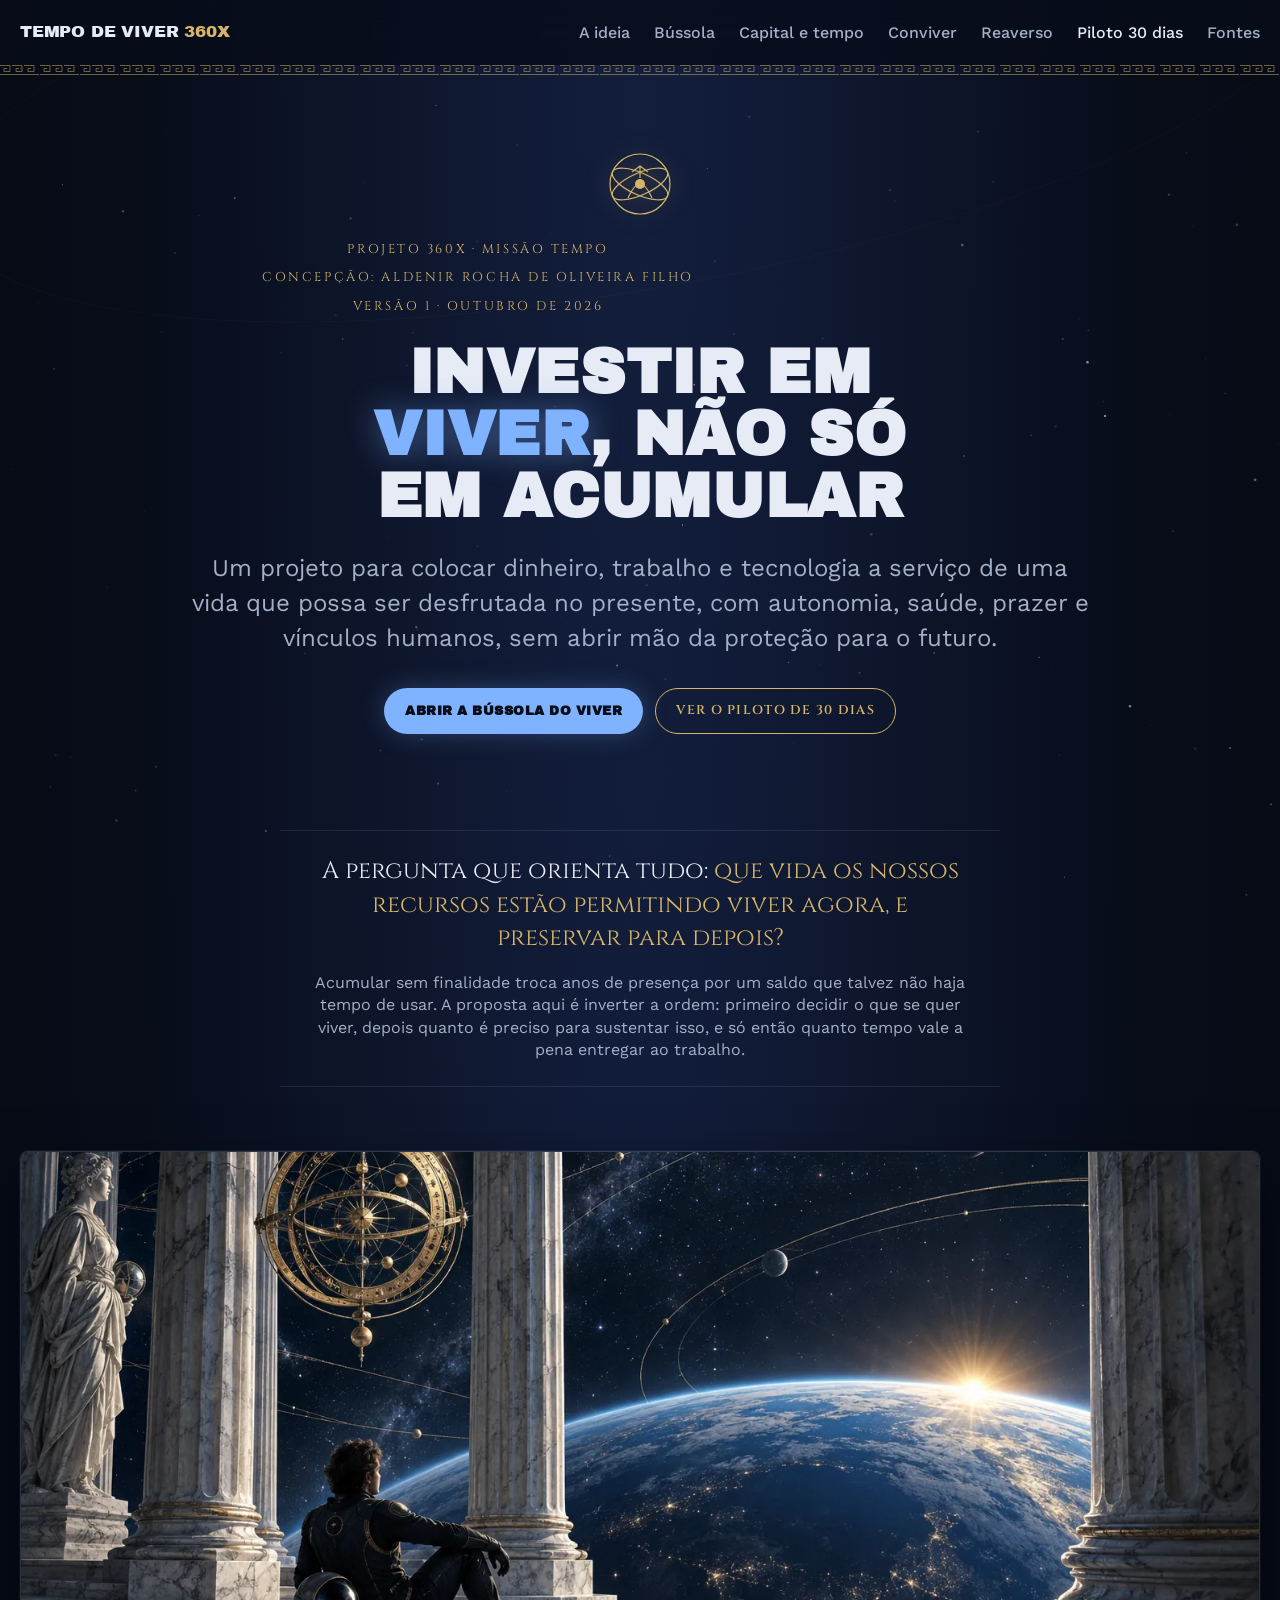
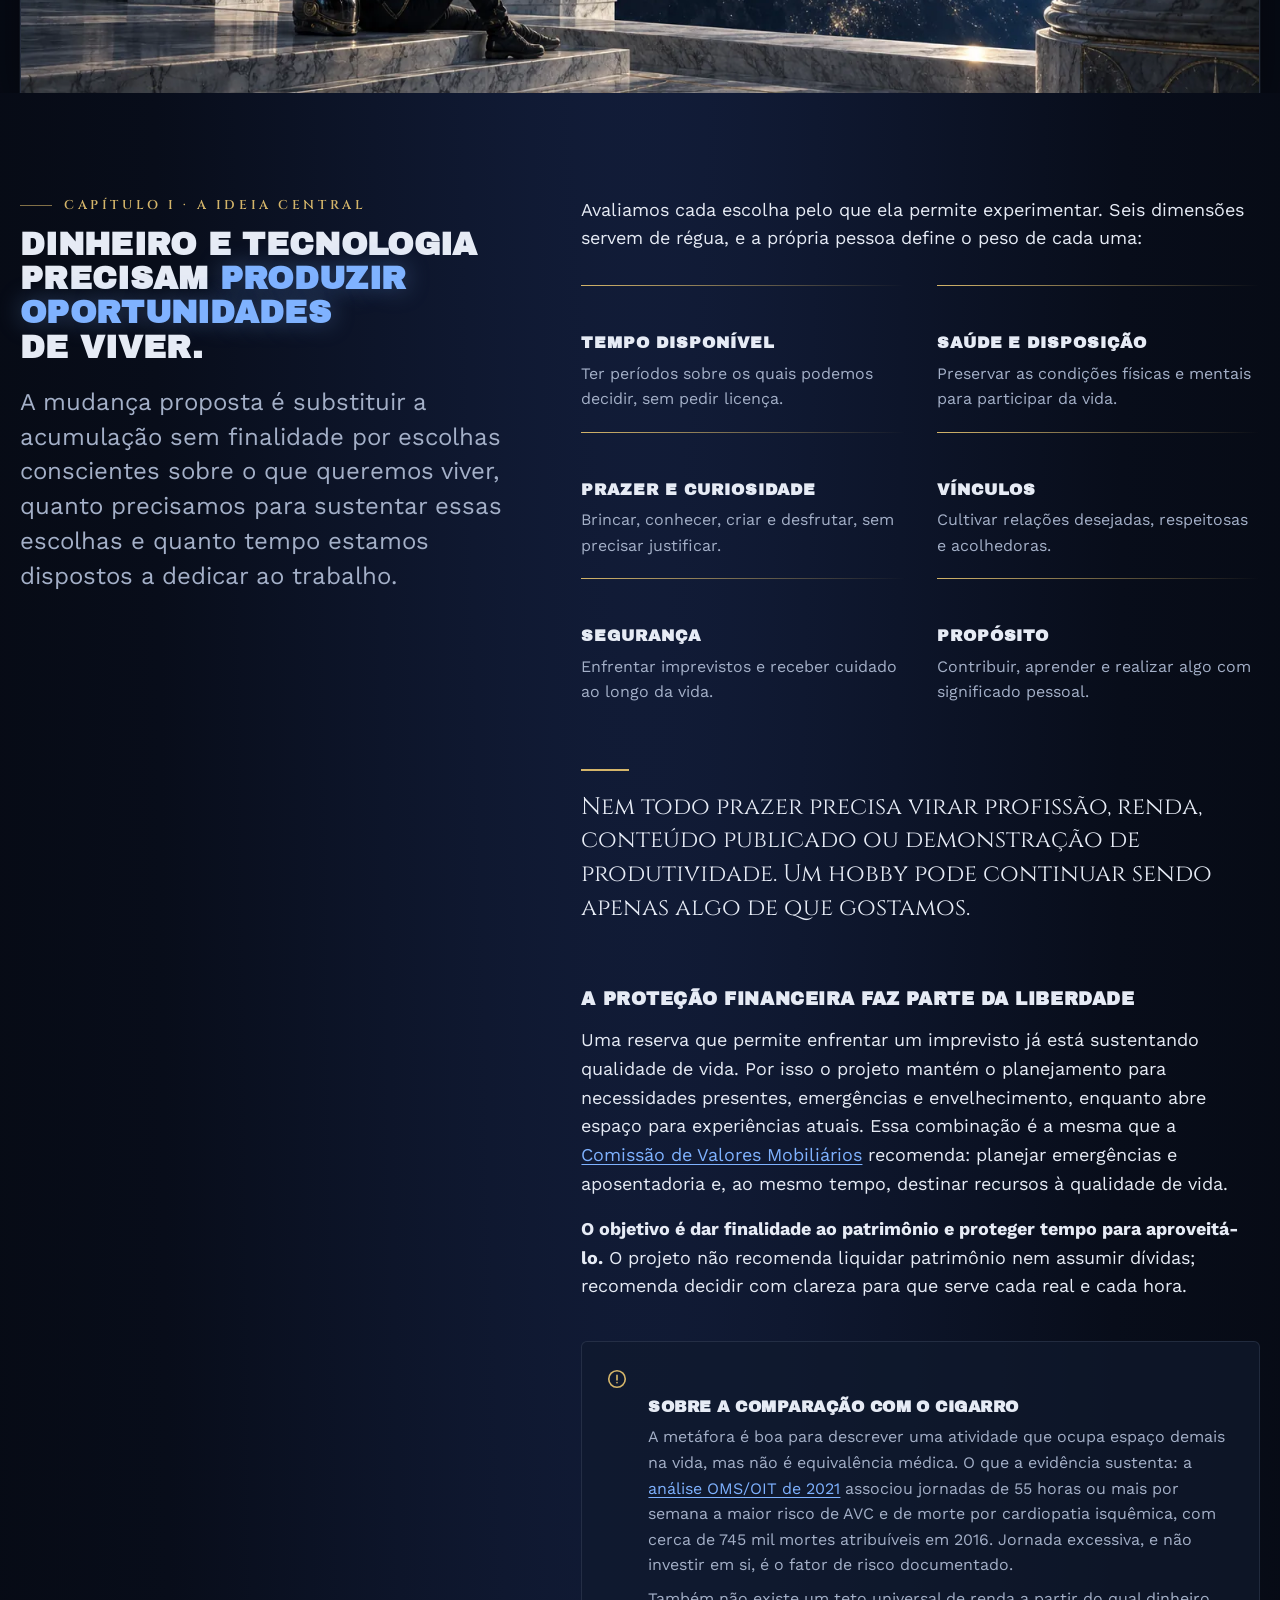
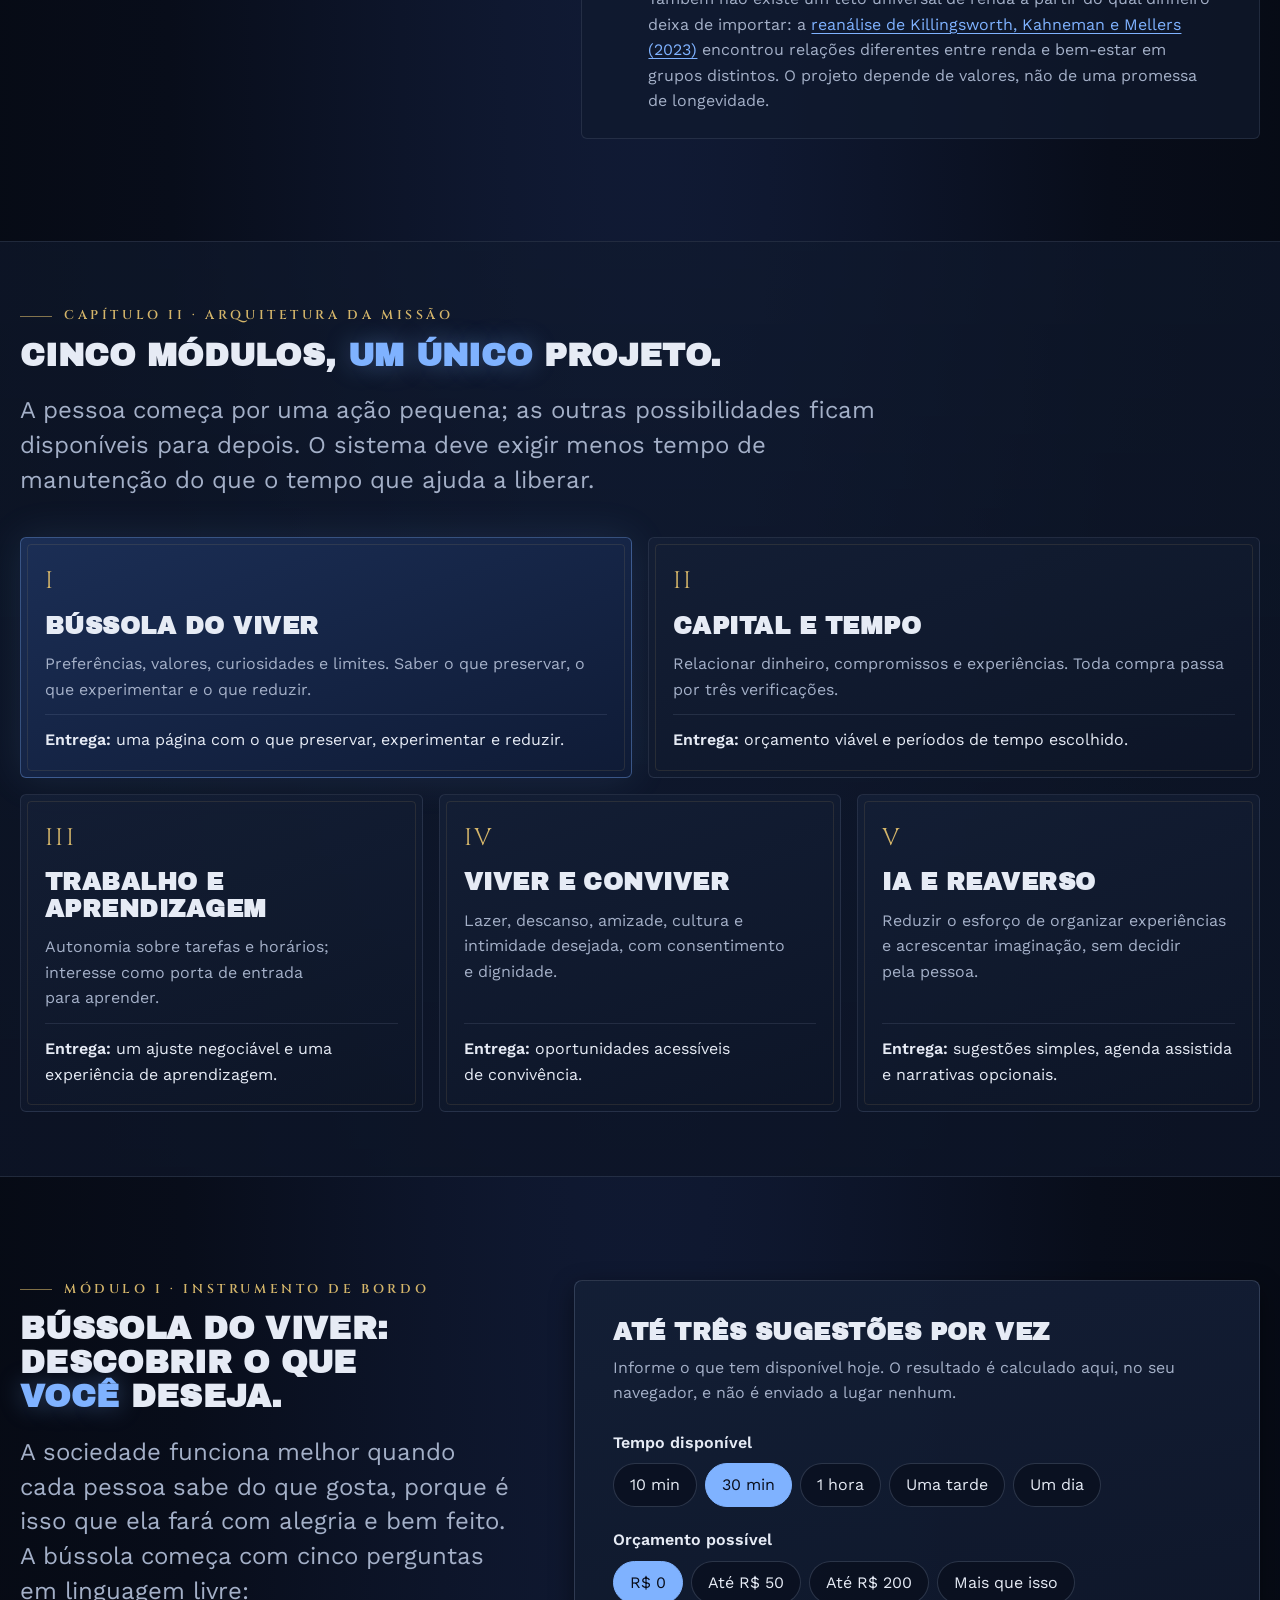
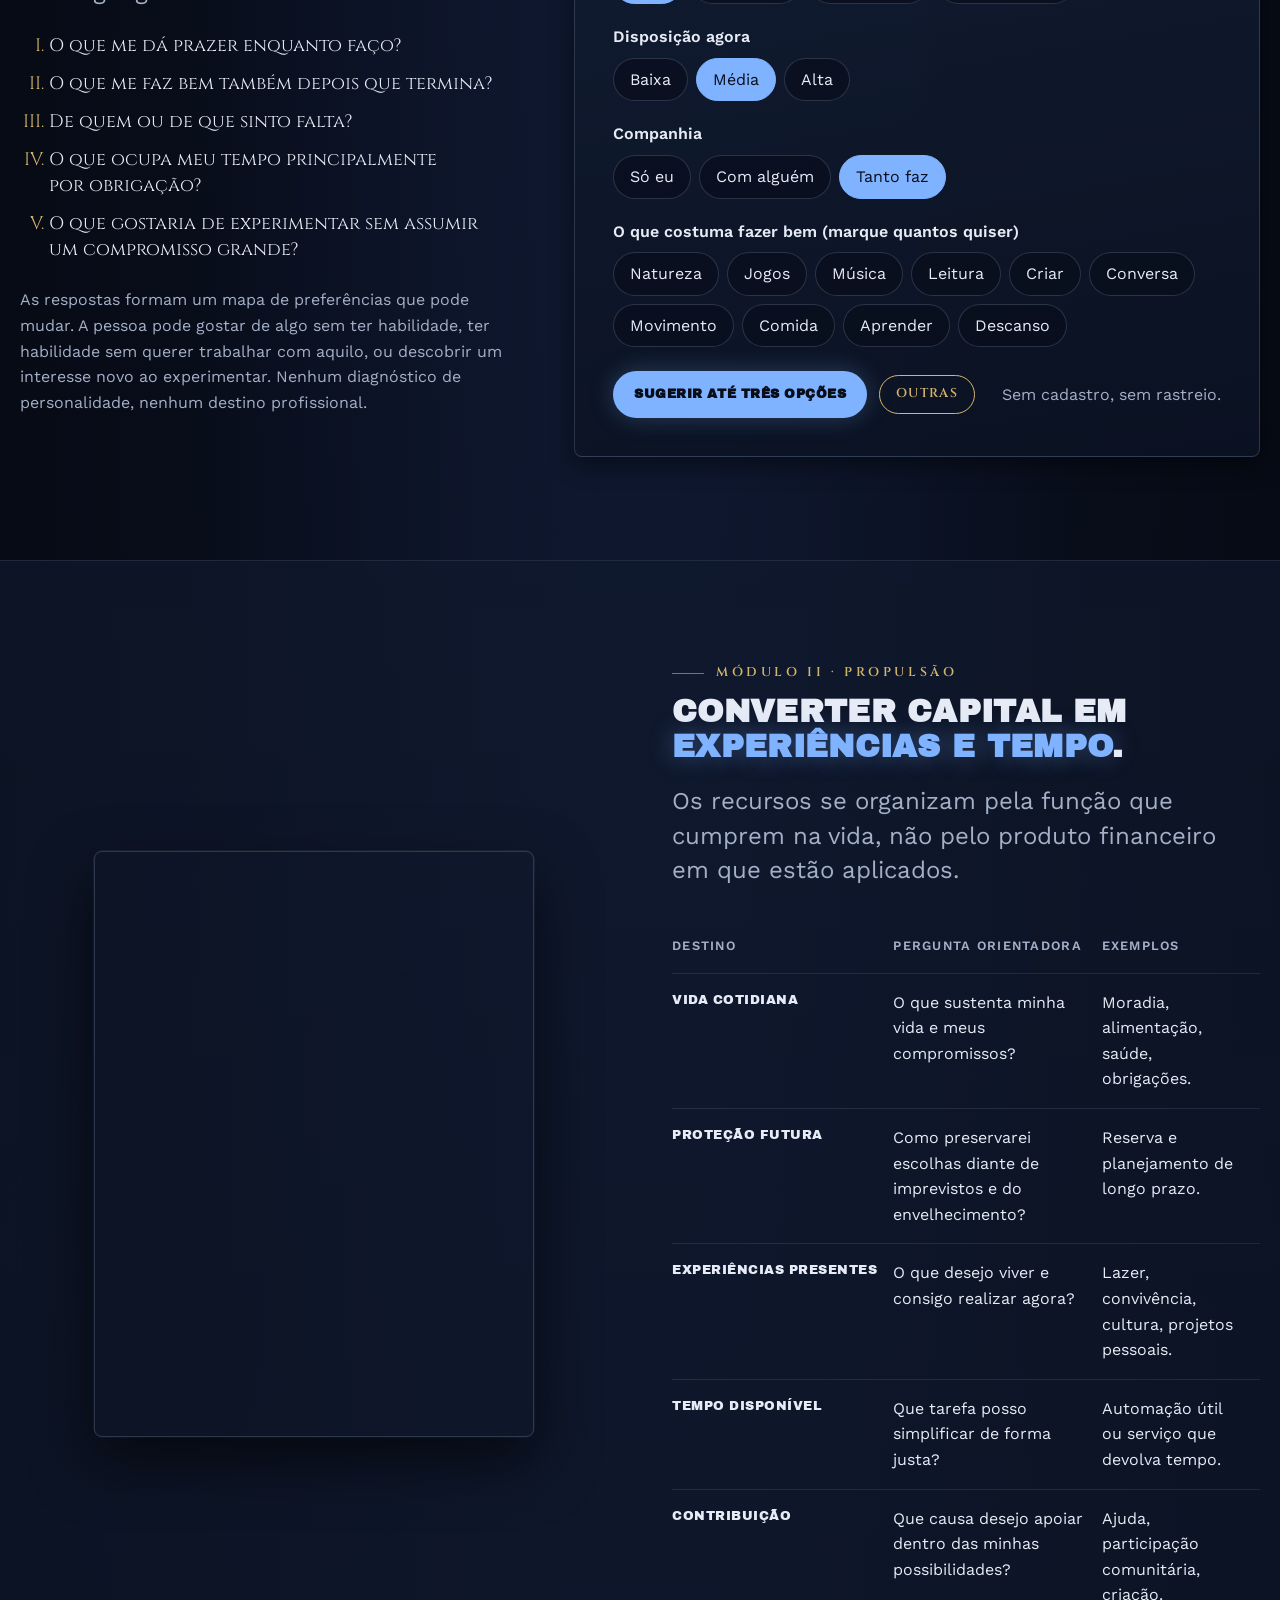
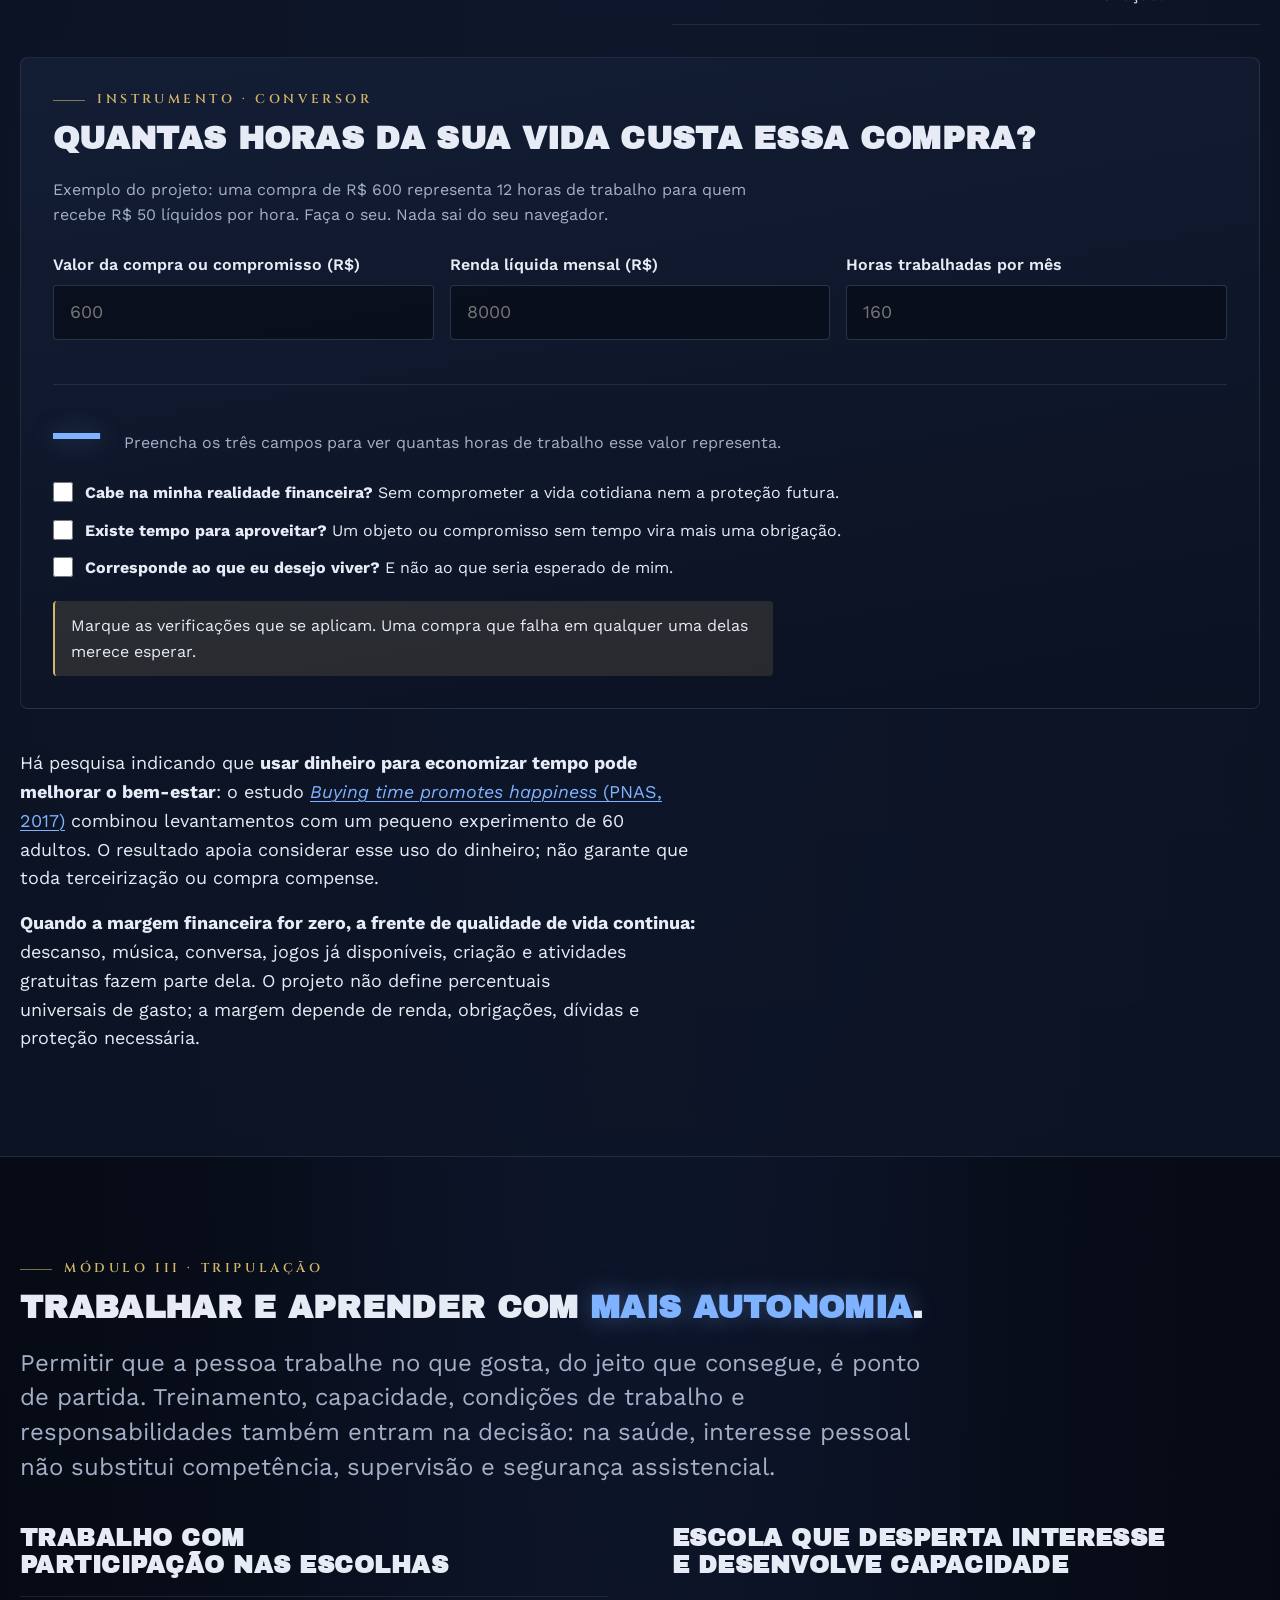
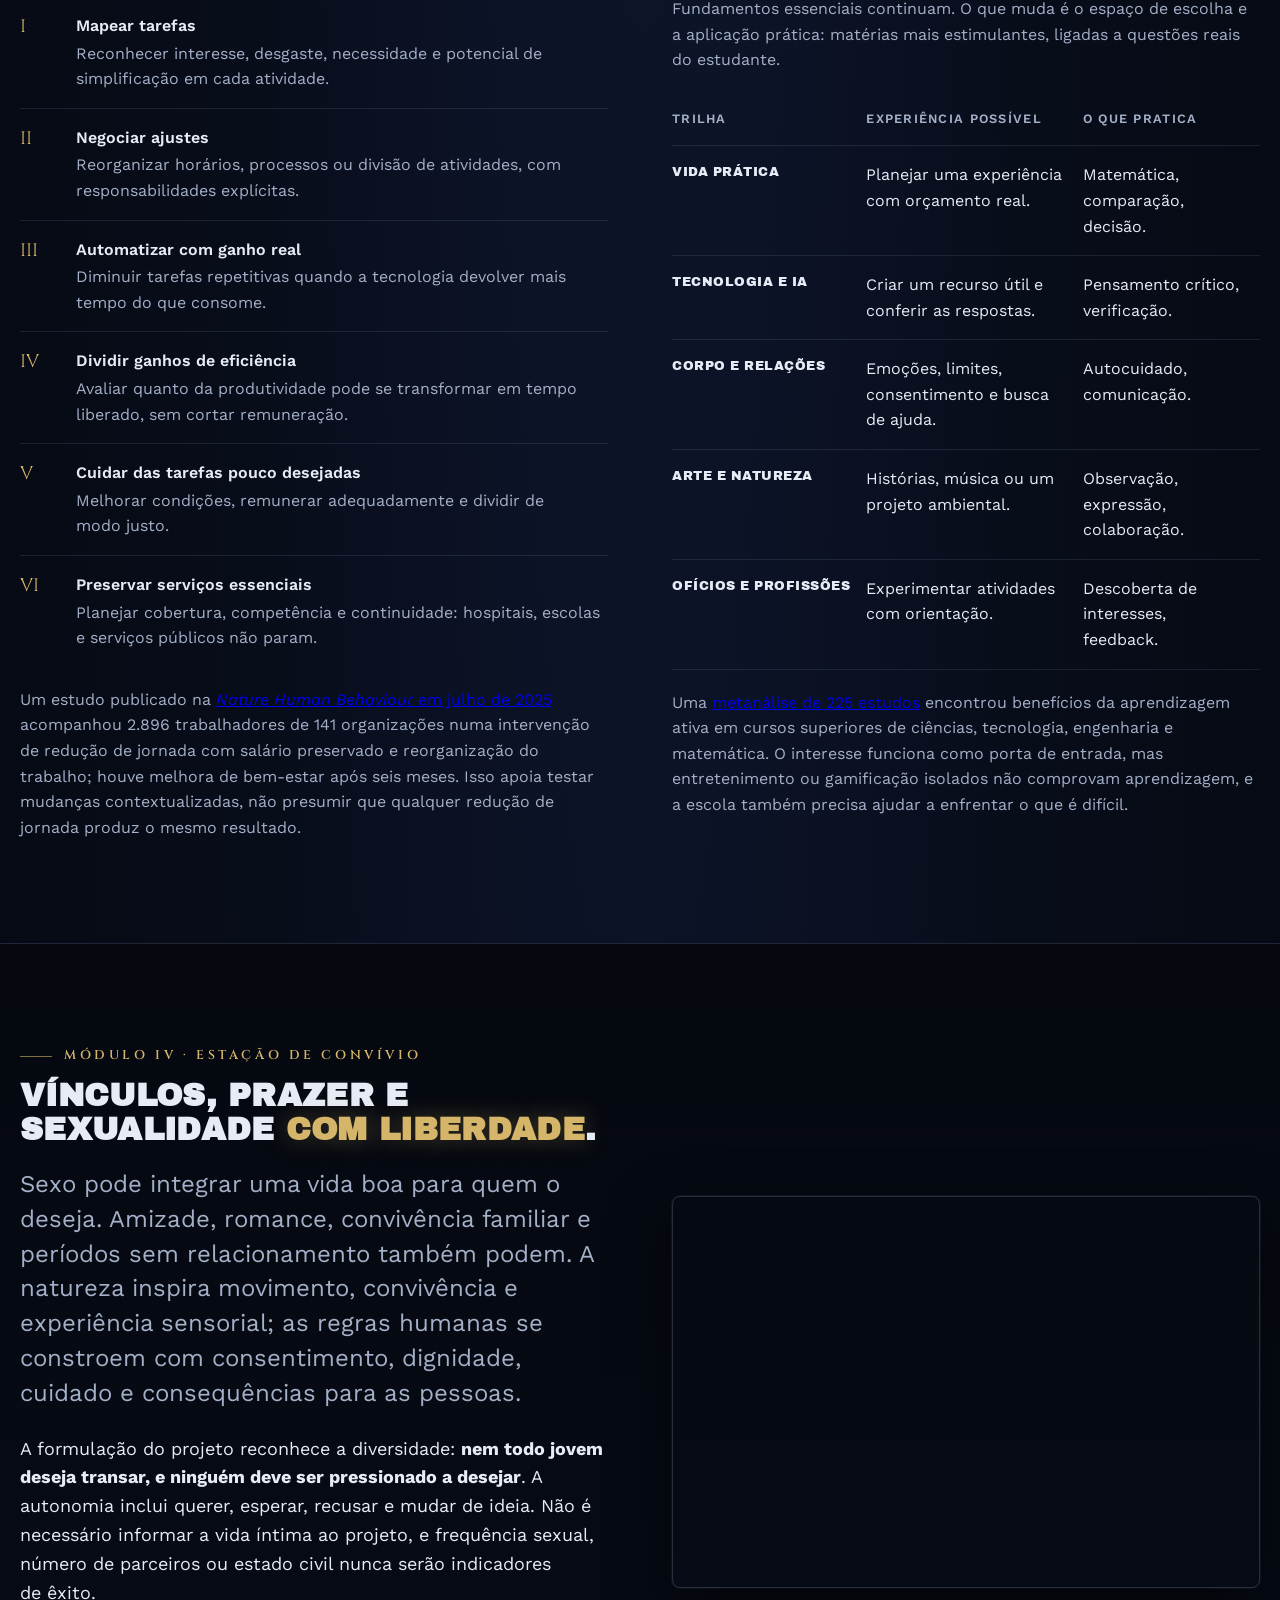
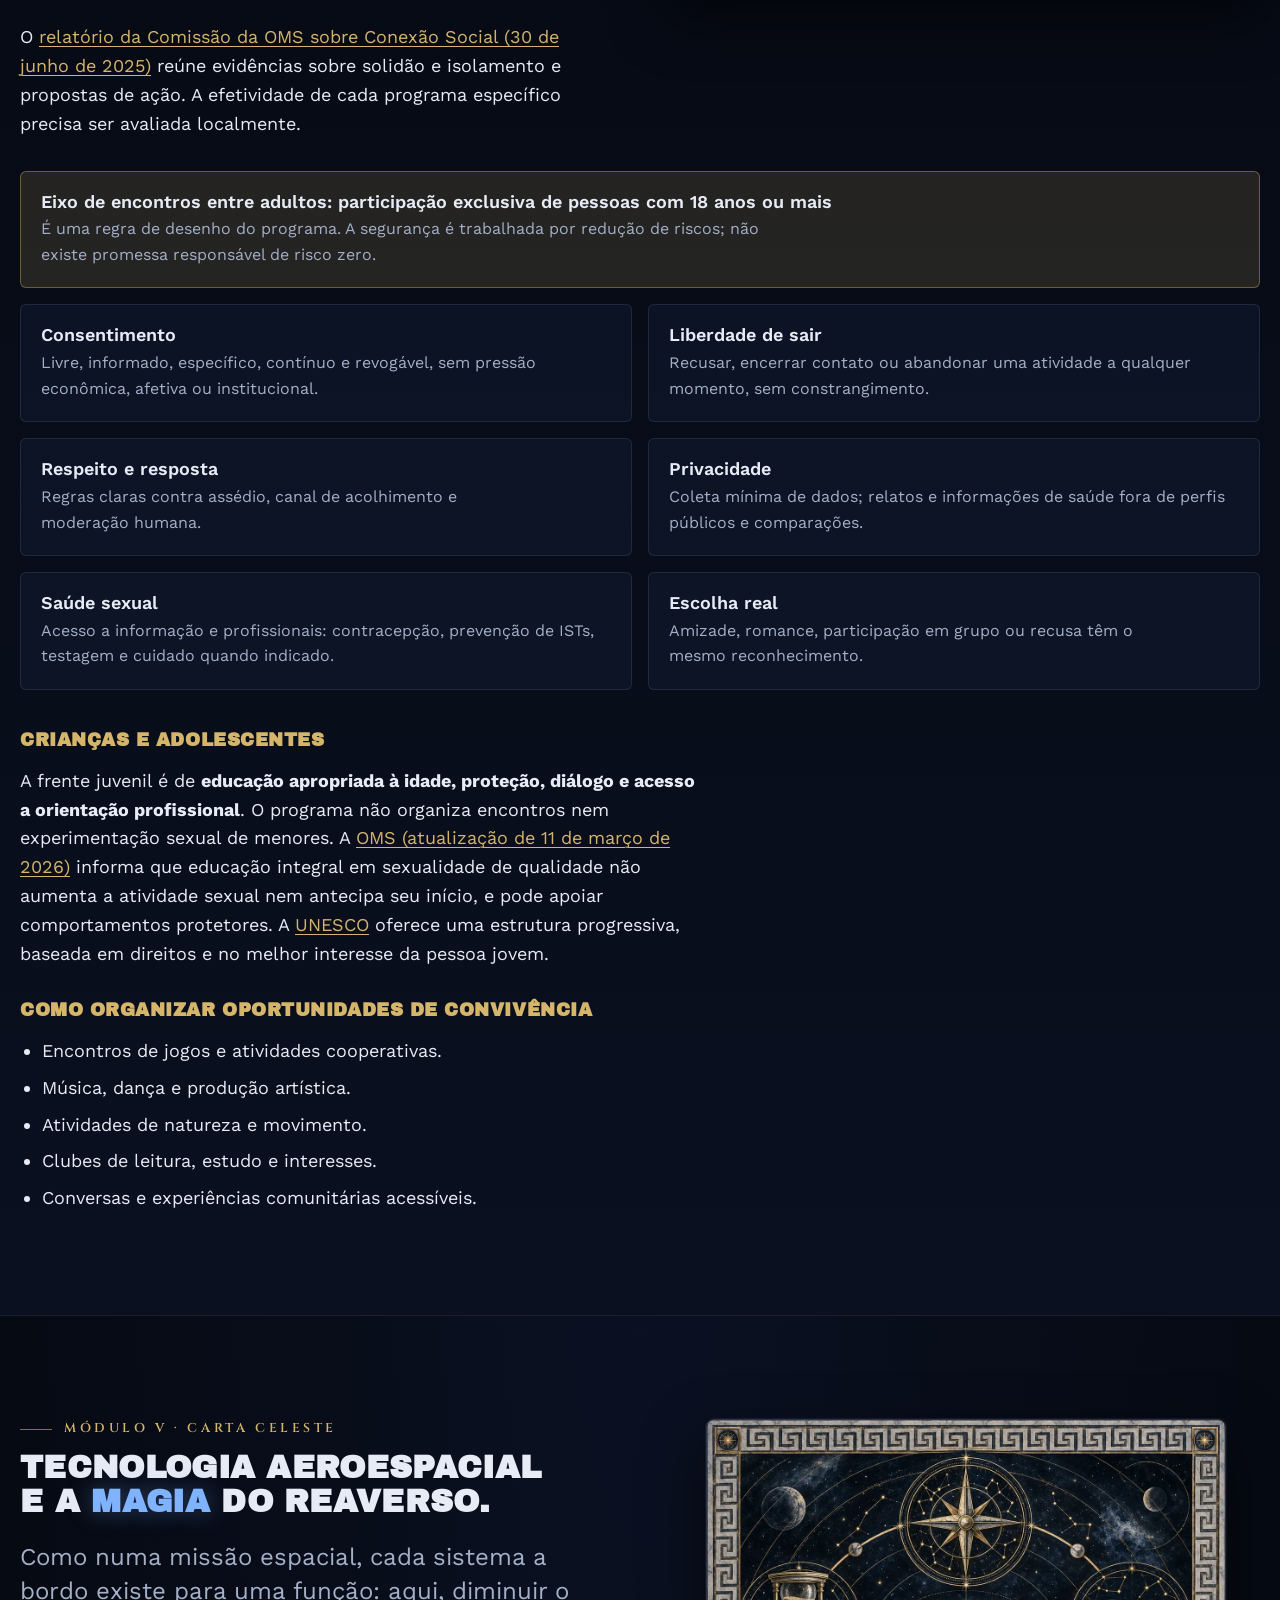
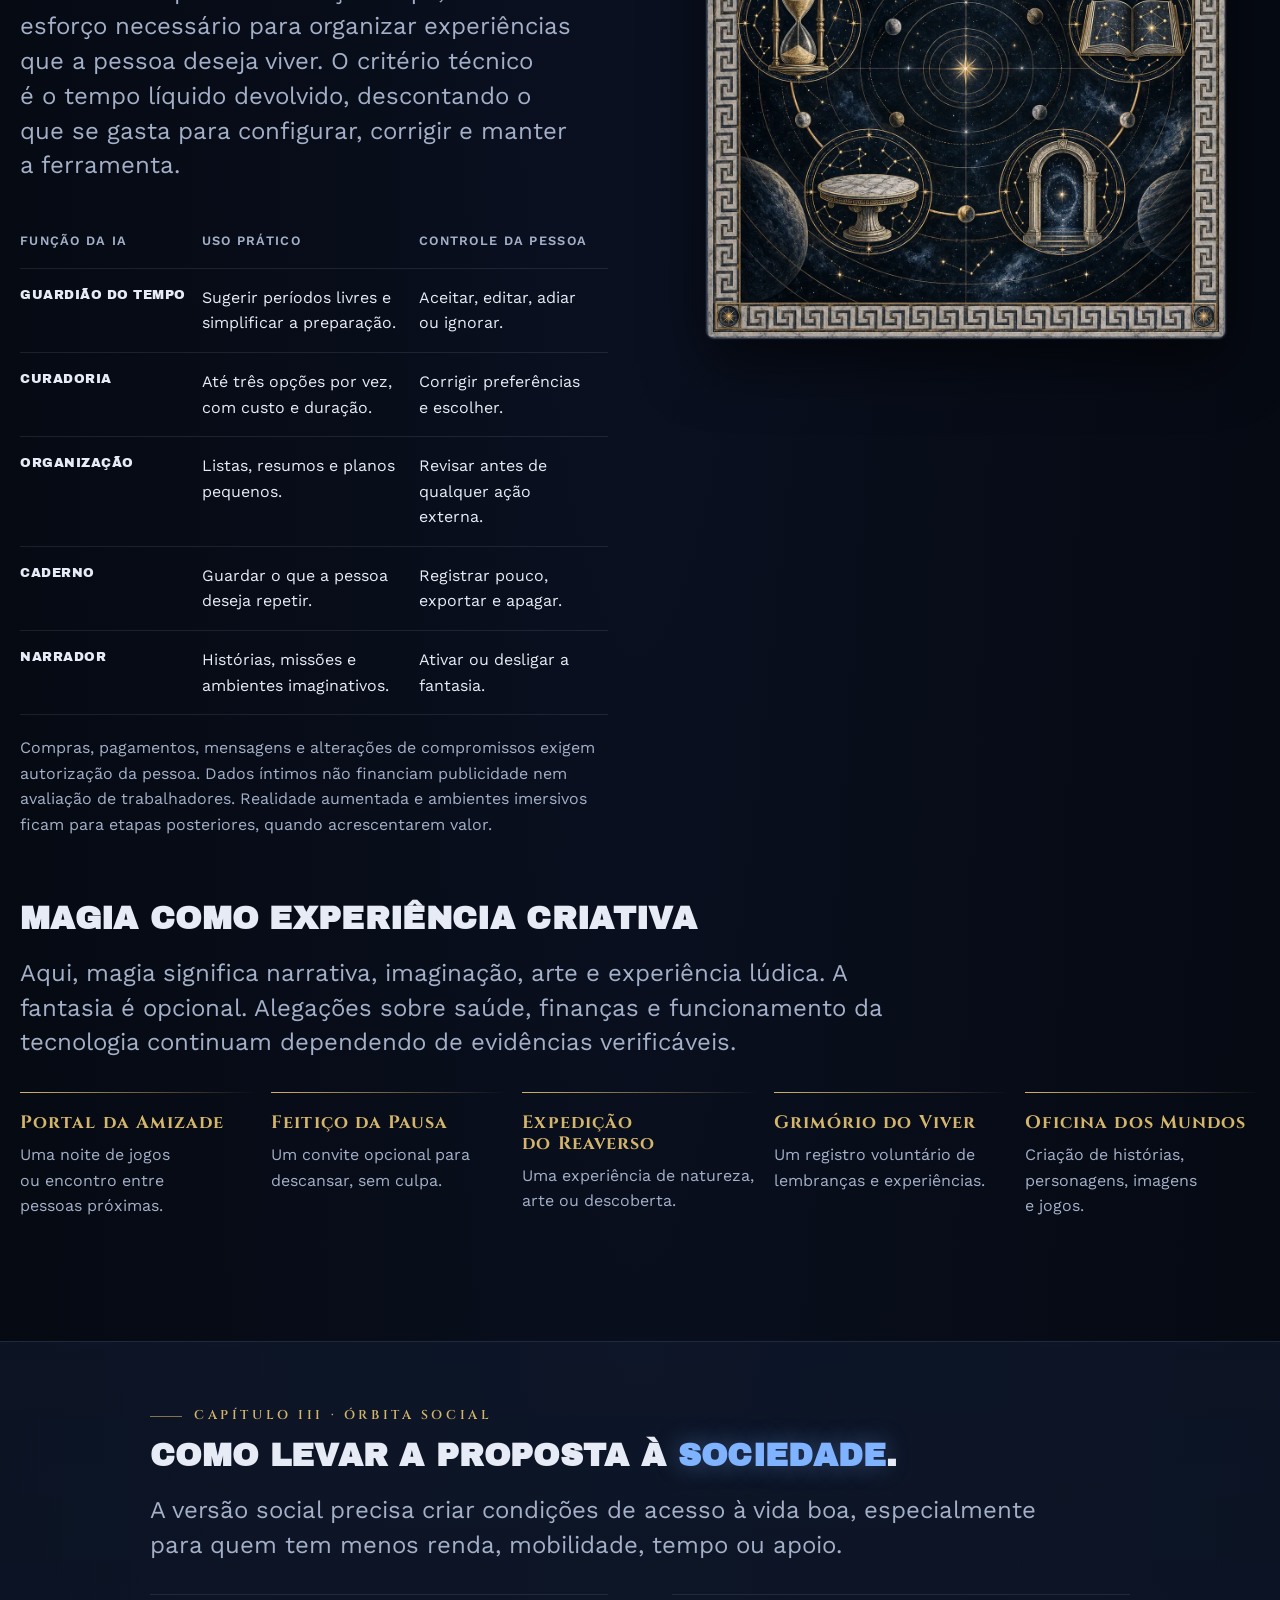
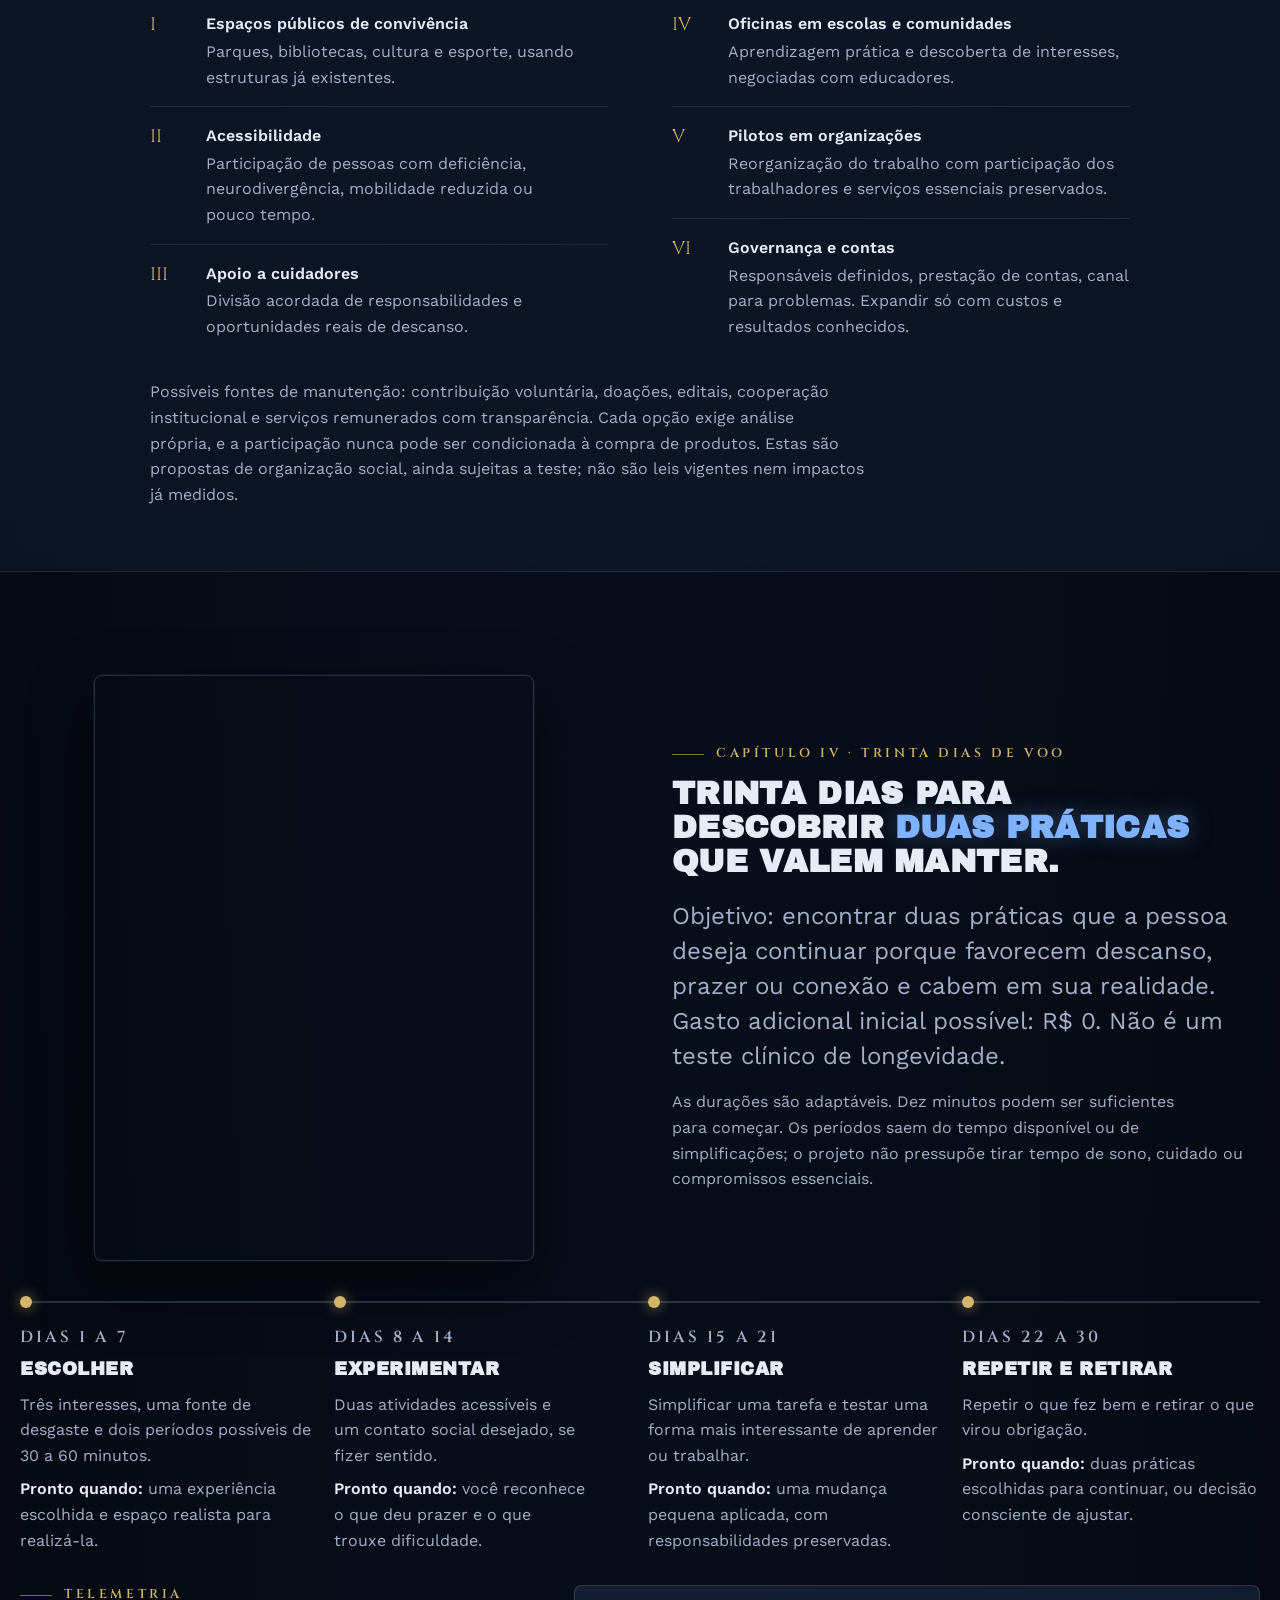
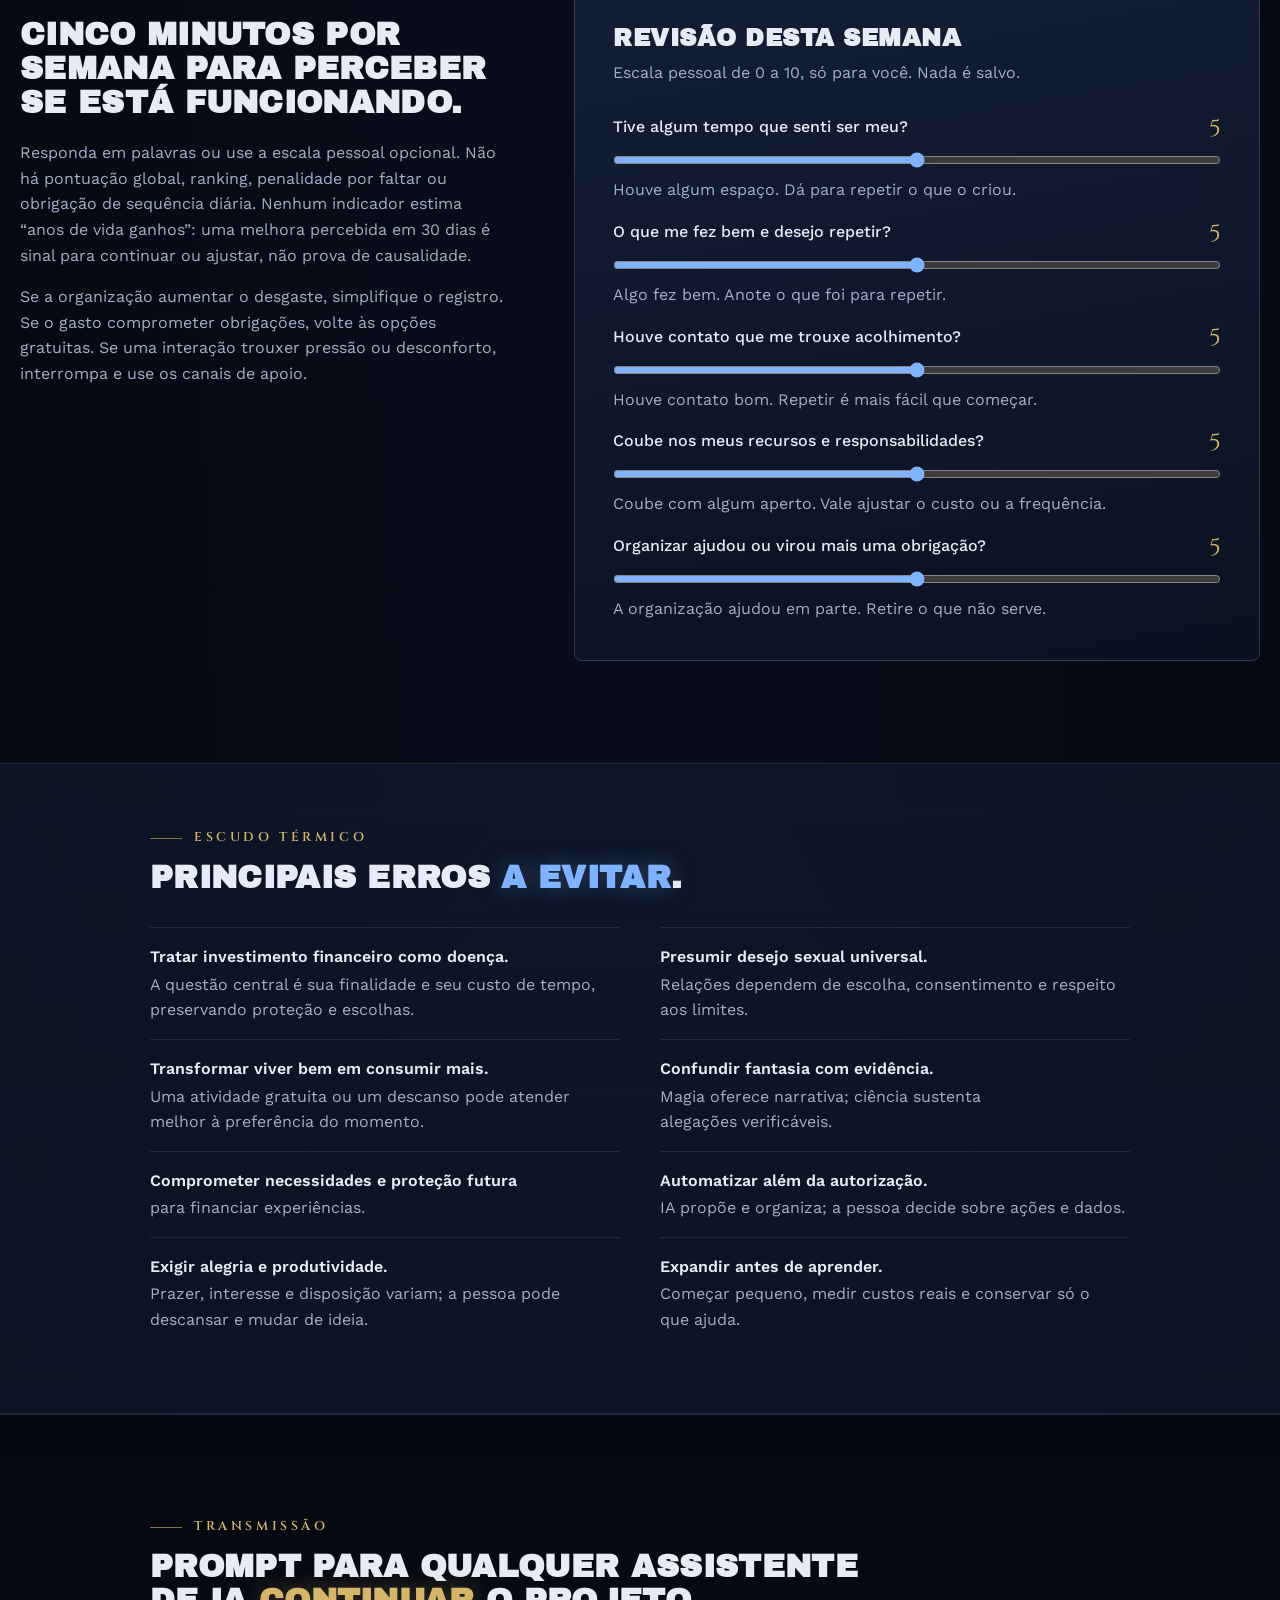
==== index.html @ 63a2a9b5 "Redesign: tema místico-aeroespacial (marinho/grafite/ouro), Arial Black, capitulares romanas, meandr" ====
<!DOCTYPE html>
<html lang="pt-BR">
<head>
  <meta charset="UTF-8">
  <meta name="viewport" content="width=device-width, initial-scale=1.0">
  <title>Tempo de Viver 360X — Investimento de tempo para curtir</title>
  <meta name="description" content="Projeto Tempo de Viver 360X: converter acumulação financeira sem finalidade em tempo, saúde, prazer e vínculos, com tecnologia e imaginação a serviço de uma vida que possa ser vivida agora. Inclui bússola interativa, calculadora dinheiro→horas e piloto de 30 dias.">
  <meta property="og:title" content="Tempo de Viver 360X">
  <meta property="og:description" content="Dinheiro, trabalho e tecnologia a serviço de uma vida que possa ser desfrutada no presente. Bússola do viver, calculadora e piloto de 30 dias.">
  <meta property="og:type" content="website">
  <meta property="og:image" content="./assets/hero.webp">
  <meta name="theme-color" content="#080d1a">
  <link rel="icon" href="data:image/svg+xml,%3Csvg xmlns='http://www.w3.org/2000/svg' viewBox='0 0 32 32'%3E%3Ccircle cx='16' cy='16' r='14' fill='%23080d1a' stroke='%23d4b56a' stroke-width='1.5'/%3E%3Cpath d='M16 7v9l6 4' stroke='%23d4b56a' stroke-width='2.5' fill='none' stroke-linecap='round'/%3E%3C/svg%3E">
    <link rel="preconnect" href="https://fonts.googleapis.com">
  <link rel="preconnect" href="https://fonts.gstatic.com" crossorigin>
  <link rel="preload" as="image" href="./assets/hero.webp">
  <link href="https://fonts.googleapis.com/css2?family=Archivo+Black&family=Cinzel:wght@500;600;700&family=Work+Sans:wght@400;500;600&display=swap" rel="stylesheet">
  <link rel="stylesheet" href="./base.css">
  <link rel="stylesheet" href="./style.css">
  <script type="application/ld+json">
  {
    "@context": "https://schema.org",
    "@type": "CreativeWork",
    "name": "Projeto Tempo de Viver 360X",
    "alternateName": "Investimento de tempo para curtir",
    "inLanguage": "pt-BR",
    "author": { "@type": "Person", "name": "Aldenir Rocha de Oliveira Filho" },
    "dateCreated": "2026-10-18",
    "description": "Proposta para converter capital, trabalho e tecnologia em tempo com autonomia, descanso, prazer e vínculos."
  }
  </script>
</head>
<body>
  <div class="starfield" aria-hidden="true"><canvas id="stars"></canvas></div>
  <a class="skip-link" href="#conteudo">Ir para o conteúdo</a>

  <header class="header">
    <div class="wrap header__inner">
      <a class="brand" href="#topo">Tempo de Viver <span>360X</span></a>
      <button class="nav__toggle" aria-expanded="false" aria-controls="nav" aria-label="Abrir menu">
        <svg width="22" height="22" viewBox="0 0 24 24" fill="none" stroke="currentColor" stroke-width="2" stroke-linecap="round"><path d="M4 7h16M4 12h16M4 17h16"/></svg>
      </button>
      <nav class="nav" id="nav" aria-label="Seções">
        <ul role="list">
          <li><a href="#ideia">A ideia</a></li>
          <li><a href="#bussola">Bússola</a></li>
          <li><a href="#capital">Capital e tempo</a></li>
          <li><a href="#conviver">Conviver</a></li>
          <li><a href="#reaverso">Reaverso</a></li>
          <li><a href="#piloto">Piloto 30 dias</a></li>
          <li><a href="#referencias">Fontes</a></li>
        </ul>
      </nav>
    </div>
  </header>

  <div class="meander" aria-hidden="true"></div>
  <main id="conteudo">

    <!-- ===================== HERO ===================== -->
    <section class="hero hero--center" id="topo">
      <div class="wrap">
        <div class="hero__grid">
          <div>
            <div class="hero__emblem">
              <svg class="emblem" viewBox="0 0 64 64" fill="none" stroke="currentColor" stroke-width="1.2" aria-hidden="true"><circle cx="32" cy="32" r="30"/><ellipse cx="32" cy="32" rx="30" ry="11" transform="rotate(-24 32 32)"/><ellipse cx="32" cy="32" rx="30" ry="11" transform="rotate(24 32 32)"/><circle cx="32" cy="32" r="5" fill="currentColor" stroke="none"/><path d="M20 46c4-9 8-14 12-14s8 5 12 14" /><path d="M24 20l8-6 8 6M32 14v12"/></svg>
            </div>
            <p class="hero__meta">
              <span>Projeto 360X · Missão Tempo</span>
              <span>Concepção: Aldenir Rocha de Oliveira Filho</span>
              <span>Versão 1 · Outubro de 2026</span>
            </p>
            <h1 class="hero__title">Investir em <em>viver</em>, não só em acumular</h1>
            <p class="lead">Um projeto para colocar dinheiro, trabalho e tecnologia a serviço de uma vida que possa ser desfrutada no presente, com autonomia, saúde, prazer e vínculos humanos, sem abrir mão da proteção para o futuro.</p>
            <div class="hero__actions">
              <a class="btn btn--primary" href="#bussola">Abrir a Bússola do viver</a>
              <a class="btn btn--ghost" href="#piloto">Ver o piloto de 30 dias</a>
            </div>
          </div>
          <aside class="hero__aside">
            <p>A pergunta que orienta tudo: <em>que vida os nossos recursos estão permitindo viver agora, e preservar para depois?</em></p>
            <p>Acumular sem finalidade troca anos de presença por um saldo que talvez não haja tempo de usar. A proposta aqui é inverter a ordem: primeiro decidir o que se quer viver, depois quanto é preciso para sustentar isso, e só então quanto tempo vale a pena entregar ao trabalho.</p>
          </aside>
        </div>
        <figure class="hero__figure">
          <img src="./assets/hero.webp" width="1536" height="1024" alt="Ilustração de uma colunata de mármore greco-romana em órbita sobre um planeta azul; uma pessoa em traje espacial escuro descansa sentada nos degraus, com o capacete ao lado, observando o nascer do sol sobre a curva do planeta." fetchpriority="high">
        </figure>
      </div>
    </section>

    <!-- ===================== A IDEIA ===================== -->
    <section class="section" id="ideia">
      <div class="wrap">
        <div class="manifesto">
          <div class="manifesto__sticky">
            <p class="kicker">Capítulo I · A ideia central</p>
            <h2 class="h-display">Dinheiro e tecnologia precisam <em>produzir oportunidades</em> de viver.</h2>
            <p class="lead">A mudança proposta é substituir a acumulação sem finalidade por escolhas conscientes sobre o que queremos viver, quanto precisamos para sustentar essas escolhas e quanto tempo estamos dispostos a dedicar ao trabalho.</p>
          </div>
          <div class="prose reveal">
            <p>Avaliamos cada escolha pelo que ela permite experimentar. Seis dimensões servem de régua, e a própria pessoa define o peso de cada uma:</p>
            <div class="dimensions">
              <div class="dimension"><h3>Tempo disponível</h3><p>Ter períodos sobre os quais podemos decidir, sem pedir licença.</p></div>
              <div class="dimension"><h3>Saúde e disposição</h3><p>Preservar as condições físicas e mentais para participar da vida.</p></div>
              <div class="dimension"><h3>Prazer e curiosidade</h3><p>Brincar, conhecer, criar e desfrutar, sem precisar justificar.</p></div>
              <div class="dimension"><h3>Vínculos</h3><p>Cultivar relações desejadas, respeitosas e acolhedoras.</p></div>
              <div class="dimension"><h3>Segurança</h3><p>Enfrentar imprevistos e receber cuidado ao longo da vida.</p></div>
              <div class="dimension"><h3>Propósito</h3><p>Contribuir, aprender e realizar algo com significado pessoal.</p></div>
            </div>

            <blockquote class="pullquote">Nem todo prazer precisa virar profissão, renda, conteúdo publicado ou demonstração de produtividade. Um hobby pode continuar sendo apenas algo de que gostamos.</blockquote>

            <h3>A proteção financeira faz parte da liberdade</h3>
            <p>Uma reserva que permite enfrentar um imprevisto já está sustentando qualidade de vida. Por isso o projeto mantém o planejamento para necessidades presentes, emergências e envelhecimento, enquanto abre espaço para experiências atuais. Essa combinação é a mesma que a <a href="https://www.gov.br/investidor/pt-br/investir/antes-de-investir/defina-seus-objetivos/emergencias-e-aposentadoria" target="_blank" rel="noopener noreferrer">Comissão de Valores Mobiliários</a> recomenda: planejar emergências e aposentadoria e, ao mesmo tempo, destinar recursos à qualidade de vida.</p>
            <p><strong>O objetivo é dar finalidade ao patrimônio e proteger tempo para aproveitá-lo.</strong> O projeto não recomenda liquidar patrimônio nem assumir dívidas; recomenda decidir com clareza para que serve cada real e cada hora.</p>

            <div class="evidence">
              <svg width="22" height="22" viewBox="0 0 24 24" fill="none" stroke="currentColor" stroke-width="1.8" stroke-linecap="round" stroke-linejoin="round" aria-hidden="true"><circle cx="12" cy="12" r="9"/><path d="M12 8v5M12 16h.01"/></svg>
              <div>
                <h3>Sobre a comparação com o cigarro</h3>
                <p>A metáfora é boa para descrever uma atividade que ocupa espaço demais na vida, mas não é equivalência médica. O que a evidência sustenta: a <a href="https://www.who.int/news/item/17-05-2021-long-working-hours-increasing-deaths-from-heart-disease-and-stroke-who-ilo" target="_blank" rel="noopener noreferrer">análise OMS/OIT de 2021</a> associou jornadas de 55 horas ou mais por semana a maior risco de AVC e de morte por cardiopatia isquêmica, com cerca de 745 mil mortes atribuíveis em 2016. Jornada excessiva, e não investir em si, é o fator de risco documentado.</p>
                <p>Também não existe um teto universal de renda a partir do qual dinheiro deixa de importar: a <a href="https://pmc.ncbi.nlm.nih.gov/articles/PMC10013834/" target="_blank" rel="noopener noreferrer">reanálise de Killingsworth, Kahneman e Mellers (2023)</a> encontrou relações diferentes entre renda e bem-estar em grupos distintos. O projeto depende de valores, não de uma promessa de longevidade.</p>
              </div>
            </div>
          </div>
        </div>
      </div>
    </section>

    <!-- ===================== MÓDULOS ===================== -->
    <section class="section section--offset section--tight" id="modulos">
      <div class="wrap">
        <p class="kicker">Capítulo II · Arquitetura da missão</p>
        <h2 class="h-display">Cinco módulos, <em>um único</em> projeto.</h2>
        <p class="lead">A pessoa começa por uma ação pequena; as outras possibilidades ficam disponíveis para depois. O sistema deve exigir menos tempo de manutenção do que o tempo que ajuda a liberar.</p>
        <div class="modules reveal">
          <article class="module module--feature">
            <span class="module__num">I</span>
            <h3>Bússola do viver</h3>
            <p class="module__sub">Preferências, valores, curiosidades e limites. Saber o que preservar, o que experimentar e o que reduzir.</p>
            <p class="module__out"><strong>Entrega:</strong> uma página com o que preservar, experimentar e reduzir.</p>
          </article>
          <article class="module">
            <span class="module__num">II</span>
            <h3>Capital e tempo</h3>
            <p class="module__sub">Relacionar dinheiro, compromissos e experiências. Toda compra passa por três verificações.</p>
            <p class="module__out"><strong>Entrega:</strong> orçamento viável e períodos de tempo escolhido.</p>
          </article>
          <article class="module">
            <span class="module__num">III</span>
            <h3>Trabalho e aprendizagem</h3>
            <p class="module__sub">Autonomia sobre tarefas e horários; interesse como porta de entrada para aprender.</p>
            <p class="module__out"><strong>Entrega:</strong> um ajuste negociável e uma experiência de aprendizagem.</p>
          </article>
          <article class="module">
            <span class="module__num">IV</span>
            <h3>Viver e conviver</h3>
            <p class="module__sub">Lazer, descanso, amizade, cultura e intimidade desejada, com consentimento e dignidade.</p>
            <p class="module__out"><strong>Entrega:</strong> oportunidades acessíveis de convivência.</p>
          </article>
          <article class="module">
            <span class="module__num">V</span>
            <h3>IA e Reaverso</h3>
            <p class="module__sub">Reduzir o esforço de organizar experiências e acrescentar imaginação, sem decidir pela pessoa.</p>
            <p class="module__out"><strong>Entrega:</strong> sugestões simples, agenda assistida e narrativas opcionais.</p>
          </article>
        </div>
      </div>
    </section>

    <!-- ===================== BÚSSOLA (INTERATIVA) ===================== -->
    <section class="section" id="bussola">
      <div class="wrap">
        <div class="compass">
          <div class="compass__intro">
            <p class="kicker">Módulo I · Instrumento de bordo</p>
            <h2 class="h-display">Bússola do viver: descobrir o que <em>você</em> deseja.</h2>
            <p class="lead">A sociedade funciona melhor quando cada pessoa sabe do que gosta, porque é isso que ela fará com alegria e bem feito. A bússola começa com cinco perguntas em linguagem livre:</p>
            <ol>
              <li>O que me dá prazer enquanto faço?</li>
              <li>O que me faz bem também depois que termina?</li>
              <li>De quem ou de que sinto falta?</li>
              <li>O que ocupa meu tempo principalmente por obrigação?</li>
              <li>O que gostaria de experimentar sem assumir um compromisso grande?</li>
            </ol>
            <p class="muted small" style="margin-top: var(--space-6)">As respostas formam um mapa de preferências que pode mudar. A pessoa pode gostar de algo sem ter habilidade, ter habilidade sem querer trabalhar com aquilo, ou descobrir um interesse novo ao experimentar. Nenhum diagnóstico de personalidade, nenhum destino profissional.</p>
          </div>

          <form class="panel" id="compass-form" novalidate>
            <h3>Até três sugestões por vez</h3>
            <p>Informe o que tem disponível hoje. O resultado é calculado aqui, no seu navegador, e não é enviado a lugar nenhum.</p>

            <fieldset class="field">
              <legend>Tempo disponível</legend>
              <div class="chips">
                <label class="chip"><input type="radio" name="minutes" value="10"><span>10 min</span></label>
                <label class="chip"><input type="radio" name="minutes" value="30" checked><span>30 min</span></label>
                <label class="chip"><input type="radio" name="minutes" value="60"><span>1 hora</span></label>
                <label class="chip"><input type="radio" name="minutes" value="180"><span>Uma tarde</span></label>
                <label class="chip"><input type="radio" name="minutes" value="720"><span>Um dia</span></label>
              </div>
            </fieldset>

            <fieldset class="field">
              <legend>Orçamento possível</legend>
              <div class="chips">
                <label class="chip"><input type="radio" name="budget" value="0" checked><span>R$ 0</span></label>
                <label class="chip"><input type="radio" name="budget" value="1"><span>Até R$ 50</span></label>
                <label class="chip"><input type="radio" name="budget" value="2"><span>Até R$ 200</span></label>
                <label class="chip"><input type="radio" name="budget" value="3"><span>Mais que isso</span></label>
              </div>
            </fieldset>

            <fieldset class="field">
              <legend>Disposição agora</legend>
              <div class="chips">
                <label class="chip"><input type="radio" name="energy" value="1"><span>Baixa</span></label>
                <label class="chip"><input type="radio" name="energy" value="2" checked><span>Média</span></label>
                <label class="chip"><input type="radio" name="energy" value="3"><span>Alta</span></label>
              </div>
            </fieldset>

            <fieldset class="field">
              <legend>Companhia</legend>
              <div class="chips">
                <label class="chip"><input type="radio" name="company" value="solo"><span>Só eu</span></label>
                <label class="chip"><input type="radio" name="company" value="group"><span>Com alguém</span></label>
                <label class="chip"><input type="radio" name="company" value="both" checked><span>Tanto faz</span></label>
              </div>
            </fieldset>

            <fieldset class="field">
              <legend>O que costuma fazer bem (marque quantos quiser)</legend>
              <div class="chips">
                <label class="chip"><input type="checkbox" name="interest" value="natureza"><span>Natureza</span></label>
                <label class="chip"><input type="checkbox" name="interest" value="jogos"><span>Jogos</span></label>
                <label class="chip"><input type="checkbox" name="interest" value="musica"><span>Música</span></label>
                <label class="chip"><input type="checkbox" name="interest" value="leitura"><span>Leitura</span></label>
                <label class="chip"><input type="checkbox" name="interest" value="criar"><span>Criar</span></label>
                <label class="chip"><input type="checkbox" name="interest" value="conversa"><span>Conversa</span></label>
                <label class="chip"><input type="checkbox" name="interest" value="movimento"><span>Movimento</span></label>
                <label class="chip"><input type="checkbox" name="interest" value="comida"><span>Comida</span></label>
                <label class="chip"><input type="checkbox" name="interest" value="aprender"><span>Aprender</span></label>
                <label class="chip"><input type="checkbox" name="interest" value="descanso"><span>Descanso</span></label>
              </div>
            </fieldset>

            <div class="panel__actions">
              <button type="submit" class="btn btn--primary">Sugerir até três opções</button>
              <button type="button" class="btn btn--ghost btn--sm" id="compass-again">Outras</button>
              <span class="small muted">Sem cadastro, sem rastreio.</span>
            </div>

            <div class="results" id="compass-results" hidden aria-live="polite">
              <p class="results__title">Próxima ação possível</p>
              <div id="compass-list"></div>
              <p class="results__note" id="compass-note"></p>
            </div>
          </form>
        </div>
      </div>
    </section>

    <!-- ===================== CAPITAL E TEMPO ===================== -->
    <section class="section section--offset" id="capital">
      <div class="wrap">
        <div class="split">
          <figure class="split__figure split__figure--tall reveal">
            <img src="./assets/capital-tempo.webp" width="1024" height="1536" loading="lazy" decoding="async" alt="Ilustração de uma ampulheta monumental de mármore dentro de um observatório aberto às estrelas: moedas douradas na câmara superior se transformam, ao cair, em pequenas estrelas, folhas prateadas e uma pequena nave dourada.">
          </figure>
          <div>
            <p class="kicker">Módulo II · Propulsão</p>
            <h2 class="h-display">Converter capital em <em>experiências e tempo</em>.</h2>
            <p class="lead">Os recursos se organizam pela função que cumprem na vida, não pelo produto financeiro em que estão aplicados.</p>
            <div class="table-wrap">
              <table class="table">
                <thead><tr><th>Destino</th><th>Pergunta orientadora</th><th>Exemplos</th></tr></thead>
                <tbody>
                  <tr><td>Vida cotidiana</td><td>O que sustenta minha vida e meus compromissos?</td><td>Moradia, alimentação, saúde, obrigações.</td></tr>
                  <tr><td>Proteção futura</td><td>Como preservarei escolhas diante de imprevistos e do envelhecimento?</td><td>Reserva e planejamento de longo prazo.</td></tr>
                  <tr><td>Experiências presentes</td><td>O que desejo viver e consigo realizar agora?</td><td>Lazer, convivência, cultura, projetos pessoais.</td></tr>
                  <tr><td>Tempo disponível</td><td>Que tarefa posso simplificar de forma justa?</td><td>Automação útil ou serviço que devolva tempo.</td></tr>
                  <tr><td>Contribuição</td><td>Que causa desejo apoiar dentro das minhas possibilidades?</td><td>Ajuda, participação comunitária, criação.</td></tr>
                </tbody>
              </table>
            </div>
          </div>
        </div>

        <div class="calc reveal" id="calc">
          <p class="kicker">Instrumento · Conversor</p>
          <h3 class="h-display" style="font-size: var(--text-xl)">Quantas horas da sua vida custa essa compra?</h3>
          <p class="muted small" style="margin-bottom: var(--space-6)">Exemplo do projeto: uma compra de R$ 600 representa 12 horas de trabalho para quem recebe R$ 50 líquidos por hora. Faça o seu. Nada sai do seu navegador.</p>
          <div class="calc__grid">
            <div class="field"><label for="calc-price">Valor da compra ou compromisso (R$)</label><input type="number" id="calc-price" min="0" step="10" placeholder="600" inputmode="decimal"></div>
            <div class="field"><label for="calc-income">Renda líquida mensal (R$)</label><input type="number" id="calc-income" min="0" step="100" placeholder="8000" inputmode="decimal"></div>
            <div class="field"><label for="calc-hours">Horas trabalhadas por mês</label><input type="number" id="calc-hours" min="1" step="1" placeholder="160" inputmode="numeric"></div>
          </div>
          <div class="calc__out">
            <div class="calc__big" id="calc-big">—</div>
            <p id="calc-text"></p>
          </div>
          <div class="checks">
            <div class="check"><input type="checkbox" id="chk1"><label for="chk1"><strong>Cabe na minha realidade financeira?</strong> Sem comprometer a vida cotidiana nem a proteção futura.</label></div>
            <div class="check"><input type="checkbox" id="chk2"><label for="chk2"><strong>Existe tempo para aproveitar?</strong> Um objeto ou compromisso sem tempo vira mais uma obrigação.</label></div>
            <div class="check"><input type="checkbox" id="chk3"><label for="chk3"><strong>Corresponde ao que eu desejo viver?</strong> E não ao que seria esperado de mim.</label></div>
          </div>
          <p class="calc__verdict" id="calc-verdict" data-ok="false" aria-live="polite"></p>
        </div>

        <div class="prose" style="margin-top: var(--space-10); max-width: var(--content-narrow)">
          <p>Há pesquisa indicando que <strong>usar dinheiro para economizar tempo pode melhorar o bem-estar</strong>: o estudo <a href="https://www.pnas.org/doi/10.1073/pnas.1706541114" target="_blank" rel="noopener noreferrer"><em>Buying time promotes happiness</em> (PNAS, 2017)</a> combinou levantamentos com um pequeno experimento de 60 adultos. O resultado apoia considerar esse uso do dinheiro; não garante que toda terceirização ou compra compense.</p>
          <p><strong>Quando a margem financeira for zero, a frente de qualidade de vida continua:</strong> descanso, música, conversa, jogos já disponíveis, criação e atividades gratuitas fazem parte dela. O projeto não define percentuais universais de gasto; a margem depende de renda, obrigações, dívidas e proteção necessária.</p>
        </div>
      </div>
    </section>

    <!-- ===================== TRABALHO E EDUCAÇÃO ===================== -->
    <section class="section" id="trabalho">
      <div class="wrap">
        <p class="kicker">Módulo III · Tripulação</p>
        <h2 class="h-display">Trabalhar e aprender com <em>mais autonomia</em>.</h2>
        <p class="lead">Permitir que a pessoa trabalhe no que gosta, do jeito que consegue, é ponto de partida. Treinamento, capacidade, condições de trabalho e responsabilidades também entram na decisão: na saúde, interesse pessoal não substitui competência, supervisão e segurança assistencial.</p>

        <div class="two-col reveal">
          <div>
            <h3>Trabalho com participação nas escolhas</h3>
            <ol class="steps" role="list">
              <li><div><strong>Mapear tarefas</strong><span>Reconhecer interesse, desgaste, necessidade e potencial de simplificação em cada atividade.</span></div></li>
              <li><div><strong>Negociar ajustes</strong><span>Reorganizar horários, processos ou divisão de atividades, com responsabilidades explícitas.</span></div></li>
              <li><div><strong>Automatizar com ganho real</strong><span>Diminuir tarefas repetitivas quando a tecnologia devolver mais tempo do que consome.</span></div></li>
              <li><div><strong>Dividir ganhos de eficiência</strong><span>Avaliar quanto da produtividade pode se transformar em tempo liberado, sem cortar remuneração.</span></div></li>
              <li><div><strong>Cuidar das tarefas pouco desejadas</strong><span>Melhorar condições, remunerar adequadamente e dividir de modo justo.</span></div></li>
              <li><div><strong>Preservar serviços essenciais</strong><span>Planejar cobertura, competência e continuidade: hospitais, escolas e serviços públicos não param.</span></div></li>
            </ol>
            <p class="small muted" style="margin-top: var(--space-5)">Um estudo publicado na <a href="https://www.nature.com/articles/s41562-025-02259-6" target="_blank" rel="noopener noreferrer"><em>Nature Human Behaviour</em> em julho de 2025</a> acompanhou 2.896 trabalhadores de 141 organizações numa intervenção de redução de jornada com salário preservado e reorganização do trabalho; houve melhora de bem-estar após seis meses. Isso apoia testar mudanças contextualizadas, não presumir que qualquer redução de jornada produz o mesmo resultado.</p>
          </div>
          <div>
            <h3>Escola que desperta interesse e desenvolve capacidade</h3>
            <p class="small muted">Fundamentos essenciais continuam. O que muda é o espaço de escolha e a aplicação prática: matérias mais estimulantes, ligadas a questões reais do estudante.</p>
            <div class="table-wrap" style="margin-top: var(--space-5)">
              <table class="table">
                <thead><tr><th>Trilha</th><th>Experiência possível</th><th>O que pratica</th></tr></thead>
                <tbody>
                  <tr><td>Vida prática</td><td>Planejar uma experiência com orçamento real.</td><td>Matemática, comparação, decisão.</td></tr>
                  <tr><td>Tecnologia e IA</td><td>Criar um recurso útil e conferir as respostas.</td><td>Pensamento crítico, verificação.</td></tr>
                  <tr><td>Corpo e relações</td><td>Emoções, limites, consentimento e busca de ajuda.</td><td>Autocuidado, comunicação.</td></tr>
                  <tr><td>Arte e natureza</td><td>Histórias, música ou um projeto ambiental.</td><td>Observação, expressão, colaboração.</td></tr>
                  <tr><td>Ofícios e profissões</td><td>Experimentar atividades com orientação.</td><td>Descoberta de interesses, feedback.</td></tr>
                </tbody>
              </table>
            </div>
            <p class="small muted" style="margin-top: var(--space-5)">Uma <a href="https://pubmed.ncbi.nlm.nih.gov/24821756/" target="_blank" rel="noopener noreferrer">metanálise de 225 estudos</a> encontrou benefícios da aprendizagem ativa em cursos superiores de ciências, tecnologia, engenharia e matemática. O interesse funciona como porta de entrada, mas entretenimento ou gamificação isolados não comprovam aprendizagem, e a escola também precisa ajudar a enfrentar o que é difícil.</p>
          </div>
        </div>
      </div>
    </section>

    <!-- ===================== CONVIVER ===================== -->
    <section class="section section--ink" id="conviver">
      <div class="wrap">
        <div class="split">
          <div>
            <p class="kicker">Módulo IV · Estação de convívio</p>
            <h2 class="h-display">Vínculos, prazer e sexualidade <em>com liberdade</em>.</h2>
            <p class="lead">Sexo pode integrar uma vida boa para quem o deseja. Amizade, romance, convivência familiar e períodos sem relacionamento também podem. A natureza inspira movimento, convivência e experiência sensorial; as regras humanas se constroem com consentimento, dignidade, cuidado e consequências para as pessoas.</p>
            <div class="prose" style="margin-top: var(--space-6)">
              <p>A formulação do projeto reconhece a diversidade: <strong>nem todo jovem deseja transar, e ninguém deve ser pressionado a desejar</strong>. A autonomia inclui querer, esperar, recusar e mudar de ideia. Não é necessário informar a vida íntima ao projeto, e frequência sexual, número de parceiros ou estado civil nunca serão indicadores de êxito.</p>
              <p>O <a href="https://www.who.int/publications/i/item/978240112360" target="_blank" rel="noopener noreferrer">relatório da Comissão da OMS sobre Conexão Social (30 de junho de 2025)</a> reúne evidências sobre solidão e isolamento e propostas de ação. A efetividade de cada programa específico precisa ser avaliada localmente.</p>
            </div>
          </div>
          <figure class="split__figure reveal">
            <img src="./assets/conviver.webp" width="1200" height="800" loading="lazy" decoding="async" alt="Ilustração de cinco adultos em um salão de estação espacial desenhado como um átrio romano, jogando um jogo de tabuleiro luminoso em torno de uma mesa redonda, com a Terra visível por uma grande janela.">
          </figure>
        </div>

        <div class="principles reveal">
          <div class="principle principle--wide">
            <h4>Eixo de encontros entre adultos: participação exclusiva de pessoas com 18 anos ou mais</h4>
            <p>É uma regra de desenho do programa. A segurança é trabalhada por redução de riscos; não existe promessa responsável de risco zero.</p>
          </div>
          <div class="principle"><h4>Consentimento</h4><p>Livre, informado, específico, contínuo e revogável, sem pressão econômica, afetiva ou institucional.</p></div>
          <div class="principle"><h4>Liberdade de sair</h4><p>Recusar, encerrar contato ou abandonar uma atividade a qualquer momento, sem constrangimento.</p></div>
          <div class="principle"><h4>Respeito e resposta</h4><p>Regras claras contra assédio, canal de acolhimento e moderação humana.</p></div>
          <div class="principle"><h4>Privacidade</h4><p>Coleta mínima de dados; relatos e informações de saúde fora de perfis públicos e comparações.</p></div>
          <div class="principle"><h4>Saúde sexual</h4><p>Acesso a informação e profissionais: contracepção, prevenção de ISTs, testagem e cuidado quando indicado.</p></div>
          <div class="principle"><h4>Escolha real</h4><p>Amizade, romance, participação em grupo ou recusa têm o mesmo reconhecimento.</p></div>
        </div>

        <div class="prose" style="margin-top: var(--space-10); max-width: var(--content-narrow)">
          <h3 style="margin-top:0; color: var(--color-accent)">Crianças e adolescentes</h3>
          <p>A frente juvenil é de <strong>educação apropriada à idade, proteção, diálogo e acesso a orientação profissional</strong>. O programa não organiza encontros nem experimentação sexual de menores. A <a href="https://www.who.int/news-room/fact-sheets/detail/comprehensive-sexuality-education" target="_blank" rel="noopener noreferrer">OMS (atualização de 11 de março de 2026)</a> informa que educação integral em sexualidade de qualidade não aumenta a atividade sexual nem antecipa seu início, e pode apoiar comportamentos protetores. A <a href="https://unesdoc.unesco.org/ark:/48223/pf0000260770" target="_blank" rel="noopener noreferrer">UNESCO</a> oferece uma estrutura progressiva, baseada em direitos e no melhor interesse da pessoa jovem.</p>
          <h3 style="color: var(--color-accent)">Como organizar oportunidades de convivência</h3>
          <ul>
            <li>Encontros de jogos e atividades cooperativas.</li>
            <li>Música, dança e produção artística.</li>
            <li>Atividades de natureza e movimento.</li>
            <li>Clubes de leitura, estudo e interesses.</li>
            <li>Conversas e experiências comunitárias acessíveis.</li>
          </ul>
        </div>
      </div>
    </section>

    <!-- ===================== REAVERSO ===================== -->
    <section class="section" id="reaverso">
      <div class="wrap">
        <div class="split split--map">
          <div>
            <p class="kicker">Módulo V · Carta celeste</p>
            <h2 class="h-display">Tecnologia aeroespacial e a <em>magia</em> do Reaverso.</h2>
            <p class="lead">Como numa missão espacial, cada sistema a bordo existe para uma função: aqui, diminuir o esforço necessário para organizar experiências que a pessoa deseja viver. O critério técnico é o tempo líquido devolvido, descontando o que se gasta para configurar, corrigir e manter a ferramenta.</p>
            <div class="table-wrap">
              <table class="table">
                <thead><tr><th>Função da IA</th><th>Uso prático</th><th>Controle da pessoa</th></tr></thead>
                <tbody>
                  <tr><td>Guardião do tempo</td><td>Sugerir períodos livres e simplificar a preparação.</td><td>Aceitar, editar, adiar ou ignorar.</td></tr>
                  <tr><td>Curadoria</td><td>Até três opções por vez, com custo e duração.</td><td>Corrigir preferências e escolher.</td></tr>
                  <tr><td>Organização</td><td>Listas, resumos e planos pequenos.</td><td>Revisar antes de qualquer ação externa.</td></tr>
                  <tr><td>Caderno</td><td>Guardar o que a pessoa deseja repetir.</td><td>Registrar pouco, exportar e apagar.</td></tr>
                  <tr><td>Narrador</td><td>Histórias, missões e ambientes imaginativos.</td><td>Ativar ou desligar a fantasia.</td></tr>
                </tbody>
              </table>
            </div>
            <p class="small muted" style="margin-top: var(--space-5)">Compras, pagamentos, mensagens e alterações de compromissos exigem autorização da pessoa. Dados íntimos não financiam publicidade nem avaliação de trabalhadores. Realidade aumentada e ambientes imersivos ficam para etapas posteriores, quando acrescentarem valor.</p>
          </div>
          <figure class="split__figure split__figure--square reveal">
            <img src="./assets/reaverso.webp" width="1200" height="1200" loading="lazy" decoding="async" alt="Carta celeste gravada em ardósia escura, no estilo dos mapas astronômicos gregos: constelações em linhas douradas formam uma rosa dos ventos, uma ampulheta, um livro aberto, uma mesa redonda e um portal em arco, ligados por uma trajetória orbital, com borda em meandro grego.">
          </figure>
        </div>

        <h3 class="h-display" style="font-size: var(--text-xl); margin-top: var(--space-16)">Magia como experiência criativa</h3>
        <p class="lead">Aqui, magia significa narrativa, imaginação, arte e experiência lúdica. A fantasia é opcional. Alegações sobre saúde, finanças e funcionamento da tecnologia continuam dependendo de evidências verificáveis.</p>
        <div class="spells reveal">
          <div class="spell"><h4>Portal da Amizade</h4><p>Uma noite de jogos ou encontro entre pessoas próximas.</p></div>
          <div class="spell"><h4>Feitiço da Pausa</h4><p>Um convite opcional para descansar, sem culpa.</p></div>
          <div class="spell"><h4>Expedição do Reaverso</h4><p>Uma experiência de natureza, arte ou descoberta.</p></div>
          <div class="spell"><h4>Grimório do Viver</h4><p>Um registro voluntário de lembranças e experiências.</p></div>
          <div class="spell"><h4>Oficina dos Mundos</h4><p>Criação de histórias, personagens, imagens e jogos.</p></div>
        </div>
      </div>
    </section>

    <!-- ===================== SOCIEDADE ===================== -->
    <section class="section section--offset section--tight" id="sociedade">
      <div class="wrap wrap--default">
        <p class="kicker">Capítulo III · Órbita social</p>
        <h2 class="h-display">Como levar a proposta à <em>sociedade</em>.</h2>
        <p class="lead">A versão social precisa criar condições de acesso à vida boa, especialmente para quem tem menos renda, mobilidade, tempo ou apoio.</p>
        <div class="two-col reveal" style="margin-top: var(--space-8)">
          <ol class="steps" role="list">
            <li><div><strong>Espaços públicos de convivência</strong><span>Parques, bibliotecas, cultura e esporte, usando estruturas já existentes.</span></div></li>
            <li><div><strong>Acessibilidade</strong><span>Participação de pessoas com deficiência, neurodivergência, mobilidade reduzida ou pouco tempo.</span></div></li>
            <li><div><strong>Apoio a cuidadores</strong><span>Divisão acordada de responsabilidades e oportunidades reais de descanso.</span></div></li>
          </ol>
          <ol class="steps" role="list" start="4">
            <li><div><strong>Oficinas em escolas e comunidades</strong><span>Aprendizagem prática e descoberta de interesses, negociadas com educadores.</span></div></li>
            <li><div><strong>Pilotos em organizações</strong><span>Reorganização do trabalho com participação dos trabalhadores e serviços essenciais preservados.</span></div></li>
            <li><div><strong>Governança e contas</strong><span>Responsáveis definidos, prestação de contas, canal para problemas. Expandir só com custos e resultados conhecidos.</span></div></li>
          </ol>
        </div>
        <p class="small muted" style="margin-top: var(--space-6)">Possíveis fontes de manutenção: contribuição voluntária, doações, editais, cooperação institucional e serviços remunerados com transparência. Cada opção exige análise própria, e a participação nunca pode ser condicionada à compra de produtos. Estas são propostas de organização social, ainda sujeitas a teste; não são leis vigentes nem impactos já medidos.</p>
      </div>
    </section>

    <!-- ===================== PILOTO ===================== -->
    <section class="section" id="piloto">
      <div class="wrap">
        <div class="split split--reverse">
          <div>
            <p class="kicker">Capítulo IV · Trinta dias de voo</p>
            <h2 class="h-display">Trinta dias para descobrir <em>duas práticas</em> que valem manter.</h2>
            <p class="lead">Objetivo: encontrar duas práticas que a pessoa deseja continuar porque favorecem descanso, prazer ou conexão e cabem em sua realidade. Gasto adicional inicial possível: R$ 0. Não é um teste clínico de longevidade.</p>
            <p class="small muted" style="margin-top: var(--space-4)">As durações são adaptáveis. Dez minutos podem ser suficientes para começar. Os períodos saem do tempo disponível ou de simplificações; o projeto não pressupõe tirar tempo de sono, cuidado ou compromissos essenciais.</p>
          </div>
          <figure class="split__figure split__figure--tall reveal">
            <img src="./assets/piloto.webp" width="1024" height="1536" loading="lazy" decoding="async" alt="Ilustração de mãos com luvas de astronauta apoiadas em um parapeito de mármore, segurando uma pequena tábua de ardósia com trinta quadrados gravados, alguns iluminados com símbolos dourados; ao fundo, a curva de um planeta ao amanhecer.">
          </figure>
        </div>

        <div class="timeline reveal">
          <article class="phase">
            <p class="phase__days">Dias 1 a 7</p>
            <h3>Escolher</h3>
            <p>Três interesses, uma fonte de desgaste e dois períodos possíveis de 30 a 60 minutos.</p>
            <p><strong>Pronto quando:</strong> uma experiência escolhida e espaço realista para realizá-la.</p>
          </article>
          <article class="phase">
            <p class="phase__days">Dias 8 a 14</p>
            <h3>Experimentar</h3>
            <p>Duas atividades acessíveis e um contato social desejado, se fizer sentido.</p>
            <p><strong>Pronto quando:</strong> você reconhece o que deu prazer e o que trouxe dificuldade.</p>
          </article>
          <article class="phase">
            <p class="phase__days">Dias 15 a 21</p>
            <h3>Simplificar</h3>
            <p>Simplificar uma tarefa e testar uma forma mais interessante de aprender ou trabalhar.</p>
            <p><strong>Pronto quando:</strong> uma mudança pequena aplicada, com responsabilidades preservadas.</p>
          </article>
          <article class="phase">
            <p class="phase__days">Dias 22 a 30</p>
            <h3>Repetir e retirar</h3>
            <p>Repetir o que fez bem e retirar o que virou obrigação.</p>
            <p><strong>Pronto quando:</strong> duas práticas escolhidas para continuar, ou decisão consciente de ajustar.</p>
          </article>
        </div>

        <!-- Revisão semanal -->
        <div class="weekly" id="weekly">
          <div>
            <p class="kicker">Telemetria</p>
            <h3 class="h-display" style="font-size: var(--text-xl)">Cinco minutos por semana para perceber se está funcionando.</h3>
            <p class="small muted">Responda em palavras ou use a escala pessoal opcional. Não há pontuação global, ranking, penalidade por faltar ou obrigação de sequência diária. Nenhum indicador estima “anos de vida ganhos”: uma melhora percebida em 30 dias é sinal para continuar ou ajustar, não prova de causalidade.</p>
            <p class="small muted" style="margin-top: var(--space-4)">Se a organização aumentar o desgaste, simplifique o registro. Se o gasto comprometer obrigações, volte às opções gratuitas. Se uma interação trouxer pressão ou desconforto, interrompa e use os canais de apoio.</p>
          </div>
          <div class="panel">
            <h3>Revisão desta semana</h3>
            <p>Escala pessoal de 0 a 10, só para você. Nada é salvo.</p>
            <div class="weekly__q">
              <div><div class="weekly__row"><label for="w-tempo">Tive algum tempo que senti ser meu?</label><span class="weekly__val" data-out="tempo">5</span></div><input type="range" id="w-tempo" name="tempo" min="0" max="10" value="5"><p class="small muted" data-hint="tempo"></p></div>
              <div><div class="weekly__row"><label for="w-prazer">O que me fez bem e desejo repetir?</label><span class="weekly__val" data-out="prazer">5</span></div><input type="range" id="w-prazer" name="prazer" min="0" max="10" value="5"><p class="small muted" data-hint="prazer"></p></div>
              <div><div class="weekly__row"><label for="w-vinculos">Houve contato que me trouxe acolhimento?</label><span class="weekly__val" data-out="vinculos">5</span></div><input type="range" id="w-vinculos" name="vinculos" min="0" max="10" value="5"><p class="small muted" data-hint="vinculos"></p></div>
              <div><div class="weekly__row"><label for="w-sustent">Coube nos meus recursos e responsabilidades?</label><span class="weekly__val" data-out="sustent">5</span></div><input type="range" id="w-sustent" name="sustent" min="0" max="10" value="5"><p class="small muted" data-hint="sustent"></p></div>
              <div><div class="weekly__row"><label for="w-carga">Organizar ajudou ou virou mais uma obrigação?</label><span class="weekly__val" data-out="carga">5</span></div><input type="range" id="w-carga" name="carga" min="0" max="10" value="5"><p class="small muted" data-hint="carga"></p></div>
            </div>
          </div>
        </div>
      </div>
    </section>

    <!-- ===================== ERROS A EVITAR ===================== -->
    <section class="section section--offset section--tight" id="erros">
      <div class="wrap wrap--default">
        <p class="kicker">Escudo térmico</p>
        <h2 class="h-display">Principais erros <em>a evitar</em>.</h2>
        <ul class="avoid" role="list">
          <li><strong>Tratar investimento financeiro como doença.</strong> A questão central é sua finalidade e seu custo de tempo, preservando proteção e escolhas.</li>
          <li><strong>Transformar viver bem em consumir mais.</strong> Uma atividade gratuita ou um descanso pode atender melhor à preferência do momento.</li>
          <li><strong>Comprometer necessidades e proteção futura</strong> para financiar experiências.</li>
          <li><strong>Exigir alegria e produtividade.</strong> Prazer, interesse e disposição variam; a pessoa pode descansar e mudar de ideia.</li>
          <li><strong>Presumir desejo sexual universal.</strong> Relações dependem de escolha, consentimento e respeito aos limites.</li>
          <li><strong>Confundir fantasia com evidência.</strong> Magia oferece narrativa; ciência sustenta alegações verificáveis.</li>
          <li><strong>Automatizar além da autorização.</strong> IA propõe e organiza; a pessoa decide sobre ações e dados.</li>
          <li><strong>Expandir antes de aprender.</strong> Começar pequeno, medir custos reais e conservar só o que ajuda.</li>
        </ul>
      </div>
    </section>

    <!-- ===================== PROMPT ===================== -->
    <section class="section section--ink" id="prompt">
      <div class="wrap wrap--default">
        <p class="kicker">Transmissão</p>
        <h2 class="h-display">Prompt para qualquer assistente de IA <em>continuar</em> o projeto.</h2>
        <p class="lead">Cole este texto no assistente de sua preferência para que ele atue dentro das regras do projeto.</p>
        <div class="prompt">
          <div class="prompt__bar"><span>Prompt de continuidade · 360X-TEMPO-VIVER</span><button class="btn btn--light btn--sm" id="copy-prompt" type="button">Copiar prompt</button></div>
          <pre id="prompt-text">Atue como assistente do Projeto Tempo de Viver 360X, concebido por Aldenir Rocha de Oliveira Filho. Ajude a converter tempo, recursos e tecnologia em uma vida com autonomia, descanso, prazer e vínculos, mantendo segurança financeira e responsabilidades.

Use apenas informações atuais fornecidas ou confirmadas. Comece identificando o que desejo viver, o tempo disponível, o orçamento possível, inclusive zero, e limites relevantes. Apresente até três opções concretas, com duração, custo estimado claramente identificado e preparação necessária. Escolha comigo uma próxima ação pequena, sem criar uma agenda excessiva.

Use interesses como hipóteses revisáveis. Preserve fundamentos de aprendizagem e qualidade do trabalho. Trate intimidade como escolha voluntária de adultos; para adolescentes, mantenha abordagem educativa e protetiva. Não suponha que todas as pessoas desejam sexo, romance, exposição social ou a mesma forma de lazer.

Utilize o Reaverso como narrativa opcional: missões, personagens, arte e imaginação. Separe essa linguagem de afirmações científicas. A IA pode sugerir, organizar e preparar; ações externas, pagamentos, mensagens e mudanças de compromisso exigem autorização apropriada.

Não recomende liquidar patrimônio ou assumir dívidas para seguir o projeto. Não estime expectativa de vida individual nem prometa aumento de longevidade. Quando uma afirmação depender de pesquisa, cite fonte e data. Encerre com uma próxima ação de até dez minutos e uma forma simples de perceber se ela ajudou. Grato desde já!</pre>
        </div>
      </div>
    </section>

    <!-- ===================== REFERÊNCIAS ===================== -->
    <section class="section section--tight" id="referencias">
      <div class="wrap">
        <p class="kicker">Arquivo</p>
        <h2 class="h-display">Referências <em>consultadas</em>.</h2>
        <p class="small muted">Consultadas em 18 de outubro de 2026. A literatura ajuda a desenhar e testar o projeto; ela não comprova que esta proposta, como conjunto, aumentará a expectativa de vida ou produzirá prosperidade automática.</p>
        <ol class="refs" role="list">
          <li><span>[1]</span><span>OMS; OIT. <a href="https://www.who.int/news/item/17-05-2021-long-working-hours-increasing-deaths-from-heart-disease-and-stroke-who-ilo" target="_blank" rel="noopener noreferrer">Long working hours increasing deaths from heart disease and stroke</a>. 17 maio 2021. Sobre Pega et al., <em>Environment International</em>, v. 154, 2021.</span></li>
          <li><span>[2]</span><span>U.S. FDA. <a href="https://www.fda.gov/tobacco-products/health-effects-tobacco-use/nicotine-why-tobacco-products-are-addictive" target="_blank" rel="noopener noreferrer">Nicotine Is Why Tobacco Products Are Addictive</a>.</span></li>
          <li><span>[3]</span><span>WHILLANS, A. V. et al. <a href="https://www.pnas.org/doi/10.1073/pnas.1706541114" target="_blank" rel="noopener noreferrer">Buying time promotes happiness</a>. <em>PNAS</em>, v. 114, n. 32, 2017.</span></li>
          <li><span>[4]</span><span>KILLINGSWORTH, M. A.; KAHNEMAN, D.; MELLERS, B. <a href="https://pmc.ncbi.nlm.nih.gov/articles/PMC10013834/" target="_blank" rel="noopener noreferrer">Income and emotional well-being: a conflict resolved</a>. <em>PNAS</em>, 2023.</span></li>
          <li><span>[5]</span><span>CVM. <a href="https://www.gov.br/investidor/pt-br/investir/antes-de-investir/defina-seus-objetivos/emergencias-e-aposentadoria" target="_blank" rel="noopener noreferrer">Emergências e aposentadoria</a>. Portal do Investidor, 2022, atualizado em 2025.</span></li>
          <li><span>[6]</span><span>SOUZA, R. Planejamento e gestão de reservas financeiras. <a href="https://www.gov.br/investidor/pt-br" target="_blank" rel="noopener noreferrer">Portal do Investidor, CVM</a>, 11 abr. 2023.</span></li>
          <li><span>[7]</span><span>MOEN, P. et al. <a href="https://doi.org/10.1177/0003122415622391" target="_blank" rel="noopener noreferrer">Does a Flexibility/Support Organizational Initiative Improve High-Tech Employees' Well-Being?</a> <em>American Sociological Review</em>, v. 81, n. 1, 2016.</span></li>
          <li><span>[8]</span><span>FAN, W. et al. <a href="https://www.nature.com/articles/s41562-025-02259-6" target="_blank" rel="noopener noreferrer">Work time reduction via a 4-day workweek finds improvements in workers' well-being</a>. <em>Nature Human Behaviour</em>, v. 9, 2025.</span></li>
          <li><span>[9]</span><span>FREEMAN, S. et al. <a href="https://pubmed.ncbi.nlm.nih.gov/24821756/" target="_blank" rel="noopener noreferrer">Active learning increases student performance in science, engineering, and mathematics</a>. <em>PNAS</em>, v. 111, n. 23, 2014.</span></li>
          <li><span>[10]</span><span>OMS. <a href="https://www.who.int/news-room/fact-sheets/detail/comprehensive-sexuality-education" target="_blank" rel="noopener noreferrer">Comprehensive sexuality education</a>. Ficha técnica, 11 mar. 2026.</span></li>
          <li><span>[11]</span><span>UNESCO et al. <a href="https://unesdoc.unesco.org/ark:/48223/pf0000260770" target="_blank" rel="noopener noreferrer">International technical guidance on sexuality education: an evidence-informed approach</a>. Ed. revisada, 2018.</span></li>
          <li><span>[12]</span><span>OMS. <a href="https://www.who.int/publications/i/item/978240112360" target="_blank" rel="noopener noreferrer">From loneliness to social connection: charting a path to healthier societies</a>. Relatório da Comissão da OMS sobre Conexão Social, 30 jun. 2025.</span></li>
        </ol>
      </div>
    </section>
  </main>

  <div class="meander" aria-hidden="true"></div>
  <footer class="footer">
    <div class="wrap">
      <div class="footer__grid">
        <div>
          <h4>Tempo de Viver 360X</h4>
          <p>Identificador 360X-TEMPO-VIVER. Frente “Investimento de tempo de vida para curtir” do Projeto 360X de Aldenir Rocha de Oliveira Filho. Projeto conceitual v1 concluído; implantação em exploração.</p>
          <p style="margin-top: var(--space-3)"><strong>Próxima ação:</strong> escolher uma experiência desejada que já seja acessível e reservar dez minutos para começar.</p>
        </div>
        <div>
          <h4>Projeto</h4>
          <ul role="list">
            <li><a href="https://github.com/aldenirfilho/INVESTIMENTO-DE-TEMPO-PARA-CURTIR" target="_blank" rel="noopener noreferrer">Código e documento no GitHub</a></li>
            <li><a href="https://app.notion.com/p/3fd4e3810a82815bbda2c71934060c96" target="_blank" rel="noopener noreferrer">Página do projeto no Notion</a></li>
            <li><a href="#prompt">Prompt de continuidade</a></li>
          </ul>
        </div>
        <div>
          <h4>Para uma próxima versão</h4>
          <ul role="list">
            <li>Mapa ilustrado do Reaverso com os cinco módulos</li>
            <li>Protótipo do aplicativo com uma próxima ação por vez</li>
            <li>Programa de encontros de jogos, arte e convivência</li>
            <li>Oficina sobre dinheiro, tempo e escolhas de vida</li>
          </ul>
        </div>
      </div>
      <div class="footer__bottom">
        <span>© <span id="year">2026</span> Aldenir Rocha de Oliveira Filho · Sobral, Ceará</span>
        <span>Grato desde já.</span>
      </div>
    </div>
  </footer>

  <script src="./app.js" defer></script>
</body>
</html>
---- base.css ----
/* base.css — reset e fundamentos */
*,
*::before,
*::after {
  box-sizing: border-box;
  margin: 0;
  padding: 0;
}

html {
  -moz-text-size-adjust: none;
  -webkit-text-size-adjust: none;
  text-size-adjust: none;
  -webkit-font-smoothing: antialiased;
  -moz-osx-font-smoothing: grayscale;
  text-rendering: optimizeLegibility;
  scroll-behavior: smooth;
  hanging-punctuation: first last;
  scroll-padding-top: var(--space-20);
}

body {
  min-height: 100dvh;
  line-height: 1.6;
  font-family: var(--font-body, sans-serif);
  font-size: var(--text-base);
  color: var(--color-text);
  background-color: var(--color-bg);
}

img,
picture,
video,
canvas,
svg {
  display: block;
  max-width: 100%;
  height: auto;
}
ul[role='list'],
ol[role='list'] {
  list-style: none;
}
input,
button,
textarea,
select {
  font: inherit;
  color: inherit;
}

h1,
h2,
h3,
h4,
h5,
h6 {
  text-wrap: balance;
  line-height: 1.15;
}
p,
li,
figcaption {
  text-wrap: pretty;
  max-width: 72ch;
}

::selection {
  background: oklch(from var(--color-primary) l c h / 0.25);
  color: var(--color-text);
}

:focus-visible {
  outline: 2px solid var(--color-primary);
  outline-offset: 3px;
  border-radius: var(--radius-sm);
}

@media (prefers-reduced-motion: reduce) {
  *,
  *::before,
  *::after {
    animation-duration: 0.01ms !important;
    animation-iteration-count: 1 !important;
    transition-duration: 0.01ms !important;
    scroll-behavior: auto !important;
  }
}

button {
  cursor: pointer;
  background: none;
  border: none;
}
table {
  border-collapse: collapse;
  width: 100%;
}

a,
button,
[role='button'],
[role='link'],
input,
textarea,
select {
  transition:
    color var(--transition-interactive),
    background var(--transition-interactive),
    border-color var(--transition-interactive),
    box-shadow var(--transition-interactive);
}

.sr-only {
  position: absolute;
  width: 1px;
  height: 1px;
  padding: 0;
  margin: -1px;
  overflow: hidden;
  clip: rect(0, 0, 0, 0);
  white-space: nowrap;
  border-width: 0;
}
---- style.css ----
/* ============================================================
   Tempo de Viver 360X — tokens e componentes
   Direção: orgânico, editorial, luminoso. Creme quente,
   verde-floresta, âmbar. Zodiak (display) + Work Sans (corpo).
   ============================================================ */

:root {
  /* Tipografia — Arial Black para títulos (pedido), Cinzel para capitulares romanas, Arial/Work Sans para corpo */
  --font-display: 'Arial Black', 'Archivo Black', 'Arial Bold', Arial, Helvetica, sans-serif;
  --font-roman: 'Cinzel', 'Trajan Pro', 'Times New Roman', serif;
  --font-body: 'Work Sans', Arial, Helvetica, sans-serif;

  --text-xs: clamp(0.72rem, 0.68rem + 0.2vw, 0.8rem);
  --text-sm: clamp(0.875rem, 0.8rem + 0.35vw, 1rem);
  --text-base: clamp(1rem, 0.95rem + 0.25vw, 1.125rem);
  --text-lg: clamp(1.125rem, 1rem + 0.75vw, 1.5rem);
  --text-xl: clamp(1.35rem, 1.1rem + 1.1vw, 2rem);
  --text-2xl: clamp(1.8rem, 1.1rem + 2.3vw, 3rem);
  --text-3xl: clamp(2.2rem, 1rem + 3.6vw, 4.25rem);

  /* Espaçamento */
  --space-1: 0.25rem; --space-2: 0.5rem; --space-3: 0.75rem; --space-4: 1rem; --space-5: 1.25rem;
  --space-6: 1.5rem; --space-8: 2rem; --space-10: 2.5rem; --space-12: 3rem; --space-16: 4rem;
  --space-20: 5rem; --space-24: 6rem; --space-32: 8rem;

  /* Cores — noite orbital: azul-marinho, grafite, mármore e ouro pálido */
  --color-bg: #080d1a;
  --color-bg-2: #0b1222;
  --color-surface: #101a2e;
  --color-surface-2: #141f36;
  --color-surface-offset: #0d1527;
  --color-surface-offset-2: #1a2640;
  --color-divider: rgba(176, 196, 230, 0.12);
  --color-border: rgba(176, 196, 230, 0.2);

  --color-text: #e6ebf5;          /* mármore */
  --color-text-muted: #a4b0c8;    /* cinza-azulado */
  --color-text-faint: #6f7d99;
  --color-text-inverse: #080d1a;

  --color-primary: #7fb2ff;        /* azul-estelar */
  --color-primary-hover: #a3c7ff;
  --color-primary-active: #5f97ef;
  --color-primary-highlight: rgba(127, 178, 255, 0.14);

  --color-accent: #d4b56a;         /* ouro pálido (bronze antigo) */
  --color-accent-hover: #e7cc86;
  --color-accent-highlight: rgba(212, 181, 106, 0.14);

  --color-ink: #05080f;
  --color-ink-2: #0a1020;

  --radius-sm: 0.125rem; --radius-md: 0.25rem; --radius-lg: 0.375rem; --radius-xl: 0.5rem; --radius-full: 9999px;
  --transition-interactive: 180ms cubic-bezier(0.16, 1, 0.3, 1);

  --shadow-sm: 0 1px 2px rgba(0,0,0,0.4);
  --shadow-md: 0 8px 24px rgba(0,0,0,0.45);
  --shadow-lg: 0 24px 60px rgba(0,0,0,0.6), 0 0 0 1px rgba(176,196,230,0.08);
  --glow: 0 0 40px rgba(127,178,255,0.12);

  --content-narrow: 680px; --content-default: 980px; --content-wide: 1240px;
}

/* Campo de estrelas fixo atrás de tudo */
body { position: relative; background: radial-gradient(ellipse at 50% -10%, #142040 0%, var(--color-bg) 55%, #05080f 100%); }
.starfield {
  position: fixed; inset: 0; z-index: -1; pointer-events: none;
  background:
    radial-gradient(1px 1px at 12% 18%, rgba(230,235,245,0.9) 50%, transparent 51%),
    radial-gradient(1px 1px at 72% 8%, rgba(230,235,245,0.8) 50%, transparent 51%),
    radial-gradient(1.5px 1.5px at 85% 32%, rgba(212,181,106,0.9) 50%, transparent 51%),
    radial-gradient(1px 1px at 30% 60%, rgba(230,235,245,0.7) 50%, transparent 51%),
    radial-gradient(1px 1px at 55% 80%, rgba(230,235,245,0.6) 50%, transparent 51%),
    radial-gradient(1.5px 1.5px at 8% 90%, rgba(127,178,255,0.8) 50%, transparent 51%),
    radial-gradient(1px 1px at 92% 70%, rgba(230,235,245,0.7) 50%, transparent 51%),
    radial-gradient(1px 1px at 45% 25%, rgba(230,235,245,0.5) 50%, transparent 51%),
    radial-gradient(1px 1px at 65% 50%, rgba(230,235,245,0.5) 50%, transparent 51%),
    radial-gradient(1px 1px at 20% 40%, rgba(230,235,245,0.6) 50%, transparent 51%);
  background-size: 900px 900px, 1100px 1100px, 1300px 1300px, 800px 800px, 1000px 1000px, 1200px 1200px, 950px 950px, 700px 700px, 1050px 1050px, 850px 850px;
  opacity: 0.8;
}
.starfield canvas { width: 100%; height: 100%; display: block; }

/* Meandro grego (chave grega) como ornamento de borda */
.meander {
  height: 10px;
  background-image: url("data:image/svg+xml,%3Csvg xmlns='http://www.w3.org/2000/svg' width='40' height='10' viewBox='0 0 40 10'%3E%3Cpath d='M0 9.5h39M0 .5h10v6H4v-3h3' fill='none' stroke='%23d4b56a' stroke-opacity='.55'/%3E%3Cpath d='M12 .5h10v6h-6v-3h3' fill='none' stroke='%23d4b56a' stroke-opacity='.55'/%3E%3Cpath d='M24 .5h10v6h-6v-3h3' fill='none' stroke='%23d4b56a' stroke-opacity='.55'/%3E%3C/svg%3E");
  background-repeat: repeat-x;
  opacity: .9;
}
/* ---------- Utilitários de layout ---------- */
.wrap {
  width: min(100% - var(--space-10), var(--content-wide));
  margin-inline: auto;
}
.wrap--default { max-width: var(--content-default); }
.wrap--narrow { max-width: var(--content-narrow); }

@media (max-width: 640px) {
  .wrap { width: min(100% - var(--space-8), var(--content-wide)); }
}

.section {
  padding-block: clamp(var(--space-16), 8vw, var(--space-32));
}
.section--tight {
  padding-block: clamp(var(--space-12), 5vw, var(--space-20));
}
.section--ink {
  background: linear-gradient(180deg, #05080f 0%, #0a1020 100%);
  color: var(--color-text);
  border-top: 1px solid var(--color-divider);
  border-bottom: 1px solid var(--color-divider);
}
.section--ink .kicker { color: var(--color-accent); }

.section--offset { background: linear-gradient(180deg, rgba(16,26,46,0.65), rgba(13,21,39,0.85)); border-top: 1px solid var(--color-divider); border-bottom: 1px solid var(--color-divider); }

.kicker {
  font-family: var(--font-roman);
  font-size: var(--text-xs);
  font-weight: 600;
  letter-spacing: 0.28em;
  text-transform: uppercase;
  color: var(--color-accent);
  margin-bottom: var(--space-3);
  display: flex;
  align-items: center;
  gap: var(--space-3);
}
.kicker::before {
  content: '';
  width: 2rem;
  height: 1px;
  background: currentColor;
  opacity: 0.6;
}

.h-display {
  font-family: var(--font-display);
  font-weight: 900;
  font-size: var(--text-xl);
  line-height: 1.08;
  letter-spacing: 0.01em;
  text-transform: uppercase;
  margin-bottom: var(--space-5);
}
.h-display em {
  font-style: normal;
  color: var(--color-primary);
  text-shadow: 0 0 24px rgba(127,178,255,0.35);
}
.section--ink .h-display em { color: var(--color-accent); text-shadow: 0 0 24px rgba(212,181,106,0.3); }

.lead {
  font-size: var(--text-lg);
  line-height: 1.45;
  color: var(--color-text-muted);
  max-width: 60ch;
  font-weight: 400;
}
.section--ink .lead { color: var(--color-text-muted); }

.muted { color: var(--color-text-muted); }
.small { font-size: var(--text-sm); }
.prose > * + * { margin-top: var(--space-4); }
.prose h3 {
  font-family: var(--font-display);
  font-size: var(--text-base);
  font-weight: 900;
  text-transform: uppercase;
  letter-spacing: 0.03em;
  margin-top: var(--space-8);
}
.prose ul, .prose ol { padding-left: 1.2em; }
.prose li + li { margin-top: var(--space-2); }
.prose a { color: var(--color-primary); text-decoration-thickness: 1px; text-underline-offset: 3px; }
.prose a:hover { color: var(--color-primary-hover); }
.section--ink .prose a { color: var(--color-accent); }

/* ---------- Skip link ---------- */
.skip-link {
  position: absolute;
  top: -100%;
  left: var(--space-4);
  background: var(--color-primary);
  color: var(--color-text-inverse);
  padding: var(--space-2) var(--space-4);
  border-radius: var(--radius-md);
  z-index: 100;
}
.skip-link:focus { top: var(--space-4); }

/* ---------- Header ---------- */
.header {
  position: sticky;
  top: 0;
  z-index: 50;
  background: rgba(8,13,26,0.82);
  backdrop-filter: blur(14px);
  -webkit-backdrop-filter: blur(14px);
  border-bottom: 1px solid transparent;
  transition: border-color var(--transition-interactive), box-shadow var(--transition-interactive);
}
.header--scrolled {
  border-bottom-color: var(--color-divider);
  box-shadow: var(--shadow-sm);
}
.header__inner {
  display: flex;
  align-items: center;
  justify-content: space-between;
  gap: var(--space-6);
  min-height: 4rem;
}
.brand {
  font-family: var(--font-display);
  font-size: 1.05rem;
  text-transform: uppercase;
  letter-spacing: 0.08em;
  text-decoration: none;
  color: var(--color-text);
  letter-spacing: -0.01em;
  white-space: nowrap;
}
.brand span { color: var(--color-accent); }
.nav ul {
  display: flex;
  gap: var(--space-6);
}
.nav a {
  font-size: var(--text-sm);
  text-decoration: none;
  color: var(--color-text-muted);
  font-weight: 500;
  padding-block: var(--space-2);
}
.nav a:hover, .nav a[aria-current='true'] { color: var(--color-text); }
.nav__toggle {
  display: none;
  color: var(--color-text);
  width: 44px;
  height: 44px;
  align-items: center;
  justify-content: center;
  border-radius: var(--radius-md);
  color: var(--color-text);
}
@media (max-width: 900px) {
  .nav__toggle { display: inline-flex; }
  .nav {
    position: absolute;
    top: 100%;
    left: 0;
    right: 0;
    background: #0b1222;
    border-bottom: 1px solid var(--color-divider);
    box-shadow: var(--shadow-md);
    display: none;
  }
  .nav[data-open='true'] { display: block; }
  .nav ul {
    flex-direction: column;
    gap: 0;
    padding: var(--space-3) var(--space-5) var(--space-5);
  }
  .nav a { display: block; padding: var(--space-3) 0; font-size: var(--text-base); }
}

/* ---------- Hero ---------- */
.hero {
  position: relative;
  overflow: clip;
  padding-block: clamp(var(--space-12), 6vw, var(--space-24)) 0;
}
.hero__grid {
  display: grid;
  grid-template-columns: minmax(0, 7fr) minmax(0, 5fr);
  gap: clamp(var(--space-8), 5vw, var(--space-20));
  align-items: end;
}
.hero__title {
  font-family: var(--font-display);
  font-weight: 900;
  font-size: var(--text-3xl);
  line-height: 1.0;
  letter-spacing: 0.01em;
  text-transform: uppercase;
  margin-bottom: var(--space-6);
}
.hero__title em { font-style: normal; color: var(--color-primary); text-shadow: 0 0 32px rgba(127,178,255,0.45); }
.hero__meta {
  display: flex;
  flex-wrap: wrap;
  gap: var(--space-2) var(--space-5);
  font-size: var(--text-xs);
  font-family: var(--font-roman);
  color: var(--color-accent);
  margin-bottom: var(--space-6);
  letter-spacing: 0.2em;
  text-transform: uppercase;
}
.hero__actions {
  display: flex;
  flex-wrap: wrap;
  gap: var(--space-3);
  margin-top: var(--space-8);
}
.hero__aside {
  padding-bottom: var(--space-6);
}
.hero__aside p {
  font-family: var(--font-roman);
  font-size: var(--text-lg);
  line-height: 1.4;
  color: var(--color-text);
}
.hero__aside p em { font-style: normal; color: var(--color-accent); }
.hero__aside p + p { margin-top: var(--space-4); font-family: var(--font-body); font-size: var(--text-sm); color: var(--color-text-muted); }
.hero__figure {
  margin-top: clamp(var(--space-10), 5vw, var(--space-16));
  border-radius: var(--radius-xl) var(--radius-xl) 0 0;
  border: 1px solid var(--color-border);
  border-bottom: 0;
  overflow: hidden;
  aspect-ratio: 16 / 7;
  box-shadow: var(--shadow-lg);
}
.hero__figure img { width: 100%; height: 100%; object-fit: cover; }
@media (max-width: 900px) {
  .hero__grid { grid-template-columns: minmax(0, 1fr); }
  .hero__figure { aspect-ratio: 4 / 3; }
}

/* ---------- Botões ---------- */
.btn {
  display: inline-flex;
  align-items: center;
  gap: var(--space-2);
  min-height: 44px;
  padding: var(--space-3) var(--space-5);
  border-radius: var(--radius-full);
  font-size: var(--text-sm);
  font-weight: 600;
  text-decoration: none;
  border: 1px solid transparent;
  cursor: pointer;
}
.btn--primary { background: var(--color-primary); color: var(--color-text-inverse); box-shadow: 0 0 24px rgba(127,178,255,0.25); font-family: var(--font-display); letter-spacing: 0.04em; text-transform: uppercase; font-size: var(--text-xs); }
.btn--primary:hover { background: var(--color-primary-hover); }
.btn--ghost { border-color: var(--color-accent); color: var(--color-accent); background: transparent; font-family: var(--font-roman); letter-spacing: 0.1em; text-transform: uppercase; font-size: var(--text-xs); }
.btn--ghost:hover { background: var(--color-accent-highlight); }
.btn--light { background: var(--color-accent); color: var(--color-ink); }
.btn--light:hover { background: var(--color-accent-hover); }
.btn--sm { min-height: 36px; padding: var(--space-2) var(--space-4); font-size: var(--text-xs); }

/* ---------- Manifesto / Ideia central ---------- */
.manifesto {
  display: grid;
  grid-template-columns: minmax(0, 5fr) minmax(0, 7fr);
  gap: clamp(var(--space-8), 6vw, var(--space-24));
}
.manifesto__sticky { position: sticky; top: 6rem; align-self: start; }
.dimensions {
  display: grid;
  grid-template-columns: repeat(2, minmax(0, 1fr));
  gap: var(--space-5) var(--space-8);
  margin-top: var(--space-8);
}
.dimension {
  border-top: 1px solid var(--color-accent);
  border-image: linear-gradient(90deg, var(--color-accent), transparent) 1;
  padding-top: var(--space-4);
}
.dimension h3 {
  font-family: var(--font-display);
  font-size: var(--text-sm);
  font-weight: 900;
  text-transform: uppercase;
  letter-spacing: 0.06em;
  margin-bottom: var(--space-2);
}
.dimension p { font-size: var(--text-sm); color: var(--color-text-muted); }
.pullquote {
  font-family: var(--font-roman);
  font-size: var(--text-lg);
  line-height: 1.4;
  color: var(--color-text);
  border-left: 0;
  padding: var(--space-6) 0;
  margin: var(--space-10) 0;
  position: relative;
}
.pullquote::before {
  content: '';
  display: block;
  width: 3rem;
  height: 2px;
  background: var(--color-accent);
  margin-bottom: var(--space-5);
}
@media (max-width: 900px) {
  .manifesto { grid-template-columns: minmax(0, 1fr); }
  .manifesto__sticky { position: static; }
}
@media (max-width: 560px) {
  .dimensions { grid-template-columns: minmax(0, 1fr); }
}

/* ---------- Nota de evidência ---------- */
.evidence {
  background: rgba(16,26,46,0.7);
  border: 1px solid var(--color-divider);
  border-radius: var(--radius-lg);
  padding: var(--space-6) var(--space-7, var(--space-6));
  margin-top: var(--space-10);
  display: grid;
  grid-template-columns: auto 1fr;
  gap: var(--space-5);
  align-items: start;
}
.evidence svg { color: var(--color-accent); margin-top: 2px; }
.evidence h3 {
  font-family: var(--font-display);
  font-size: var(--text-sm);
  font-weight: 900;
  text-transform: uppercase;
  letter-spacing: 0.03em;
  margin-bottom: var(--space-2);
}
.evidence p { font-size: var(--text-sm); color: var(--color-text-muted); }
.evidence p + p { margin-top: var(--space-2); }
.evidence a { color: var(--color-primary); }

/* ---------- Módulos ---------- */
.modules {
  display: grid;
  grid-template-columns: repeat(6, minmax(0, 1fr));
  gap: var(--space-4);
  margin-top: var(--space-10);
}
.module {
  background: linear-gradient(160deg, rgba(20,31,54,0.9), rgba(13,21,39,0.9));
  border: 1px solid var(--color-divider);
  border-radius: var(--radius-lg);
  padding: var(--space-6);
  display: flex;
  flex-direction: column;
  gap: var(--space-3);
  grid-column: span 2;
  min-height: 15rem;
}
.module:nth-child(1), .module:nth-child(2) { grid-column: span 3; }
.module--feature {
  background: linear-gradient(160deg, #1b2e55, #0f1b36);
  color: var(--color-text);
  border-color: rgba(127,178,255,0.35);
  box-shadow: var(--glow);
}
.module--feature .module__num { color: var(--color-accent); }
.module--feature .module__sub { color: var(--color-text-muted); }
.module__num {
  font-family: var(--font-roman);
  font-size: var(--text-lg);
  color: var(--color-accent);
  letter-spacing: 0.1em;
}
.module h3 {
  font-family: var(--font-display);
  font-size: var(--text-lg);
  font-weight: 900;
  line-height: 1.1;
  text-transform: uppercase;
  letter-spacing: 0.02em;
}
.module__sub { font-size: var(--text-sm); color: var(--color-text-muted); flex: 1; }
.module__out {
  font-size: var(--text-sm);
  padding-top: var(--space-3);
  border-top: 1px solid var(--color-divider);
}
.module__out strong { font-weight: 600; }
@media (max-width: 900px) {
  .modules { grid-template-columns: repeat(2, minmax(0, 1fr)); }
  .module, .module:nth-child(1), .module:nth-child(2) { grid-column: span 1; min-height: 0; }
}
@media (max-width: 560px) {
  .modules { grid-template-columns: minmax(0, 1fr); }
}

/* ---------- Bússola (interativa) ---------- */
.compass {
  display: grid;
  grid-template-columns: minmax(0, 5fr) minmax(0, 7fr);
  gap: clamp(var(--space-8), 5vw, var(--space-16));
  align-items: start;
}
.compass__intro ol {
  padding-left: 1.6em;
  margin-top: var(--space-6);
  font-family: var(--font-roman);
  font-size: var(--text-base);
  line-height: 1.45;
  list-style: upper-roman;
}
.compass__intro li + li { margin-top: var(--space-3); }
.compass__intro li::marker { color: var(--color-accent); font-family: var(--font-roman); }
.panel {
  background: linear-gradient(170deg, rgba(20,31,54,0.95), rgba(11,18,34,0.95));
  border: 1px solid var(--color-border);
  border-radius: var(--radius-xl);
  position: relative;
  padding: clamp(var(--space-6), 3vw, var(--space-10));
  box-shadow: var(--shadow-md);
}
.panel h3 {
  font-family: var(--font-display);
  font-size: var(--text-lg);
  font-weight: 900;
  text-transform: uppercase;
  letter-spacing: 0.02em;
  margin-bottom: var(--space-2);
}
.panel > p { font-size: var(--text-sm); color: var(--color-text-muted); margin-bottom: var(--space-6); }
.field { margin-bottom: var(--space-5); }
.field > label, .field > legend {
  display: block;
  font-size: var(--text-sm);
  font-weight: 600;
  margin-bottom: var(--space-2);
}
.field input[type='text'], .field input[type='number'], .field textarea, .field select {
  width: 100%;
  min-height: 44px;
  padding: var(--space-3) var(--space-4);
  border: 1px solid var(--color-border);
  border-radius: var(--radius-md);
  background: rgba(8,13,26,0.8);
  color: var(--color-text);
}
.field input:focus, .field textarea:focus, .field select:focus {
  outline: none;
  border-color: var(--color-primary);
  box-shadow: 0 0 0 3px rgba(127,178,255,0.2);
}
fieldset { border: 0; }
.chips { display: flex; flex-wrap: wrap; gap: var(--space-2); }
.chip {
  position: relative;
}
.chip input { position: absolute; opacity: 0; inset: 0; width: 100%; height: 100%; cursor: pointer; }
.chip span {
  display: inline-flex;
  align-items: center;
  min-height: 40px;
  padding: var(--space-2) var(--space-4);
  border-radius: var(--radius-full);
  border: 1px solid var(--color-border);
  font-size: var(--text-sm);
  background: rgba(8,13,26,0.6);
  color: var(--color-text);
  transition: background var(--transition-interactive), border-color var(--transition-interactive), color var(--transition-interactive);
}
.chip input:checked + span {
  background: var(--color-primary);
  border-color: var(--color-primary);
  color: var(--color-text-inverse);
}
.chip input:focus-visible + span { outline: 2px solid var(--color-primary); outline-offset: 2px; }
.panel__actions { display: flex; flex-wrap: wrap; gap: var(--space-3); align-items: center; margin-top: var(--space-6); }
.panel__actions .small { margin-left: auto; }

.results { margin-top: var(--space-8); }
.results[hidden] { display: none; }
.results__title {
  font-size: var(--text-xs);
  font-weight: 600;
  letter-spacing: 0.12em;
  text-transform: uppercase;
  color: var(--color-text-muted);
  margin-bottom: var(--space-4);
}
.suggestion {
  display: grid;
  grid-template-columns: auto 1fr;
  gap: var(--space-4);
  padding: var(--space-4) 0;
  border-top: 1px solid var(--color-divider);
}
.suggestion__idx {
  font-family: var(--font-roman);
  font-size: var(--text-xl);
  color: var(--color-accent);
  line-height: 1;
}
.suggestion h4 { font-size: var(--text-base); font-weight: 600; margin-bottom: var(--space-1); }
.suggestion p { font-size: var(--text-sm); color: var(--color-text-muted); }
.suggestion__meta {
  display: flex;
  flex-wrap: wrap;
  gap: var(--space-2) var(--space-4);
  margin-top: var(--space-2);
  font-size: var(--text-xs);
  color: var(--color-text-muted);
}
.suggestion__meta span::before { content: '· '; color: var(--color-accent); }
.results__note { font-size: var(--text-xs); color: var(--color-text-faint); margin-top: var(--space-4); }
@media (max-width: 900px) {
  .compass { grid-template-columns: minmax(0, 1fr); }
}

/* ---------- Capital e tempo ---------- */
.split {
  display: grid;
  grid-template-columns: repeat(2, minmax(0, 1fr));
  gap: clamp(var(--space-8), 5vw, var(--space-20));
  align-items: center;
}
.split--reverse > :first-child { order: 2; }
.split__figure {
  width: 100%;
  border-radius: var(--radius-xl);
  overflow: hidden;
  border: 1px solid var(--color-border);
  box-shadow: var(--shadow-lg);
  aspect-ratio: 4 / 3;
}
.split__figure img { width: 100%; height: 100%; object-fit: cover; }
@media (max-width: 900px) {
  .split { grid-template-columns: minmax(0, 1fr); }
  .split--reverse > :first-child { order: 0; }
}

.table-wrap { overflow-x: auto; margin-top: var(--space-8); -webkit-overflow-scrolling: touch; }
.table {
  font-size: var(--text-sm);
  min-width: 560px;
}
.table th, .table td {
  text-align: left;
  padding: var(--space-4) var(--space-4) var(--space-4) 0;
  border-bottom: 1px solid var(--color-divider);
  vertical-align: top;
}
.table th {
  font-size: var(--text-xs);
  letter-spacing: 0.1em;
  text-transform: uppercase;
  color: var(--color-text-muted);
  font-weight: 600;
}
.table td:first-child {
  font-family: var(--font-display);
  font-size: var(--text-xs);
  letter-spacing: 0.04em;
  text-transform: uppercase;
  color: var(--color-text);
  white-space: nowrap;
}


.calc {
  margin-top: var(--space-8);
  background: linear-gradient(170deg, rgba(20,31,54,0.95), rgba(11,18,34,0.95));
  border: 1px solid var(--color-divider);
  border-radius: var(--radius-xl);
  padding: clamp(var(--space-6), 3vw, var(--space-8));
}
.calc__grid {
  display: grid;
  grid-template-columns: repeat(3, minmax(0, 1fr));
  gap: var(--space-4);
}
.calc__out {
  margin-top: var(--space-6);
  padding-top: var(--space-6);
  border-top: 1px solid var(--color-divider);
  display: grid;
  grid-template-columns: auto 1fr;
  gap: var(--space-6);
  align-items: baseline;
}
.calc__big {
  font-family: var(--font-display);
  font-size: var(--text-2xl);
  line-height: 1;
  color: var(--color-primary);
  text-shadow: 0 0 24px rgba(127,178,255,0.35);
}
.calc__big small { font-size: var(--text-base); font-family: var(--font-body); color: var(--color-text-muted); margin-left: var(--space-2); }
.calc__out p { font-size: var(--text-sm); color: var(--color-text-muted); }
.checks { margin-top: var(--space-6); display: grid; gap: var(--space-3); }
.check {
  display: flex;
  gap: var(--space-3);
  align-items: flex-start;
  font-size: var(--text-sm);
}
.check input { width: 20px; height: 20px; margin-top: 2px; accent-color: var(--color-primary); flex: none; }
.check label { cursor: pointer; }
.calc__verdict {
  margin-top: var(--space-5);
  font-size: var(--text-sm);
  padding: var(--space-3) var(--space-4);
  border-radius: var(--radius-md);
  background: var(--color-accent-highlight);
  border-left: 2px solid var(--color-accent);
  color: var(--color-text);
}
.calc__verdict[data-ok='true'] { background: var(--color-primary-highlight); border-left-color: var(--color-primary); }
@media (max-width: 720px) {
  .calc__grid { grid-template-columns: minmax(0, 1fr); }
  .calc__out { grid-template-columns: minmax(0, 1fr); gap: var(--space-3); }
}

/* ---------- Trabalho e educação ---------- */
.two-col {
  display: grid;
  grid-template-columns: repeat(2, minmax(0, 1fr));
  gap: clamp(var(--space-8), 5vw, var(--space-16));
  margin-top: var(--space-10);
}
.two-col h3 {
  font-family: var(--font-display);
  font-size: var(--text-lg);
  font-weight: 900;
  text-transform: uppercase;
  letter-spacing: 0.02em;
  margin-bottom: var(--space-4);
}
.steps { counter-reset: step; }
.steps li {
  counter-increment: step;
  display: grid;
  grid-template-columns: 2.75rem 1fr;
  gap: var(--space-3);
  padding: var(--space-4) 0;
  border-top: 1px solid var(--color-divider);
  font-size: var(--text-sm);
}
.steps li::before {
  content: counter(step, upper-roman);
  font-family: var(--font-roman);
  color: var(--color-accent);
  font-size: var(--text-base);
}
.steps strong { display: block; font-weight: 600; color: var(--color-text); margin-bottom: 2px; }
.steps span { color: var(--color-text-muted); }
@media (max-width: 900px) {
  .two-col { grid-template-columns: minmax(0, 1fr); }
}

/* ---------- Conviver ---------- */
.principles {
  display: grid;
  grid-template-columns: repeat(2, minmax(0, 1fr));
  gap: var(--space-4);
  margin-top: var(--space-8);
}
.principle {
  padding: var(--space-5);
  border-radius: var(--radius-lg);
  background: rgba(16,26,46,0.6);
  border: 1px solid var(--color-divider);
}
.principle h4 { font-size: var(--text-base); font-weight: 600; margin-bottom: var(--space-1); }
.principle p { font-size: var(--text-sm); color: var(--color-text-muted); }
.principle--wide { grid-column: 1 / -1; background: var(--color-accent-highlight); border-color: rgba(212,181,106,0.4); }
@media (max-width: 640px) {
  .principles { grid-template-columns: minmax(0, 1fr); }
}

/* ---------- Reaverso ---------- */
.reaverso__figure {
  border-radius: var(--radius-xl);
  overflow: hidden;
  border: 1px solid var(--color-border);
  box-shadow: var(--shadow-lg);
  aspect-ratio: 16 / 7;
  margin-top: var(--space-10);
}
.reaverso__figure img { width: 100%; height: 100%; object-fit: cover; }
.spells {
  display: grid;
  grid-template-columns: repeat(5, minmax(0, 1fr));
  gap: var(--space-4);
  margin-top: var(--space-8);
}
.spell {
  padding: var(--space-5) 0;
  border-top: 1px solid var(--color-accent);
  border-image: linear-gradient(90deg, var(--color-accent), transparent) 1;
}
.spell h4 {
  font-family: var(--font-roman);
  font-size: var(--text-base);
  font-weight: 700;
  letter-spacing: 0.06em;
  color: var(--color-accent);
  margin-bottom: var(--space-2);
}
.spell p { font-size: var(--text-sm); color: var(--color-text-muted); }
@media (max-width: 1000px) {
  .spells { grid-template-columns: repeat(2, minmax(0, 1fr)); }
  .reaverso__figure { aspect-ratio: 4 / 3; }
}
@media (max-width: 560px) {
  .spells { grid-template-columns: minmax(0, 1fr); }
}

/* ---------- Piloto: linha do tempo ---------- */
.timeline {
  margin-top: var(--space-10);
  display: grid;
  grid-template-columns: repeat(4, minmax(0, 1fr));
  gap: var(--space-4);
}
.phase {
  position: relative;
  padding-top: var(--space-6);
}
.phase::before {
  content: '';
  position: absolute;
  top: 0;
  left: 0;
  right: calc(-1 * var(--space-4));
  height: 2px;
  background: var(--color-border);
}
.phase:last-child::before { right: 0; }
.phase::after {
  content: '';
  position: absolute;
  top: -5px;
  left: 0;
  width: 12px;
  height: 12px;
  border-radius: 50%;
  background: var(--color-accent);
  box-shadow: 0 0 14px rgba(212,181,106,0.7);
}
.phase__days {
  font-family: var(--font-roman);
  font-size: var(--text-xs);
  letter-spacing: 0.2em;
  text-transform: uppercase;
  color: var(--color-text-muted);
  font-weight: 600;
  margin-bottom: var(--space-2);
}
.phase h3 {
  font-family: var(--font-display);
  font-size: var(--text-base);
  font-weight: 900;
  text-transform: uppercase;
  letter-spacing: 0.03em;
  margin-bottom: var(--space-3);
}
.phase p { font-size: var(--text-sm); color: var(--color-text-muted); }
.phase p + p { margin-top: var(--space-2); }
.phase p strong { color: var(--color-text); font-weight: 600; }
@media (max-width: 900px) {
  .timeline { grid-template-columns: repeat(2, minmax(0, 1fr)); }
  .phase:nth-child(2)::before { right: 0; }
}
@media (max-width: 560px) {
  .timeline { grid-template-columns: minmax(0, 1fr); }
  .phase::before { right: 0; }
}

/* ---------- Revisão semanal ---------- */
.weekly {
  margin-top: var(--space-8);
  display: grid;
  grid-template-columns: minmax(0, 5fr) minmax(0, 7fr);
  gap: clamp(var(--space-8), 5vw, var(--space-16));
  align-items: start;
}
.weekly .panel { box-shadow: none; }
.weekly__q {
  display: grid;
  gap: var(--space-3);
}
.weekly__q label { font-size: var(--text-sm); font-weight: 500; display: block; margin-bottom: var(--space-1); }
.weekly__q input[type='range'] { width: 100%; accent-color: var(--color-primary); }
.weekly__row { display: grid; grid-template-columns: 1fr auto; gap: var(--space-3); align-items: center; }
.weekly__val { font-family: var(--font-roman); font-size: var(--text-lg); color: var(--color-accent); min-width: 2ch; text-align: right; }
.weekly__sum { margin-top: var(--space-5); font-size: var(--text-sm); color: var(--color-text-muted); }
@media (max-width: 900px) {
  .weekly { grid-template-columns: minmax(0, 1fr); }
}

/* ---------- Erros a evitar ---------- */
.avoid {
  margin-top: var(--space-8);
  columns: 2;
  column-gap: var(--space-10);
}
.avoid li {
  break-inside: avoid;
  padding: var(--space-4) 0;
  border-top: 1px solid var(--color-divider);
  font-size: var(--text-sm);
  color: var(--color-text-muted);
}
.avoid strong { color: var(--color-text); font-weight: 600; display: block; margin-bottom: 2px; }
@media (max-width: 720px) {
  .avoid { columns: 1; }
}

/* ---------- Prompt ---------- */
.prompt {
  margin-top: var(--space-8);
  background: rgba(5,8,15,0.8);
  color: var(--color-text-muted);
  border-radius: var(--radius-lg);
  padding: var(--space-6);
  position: relative;
  border: 1px solid var(--color-border);
}
.prompt pre {
  white-space: pre-wrap;
  font-family: var(--font-body);
  font-size: var(--text-sm);
  line-height: 1.6;
  max-width: none;
}
.prompt__bar {
  display: flex;
  justify-content: space-between;
  align-items: center;
  gap: var(--space-4);
  margin-bottom: var(--space-4);
  font-family: var(--font-roman);
  font-size: var(--text-xs);
  letter-spacing: 0.2em;
  text-transform: uppercase;
  color: var(--color-accent);
}

/* ---------- Referências ---------- */
.refs {
  margin-top: var(--space-8);
  display: grid;
  grid-template-columns: repeat(2, minmax(0, 1fr));
  gap: var(--space-2) var(--space-10);
  font-size: var(--text-sm);
  color: var(--color-text-muted);
}
.refs li {
  padding: var(--space-3) 0;
  border-top: 1px solid var(--color-divider);
  display: grid;
  grid-template-columns: 2.25rem 1fr;
  gap: var(--space-2);
  max-width: none;
}
.refs li span:first-child { font-family: var(--font-roman); color: var(--color-accent); }
.refs a { color: var(--color-primary); text-decoration-thickness: 1px; text-underline-offset: 3px; word-break: break-word; }
@media (max-width: 800px) {
  .refs { grid-template-columns: minmax(0, 1fr); }
}

/* ---------- Footer ---------- */
.footer {
  padding-block: var(--space-12) var(--space-10);
  border-top: 1px solid var(--color-divider);
  font-size: var(--text-sm);
  color: var(--color-text-muted);
}
.footer__grid {
  display: grid;
  grid-template-columns: 1.4fr 1fr 1fr;
  gap: var(--space-8);
}
.footer h4 { font-family: var(--font-roman); font-size: var(--text-xs); letter-spacing: 0.2em; text-transform: uppercase; margin-bottom: var(--space-3); color: var(--color-accent); }
.footer a { color: var(--color-primary); text-decoration-thickness: 1px; text-underline-offset: 3px; }
.footer ul li + li { margin-top: var(--space-2); }
.footer__bottom {
  margin-top: var(--space-10);
  padding-top: var(--space-5);
  border-top: 1px solid var(--color-divider);
  display: flex;
  flex-wrap: wrap;
  justify-content: space-between;
  gap: var(--space-3);
  font-size: var(--text-xs);
  color: var(--color-text-faint);
}
@media (max-width: 800px) {
  .footer__grid { grid-template-columns: minmax(0, 1fr); }
}

/* ---------- Reveal (progressivo, conteúdo sempre visível sem JS) ---------- */
.reveal { opacity: 1; transform: none; }
@media (prefers-reduced-motion: no-preference) {
  .js .reveal { opacity: 0; transform: translateY(14px); transition: opacity 600ms cubic-bezier(0.16,1,0.3,1), transform 600ms cubic-bezier(0.16,1,0.3,1); }
  .js .reveal.is-visible { opacity: 1; transform: none; }
}

/* ---------- Ajustes para figuras em retrato ---------- */
.split__figure--tall { aspect-ratio: 3 / 4; max-width: 440px; justify-self: center; }
.split__figure--square { aspect-ratio: 1 / 1; max-width: 520px; justify-self: center; }
@media (max-width: 900px) { .split__figure--square { max-width: 100%; } }
.split--map { align-items: start; }
.split--map .split__figure--tall { position: sticky; top: 6rem; }
@media (max-width: 900px) {
  .split__figure--tall { max-width: 100%; aspect-ratio: 4 / 3; }
  .split--map .split__figure--tall { position: static; }
}
/* Seção conviver: ajuste de tabela/figuras em fundo escuro */
.section--ink .split__figure { aspect-ratio: 3 / 2; max-width: 600px; justify-self: center; }
@media (max-width: 900px) { .section--ink .split__figure { max-width: 100%; aspect-ratio: 4 / 3; } }
.steps[start='4'] { counter-reset: step 3; }


/* ---------- Ornamentos greco-romanos / aeroespaciais ---------- */
.emblem {
  width: 64px; height: 64px; margin-bottom: var(--space-6); color: var(--color-accent);
  filter: drop-shadow(0 0 12px rgba(212,181,106,0.35));
}
.section-head { text-align: center; max-width: 760px; margin-inline: auto; }
.section-head .kicker { justify-content: center; }
.section-head .kicker::after { content: ''; width: 2rem; height: 1px; background: currentColor; opacity: .6; }
.section-head .lead { margin-inline: auto; }
.orbit-divider {
  display: flex; align-items: center; justify-content: center; gap: var(--space-4);
  margin: var(--space-2) auto var(--space-8); color: var(--color-accent); opacity: .8;
}
.orbit-divider::before, .orbit-divider::after { content: ''; flex: 0 1 120px; height: 1px; background: linear-gradient(90deg, transparent, currentColor); }
.orbit-divider::after { background: linear-gradient(90deg, currentColor, transparent); }
.hero__emblem { display: flex; justify-content: center; }
.hero--center { text-align: center; }
.hero--center .hero__grid { grid-template-columns: minmax(0, 1fr); justify-items: center; }
.hero--center .hero__meta { justify-content: center; }
.hero--center .lead { margin-inline: auto; }
.hero--center .hero__actions { justify-content: center; }
.hero--center .hero__aside { max-width: 720px; margin-top: var(--space-8); padding: var(--space-6) var(--space-8); border-top: 1px solid var(--color-divider); border-bottom: 1px solid var(--color-divider); }
.hero--center .hero__aside p { max-width: none; }
.hero__title { max-width: 16ch; margin-inline: auto; }
.module { position: relative; }
.module::after { content: ''; position: absolute; inset: 6px; border: 1px solid rgba(212,181,106,0.12); border-radius: var(--radius-md); pointer-events: none; }
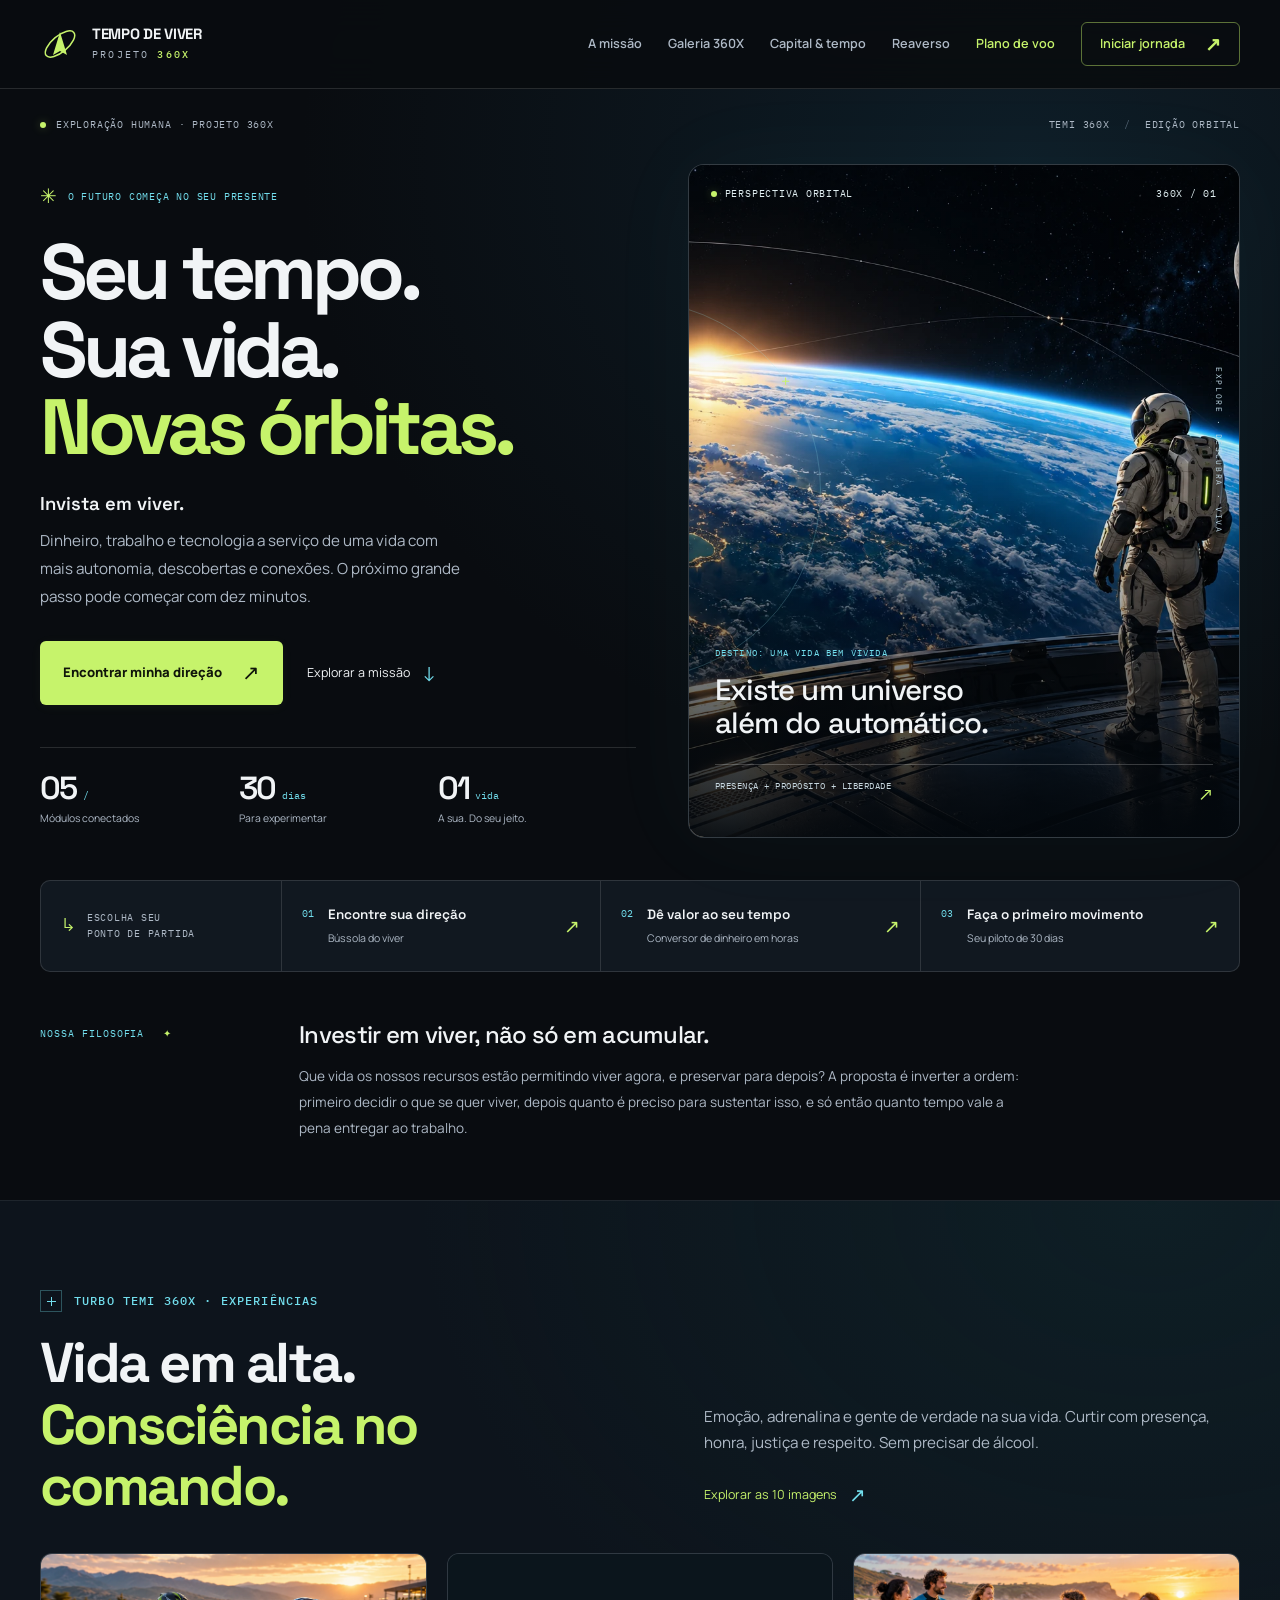
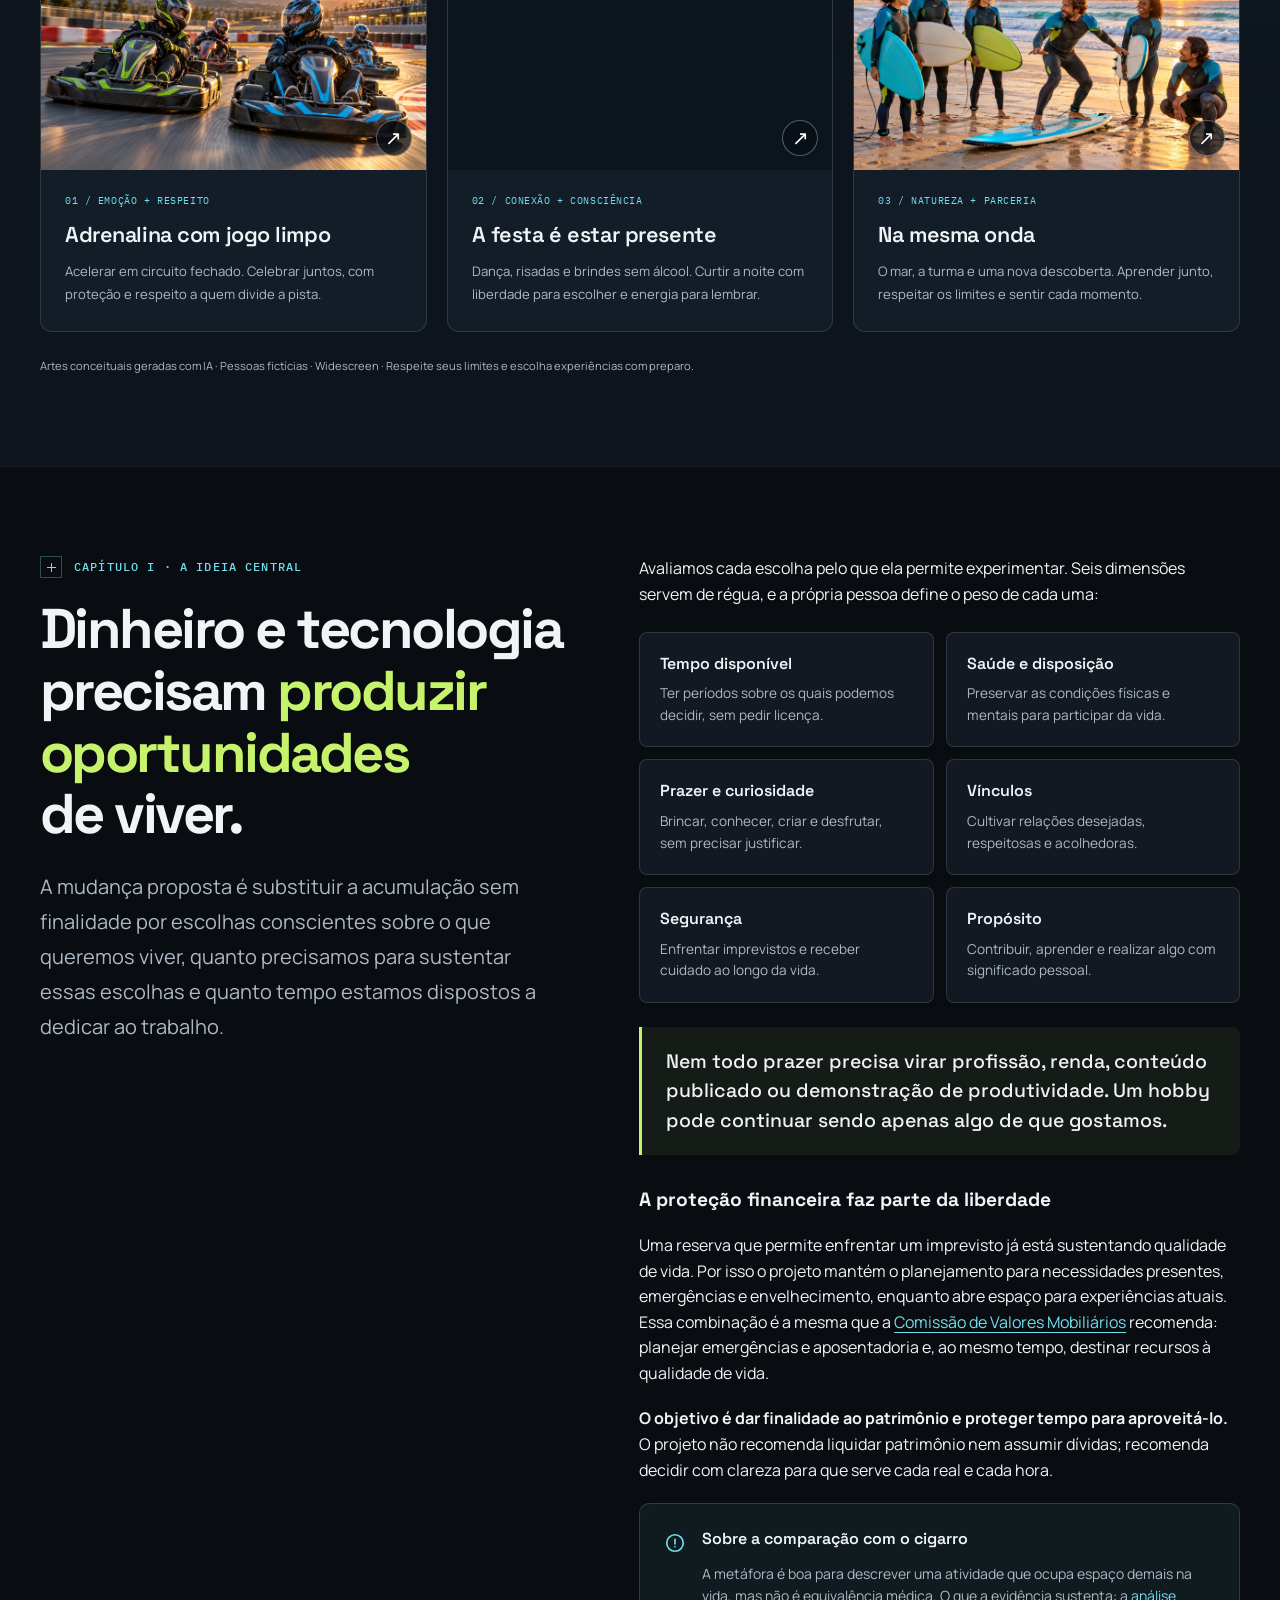
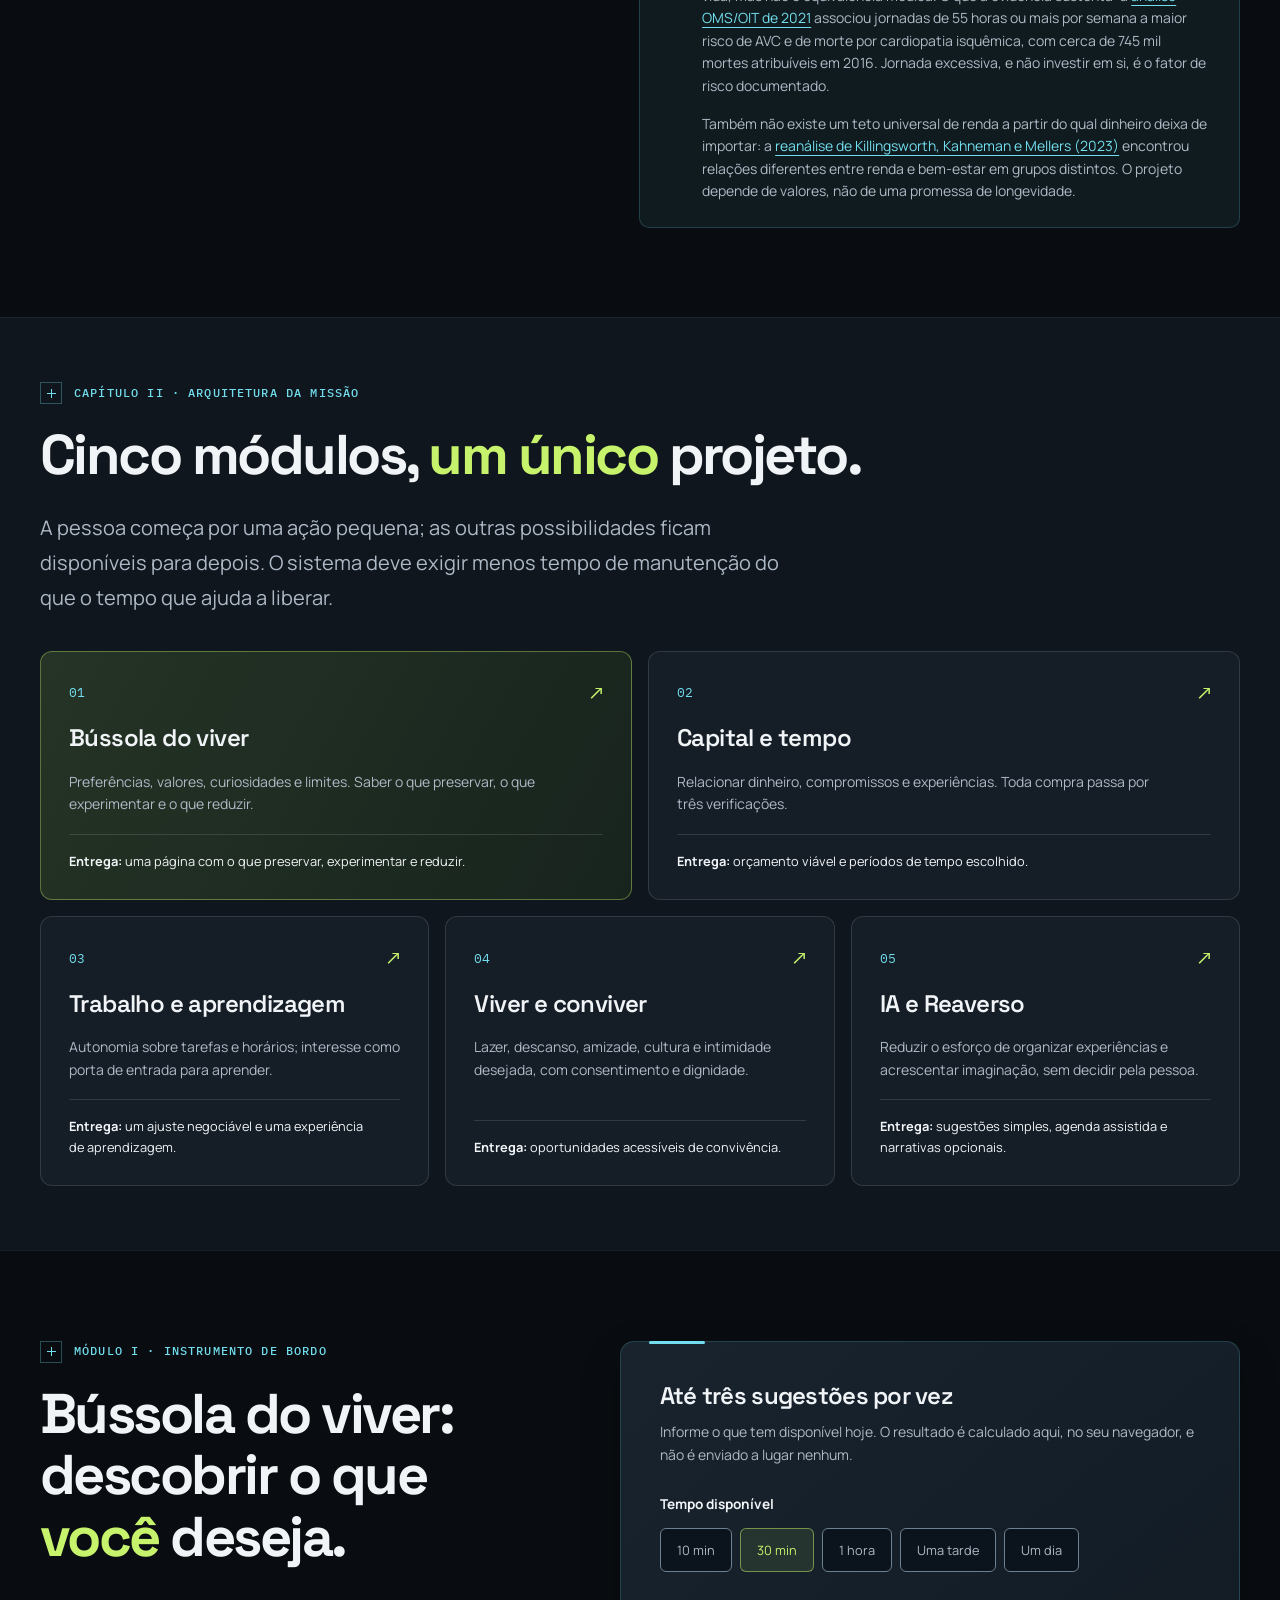
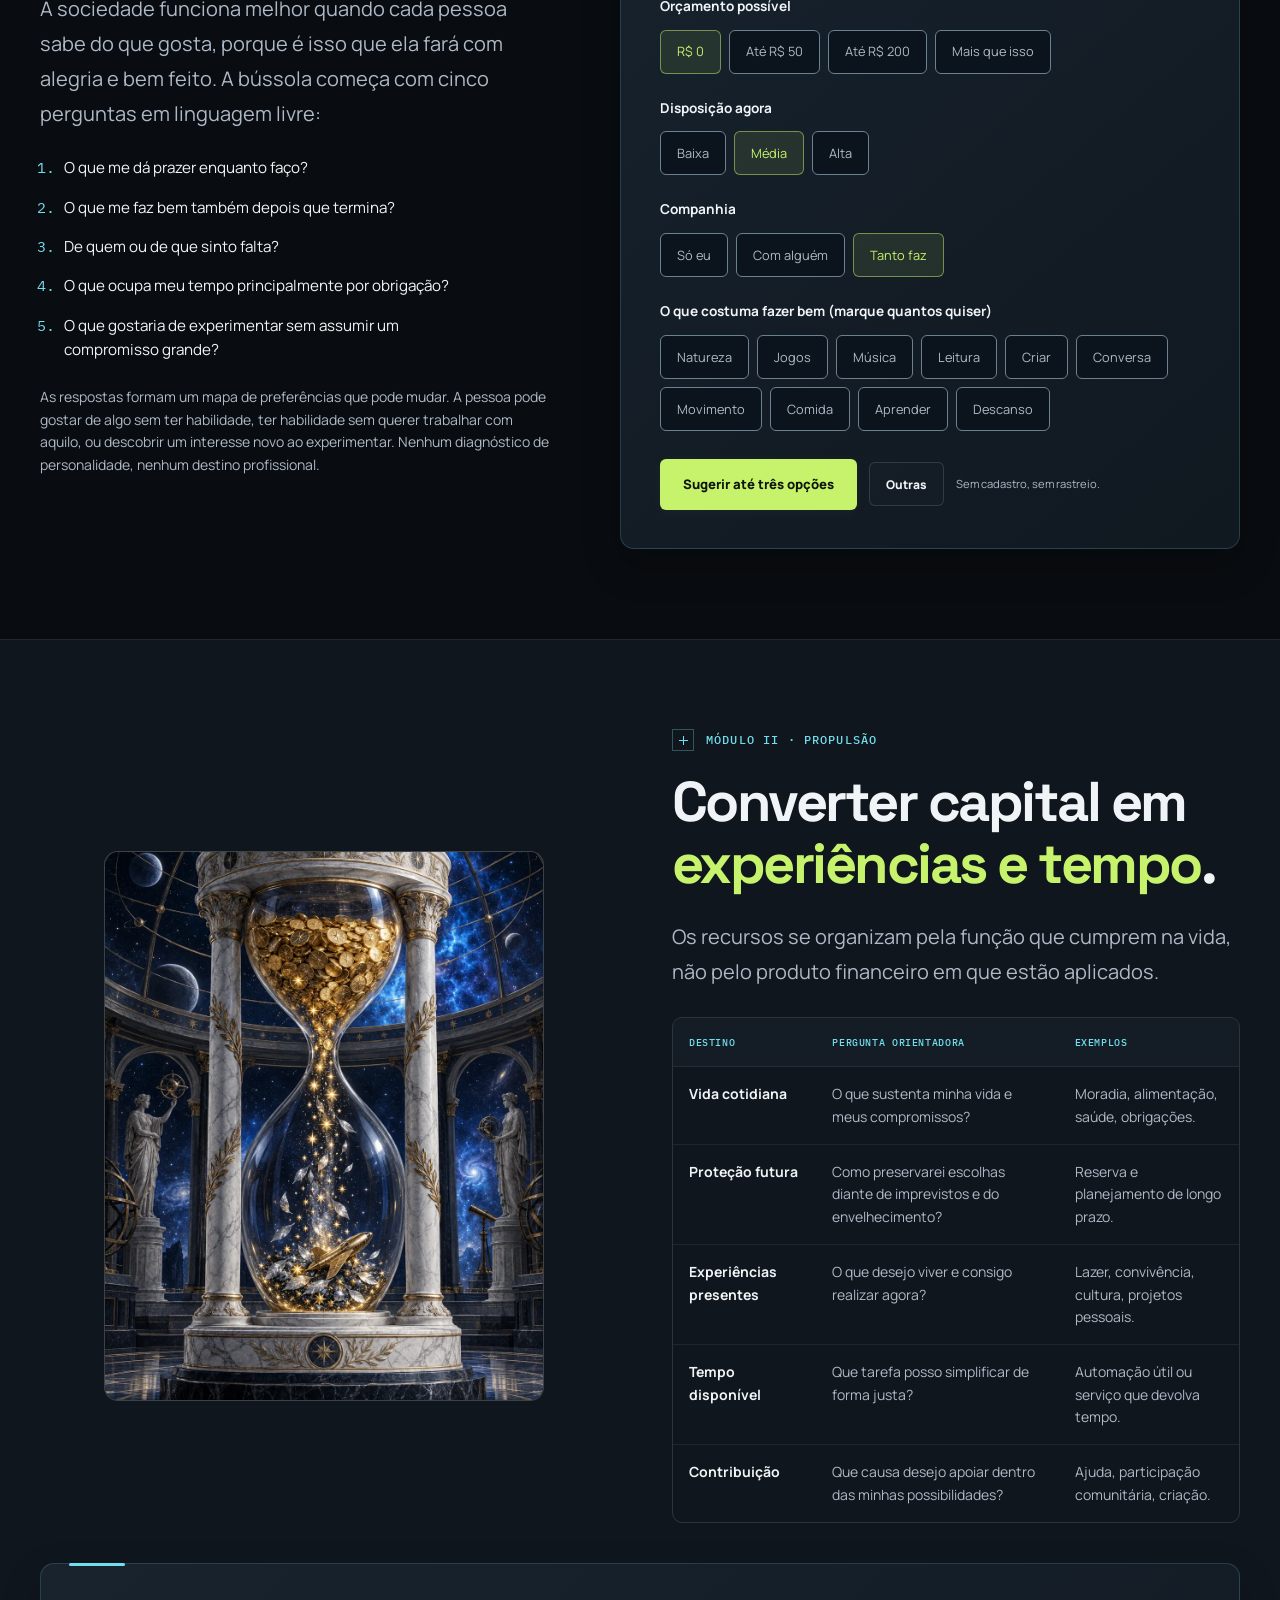
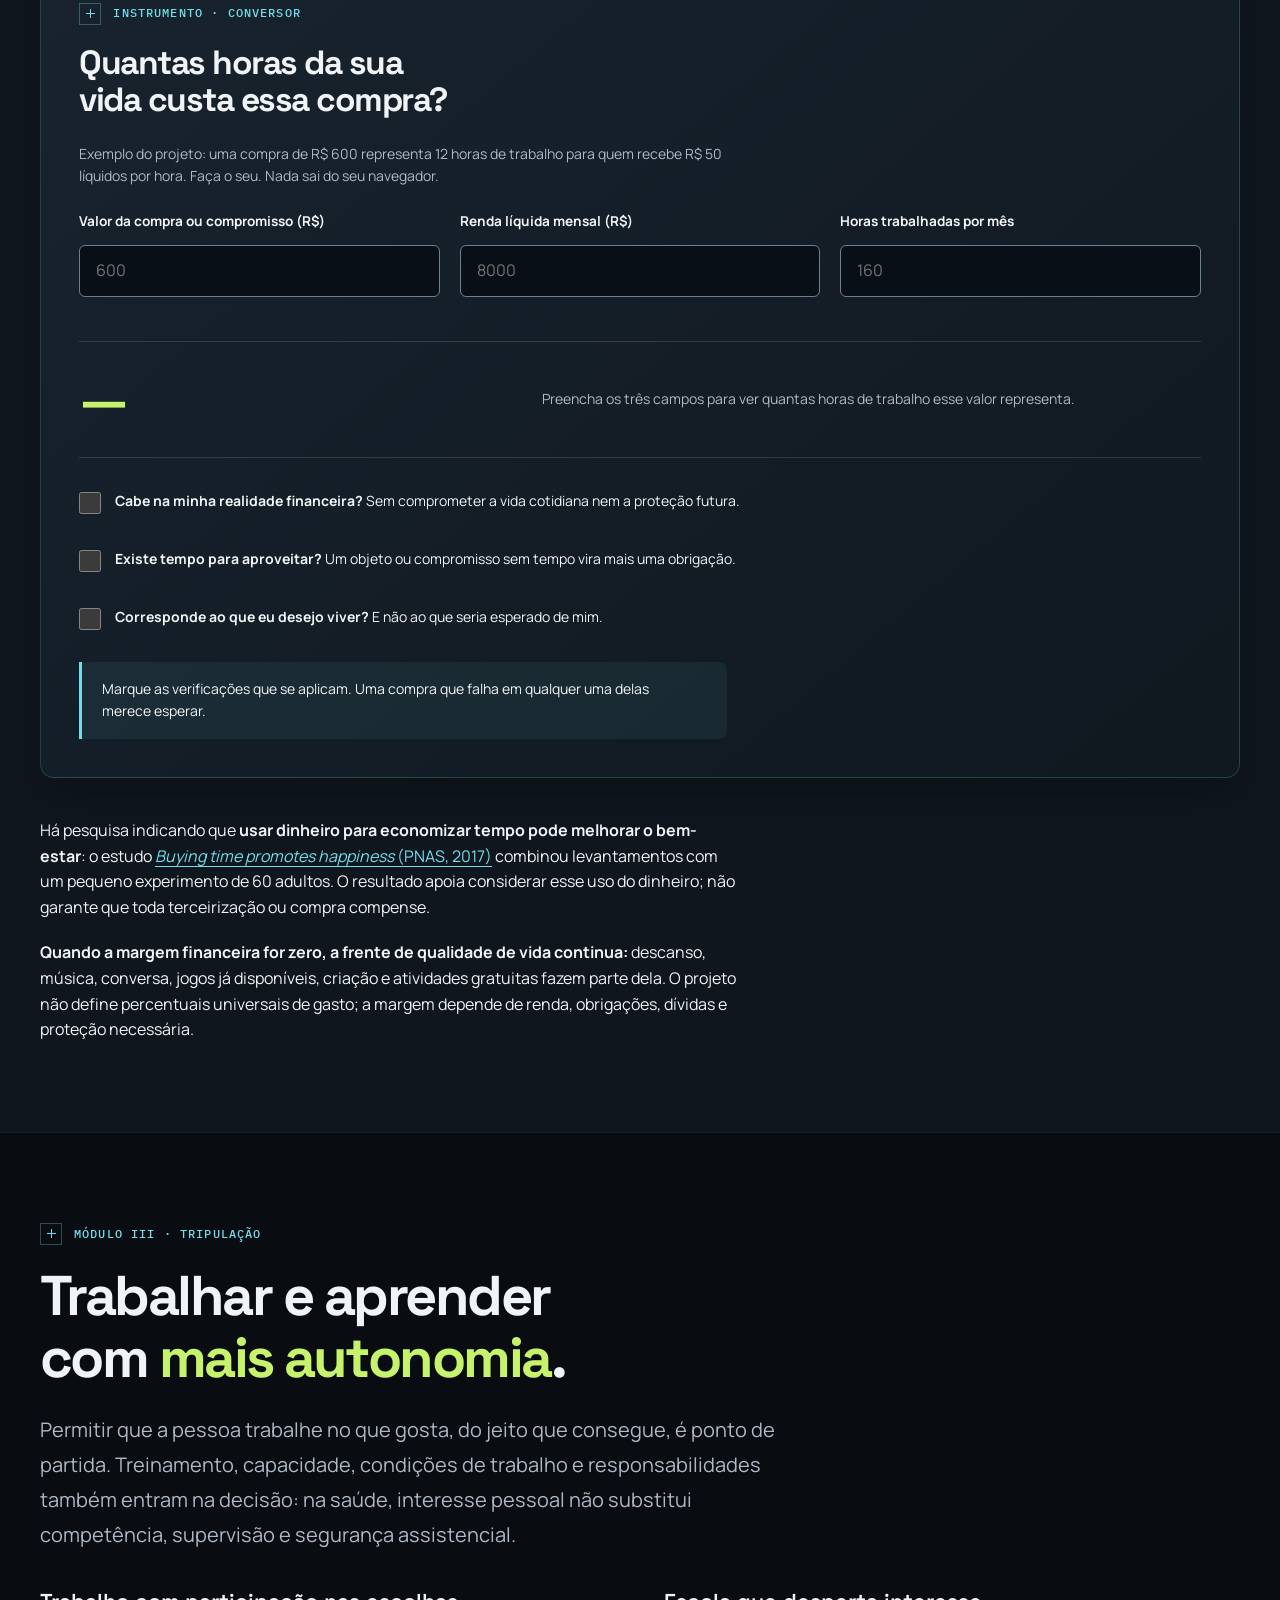
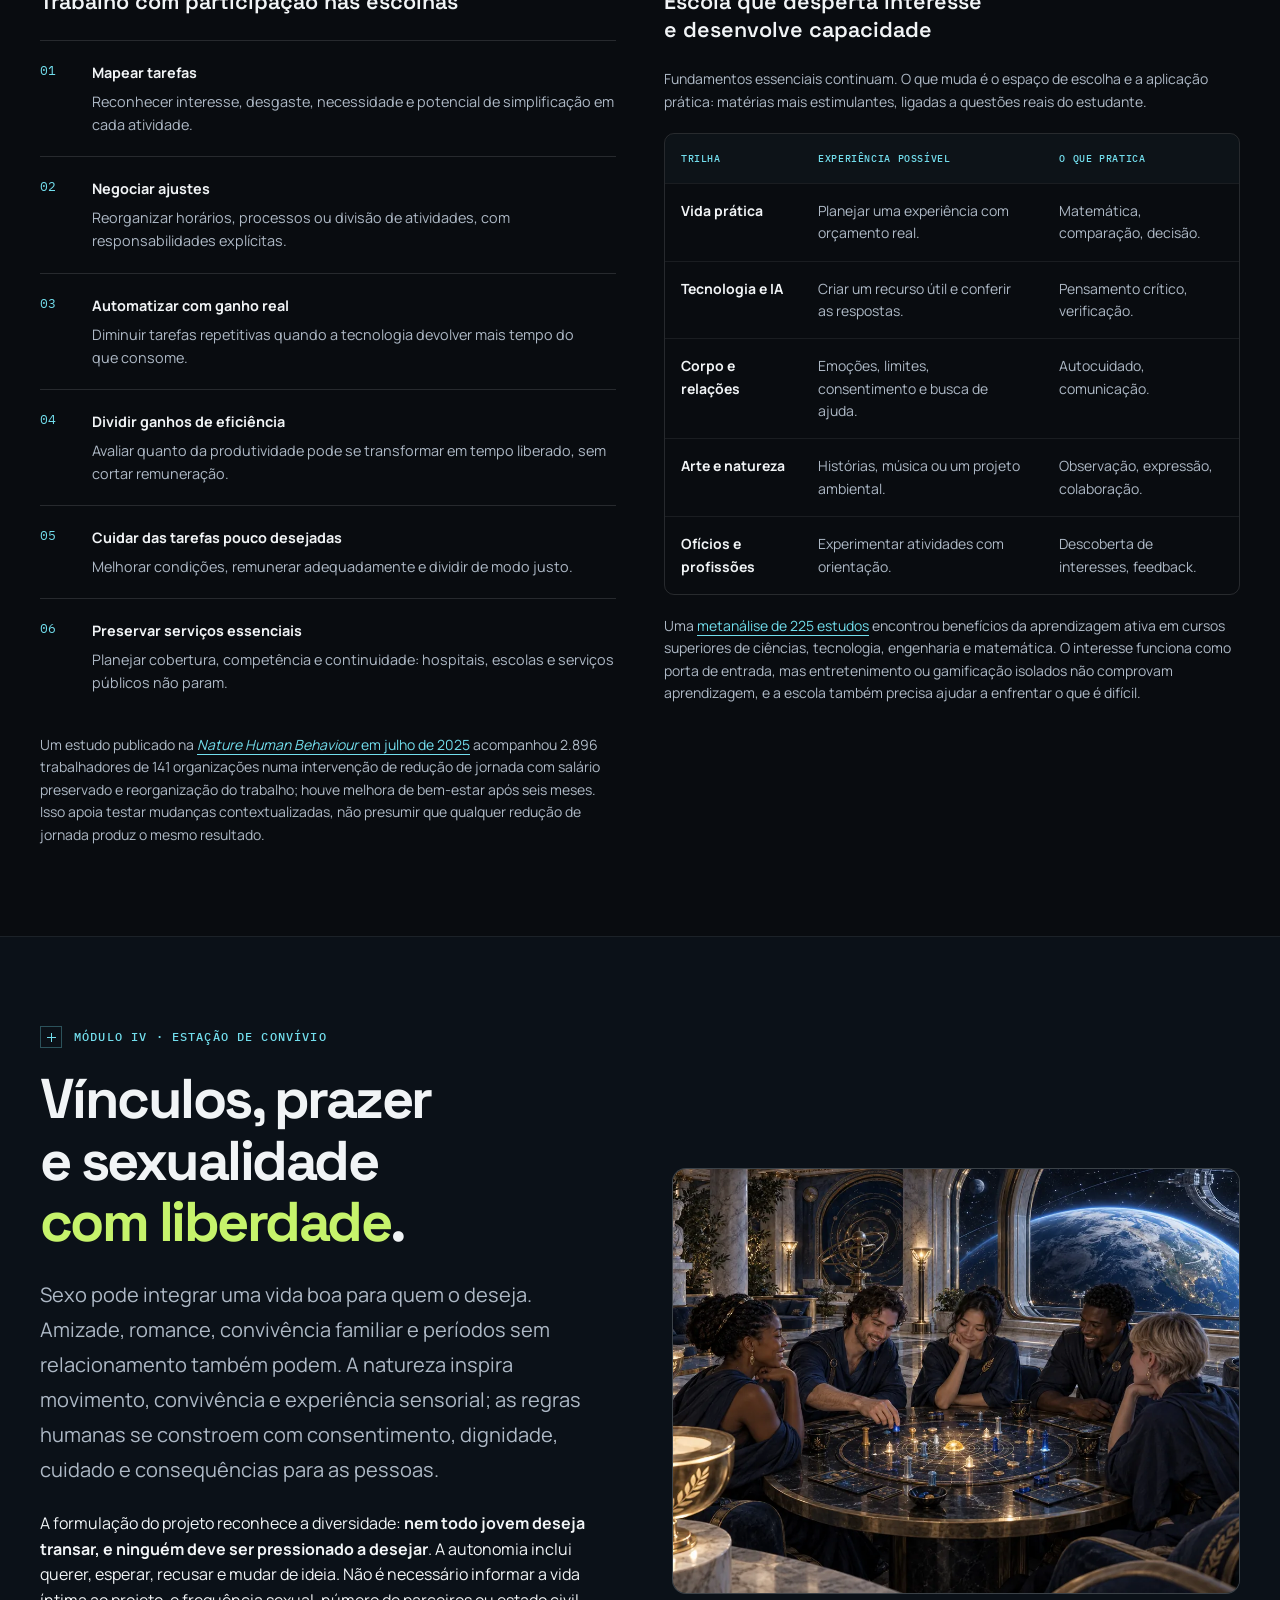
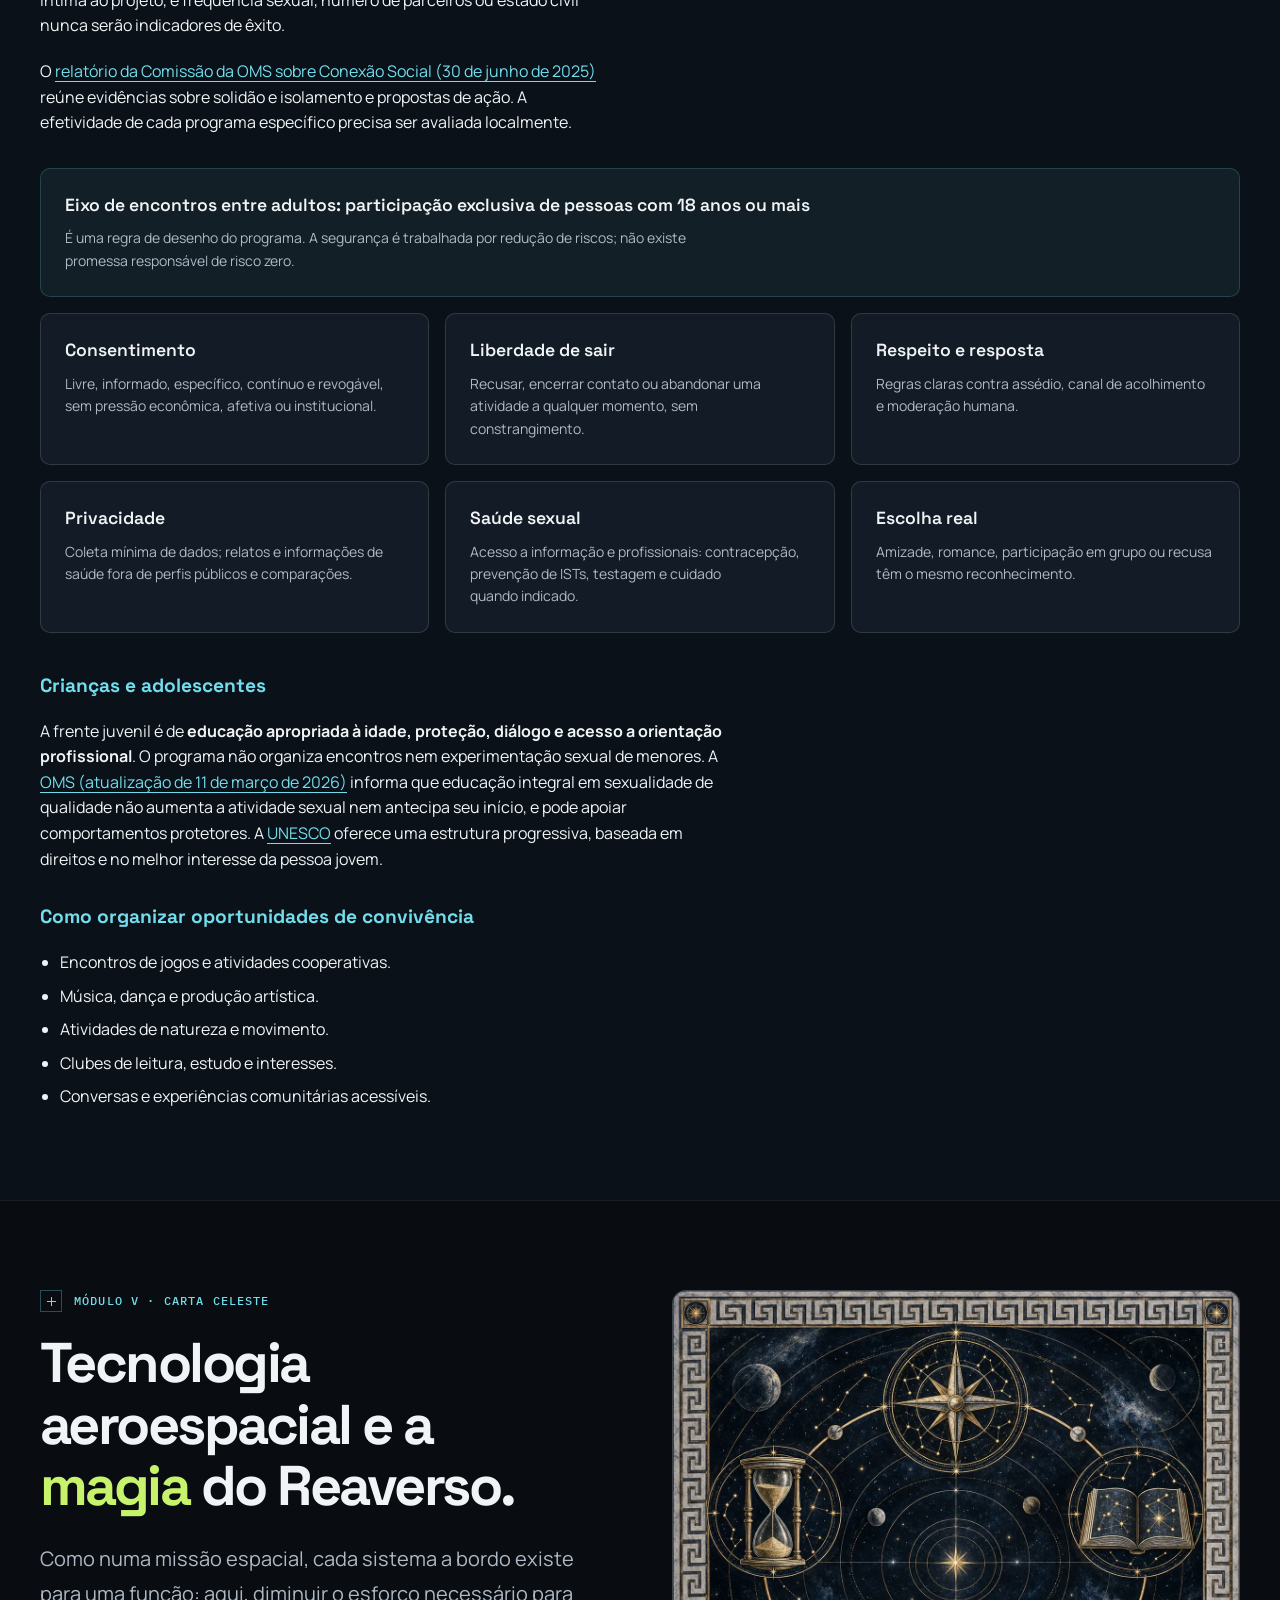
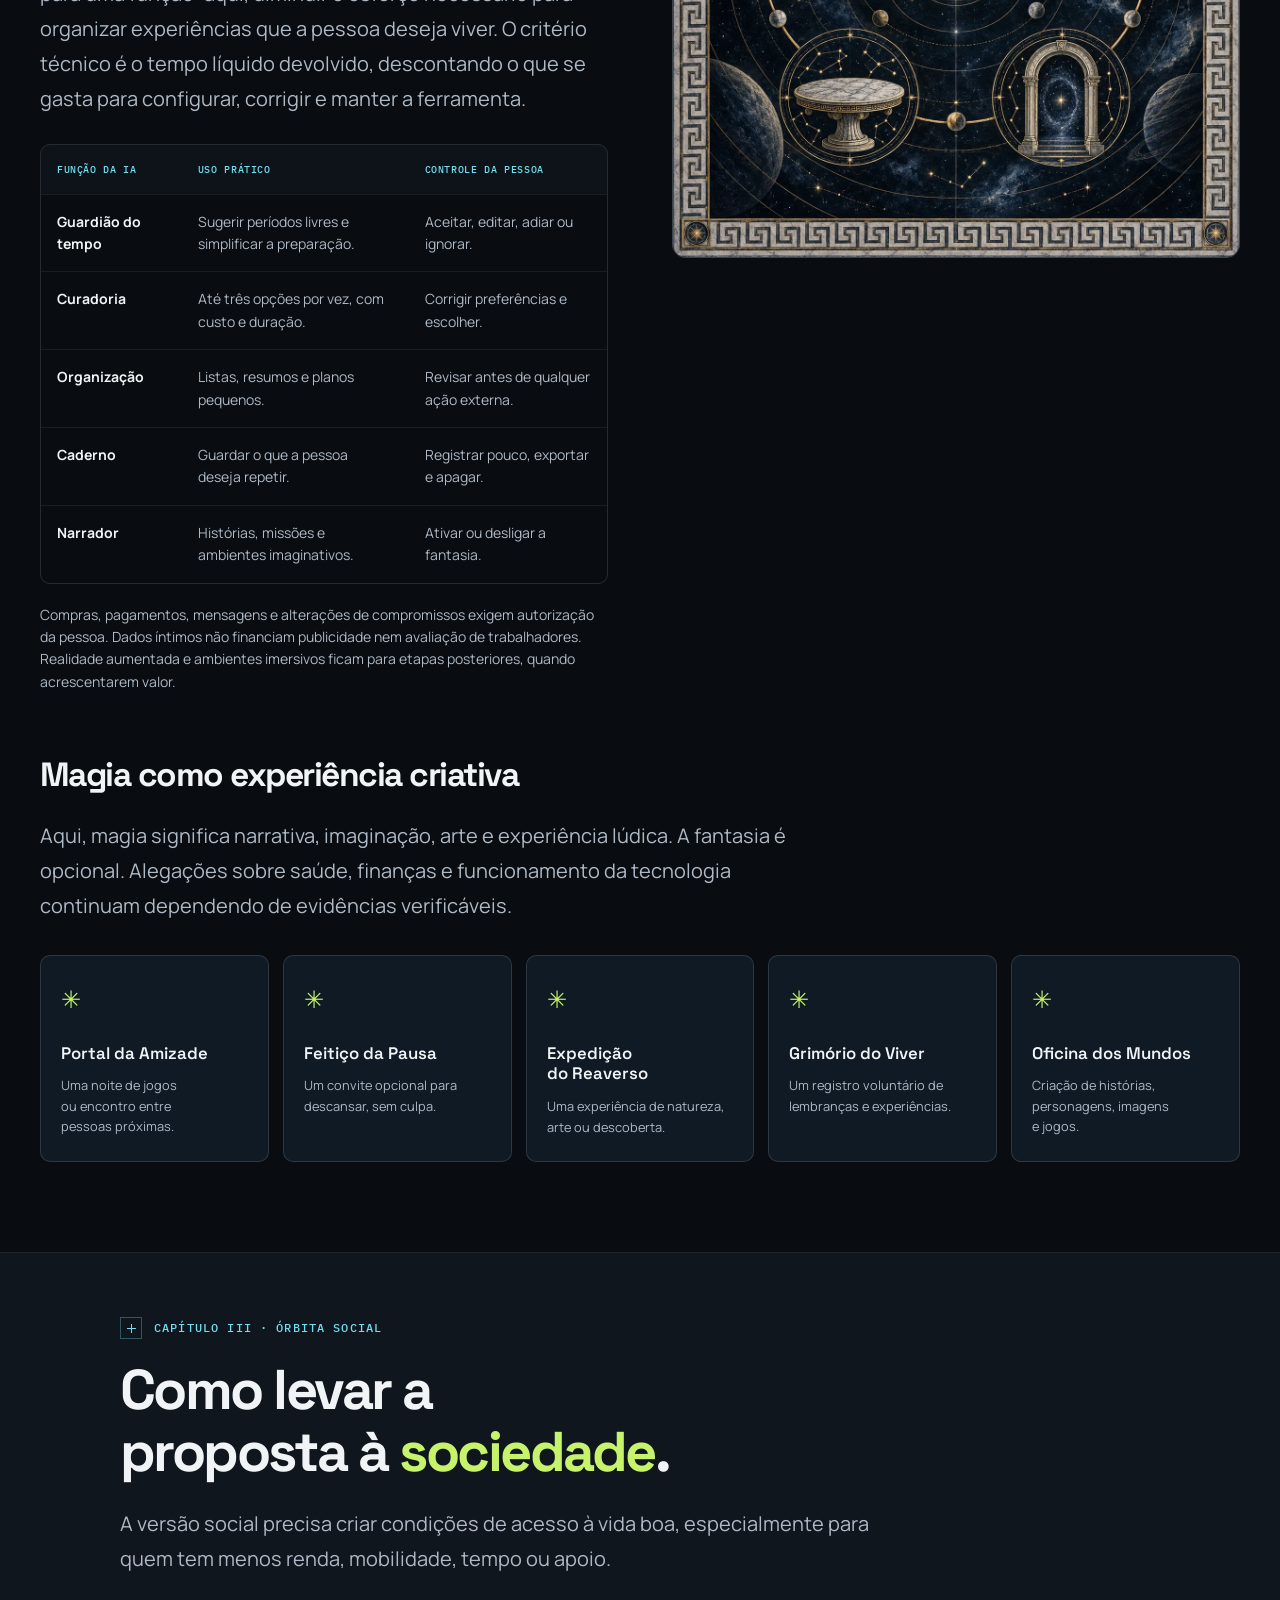
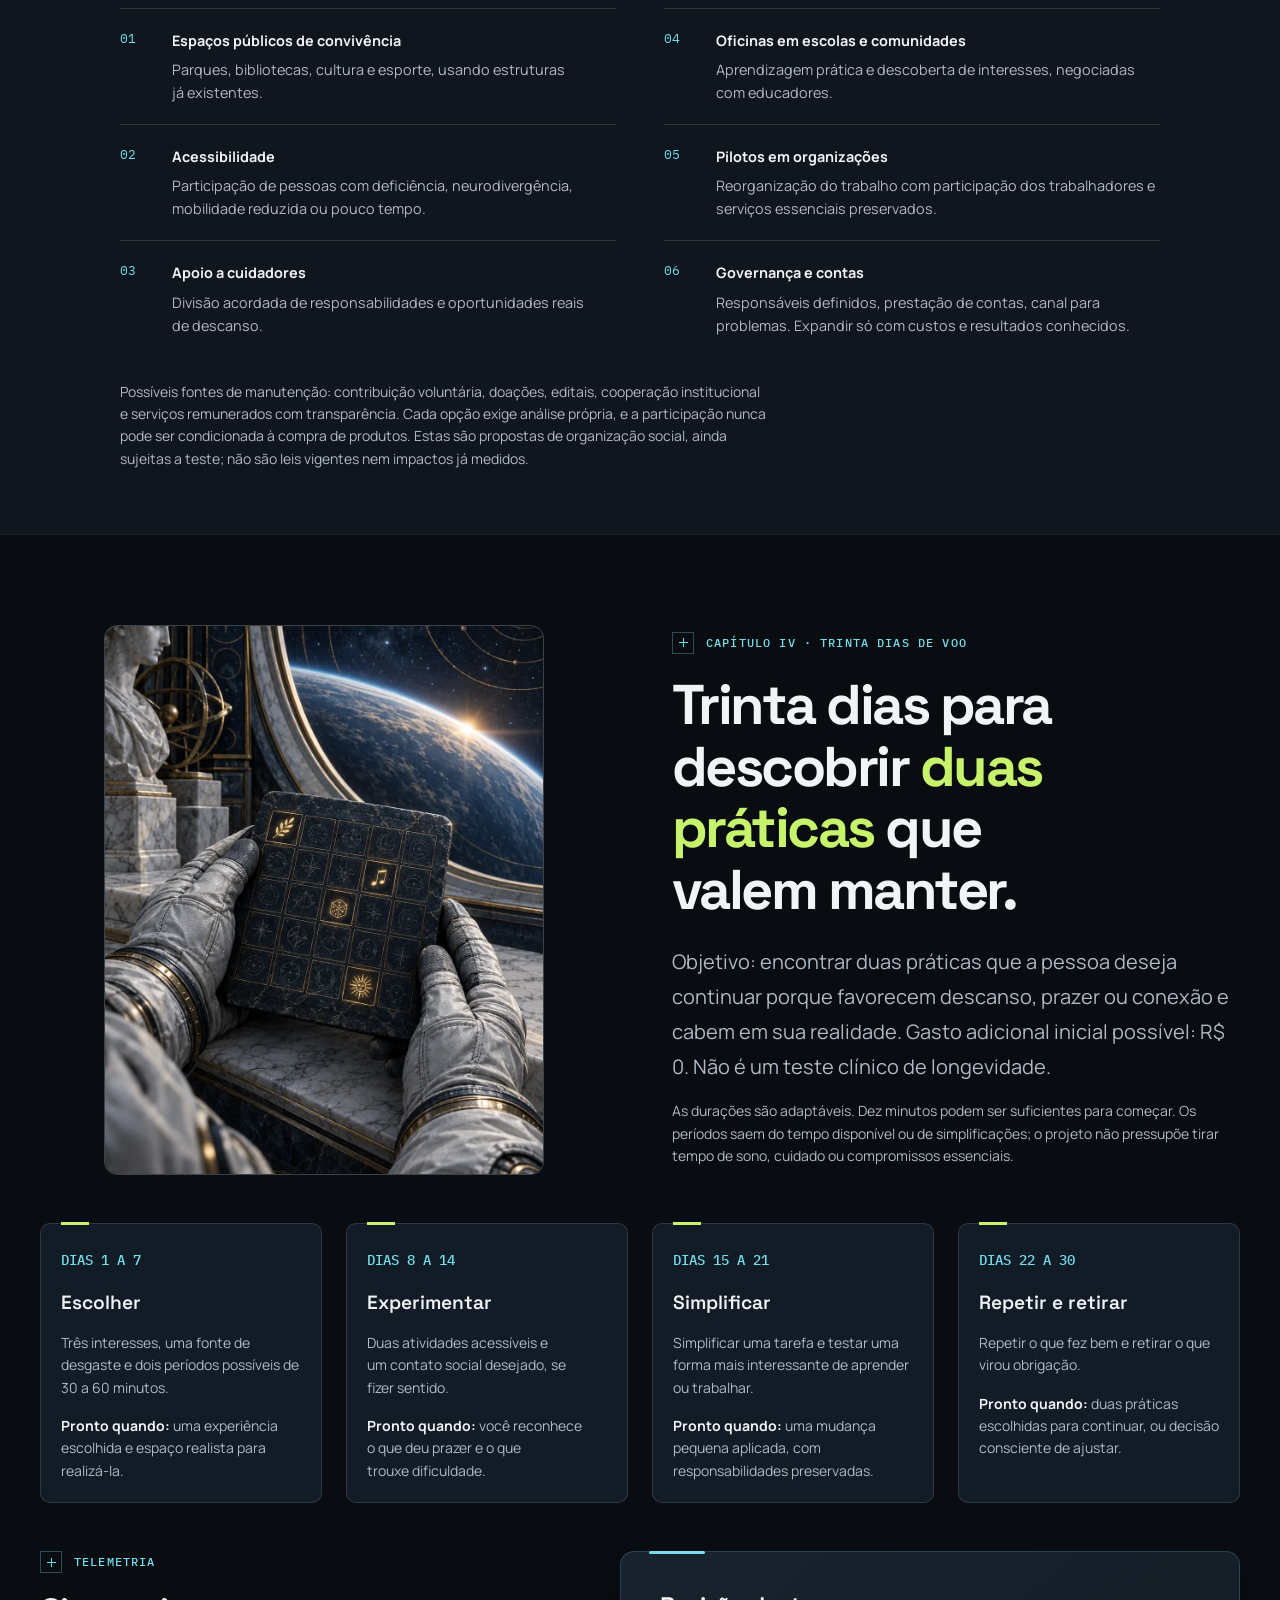
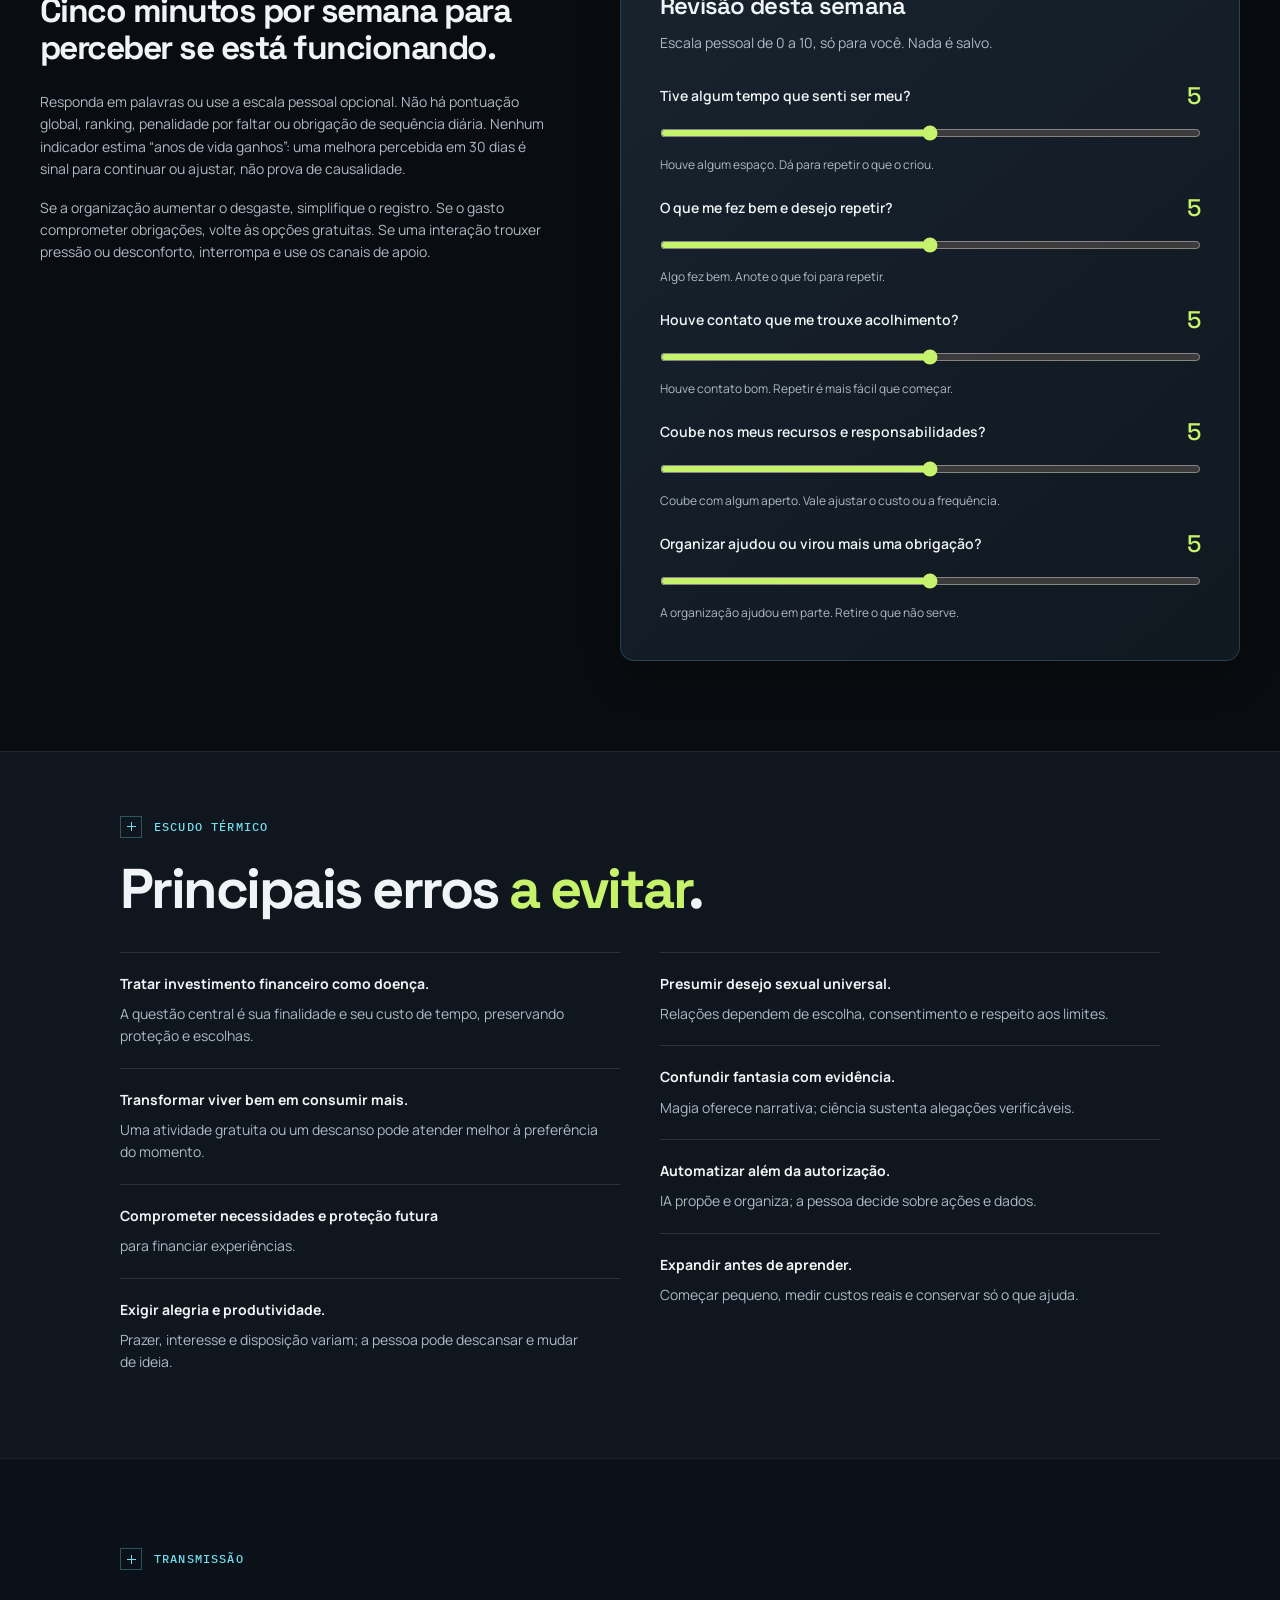
==== commit c88aef1a: "feat(interface): aplique visual orbital e galeria Turbo TEMI 360X" ====
--- a/index.html
+++ b/index.html
@@ -8,13 +8,13 @@
   <meta property="og:title" content="Tempo de Viver 360X">
   <meta property="og:description" content="Dinheiro, trabalho e tecnologia a serviço de uma vida que possa ser desfrutada no presente. Bússola do viver, calculadora e piloto de 30 dias.">
   <meta property="og:type" content="website">
-  <meta property="og:image" content="./assets/hero.webp">
-  <meta name="theme-color" content="#080d1a">
-  <link rel="icon" href="data:image/svg+xml,%3Csvg xmlns='http://www.w3.org/2000/svg' viewBox='0 0 32 32'%3E%3Ccircle cx='16' cy='16' r='14' fill='%23080d1a' stroke='%23d4b56a' stroke-width='1.5'/%3E%3Cpath d='M16 7v9l6 4' stroke='%23d4b56a' stroke-width='2.5' fill='none' stroke-linecap='round'/%3E%3C/svg%3E">
-    <link rel="preconnect" href="https://fonts.googleapis.com">
+  <meta property="og:image" content="./assets/mission-orbit-v2.webp">
+  <meta name="theme-color" content="#090c10">
+  <link rel="icon" href="data:image/svg+xml,%3Csvg xmlns='http://www.w3.org/2000/svg' viewBox='0 0 40 40'%3E%3Crect width='40' height='40' rx='12' fill='%23090c10'/%3E%3Cellipse cx='20' cy='20' rx='16' ry='7' transform='rotate(-40 20 20)' fill='none' stroke='%23c6f36b' stroke-width='2'/%3E%3Cpath d='m20 9 7 22-7-4-7 4z' fill='%23f4f7f8'/%3E%3C/svg%3E">
+  <link rel="preconnect" href="https://fonts.googleapis.com">
   <link rel="preconnect" href="https://fonts.gstatic.com" crossorigin>
-  <link rel="preload" as="image" href="./assets/hero.webp">
-  <link href="https://fonts.googleapis.com/css2?family=Archivo+Black&family=Cinzel:wght@500;600;700&family=Work+Sans:wght@400;500;600&display=swap" rel="stylesheet">
+  <link rel="preload" as="image" href="./assets/mission-orbit-v2.webp">
+  <link href="https://fonts.googleapis.com/css2?family=Space+Grotesk:wght@400;500;600;700&family=Manrope:wght@400;500;600;700;800&family=IBM+Plex+Mono:wght@400;500&display=swap" rel="stylesheet">
   <link rel="stylesheet" href="./base.css">
   <link rel="stylesheet" href="./style.css">
   <script type="application/ld+json">
@@ -31,60 +31,90 @@
   </script>
 </head>
 <body>
-  <div class="starfield" aria-hidden="true"><canvas id="stars"></canvas></div>
+  <div class="starfield" aria-hidden="true"></div>
   <a class="skip-link" href="#conteudo">Ir para o conteúdo</a>
 
   <header class="header">
     <div class="wrap header__inner">
-      <a class="brand" href="#topo">Tempo de Viver <span>360X</span></a>
+      <a class="brand" href="#topo" aria-label="Tempo de Viver 360X — início">
+        <svg class="brand__symbol" width="40" height="40" viewBox="0 0 40 40" fill="none" aria-hidden="true"><ellipse cx="20" cy="20" rx="18" ry="8" transform="rotate(-40 20 20)" stroke="currentColor" stroke-width="1.5"/><path d="m20 8 7 23-7-4-7 4 7-23Z" fill="currentColor"/></svg>
+        <span class="brand__name">TEMPO DE VIVER<span class="brand__edition">PROJETO <b>360X</b></span></span>
+      </a>
       <button class="nav__toggle" aria-expanded="false" aria-controls="nav" aria-label="Abrir menu">
-        <svg width="22" height="22" viewBox="0 0 24 24" fill="none" stroke="currentColor" stroke-width="2" stroke-linecap="round"><path d="M4 7h16M4 12h16M4 17h16"/></svg>
+        <svg width="22" height="22" viewBox="0 0 24 24" fill="none" stroke="currentColor" stroke-width="2" stroke-linecap="round" aria-hidden="true"><path d="M4 7h16M4 12h16M4 17h16"/></svg>
       </button>
       <nav class="nav" id="nav" aria-label="Seções">
         <ul role="list">
-          <li><a href="#ideia">A ideia</a></li>
-          <li><a href="#bussola">Bússola</a></li>
-          <li><a href="#capital">Capital e tempo</a></li>
-          <li><a href="#conviver">Conviver</a></li>
+          <li><a href="#ideia">A missão</a></li>
+          <li><a href="#galeria">Galeria 360X</a></li>
+          <li><a href="#capital">Capital &amp; tempo</a></li>
           <li><a href="#reaverso">Reaverso</a></li>
-          <li><a href="#piloto">Piloto 30 dias</a></li>
-          <li><a href="#referencias">Fontes</a></li>
+          <li><a href="#piloto">Plano de voo</a></li>
+          <li><a class="nav__cta" href="#bussola">Iniciar jornada <span aria-hidden="true">↗</span></a></li>
         </ul>
       </nav>
     </div>
   </header>
-
-  <div class="meander" aria-hidden="true"></div>
   <main id="conteudo">
 
-    <!-- ===================== HERO ===================== -->
-    <section class="hero hero--center" id="topo">
-      <div class="wrap">
+    <!-- ===================== HERO / MISSÃO 360X ===================== -->
+    <section class="hero" id="topo" aria-labelledby="hero-title">
+      <div class="wrap">
+        <div class="mission-bar">
+          <p><span class="status-dot" aria-hidden="true"></span> EXPLORAÇÃO HUMANA · PROJETO 360X</p>
+          <p class="mission-bar__edition">TEMI 360X <span>/</span> EDIÇÃO ORBITAL</p>
+        </div>
         <div class="hero__grid">
-          <div>
-            <div class="hero__emblem">
-              <svg class="emblem" viewBox="0 0 64 64" fill="none" stroke="currentColor" stroke-width="1.2" aria-hidden="true"><circle cx="32" cy="32" r="30"/><ellipse cx="32" cy="32" rx="30" ry="11" transform="rotate(-24 32 32)"/><ellipse cx="32" cy="32" rx="30" ry="11" transform="rotate(24 32 32)"/><circle cx="32" cy="32" r="5" fill="currentColor" stroke="none"/><path d="M20 46c4-9 8-14 12-14s8 5 12 14" /><path d="M24 20l8-6 8 6M32 14v12"/></svg>
-            </div>
-            <p class="hero__meta">
-              <span>Projeto 360X · Missão Tempo</span>
-              <span>Concepção: Aldenir Rocha de Oliveira Filho</span>
-              <span>Versão 1 · Outubro de 2026</span>
-            </p>
-            <h1 class="hero__title">Investir em <em>viver</em>, não só em acumular</h1>
-            <p class="lead">Um projeto para colocar dinheiro, trabalho e tecnologia a serviço de uma vida que possa ser desfrutada no presente, com autonomia, saúde, prazer e vínculos humanos, sem abrir mão da proteção para o futuro.</p>
+          <div class="hero__copy">
+            <p class="hero__meta"><span class="tiny-cross" aria-hidden="true">✳</span> O FUTURO COMEÇA NO SEU PRESENTE</p>
+            <h1 class="hero__title" id="hero-title">Seu tempo.<br>Sua vida.<br><em>Novas órbitas.</em></h1>
+            <p class="hero__subtitle">Invista em viver.</p>
+            <p class="lead">Dinheiro, trabalho e tecnologia a serviço de uma vida com mais autonomia, descobertas e conexões. O próximo grande passo pode começar com dez minutos.</p>
             <div class="hero__actions">
-              <a class="btn btn--primary" href="#bussola">Abrir a Bússola do viver</a>
-              <a class="btn btn--ghost" href="#piloto">Ver o piloto de 30 dias</a>
-            </div>
-          </div>
-          <aside class="hero__aside">
-            <p>A pergunta que orienta tudo: <em>que vida os nossos recursos estão permitindo viver agora, e preservar para depois?</em></p>
-            <p>Acumular sem finalidade troca anos de presença por um saldo que talvez não haja tempo de usar. A proposta aqui é inverter a ordem: primeiro decidir o que se quer viver, depois quanto é preciso para sustentar isso, e só então quanto tempo vale a pena entregar ao trabalho.</p>
-          </aside>
-        </div>
-        <figure class="hero__figure">
-          <img src="./assets/hero.webp" width="1536" height="1024" alt="Ilustração de uma colunata de mármore greco-romana em órbita sobre um planeta azul; uma pessoa em traje espacial escuro descansa sentada nos degraus, com o capacete ao lado, observando o nascer do sol sobre a curva do planeta." fetchpriority="high">
-        </figure>
+              <a class="btn btn--primary" href="#bussola">Encontrar minha direção <span aria-hidden="true">↗</span></a>
+              <a class="hero__secondary" href="#modulos">Explorar a missão <span aria-hidden="true">↓</span></a>
+            </div>
+            <div class="hero__stats" aria-label="Estrutura do projeto">
+              <div><strong>05<span> / </span></strong><span>Módulos conectados</span></div>
+              <div><strong>30<span> dias</span></strong><span>Para experimentar</span></div>
+              <div><strong>01<span> vida</span></strong><span>A sua. Do seu jeito.</span></div>
+            </div>
+          </div>
+          <figure class="mission-visual">
+            <img src="./assets/mission-orbit-v2.webp" width="1536" height="1024" alt="Astronauta em uma plataforma de observação espacial, contemplando a curvatura azul da Terra e a luz do amanhecer." fetchpriority="high">
+            <div class="mission-visual__top" aria-hidden="true"><span><i class="status-dot"></i> PERSPECTIVA ORBITAL</span><span>360X / 01</span></div>
+            <div class="mission-visual__orbit" aria-hidden="true"></div>
+            <figcaption class="mission-visual__caption"><span>DESTINO: UMA VIDA BEM VIVIDA</span><strong>Existe um universo<br>além do automático.</strong><span class="mission-visual__coordinates">PRESENÇA + PROPÓSITO + LIBERDADE <span aria-hidden="true">↗</span></span></figcaption>
+            <span class="mission-visual__edge" aria-hidden="true">EXPLORE · DESCUBRA · VIVA</span>
+          </figure>
+        </div>
+        <div class="launchpad" aria-label="Acessos rápidos">
+          <p class="launchpad__label"><span aria-hidden="true">↳</span> ESCOLHA SEU<br>PONTO DE PARTIDA</p>
+          <a href="#bussola"><span class="launchpad__num">01</span><span><strong>Encontre sua direção</strong><small>Bússola do viver</small></span><span class="launchpad__arrow" aria-hidden="true">↗</span></a>
+          <a href="#calc"><span class="launchpad__num">02</span><span><strong>Dê valor ao seu tempo</strong><small>Conversor de dinheiro em horas</small></span><span class="launchpad__arrow" aria-hidden="true">↗</span></a>
+          <a href="#piloto"><span class="launchpad__num">03</span><span><strong>Faça o primeiro movimento</strong><small>Seu piloto de 30 dias</small></span><span class="launchpad__arrow" aria-hidden="true">↗</span></a>
+        </div>
+        <aside class="mission-note">
+          <p class="mission-note__label">NOSSA FILOSOFIA <span aria-hidden="true">✦</span></p>
+          <div><h2>Investir em viver, não só em acumular.</h2><p>Que vida os nossos recursos estão permitindo viver agora, e preservar para depois? A proposta é inverter a ordem: primeiro decidir o que se quer viver, depois quanto é preciso para sustentar isso, e só então quanto tempo vale a pena entregar ao trabalho.</p></div>
+        </aside>
+      </div>
+    </section>
+
+    <section class="section life-section" id="galeria" aria-labelledby="life-heading">
+      <div class="wrap">
+        <div class="life-intro"><div><p class="kicker">TURBO TEMI 360X · EXPERIÊNCIAS</p><h2 class="h-display" id="life-heading">Vida em alta.<br><em>Consciência no comando.</em></h2></div><div><p class="lead">Emoção, adrenalina e gente de verdade na sua vida. Curtir com presença, honra, justiça e respeito. Sem precisar de álcool.</p><a class="hero__secondary" href="./galeria.html">Explorar as 10 imagens <span aria-hidden="true">↗</span></a></div></div>
+        <div class="life-grid life-grid--preview"><article class="life-card">
+      <a class="life-card__image" href="./assets/turbo-360x/01-karting.webp" target="_blank" rel="noopener" aria-label="Abrir imagem: Adrenalina com jogo limpo"><img src="./assets/turbo-360x/01-karting.webp" width="1672" height="941" loading="lazy" decoding="async" alt="Amigos adultos em karts em um circuito fechado, usando capacetes e equipamentos de proteção."><span aria-hidden="true">↗</span></a>
+      <div class="life-card__body"><p class="life-card__tag">01 / EMOÇÃO + RESPEITO</p><h3>Adrenalina com jogo limpo</h3><p>Acelerar em circuito fechado. Celebrar juntos, com proteção e respeito a quem divide a pista.</p></div>
+    </article><article class="life-card">
+      <a class="life-card__image" href="./assets/turbo-360x/02-celebracao.webp" target="_blank" rel="noopener" aria-label="Abrir imagem: A festa é estar presente"><img src="./assets/turbo-360x/02-celebracao.webp" width="1672" height="941" loading="lazy" decoding="async" alt="Amigos adultos celebram em um terraço espacial, com copos de bebidas de frutas sem álcool e a Terra ao fundo."><span aria-hidden="true">↗</span></a>
+      <div class="life-card__body"><p class="life-card__tag">02 / CONEXÃO + CONSCIÊNCIA</p><h3>A festa é estar presente</h3><p>Dança, risadas e brindes sem álcool. Curtir a noite com liberdade para escolher e energia para lembrar.</p></div>
+    </article><article class="life-card">
+      <a class="life-card__image" href="./assets/turbo-360x/03-surf.webp" target="_blank" rel="noopener" aria-label="Abrir imagem: Na mesma onda"><img src="./assets/turbo-360x/03-surf.webp" width="1672" height="941" loading="lazy" decoding="async" alt="Grupo de adultos com pranchas de surf em uma praia ao amanhecer, acompanhado por instrutor."><span aria-hidden="true">↗</span></a>
+      <div class="life-card__body"><p class="life-card__tag">03 / NATUREZA + PARCERIA</p><h3>Na mesma onda</h3><p>O mar, a turma e uma nova descoberta. Aprender junto, respeitar os limites e sentir cada momento.</p></div>
+    </article></div>
+        <p class="life-disclosure">Artes conceituais geradas com IA · Pessoas fictícias · Widescreen · Respeite seus limites e escolha experiências com preparo.</p>
       </div>
     </section>
 
@@ -135,32 +165,32 @@
         <p class="lead">A pessoa começa por uma ação pequena; as outras possibilidades ficam disponíveis para depois. O sistema deve exigir menos tempo de manutenção do que o tempo que ajuda a liberar.</p>
         <div class="modules reveal">
           <article class="module module--feature">
-            <span class="module__num">I</span>
-            <h3>Bússola do viver</h3>
+            <span class="module__num">01 <span aria-hidden="true">↗</span></span>
+            <h3><a href="#bussola">Bússola do viver</a></h3>
             <p class="module__sub">Preferências, valores, curiosidades e limites. Saber o que preservar, o que experimentar e o que reduzir.</p>
             <p class="module__out"><strong>Entrega:</strong> uma página com o que preservar, experimentar e reduzir.</p>
           </article>
           <article class="module">
-            <span class="module__num">II</span>
-            <h3>Capital e tempo</h3>
+            <span class="module__num">02 <span aria-hidden="true">↗</span></span>
+            <h3><a href="#capital">Capital e tempo</a></h3>
             <p class="module__sub">Relacionar dinheiro, compromissos e experiências. Toda compra passa por três verificações.</p>
             <p class="module__out"><strong>Entrega:</strong> orçamento viável e períodos de tempo escolhido.</p>
           </article>
           <article class="module">
-            <span class="module__num">III</span>
-            <h3>Trabalho e aprendizagem</h3>
+            <span class="module__num">03 <span aria-hidden="true">↗</span></span>
+            <h3><a href="#trabalho">Trabalho e aprendizagem</a></h3>
             <p class="module__sub">Autonomia sobre tarefas e horários; interesse como porta de entrada para aprender.</p>
             <p class="module__out"><strong>Entrega:</strong> um ajuste negociável e uma experiência de aprendizagem.</p>
           </article>
           <article class="module">
-            <span class="module__num">IV</span>
-            <h3>Viver e conviver</h3>
+            <span class="module__num">04 <span aria-hidden="true">↗</span></span>
+            <h3><a href="#conviver">Viver e conviver</a></h3>
             <p class="module__sub">Lazer, descanso, amizade, cultura e intimidade desejada, com consentimento e dignidade.</p>
             <p class="module__out"><strong>Entrega:</strong> oportunidades acessíveis de convivência.</p>
           </article>
           <article class="module">
-            <span class="module__num">V</span>
-            <h3>IA e Reaverso</h3>
+            <span class="module__num">05 <span aria-hidden="true">↗</span></span>
+            <h3><a href="#reaverso">IA e Reaverso</a></h3>
             <p class="module__sub">Reduzir o esforço de organizar experiências e acrescentar imaginação, sem decidir pela pessoa.</p>
             <p class="module__out"><strong>Entrega:</strong> sugestões simples, agenda assistida e narrativas opcionais.</p>
           </article>
@@ -591,7 +621,7 @@
     </section>
   </main>
 
-  <div class="meander" aria-hidden="true"></div>
+  <div class="orbit-divider" aria-hidden="true">360X · CONTINUE EXPLORANDO</div>
   <footer class="footer">
     <div class="wrap">
       <div class="footer__grid">
--- a/style.css
+++ b/style.css
@@ -1,1043 +1,442 @@
-/* ============================================================
-   Tempo de Viver 360X — tokens e componentes
-   Direção: orgânico, editorial, luminoso. Creme quente,
-   verde-floresta, âmbar. Zodiak (display) + Work Sans (corpo).
-   ============================================================ */
-
+/* Tempo de Viver 360X · Edição Orbital
+   Grafite, ciano e lima. Componentes locais, sem biblioteca de interface. */
 :root {
-  /* Tipografia — Arial Black para títulos (pedido), Cinzel para capitulares romanas, Arial/Work Sans para corpo */
-  --font-display: 'Arial Black', 'Archivo Black', 'Arial Bold', Arial, Helvetica, sans-serif;
-  --font-roman: 'Cinzel', 'Trajan Pro', 'Times New Roman', serif;
-  --font-body: 'Work Sans', Arial, Helvetica, sans-serif;
-
-  --text-xs: clamp(0.72rem, 0.68rem + 0.2vw, 0.8rem);
-  --text-sm: clamp(0.875rem, 0.8rem + 0.35vw, 1rem);
-  --text-base: clamp(1rem, 0.95rem + 0.25vw, 1.125rem);
-  --text-lg: clamp(1.125rem, 1rem + 0.75vw, 1.5rem);
-  --text-xl: clamp(1.35rem, 1.1rem + 1.1vw, 2rem);
-  --text-2xl: clamp(1.8rem, 1.1rem + 2.3vw, 3rem);
-  --text-3xl: clamp(2.2rem, 1rem + 3.6vw, 4.25rem);
-
-  /* Espaçamento */
-  --space-1: 0.25rem; --space-2: 0.5rem; --space-3: 0.75rem; --space-4: 1rem; --space-5: 1.25rem;
-  --space-6: 1.5rem; --space-8: 2rem; --space-10: 2.5rem; --space-12: 3rem; --space-16: 4rem;
-  --space-20: 5rem; --space-24: 6rem; --space-32: 8rem;
-
-  /* Cores — noite orbital: azul-marinho, grafite, mármore e ouro pálido */
-  --color-bg: #080d1a;
-  --color-bg-2: #0b1222;
-  --color-surface: #101a2e;
-  --color-surface-2: #141f36;
-  --color-surface-offset: #0d1527;
-  --color-surface-offset-2: #1a2640;
-  --color-divider: rgba(176, 196, 230, 0.12);
-  --color-border: rgba(176, 196, 230, 0.2);
-
-  --color-text: #e6ebf5;          /* mármore */
-  --color-text-muted: #a4b0c8;    /* cinza-azulado */
-  --color-text-faint: #6f7d99;
-  --color-text-inverse: #080d1a;
-
-  --color-primary: #7fb2ff;        /* azul-estelar */
-  --color-primary-hover: #a3c7ff;
-  --color-primary-active: #5f97ef;
-  --color-primary-highlight: rgba(127, 178, 255, 0.14);
-
-  --color-accent: #d4b56a;         /* ouro pálido (bronze antigo) */
-  --color-accent-hover: #e7cc86;
-  --color-accent-highlight: rgba(212, 181, 106, 0.14);
-
-  --color-ink: #05080f;
-  --color-ink-2: #0a1020;
-
-  --radius-sm: 0.125rem; --radius-md: 0.25rem; --radius-lg: 0.375rem; --radius-xl: 0.5rem; --radius-full: 9999px;
-  --transition-interactive: 180ms cubic-bezier(0.16, 1, 0.3, 1);
-
-  --shadow-sm: 0 1px 2px rgba(0,0,0,0.4);
-  --shadow-md: 0 8px 24px rgba(0,0,0,0.45);
-  --shadow-lg: 0 24px 60px rgba(0,0,0,0.6), 0 0 0 1px rgba(176,196,230,0.08);
-  --glow: 0 0 40px rgba(127,178,255,0.12);
-
-  --content-narrow: 680px; --content-default: 980px; --content-wide: 1240px;
-}
-
-/* Campo de estrelas fixo atrás de tudo */
-body { position: relative; background: radial-gradient(ellipse at 50% -10%, #142040 0%, var(--color-bg) 55%, #05080f 100%); }
-.starfield {
-  position: fixed; inset: 0; z-index: -1; pointer-events: none;
-  background:
-    radial-gradient(1px 1px at 12% 18%, rgba(230,235,245,0.9) 50%, transparent 51%),
-    radial-gradient(1px 1px at 72% 8%, rgba(230,235,245,0.8) 50%, transparent 51%),
-    radial-gradient(1.5px 1.5px at 85% 32%, rgba(212,181,106,0.9) 50%, transparent 51%),
-    radial-gradient(1px 1px at 30% 60%, rgba(230,235,245,0.7) 50%, transparent 51%),
-    radial-gradient(1px 1px at 55% 80%, rgba(230,235,245,0.6) 50%, transparent 51%),
-    radial-gradient(1.5px 1.5px at 8% 90%, rgba(127,178,255,0.8) 50%, transparent 51%),
-    radial-gradient(1px 1px at 92% 70%, rgba(230,235,245,0.7) 50%, transparent 51%),
-    radial-gradient(1px 1px at 45% 25%, rgba(230,235,245,0.5) 50%, transparent 51%),
-    radial-gradient(1px 1px at 65% 50%, rgba(230,235,245,0.5) 50%, transparent 51%),
-    radial-gradient(1px 1px at 20% 40%, rgba(230,235,245,0.6) 50%, transparent 51%);
-  background-size: 900px 900px, 1100px 1100px, 1300px 1300px, 800px 800px, 1000px 1000px, 1200px 1200px, 950px 950px, 700px 700px, 1050px 1050px, 850px 850px;
-  opacity: 0.8;
-}
-.starfield canvas { width: 100%; height: 100%; display: block; }
-
-/* Meandro grego (chave grega) como ornamento de borda */
-.meander {
-  height: 10px;
-  background-image: url("data:image/svg+xml,%3Csvg xmlns='http://www.w3.org/2000/svg' width='40' height='10' viewBox='0 0 40 10'%3E%3Cpath d='M0 9.5h39M0 .5h10v6H4v-3h3' fill='none' stroke='%23d4b56a' stroke-opacity='.55'/%3E%3Cpath d='M12 .5h10v6h-6v-3h3' fill='none' stroke='%23d4b56a' stroke-opacity='.55'/%3E%3Cpath d='M24 .5h10v6h-6v-3h3' fill='none' stroke='%23d4b56a' stroke-opacity='.55'/%3E%3C/svg%3E");
-  background-repeat: repeat-x;
-  opacity: .9;
-}
-/* ---------- Utilitários de layout ---------- */
-.wrap {
-  width: min(100% - var(--space-10), var(--content-wide));
-  margin-inline: auto;
-}
+  color-scheme: dark;
+  --font-display: 'Space Grotesk', 'Arial Black', sans-serif;
+  --font-body: 'Manrope', Arial, sans-serif;
+  --font-roman: 'IBM Plex Mono', ui-monospace, monospace;
+  --text-xs: .72rem; --text-sm: .875rem; --text-base: 1rem;
+  --text-lg: clamp(1.1rem, 1.05rem + .25vw, 1.25rem);
+  --text-xl: clamp(1.55rem, 1.3rem + 1vw, 2.25rem);
+  --text-2xl: clamp(2rem, 1.2rem + 3vw, 3.5rem);
+  --text-3xl: clamp(3rem, 1.3rem + 4.5vw, 5.5rem);
+  --space-1: .25rem; --space-2: .5rem; --space-3: .75rem; --space-4: 1rem;
+  --space-5: 1.25rem; --space-6: 1.5rem; --space-8: 2rem; --space-10: 2.5rem;
+  --space-12: 3rem; --space-16: 4rem; --space-20: 5rem; --space-24: 6rem; --space-32: 8rem;
+  --color-bg: #090c10; --color-bg-2: #10151c;
+  --color-surface: #121922; --color-surface-2: #1b2531;
+  --color-surface-offset: #101720; --color-surface-offset-2: #1a2733;
+  --color-text: #f1f4f6; --color-text-muted: #aeb9c6; --color-text-faint: #97a6b5;
+  --color-text-inverse: #10150a;
+  --color-primary: #c6f36b; --color-primary-hover: #d7ff8c; --color-primary-active: #abd64f;
+  --color-primary-highlight: #c6f36b10;
+  --color-accent: #72deed; --color-accent-hover: #a5eff8; --color-accent-highlight: #72deed12;
+  --color-divider: #ffffff12; --color-border: #ffffff20;
+  --color-ink: #070a0e; --color-ink-2: #0d141d;
+  --radius-sm: 4px; --radius-md: 8px; --radius-lg: 12px; --radius-xl: 18px; --radius-full: 999px;
+  --transition-interactive: 180ms ease;
+  --shadow-sm: 0 2px 8px #0003; --shadow-md: 0 16px 40px #0003;
+  --shadow-lg: 0 24px 64px #0005; --glow: 0 0 48px #72deed0a;
+  --content-narrow: 700px; --content-default: 1040px; --content-wide: 1280px;
+}
+html { scroll-padding-top: 108px; }
+body { background: var(--color-bg); position: relative; }
+a { color: var(--color-accent); text-underline-offset: 4px; }
+a:hover { color: var(--color-accent-hover); }
+.starfield { pointer-events: none; position: absolute; inset: 0 0 auto; height: 1050px; z-index: -1;
+  background: radial-gradient(ellipse at 80% 15%, #16364966, transparent 50%),
+  radial-gradient(1px 1px at 12% 20%, #ffffff80 50%, transparent 51%),
+  radial-gradient(1px 1px at 40% 6%, #ffffff80 50%, transparent 51%),
+  radial-gradient(1px 1px at 90% 56%, #72deed80 50%, transparent 51%);
+  background-size: auto, 460px 490px, 680px 540px, 530px 380px;
+}
+.wrap { width: min(100% - 80px, var(--content-wide)); margin-inline: auto; }
 .wrap--default { max-width: var(--content-default); }
 .wrap--narrow { max-width: var(--content-narrow); }
-
-@media (max-width: 640px) {
-  .wrap { width: min(100% - var(--space-8), var(--content-wide)); }
-}
-
-.section {
-  padding-block: clamp(var(--space-16), 8vw, var(--space-32));
-}
-.section--tight {
-  padding-block: clamp(var(--space-12), 5vw, var(--space-20));
-}
-.section--ink {
-  background: linear-gradient(180deg, #05080f 0%, #0a1020 100%);
-  color: var(--color-text);
-  border-top: 1px solid var(--color-divider);
-  border-bottom: 1px solid var(--color-divider);
-}
-.section--ink .kicker { color: var(--color-accent); }
-
-.section--offset { background: linear-gradient(180deg, rgba(16,26,46,0.65), rgba(13,21,39,0.85)); border-top: 1px solid var(--color-divider); border-bottom: 1px solid var(--color-divider); }
-
-.kicker {
-  font-family: var(--font-roman);
-  font-size: var(--text-xs);
-  font-weight: 600;
-  letter-spacing: 0.28em;
-  text-transform: uppercase;
-  color: var(--color-accent);
-  margin-bottom: var(--space-3);
-  display: flex;
-  align-items: center;
-  gap: var(--space-3);
-}
-.kicker::before {
-  content: '';
-  width: 2rem;
-  height: 1px;
-  background: currentColor;
-  opacity: 0.6;
-}
-
-.h-display {
-  font-family: var(--font-display);
-  font-weight: 900;
-  font-size: var(--text-xl);
-  line-height: 1.08;
-  letter-spacing: 0.01em;
-  text-transform: uppercase;
-  margin-bottom: var(--space-5);
-}
-.h-display em {
-  font-style: normal;
-  color: var(--color-primary);
-  text-shadow: 0 0 24px rgba(127,178,255,0.35);
-}
-.section--ink .h-display em { color: var(--color-accent); text-shadow: 0 0 24px rgba(212,181,106,0.3); }
-
-.lead {
-  font-size: var(--text-lg);
-  line-height: 1.45;
-  color: var(--color-text-muted);
-  max-width: 60ch;
-  font-weight: 400;
-}
-.section--ink .lead { color: var(--color-text-muted); }
-
+.section { padding-block: clamp(64px, 7vw, 112px); border-top: 1px solid var(--color-divider); }
+.section--tight { padding-block: clamp(56px, 5vw, 80px); }
+.section--offset { background: #10161e; }
+.section--ink { background: #0b1118; }
+.kicker { display: flex; align-items: center; gap: 12px; font: 500 var(--text-xs)/1.6 var(--font-roman);
+  color: var(--color-accent); letter-spacing: .1em; text-transform: uppercase; margin-bottom: 20px; }
+.kicker::before { content: ''; display: block; width: 22px; height: 22px; flex: none; background: linear-gradient(currentColor, currentColor) center / 9px 1px no-repeat, linear-gradient(currentColor, currentColor) center / 1px 9px no-repeat;
+  border: 1px solid #72deed50; color: var(--color-accent); }
+.h-display { font: 700 var(--text-2xl)/1.1 var(--font-display); letter-spacing: -.045em;
+  margin-bottom: 24px; max-width: 24ch; }
+.h-display em { font-style: normal; color: var(--color-primary); }
+.lead { font-size: var(--text-lg); line-height: 1.75; color: var(--color-text-muted); max-width: 64ch; }
 .muted { color: var(--color-text-muted); }
 .small { font-size: var(--text-sm); }
-.prose > * + * { margin-top: var(--space-4); }
-.prose h3 {
-  font-family: var(--font-display);
-  font-size: var(--text-base);
-  font-weight: 900;
-  text-transform: uppercase;
-  letter-spacing: 0.03em;
-  margin-top: var(--space-8);
-}
-.prose ul, .prose ol { padding-left: 1.2em; }
-.prose li + li { margin-top: var(--space-2); }
-.prose a { color: var(--color-primary); text-decoration-thickness: 1px; text-underline-offset: 3px; }
-.prose a:hover { color: var(--color-primary-hover); }
-.section--ink .prose a { color: var(--color-accent); }
+.prose { min-width: 0; }
+.prose > * + * { margin-top: 20px; }
+.prose h3 { font: 700 1.2rem/1.35 var(--font-display); margin-top: 32px; }
+.prose ul, .prose ol { padding-left: 1.25em; }
+.prose li + li { margin-top: 8px; }
+.prose a, .evidence a, .refs a, .footer a { color: var(--color-accent); }
+.skip-link { position: fixed; top: -150%; left: 20px; z-index: 100; padding: 12px 20px;
+  color: var(--color-text-inverse); background: var(--color-primary); border-radius: 8px; }
+.skip-link:focus { top: 12px; }
+/* Navigation */
+.header { position: sticky; top: 0; z-index: 50; background: #090c10eb;
+  backdrop-filter: blur(18px); -webkit-backdrop-filter: blur(18px); border-bottom: 1px solid var(--color-border); }
+.header--scrolled { box-shadow: var(--shadow-md); }
+.header__inner { display: flex; align-items: center; justify-content: space-between; gap: 28px; min-height: 88px; }
+.brand { display: inline-flex; align-items: center; gap: 12px; text-decoration: none; color: var(--color-text); flex: none; }
+.brand__symbol { color: var(--color-primary); flex: none; }
+.brand__name { font: 700 .93rem/1.1 var(--font-display); letter-spacing: -.02em; }
+.brand__edition { display: block; font: 400 .62rem/1.3 var(--font-roman); letter-spacing: .22em; margin-top: 7px; color: var(--color-text-muted); }
+.brand__edition b { font-weight: 500; color: var(--color-primary); }
+.nav ul { display: flex; gap: 26px; align-items: center; }
+.nav a { display: inline-flex; align-items: center; min-height: 44px; font-size: .79rem;
+  font-weight: 600; color: var(--color-text-muted); text-decoration: none; white-space: nowrap; }
+.nav a:hover, .nav a[aria-current='true'] { color: var(--color-primary); }
+.nav .nav__cta { padding: 0 18px; border: 1px solid #c6f36b70; color: var(--color-primary); border-radius: 6px; gap: 20px; }
+.nav__cta span { font-size: 1.2rem; }
+.nav__toggle { display: none; width: 44px; height: 44px; flex: none; place-items: center; border: 1px solid var(--color-border); border-radius: 6px; }
+/* Mission opening */
+.hero { padding-top: 28px; }
+.mission-bar { display: flex; justify-content: space-between; align-items: center; gap: 16px; padding-bottom: 32px;
+  font: 400 .63rem/1.5 var(--font-roman); color: var(--color-text-muted); letter-spacing: .08em; }
+.mission-bar p { display: flex; align-items: center; gap: 10px; }
+.mission-bar__edition span { color: #526372; margin-inline: 4px; }
+.status-dot { display: inline-block; flex: none; width: 6px; height: 6px; border-radius: 50%; background: var(--color-primary); box-shadow: 0 0 10px #c6f36b50; }
+.hero__grid { display: grid; grid-template-columns: minmax(0, 1.08fr) minmax(0, 1fr); align-items: center; gap: clamp(28px, 4vw, 68px); }
+.hero__copy { padding-block: 16px 12px; }
+.hero__meta { display: flex; align-items: center; gap: 10px; color: var(--color-accent);
+  font: 400 .65rem/1.6 var(--font-roman); letter-spacing: .075em; margin-bottom: 22px; }
+.tiny-cross { color: var(--color-primary); font-size: 20px; }
+.hero__title { font: 700 var(--text-3xl)/.99 var(--font-display); letter-spacing: -.065em; margin-bottom: 24px; text-wrap: initial; }
+.hero__title em { color: var(--color-primary); font-style: normal; white-space: nowrap; }
+.hero__subtitle { font: 600 1.16rem/1.4 var(--font-display); margin-bottom: 10px; }
+.hero .lead { font-size: .95rem; line-height: 1.85; max-width: 48ch; }
+.hero__actions { display: flex; align-items: center; flex-wrap: wrap; gap: 24px; margin-top: 30px; }
+.btn { display: inline-flex; align-items: center; justify-content: center; gap: 20px; min-height: 48px; padding: 14px 22px;
+  border-radius: 6px; border: 1px solid transparent; text-decoration: none; font-size: .82rem; font-weight: 800; cursor: pointer; }
+.btn--primary { background: var(--color-primary); color: #10150a; box-shadow: 0 2px 12px #c6f36b0c; }
+.btn--primary:hover { background: var(--color-primary-hover); color: #10150a; box-shadow: 0 6px 24px #c6f36b22; }
+.btn--primary > span { font-size: 1.3rem; font-weight: 500; }
+.btn--ghost { border-color: var(--color-border); color: var(--color-text); background: #ffffff03; }
+.btn--ghost:hover { border-color: var(--color-accent); background: var(--color-accent-highlight); color: var(--color-accent); }
+.btn--light { background: var(--color-accent); color: var(--color-ink); }
+.btn--light:hover { background: var(--color-accent-hover); color: var(--color-ink); }
+.btn--sm { min-height: 44px; padding: 10px 16px; font-size: .75rem; }
+.hero__secondary { display: inline-flex; align-items: center; min-height: 44px; gap: 12px; color: var(--color-text); font-size: .78rem; text-decoration: none; }
+.hero__secondary span { font-size: 20px; color: var(--color-accent); }
+.hero__stats { display: grid; grid-template-columns: repeat(3, minmax(0, 1fr)); margin-top: 42px; padding-top: 24px; border-top: 1px solid var(--color-border); }
+.hero__stats > div { display: flex; flex-direction: column; gap: 6px; padding-right: 12px; }
+.hero__stats strong { font: 600 2rem/1 var(--font-display); letter-spacing: -.05em; }
+.hero__stats strong span { font: 400 .65rem/1 var(--font-roman); letter-spacing: 0; color: var(--color-accent); }
+.hero__stats > div > span { color: var(--color-text-muted); font-size: .65rem; }
+.mission-visual { position: relative; align-self: stretch; min-height: 540px; border: 1px solid #ffffff26; border-radius: 16px;
+  overflow: hidden; background: #101a22; box-shadow: 0 0 100px #72deed0a; isolation: isolate; }
+.mission-visual > img { width: 100%; height: 100%; position: absolute; inset: 0; object-fit: cover; object-position: 62% center; }
+.mission-visual::after { content: ''; position: absolute; inset: 0; z-index: 1;
+  background: linear-gradient(180deg, #030b1360, transparent 32%, #03080d15 50%, #03080df5 100%); pointer-events: none; }
+.mission-visual__top { position: absolute; z-index: 2; top: 22px; inset-inline: 22px; display: flex; justify-content: space-between; gap: 12px;
+  font: 400 .6rem/1.5 var(--font-roman); letter-spacing: .08em; color: #e0eef1; }
+.mission-visual__top > span:first-child { display: flex; align-items: center; gap: 8px; }
+.mission-visual__orbit { position: absolute; border: 1px solid #9be5ee35; border-radius: 50%; width: 380px; height: 380px;
+  top: 20%; left: -45%; pointer-events: none; z-index: 2; }
+.mission-visual__orbit::after { content: '+'; position: absolute; right: 8%; top: 18%; color: var(--color-primary); }
+.mission-visual__caption { position: absolute; z-index: 2; bottom: 26px; inset-inline: 26px; max-width: none; }
+.mission-visual__caption > span:first-child { display: block; color: var(--color-accent); font: 400 .57rem/1.6 var(--font-roman); letter-spacing: .13em; }
+.mission-visual__caption strong { display: block; margin-block: 14px 24px; font: 500 clamp(1.5rem, 2.3vw, 2.1rem)/1.12 var(--font-display); letter-spacing: -.03em; }
+.mission-visual__coordinates { display: flex; justify-content: space-between; border-top: 1px solid #ffffff33; padding-top: 14px;
+  font: 400 .54rem/1.6 var(--font-roman); color: #c6d6de; letter-spacing: .06em; }
+.mission-visual__coordinates span { font-size: 20px; color: var(--color-primary); }
+.mission-visual__edge { position: absolute; right: 14px; top: 30%; z-index: 2; writing-mode: vertical-rl;
+  font: 400 .52rem/1.5 var(--font-roman); letter-spacing: .2em; color: #c2dce9; }
+.launchpad { display: grid; grid-template-columns: .75fr repeat(3, 1fr); margin-block: 42px 0; border: 1px solid var(--color-border);
+  border-radius: 10px; background: #111820; overflow: hidden; }
+.launchpad__label { align-self: center; padding: 22px; font: 400 .6rem/1.65 var(--font-roman); color: var(--color-text-muted); letter-spacing: .08em; }
+.launchpad__label > span { color: var(--color-primary); font-size: 18px; float: left; margin-right: 12px; }
+.launchpad a { display: flex; align-items: center; gap: 14px; padding: 24px 20px; border-left: 1px solid var(--color-border); text-decoration: none; color: var(--color-text); }
+.launchpad a:hover { background: var(--color-primary-highlight); }
+.launchpad__num { align-self: flex-start; color: var(--color-accent); font: 400 .63rem/1.8 var(--font-roman); }
+.launchpad strong { display: block; font: 600 .85rem/1.4 var(--font-display); }
+.launchpad small { display: block; margin-top: 6px; color: var(--color-text-muted); font-size: .66rem; }
+.launchpad__arrow { margin-left: auto; color: var(--color-primary); font-size: 19px; }
+.mission-note { display: grid; grid-template-columns: .75fr 3fr; gap: 24px; padding-block: 48px 58px; }
+.mission-note__label { color: var(--color-accent); font: 400 .6rem/1.8 var(--font-roman); letter-spacing: .1em; padding-top: 5px; }
+.mission-note__label span { margin-left: 12px; color: var(--color-primary); }
+.mission-note h2 { font: 500 1.5rem/1.25 var(--font-display); letter-spacing: -.03em; margin-bottom: 14px; }
+.mission-note div p { max-width: 90ch; color: var(--color-text-muted); font-size: .85rem; line-height: 1.9; }
+/* Manifesto, dimensions and evidence */
+.manifesto { display: grid; grid-template-columns: minmax(0, 1fr) minmax(0, 1.15fr); gap: clamp(32px, 6vw, 96px); }
+.manifesto__sticky { position: sticky; top: 120px; align-self: start; }
+.dimensions { display: grid; grid-template-columns: repeat(2, minmax(0, 1fr)); gap: 12px; margin-block: 24px; }
+.dimension { padding: 20px; border: 1px solid var(--color-border); border-radius: 8px; background: #121922; }
+.dimension h3 { font: 600 1rem/1.4 var(--font-display); margin: 0 0 8px; }
+.dimension p { font-size: .85rem; color: var(--color-text-muted); }
+.pullquote { border-left: 3px solid var(--color-primary); padding: 20px 24px; font: 500 1.22rem/1.5 var(--font-display); background: var(--color-primary-highlight); border-radius: 0 8px 8px 0; }
+.evidence { display: flex; align-items: flex-start; gap: 16px; padding: 24px; border: 1px solid #72deed30; background: var(--color-accent-highlight); border-radius: 10px; }
+.evidence > svg { color: var(--color-accent); flex: none; margin-top: 4px; }
+.evidence h3 { font: 600 1rem/1.4 var(--font-display); margin: 0 0 12px; }
+.evidence p { font-size: var(--text-sm); color: var(--color-text-muted); }
+.evidence p + p { margin-top: 16px; }
+/* Module map */
+.modules { display: grid; grid-template-columns: repeat(6, minmax(0, 1fr)); gap: 16px; margin-top: 36px; }
+.module { position: relative; display: flex; flex-direction: column; gap: 18px; grid-column: span 2;
+  background: #151d27; padding: 28px; border: 1px solid var(--color-border); border-radius: 12px; }
+.module:nth-child(-n+2) { grid-column: span 3; }
+.module--feature { background: linear-gradient(120deg, #253426, #17231d); border-color: #c6f36b60; }
+.module__num { display: flex; justify-content: space-between; align-items: center; color: var(--color-accent); font: 400 .8rem/1.2 var(--font-roman); }
+.module__num > span { color: var(--color-primary); font-size: 22px; }
+.module h3 { font: 600 1.5rem/1.2 var(--font-display); letter-spacing: -.025em; }
+.module h3 a { color: var(--color-text); text-decoration: none; }
+.module h3 a::after { content: ''; position: absolute; inset: 0; border-radius: 12px; }
+.module:has(a:hover) { border-color: var(--color-primary); }
+.module__sub { color: var(--color-text-muted); font-size: var(--text-sm); flex: 1; }
+.module__out { padding-top: 16px; border-top: 1px solid var(--color-border); font-size: .8rem; }
+/* Interactive instruments */
+.compass, .weekly { display: grid; grid-template-columns: minmax(0, 5fr) minmax(0, 6fr); gap: clamp(32px, 5vw, 80px); align-items: start; }
+.compass__intro ol { padding-left: 24px; margin-top: 24px; font-size: .95rem; }
+.compass__intro li + li { margin-top: 14px; }
+.compass__intro li::marker { color: var(--color-accent); font-family: var(--font-roman); }
+.panel, .calc { position: relative; min-width: 0; padding: clamp(24px, 3vw, 40px); background: linear-gradient(140deg, #18232e, #101820);
+  border: 1px solid #72deed30; border-radius: 14px; box-shadow: var(--shadow-md); }
+.panel::before, .calc::before { content: ''; position: absolute; top: -1px; left: 28px; width: 56px; height: 3px; background: var(--color-accent); border-radius: 2px; }
+.panel h3 { font: 600 1.5rem/1.3 var(--font-display); letter-spacing: -.03em; margin-bottom: 10px; }
+.panel > p { font-size: var(--text-sm); color: var(--color-text-muted); margin-bottom: 28px; }
+.field { margin-bottom: 24px; min-width: 0; }
+.field > label, .field > legend { display: block; font-size: .85rem; font-weight: 700; margin-bottom: 12px; }
+.field input[type='text'], .field input[type='number'], .field textarea, .field select { width: 100%; min-height: 48px; padding: 12px 16px;
+  background: #080f16; border: 1px solid #6c8190; border-radius: 6px; font-size: 1rem; color: var(--color-text); }
+.field input:focus, .field textarea:focus, .field select:focus { outline: 2px solid var(--color-accent); outline-offset: 2px; }
+fieldset { border: 0; min-width: 0; }
+.chips { display: flex; flex-wrap: wrap; gap: 8px; }
+.chip { position: relative; cursor: pointer; }
+.chip input { position: absolute; opacity: 0; inset: 0; width: 100%; height: 100%; cursor: pointer; }
+.chip span { display: inline-flex; align-items: center; min-height: 44px; padding: 10px 16px; border: 1px solid #6c8190;
+  background: #0b141c; color: var(--color-text-muted); font-size: .8rem; border-radius: 6px; }
+.chip input:checked + span { background: #c6f36b18; color: var(--color-primary); border-color: #c6f36b80; }
+.chip input:hover + span { border-color: var(--color-accent); }
+.chip input:focus-visible + span { outline: 2px solid var(--color-accent); outline-offset: 3px; }
+.panel__actions { display: flex; align-items: center; flex-wrap: wrap; gap: 12px; margin-top: 28px; }
+.panel__actions .small { font-size: .7rem; }
+.results { margin-top: 28px; }
+.results[hidden] { display: none; }
+.results__title { color: var(--color-accent); font: 400 .7rem/1.5 var(--font-roman); text-transform: uppercase; letter-spacing: .08em; margin-bottom: 16px; }
+.suggestion { display: grid; grid-template-columns: auto 1fr; gap: 16px; padding: 22px 0; border-top: 1px solid var(--color-border); }
+.suggestion__idx { font: 500 1.5rem/1 var(--font-display); color: var(--color-primary); }
+.suggestion h4 { font: 600 1rem/1.4 var(--font-display); margin-bottom: 8px; }
+.suggestion p { font-size: var(--text-sm); color: var(--color-text-muted); }
+.suggestion__meta { display: flex; flex-wrap: wrap; gap: 8px 16px; color: var(--color-accent); font-size: .7rem; margin-top: 12px; }
+.results__note { font-size: .75rem; color: var(--color-text-muted); margin-top: 16px; }
+.split { display: grid; grid-template-columns: repeat(2, minmax(0, 1fr)); gap: clamp(32px, 5vw, 80px); align-items: center; }
+.split--reverse > :first-child { order: 2; }
+.split__figure { width: 100%; aspect-ratio: 4 / 3; overflow: hidden; border-radius: 14px; border: 1px solid #ffffff30; background: #0d161e; }
+.split__figure img { width: 100%; height: 100%; object-fit: cover; }
+.split__figure--tall { aspect-ratio: 4 / 5; max-width: 440px; justify-self: center; }
+.split__figure--square { aspect-ratio: 1; }
+.split--map { align-items: start; }
+.table-wrap { max-width: 100%; overflow-x: auto; margin-top: 28px; border: 1px solid var(--color-border); border-radius: 10px; }
+.table { font-size: var(--text-sm); min-width: 520px; }
+.table th, .table td { padding: 16px; text-align: left; border-bottom: 1px solid var(--color-divider); vertical-align: top; }
+.table tr:last-child td { border-bottom: 0; }
+.table th { background: #72deed08; color: var(--color-accent); font: 500 .65rem/1.6 var(--font-roman); text-transform: uppercase; letter-spacing: .06em; }
+.table td { color: var(--color-text-muted); }
+.table td:first-child { font-weight: 700; color: var(--color-text); }
+.calc { margin-top: 40px; }
+.calc__grid { display: grid; grid-template-columns: repeat(3, minmax(0, 1fr)); gap: 20px; }
+.calc__out { display: grid; grid-template-columns: minmax(0, 1fr) minmax(0, 1.5fr); gap: 24px; align-items: center; padding-block: 24px;
+  border-block: 1px solid var(--color-border); margin-top: 20px; }
+.calc__big { font: 600 var(--text-2xl)/1.2 var(--font-display); color: var(--color-primary); letter-spacing: -.04em; }
+.calc__big small { display: block; font: 500 .85rem/1.5 var(--font-body); color: var(--color-text-muted); letter-spacing: 0; margin-top: 8px; }
+.calc__out p { font-size: var(--text-sm); color: var(--color-text-muted); }
+.checks { display: grid; gap: 14px; margin-top: 24px; }
+.check { display: flex; align-items: flex-start; gap: 14px; font-size: var(--text-sm); }
+.check input { width: 22px; height: 22px; margin-top: 10px; flex: none; accent-color: var(--color-primary); }
+.check label { padding-block: 8px; min-height: 44px; cursor: pointer; }
+.calc__verdict { margin-top: 20px; padding: 16px 20px; border-left: 3px solid var(--color-accent); border-radius: 0 8px 8px 0;
+  color: var(--color-text); font-size: var(--text-sm); background: var(--color-accent-highlight); }
+.calc__verdict[data-ok='true'] { border-left-color: var(--color-primary); background: var(--color-primary-highlight); }
+/* Learning, community and imagination */
+.two-col { display: grid; grid-template-columns: repeat(2, minmax(0, 1fr)); gap: 48px; margin-top: 36px; }
+.two-col h3 { font: 600 1.35rem/1.3 var(--font-display); margin-bottom: 24px; }
+.steps { counter-reset: step; }
+.steps[start='4'] { counter-reset: step 3; }
+.steps li { position: relative; padding: 20px 0 20px 52px; border-top: 1px solid var(--color-border); font-size: .9rem; }
+.steps li::before { counter-increment: step; content: '0' counter(step); position: absolute; top: 24px; left: 0;
+  font: 400 .8rem/1 var(--font-roman); color: var(--color-accent); }
+.steps strong { display: block; color: var(--color-text); margin-bottom: 6px; }
+.steps span { color: var(--color-text-muted); }
+.principles { display: grid; grid-template-columns: repeat(3, minmax(0, 1fr)); gap: 16px; margin-top: 32px; }
+.principle { padding: 24px; background: #131c26; border: 1px solid var(--color-border); border-radius: 10px; }
+.principle h4 { font: 600 1.1rem/1.4 var(--font-display); margin-bottom: 10px; }
+.principle p { font-size: var(--text-sm); color: var(--color-text-muted); }
+.principle--wide { grid-column: 1 / -1; background: var(--color-accent-highlight); border-color: #72deed30; }
+.spells { display: grid; grid-template-columns: repeat(5, minmax(0, 1fr)); gap: 14px; margin-top: 32px; }
+.spell { padding: 24px 20px; border: 1px solid var(--color-border); border-radius: 10px; background: #101a25; }
+.spell::before { content: '✳'; color: var(--color-primary); display: block; font-size: 24px; margin-bottom: 24px; }
+.spell h4 { font: 600 1.05rem/1.25 var(--font-display); margin-bottom: 12px; }
+.spell p { font-size: .8rem; color: var(--color-text-muted); }
+.timeline { display: grid; grid-template-columns: repeat(4, minmax(0, 1fr)); gap: 24px; margin-top: 48px; }
+.phase { position: relative; padding: 26px 20px 20px; background: #121c26; border: 1px solid var(--color-border); border-radius: 10px; }
+.phase::before { content: ''; position: absolute; width: 28px; height: 3px; top: -2px; left: 20px; background: var(--color-primary); }
+.phase__days { color: var(--color-accent) !important; font: 500 .7rem/1.5 var(--font-roman); text-transform: uppercase; margin-bottom: 20px; }
+.phase h3 { font: 600 1.2rem/1.3 var(--font-display); margin-bottom: 16px; }
+.phase p { color: var(--color-text-muted); font-size: var(--text-sm); }
+.phase p + p { margin-top: 16px; }
+.phase strong { color: var(--color-text); }
+.weekly { margin-top: 48px; }
+.weekly__q { display: grid; gap: 20px; }
+.weekly__row { display: grid; grid-template-columns: 1fr auto; align-items: center; gap: 16px; }
+.weekly__q label { font-size: var(--text-sm); font-weight: 600; }
+.weekly__q input[type='range'] { display: block; width: 100%; height: 44px; accent-color: var(--color-primary); cursor: pointer; }
+.weekly__val { color: var(--color-primary); font: 500 1.5rem/1.2 var(--font-display); min-width: 2ch; text-align: right; }
+.weekly__q [data-hint] { font-size: .75rem; }
+.weekly__sum { margin-top: 20px; color: var(--color-text-muted); font-size: .85rem; }
+.avoid { columns: 2; column-gap: 40px; margin-top: 32px; }
+.avoid li { padding: 20px 0; border-top: 1px solid var(--color-border); break-inside: avoid; font-size: var(--text-sm); color: var(--color-text-muted); }
+.avoid strong { display: block; margin-bottom: 8px; color: var(--color-text); }
+.prompt { margin-top: 32px; background: #070c12; padding: 28px; border: 1px solid var(--color-border); border-radius: 12px; }
+.prompt__bar { display: flex; align-items: center; justify-content: space-between; gap: 20px; margin-bottom: 24px; color: var(--color-accent); font: 400 .7rem/1.6 var(--font-roman); }
+.prompt pre { white-space: pre-wrap; overflow-wrap: anywhere; font: 400 var(--text-sm)/1.9 var(--font-body); color: var(--color-text-muted); }
+.refs { display: grid; grid-template-columns: repeat(2, minmax(0, 1fr)); gap: 0 40px; margin-top: 28px; }
+.refs li { display: grid; grid-template-columns: 28px minmax(0, 1fr); gap: 12px; max-width: none; padding: 20px 0;
+  border-top: 1px solid var(--color-border); color: var(--color-text-muted); font-size: var(--text-sm); }
+.refs li > span:first-child { color: var(--color-accent); font-family: var(--font-roman); }
+.refs a { overflow-wrap: anywhere; }
+.orbit-divider { display: flex; justify-content: center; align-items: center; gap: 24px; color: var(--color-primary);
+  font: 400 .6rem/1.5 var(--font-roman); letter-spacing: .18em; padding-block: 24px; }
+.orbit-divider::before, .orbit-divider::after { content: ''; width: min(20vw, 220px); height: 1px; background: var(--color-border); }
+.footer { padding-block: 48px 32px; background: #070a0e; color: var(--color-text-muted); font-size: .85rem; }
+.footer__grid { display: grid; grid-template-columns: 1.4fr 1fr 1fr; gap: 48px; }
+.footer h4 { color: var(--color-primary); font: 500 .7rem/1.5 var(--font-roman); text-transform: uppercase; letter-spacing: .08em; margin-bottom: 20px; }
+.footer ul li + li { margin-top: 12px; }
+.footer__bottom { display: flex; justify-content: space-between; flex-wrap: wrap; gap: 12px; padding-top: 24px; margin-top: 40px;
+  border-top: 1px solid var(--color-border); color: var(--color-text-faint); font-size: .7rem; }
+/* Static content stays visible, including without JavaScript. */
+.reveal { opacity: 1; transform: none; }
+/* Responsive controls and layout */
+@media (min-width: 1500px) { .hero__title { font-size: 5.8rem; } }
+@media (max-width: 1100px) {
+  .nav__toggle { display: grid; }
+  .nav { display: none; position: absolute; top: 100%; inset-inline: 0; max-height: calc(100dvh - 88px);
+    overflow-y: auto; background: #0c131b; border-bottom: 1px solid var(--color-border); box-shadow: var(--shadow-md); }
+  .nav[data-open='true'] { display: block; }
+  .nav ul { flex-direction: column; align-items: stretch; gap: 0; padding: 16px 40px 24px; }
+  .nav a { display: flex; padding: 12px 0; font-size: .95rem; }
+  .nav .nav__cta { justify-content: space-between; padding: 12px 16px; margin-top: 12px; }
+  .launchpad { grid-template-columns: repeat(3, minmax(0, 1fr)); }
+  .launchpad__label { grid-column: 1 / -1; padding: 16px 20px; border-bottom: 1px solid var(--color-border); }
+  .launchpad__label br { display: none; }
+  .launchpad a:nth-child(2) { border-left: 0; }
+  .spells { grid-template-columns: repeat(3, minmax(0, 1fr)); }
+  .hero__title { font-size: clamp(3rem, 5.4vw, 4.4rem); }
+  .mission-visual { min-height: 540px; }
+}
+@media (max-width: 900px) {
+  .hero__grid { gap: 28px; }
+  .hero__actions { gap: 12px; }
+  .hero__actions .btn { padding-inline: 16px; font-size: .75rem; }
+  .hero__stats { margin-top: 28px; }
+  .mission-visual { min-height: 550px; }
+  .manifesto, .compass, .split, .weekly { grid-template-columns: minmax(0, 1fr); }
+  .manifesto__sticky { position: static; }
+  .manifesto__sticky .h-display { max-width: 28ch; }
+  .modules { grid-template-columns: repeat(2, minmax(0, 1fr)); }
+  .module, .module:nth-child(-n+2) { grid-column: span 1; }
+  .module:last-child { grid-column: 1 / -1; }
+  .split--reverse > :first-child { order: 0; }
+  .split__figure--tall { max-width: 100%; aspect-ratio: 16 / 10; }
+  .split__figure--square { max-width: 520px; justify-self: center; }
+  .two-col { gap: 28px; }
+  .timeline, .principles { grid-template-columns: repeat(2, minmax(0, 1fr)); }
+  .footer__grid { grid-template-columns: minmax(0, 1fr) minmax(0, 1fr); gap: 32px; }
+  .footer__grid > :first-child { grid-column: 1 / -1; }
+}
+@media (max-width: 720px) {
+  .wrap { width: calc(100% - 40px); }
+  .header__inner { min-height: 76px; }
+  html { scroll-padding-top: 96px; }
+  .nav { max-height: calc(100dvh - 76px); }
+  .nav ul { padding-inline: 20px; }
+  .mission-bar { padding-bottom: 24px; font-size: .55rem; }
+  .mission-bar__edition { display: none !important; }
+  .hero__grid { grid-template-columns: minmax(0, 1fr); gap: 32px; }
+  .hero__copy { padding-block: 8px 0; }
+  .hero__title { font-size: clamp(2.6rem, 9.6vw, 4.8rem); }
+  .hero__meta { font-size: .57rem; }
+  .hero .lead { font-size: .93rem; max-width: 55ch; }
+  .hero__actions .btn { font-size: .8rem; padding-inline: 18px; }
+  .hero__stats { max-width: 500px; }
+  .mission-visual { min-height: 0; aspect-ratio: 4 / 3; }
+  .mission-visual > img { object-position: 62% 45%; }
+  .mission-visual__caption strong { font-size: 1.8rem; margin-block: 10px 16px; }
+  .launchpad { margin-top: 24px; grid-template-columns: minmax(0, 1fr); }
+  .launchpad__label { grid-column: auto; }
+  .launchpad a { border-left: 0; border-bottom: 1px solid var(--color-border); padding: 20px; }
+  .launchpad a:last-child { border-bottom: 0; }
+  .launchpad small { font-size: .7rem; }
+  .mission-note { grid-template-columns: minmax(0, 1fr); gap: 16px; padding-block: 36px 48px; }
+  .h-display { font-size: clamp(1.8rem, 6.5vw, 2.6rem); }
+  .calc__grid, .calc__out, .two-col { grid-template-columns: minmax(0, 1fr); }
+  .calc__out { gap: 20px; }
+  .avoid { columns: 1; }
+  .refs { grid-template-columns: minmax(0, 1fr); }
+  .prompt__bar { align-items: flex-start; flex-direction: column; }
+}
+@media (max-width: 480px) {
+  .brand { gap: 9px; }
+  .brand__symbol { width: 32px; height: 32px; }
+  .brand__name { font-size: .82rem; }
+  .brand__edition { font-size: .55rem; }
+  .header__inner { gap: 12px; }
+  .hero__actions { flex-direction: column; align-items: stretch; gap: 8px; }
+  .hero__secondary { justify-content: center; }
+  .hero__stats > div > span { font-size: .58rem; }
+  .hero__stats strong { font-size: 1.7rem; }
+  .hero__stats strong span { font-size: .58rem; }
+  .hero__stats > div { padding-right: 4px; }
+  .mission-visual { aspect-ratio: 1; }
+  .mission-visual__top { inset-inline: 16px; top: 16px; font-size: .5rem; }
+  .mission-visual__caption { inset-inline: 20px; bottom: 20px; }
+  .mission-visual__caption strong { font-size: 1.5rem; margin-bottom: 12px; }
+  .mission-visual__caption > span:first-child { font-size: .5rem; }
+  .mission-visual__coordinates { font-size: .47rem; padding-top: 12px; }
+  .mission-visual__edge { display: none; }
+  .dimensions, .modules, .principles, .spells, .timeline, .footer__grid { grid-template-columns: minmax(0, 1fr); }
+  .module, .module:nth-child(-n+2), .module:last-child, .principle--wide, .footer__grid > :first-child { grid-column: auto; }
+  .dimension, .module, .principle, .spell { padding: 22px; }
+  .evidence { padding: 20px 16px; gap: 12px; }
+  .pullquote { padding: 20px; font-size: 1.1rem; }
+  .panel, .calc { padding: 24px 20px; }
+  .chip span { padding-inline: 12px; font-size: .76rem; }
+  .prompt { padding: 20px; }
+  .orbit-divider { gap: 12px; letter-spacing: .06em; font-size: .54rem; }
+}
+@media (prefers-reduced-motion: reduce) { html { scroll-behavior: auto; } }
+/* Coleção visual Turbo TEMI 360X */
+.life-section { background: radial-gradient(ellipse at 90% 0, #113b3e45, transparent 45%), #0d141c; }
+.life-intro { display: grid; grid-template-columns: 1.15fr 1fr; align-items: end; gap: 48px; margin-bottom: 36px; }
+.life-intro .h-display { margin-bottom: 0; }
+.life-intro .lead { font-size: .95rem; }
+.life-intro .hero__secondary { color: var(--color-primary); margin-top: 16px; }
+.life-grid { display: grid; grid-template-columns: repeat(2, minmax(0, 1fr)); gap: 28px; }
+.life-grid--preview { grid-template-columns: repeat(3, minmax(0, 1fr)); gap: 20px; }
+.life-card { min-width: 0; background: #121d27; border: 1px solid var(--color-border); border-radius: 12px; overflow: hidden; }
+.life-card__image { display: block; position: relative; aspect-ratio: 16 / 9; overflow: hidden; background: #0b151c; }
+.life-card__image img { width: 100%; height: 100%; object-fit: cover; }
+.life-card__image > span { position: absolute; bottom: 14px; right: 14px; display: grid; place-items: center;
+  width: 36px; height: 36px; border: 1px solid #ffffff50; border-radius: 50%; color: #fff; background: #080f16ba; font-size: 20px; }
+.life-card__image:hover > span { color: var(--color-primary); border-color: var(--color-primary); }
+.life-card__body { padding: 24px; }
+.life-card__tag { font: 400 .6rem/1.5 var(--font-roman); color: var(--color-accent); letter-spacing: .06em; margin-bottom: 12px; }
+.life-card h3 { font: 600 1.35rem/1.25 var(--font-display); margin-bottom: 12px; letter-spacing: -.02em; }
+.life-card__body > p:not(.life-card__tag) { color: var(--color-text-muted); font-size: .82rem; line-height: 1.8; }
+.life-card__download { display: flex; align-items: center; justify-content: space-between; min-height: 44px;
+  margin-top: 22px; padding-top: 14px; border-top: 1px solid var(--color-border); font-size: .8rem; font-weight: 600;
+  color: var(--color-primary); text-decoration: none; }
+.life-card__download span { font-size: 22px; }
+.life-disclosure { font-size: .7rem; color: var(--color-text-muted); line-height: 1.8; margin-top: 24px; max-width: 100ch; }
+.gallery-page { padding-block: 28px 60px; }
+.gallery-page .life-intro { margin-block: 24px 36px; }
+.gallery-page .h-display { font-size: clamp(2.4rem, 4vw, 4rem); }
+.gallery-page .life-grid { margin-top: 40px; }
+.gallery-page .btn { margin-top: 24px; }
+.gallery-back { display: inline-flex; align-items: center; min-height: 44px; text-decoration: none; font-size: .8rem; }
+.gallery-closing { padding-block: 72px 24px; }
+.gallery-closing .h-display { font-size: var(--text-2xl); }
+@media (max-width: 900px) { .life-grid--preview { grid-template-columns: repeat(2, minmax(0, 1fr)); } .life-grid--preview > :last-child { grid-column: 1 / -1; } }
+@media (max-width: 720px) {
+  .life-intro, .life-grid, .life-grid--preview { grid-template-columns: minmax(0, 1fr); gap: 24px; }
+  .life-grid--preview > :last-child { grid-column: auto; }
+  .life-card__body { padding: 22px; }
+  .gallery-back { font-size: .7rem; }
+  .gallery-page .h-display { font-size: 2.2rem; }
+}
+@media (max-width: 380px) { .gallery-back { max-width: 75px; font-size: .65rem; line-height: 1.5; } }
 
-/* ---------- Skip link ---------- */
-.skip-link {
-  position: absolute;
-  top: -100%;
-  left: var(--space-4);
-  background: var(--color-primary);
-  color: var(--color-text-inverse);
-  padding: var(--space-2) var(--space-4);
-  border-radius: var(--radius-md);
-  z-index: 100;
-}
-.skip-link:focus { top: var(--space-4); }
-
-/* ---------- Header ---------- */
-.header {
-  position: sticky;
-  top: 0;
-  z-index: 50;
-  background: rgba(8,13,26,0.82);
-  backdrop-filter: blur(14px);
-  -webkit-backdrop-filter: blur(14px);
-  border-bottom: 1px solid transparent;
-  transition: border-color var(--transition-interactive), box-shadow var(--transition-interactive);
-}
-.header--scrolled {
-  border-bottom-color: var(--color-divider);
-  box-shadow: var(--shadow-sm);
-}
-.header__inner {
-  display: flex;
-  align-items: center;
-  justify-content: space-between;
-  gap: var(--space-6);
-  min-height: 4rem;
-}
-.brand {
-  font-family: var(--font-display);
-  font-size: 1.05rem;
-  text-transform: uppercase;
-  letter-spacing: 0.08em;
-  text-decoration: none;
-  color: var(--color-text);
-  letter-spacing: -0.01em;
-  white-space: nowrap;
-}
-.brand span { color: var(--color-accent); }
-.nav ul {
-  display: flex;
-  gap: var(--space-6);
-}
-.nav a {
-  font-size: var(--text-sm);
-  text-decoration: none;
-  color: var(--color-text-muted);
-  font-weight: 500;
-  padding-block: var(--space-2);
-}
-.nav a:hover, .nav a[aria-current='true'] { color: var(--color-text); }
-.nav__toggle {
-  display: none;
-  color: var(--color-text);
-  width: 44px;
-  height: 44px;
-  align-items: center;
-  justify-content: center;
-  border-radius: var(--radius-md);
-  color: var(--color-text);
-}
-@media (max-width: 900px) {
-  .nav__toggle { display: inline-flex; }
-  .nav {
-    position: absolute;
-    top: 100%;
-    left: 0;
-    right: 0;
-    background: #0b1222;
-    border-bottom: 1px solid var(--color-divider);
-    box-shadow: var(--shadow-md);
-    display: none;
-  }
-  .nav[data-open='true'] { display: block; }
-  .nav ul {
-    flex-direction: column;
-    gap: 0;
-    padding: var(--space-3) var(--space-5) var(--space-5);
-  }
-  .nav a { display: block; padding: var(--space-3) 0; font-size: var(--text-base); }
-}
-
-/* ---------- Hero ---------- */
-.hero {
-  position: relative;
-  overflow: clip;
-  padding-block: clamp(var(--space-12), 6vw, var(--space-24)) 0;
-}
-.hero__grid {
-  display: grid;
-  grid-template-columns: minmax(0, 7fr) minmax(0, 5fr);
-  gap: clamp(var(--space-8), 5vw, var(--space-20));
-  align-items: end;
-}
-.hero__title {
-  font-family: var(--font-display);
-  font-weight: 900;
-  font-size: var(--text-3xl);
-  line-height: 1.0;
-  letter-spacing: 0.01em;
-  text-transform: uppercase;
-  margin-bottom: var(--space-6);
-}
-.hero__title em { font-style: normal; color: var(--color-primary); text-shadow: 0 0 32px rgba(127,178,255,0.45); }
-.hero__meta {
-  display: flex;
-  flex-wrap: wrap;
-  gap: var(--space-2) var(--space-5);
-  font-size: var(--text-xs);
-  font-family: var(--font-roman);
-  color: var(--color-accent);
-  margin-bottom: var(--space-6);
-  letter-spacing: 0.2em;
-  text-transform: uppercase;
-}
-.hero__actions {
-  display: flex;
-  flex-wrap: wrap;
-  gap: var(--space-3);
-  margin-top: var(--space-8);
-}
-.hero__aside {
-  padding-bottom: var(--space-6);
-}
-.hero__aside p {
-  font-family: var(--font-roman);
-  font-size: var(--text-lg);
-  line-height: 1.4;
-  color: var(--color-text);
-}
-.hero__aside p em { font-style: normal; color: var(--color-accent); }
-.hero__aside p + p { margin-top: var(--space-4); font-family: var(--font-body); font-size: var(--text-sm); color: var(--color-text-muted); }
-.hero__figure {
-  margin-top: clamp(var(--space-10), 5vw, var(--space-16));
-  border-radius: var(--radius-xl) var(--radius-xl) 0 0;
-  border: 1px solid var(--color-border);
-  border-bottom: 0;
-  overflow: hidden;
-  aspect-ratio: 16 / 7;
-  box-shadow: var(--shadow-lg);
-}
-.hero__figure img { width: 100%; height: 100%; object-fit: cover; }
-@media (max-width: 900px) {
-  .hero__grid { grid-template-columns: minmax(0, 1fr); }
-  .hero__figure { aspect-ratio: 4 / 3; }
-}
-
-/* ---------- Botões ---------- */
-.btn {
-  display: inline-flex;
-  align-items: center;
-  gap: var(--space-2);
-  min-height: 44px;
-  padding: var(--space-3) var(--space-5);
-  border-radius: var(--radius-full);
-  font-size: var(--text-sm);
-  font-weight: 600;
-  text-decoration: none;
-  border: 1px solid transparent;
-  cursor: pointer;
-}
-.btn--primary { background: var(--color-primary); color: var(--color-text-inverse); box-shadow: 0 0 24px rgba(127,178,255,0.25); font-family: var(--font-display); letter-spacing: 0.04em; text-transform: uppercase; font-size: var(--text-xs); }
-.btn--primary:hover { background: var(--color-primary-hover); }
-.btn--ghost { border-color: var(--color-accent); color: var(--color-accent); background: transparent; font-family: var(--font-roman); letter-spacing: 0.1em; text-transform: uppercase; font-size: var(--text-xs); }
-.btn--ghost:hover { background: var(--color-accent-highlight); }
-.btn--light { background: var(--color-accent); color: var(--color-ink); }
-.btn--light:hover { background: var(--color-accent-hover); }
-.btn--sm { min-height: 36px; padding: var(--space-2) var(--space-4); font-size: var(--text-xs); }
-
-/* ---------- Manifesto / Ideia central ---------- */
-.manifesto {
-  display: grid;
-  grid-template-columns: minmax(0, 5fr) minmax(0, 7fr);
-  gap: clamp(var(--space-8), 6vw, var(--space-24));
-}
-.manifesto__sticky { position: sticky; top: 6rem; align-self: start; }
-.dimensions {
-  display: grid;
-  grid-template-columns: repeat(2, minmax(0, 1fr));
-  gap: var(--space-5) var(--space-8);
-  margin-top: var(--space-8);
-}
-.dimension {
-  border-top: 1px solid var(--color-accent);
-  border-image: linear-gradient(90deg, var(--color-accent), transparent) 1;
-  padding-top: var(--space-4);
-}
-.dimension h3 {
-  font-family: var(--font-display);
-  font-size: var(--text-sm);
-  font-weight: 900;
-  text-transform: uppercase;
-  letter-spacing: 0.06em;
-  margin-bottom: var(--space-2);
-}
-.dimension p { font-size: var(--text-sm); color: var(--color-text-muted); }
-.pullquote {
-  font-family: var(--font-roman);
-  font-size: var(--text-lg);
-  line-height: 1.4;
-  color: var(--color-text);
-  border-left: 0;
-  padding: var(--space-6) 0;
-  margin: var(--space-10) 0;
-  position: relative;
-}
-.pullquote::before {
-  content: '';
-  display: block;
-  width: 3rem;
-  height: 2px;
-  background: var(--color-accent);
-  margin-bottom: var(--space-5);
-}
-@media (max-width: 900px) {
-  .manifesto { grid-template-columns: minmax(0, 1fr); }
-  .manifesto__sticky { position: static; }
-}
-@media (max-width: 560px) {
-  .dimensions { grid-template-columns: minmax(0, 1fr); }
-}
-
-/* ---------- Nota de evidência ---------- */
-.evidence {
-  background: rgba(16,26,46,0.7);
-  border: 1px solid var(--color-divider);
-  border-radius: var(--radius-lg);
-  padding: var(--space-6) var(--space-7, var(--space-6));
-  margin-top: var(--space-10);
-  display: grid;
-  grid-template-columns: auto 1fr;
-  gap: var(--space-5);
-  align-items: start;
-}
-.evidence svg { color: var(--color-accent); margin-top: 2px; }
-.evidence h3 {
-  font-family: var(--font-display);
-  font-size: var(--text-sm);
-  font-weight: 900;
-  text-transform: uppercase;
-  letter-spacing: 0.03em;
-  margin-bottom: var(--space-2);
-}
-.evidence p { font-size: var(--text-sm); color: var(--color-text-muted); }
-.evidence p + p { margin-top: var(--space-2); }
-.evidence a { color: var(--color-primary); }
-
-/* ---------- Módulos ---------- */
-.modules {
-  display: grid;
-  grid-template-columns: repeat(6, minmax(0, 1fr));
-  gap: var(--space-4);
-  margin-top: var(--space-10);
-}
-.module {
-  background: linear-gradient(160deg, rgba(20,31,54,0.9), rgba(13,21,39,0.9));
-  border: 1px solid var(--color-divider);
-  border-radius: var(--radius-lg);
-  padding: var(--space-6);
-  display: flex;
-  flex-direction: column;
-  gap: var(--space-3);
-  grid-column: span 2;
-  min-height: 15rem;
-}
-.module:nth-child(1), .module:nth-child(2) { grid-column: span 3; }
-.module--feature {
-  background: linear-gradient(160deg, #1b2e55, #0f1b36);
-  color: var(--color-text);
-  border-color: rgba(127,178,255,0.35);
-  box-shadow: var(--glow);
-}
-.module--feature .module__num { color: var(--color-accent); }
-.module--feature .module__sub { color: var(--color-text-muted); }
-.module__num {
-  font-family: var(--font-roman);
-  font-size: var(--text-lg);
-  color: var(--color-accent);
-  letter-spacing: 0.1em;
-}
-.module h3 {
-  font-family: var(--font-display);
-  font-size: var(--text-lg);
-  font-weight: 900;
-  line-height: 1.1;
-  text-transform: uppercase;
-  letter-spacing: 0.02em;
-}
-.module__sub { font-size: var(--text-sm); color: var(--color-text-muted); flex: 1; }
-.module__out {
-  font-size: var(--text-sm);
-  padding-top: var(--space-3);
-  border-top: 1px solid var(--color-divider);
-}
-.module__out strong { font-weight: 600; }
-@media (max-width: 900px) {
-  .modules { grid-template-columns: repeat(2, minmax(0, 1fr)); }
-  .module, .module:nth-child(1), .module:nth-child(2) { grid-column: span 1; min-height: 0; }
-}
-@media (max-width: 560px) {
-  .modules { grid-template-columns: minmax(0, 1fr); }
-}
-
-/* ---------- Bússola (interativa) ---------- */
-.compass {
-  display: grid;
-  grid-template-columns: minmax(0, 5fr) minmax(0, 7fr);
-  gap: clamp(var(--space-8), 5vw, var(--space-16));
-  align-items: start;
-}
-.compass__intro ol {
-  padding-left: 1.6em;
-  margin-top: var(--space-6);
-  font-family: var(--font-roman);
-  font-size: var(--text-base);
-  line-height: 1.45;
-  list-style: upper-roman;
-}
-.compass__intro li + li { margin-top: var(--space-3); }
-.compass__intro li::marker { color: var(--color-accent); font-family: var(--font-roman); }
-.panel {
-  background: linear-gradient(170deg, rgba(20,31,54,0.95), rgba(11,18,34,0.95));
-  border: 1px solid var(--color-border);
-  border-radius: var(--radius-xl);
-  position: relative;
-  padding: clamp(var(--space-6), 3vw, var(--space-10));
-  box-shadow: var(--shadow-md);
-}
-.panel h3 {
-  font-family: var(--font-display);
-  font-size: var(--text-lg);
-  font-weight: 900;
-  text-transform: uppercase;
-  letter-spacing: 0.02em;
-  margin-bottom: var(--space-2);
-}
-.panel > p { font-size: var(--text-sm); color: var(--color-text-muted); margin-bottom: var(--space-6); }
-.field { margin-bottom: var(--space-5); }
-.field > label, .field > legend {
-  display: block;
-  font-size: var(--text-sm);
-  font-weight: 600;
-  margin-bottom: var(--space-2);
-}
-.field input[type='text'], .field input[type='number'], .field textarea, .field select {
-  width: 100%;
-  min-height: 44px;
-  padding: var(--space-3) var(--space-4);
-  border: 1px solid var(--color-border);
-  border-radius: var(--radius-md);
-  background: rgba(8,13,26,0.8);
-  color: var(--color-text);
-}
-.field input:focus, .field textarea:focus, .field select:focus {
-  outline: none;
-  border-color: var(--color-primary);
-  box-shadow: 0 0 0 3px rgba(127,178,255,0.2);
-}
-fieldset { border: 0; }
-.chips { display: flex; flex-wrap: wrap; gap: var(--space-2); }
-.chip {
-  position: relative;
-}
-.chip input { position: absolute; opacity: 0; inset: 0; width: 100%; height: 100%; cursor: pointer; }
-.chip span {
-  display: inline-flex;
-  align-items: center;
-  min-height: 40px;
-  padding: var(--space-2) var(--space-4);
-  border-radius: var(--radius-full);
-  border: 1px solid var(--color-border);
-  font-size: var(--text-sm);
-  background: rgba(8,13,26,0.6);
-  color: var(--color-text);
-  transition: background var(--transition-interactive), border-color var(--transition-interactive), color var(--transition-interactive);
-}
-.chip input:checked + span {
-  background: var(--color-primary);
-  border-color: var(--color-primary);
-  color: var(--color-text-inverse);
-}
-.chip input:focus-visible + span { outline: 2px solid var(--color-primary); outline-offset: 2px; }
-.panel__actions { display: flex; flex-wrap: wrap; gap: var(--space-3); align-items: center; margin-top: var(--space-6); }
-.panel__actions .small { margin-left: auto; }
-
-.results { margin-top: var(--space-8); }
-.results[hidden] { display: none; }
-.results__title {
-  font-size: var(--text-xs);
-  font-weight: 600;
-  letter-spacing: 0.12em;
-  text-transform: uppercase;
-  color: var(--color-text-muted);
-  margin-bottom: var(--space-4);
-}
-.suggestion {
-  display: grid;
-  grid-template-columns: auto 1fr;
-  gap: var(--space-4);
-  padding: var(--space-4) 0;
-  border-top: 1px solid var(--color-divider);
-}
-.suggestion__idx {
-  font-family: var(--font-roman);
-  font-size: var(--text-xl);
-  color: var(--color-accent);
-  line-height: 1;
-}
-.suggestion h4 { font-size: var(--text-base); font-weight: 600; margin-bottom: var(--space-1); }
-.suggestion p { font-size: var(--text-sm); color: var(--color-text-muted); }
-.suggestion__meta {
-  display: flex;
-  flex-wrap: wrap;
-  gap: var(--space-2) var(--space-4);
-  margin-top: var(--space-2);
-  font-size: var(--text-xs);
-  color: var(--color-text-muted);
-}
-.suggestion__meta span::before { content: '· '; color: var(--color-accent); }
-.results__note { font-size: var(--text-xs); color: var(--color-text-faint); margin-top: var(--space-4); }
-@media (max-width: 900px) {
-  .compass { grid-template-columns: minmax(0, 1fr); }
-}
-
-/* ---------- Capital e tempo ---------- */
-.split {
-  display: grid;
-  grid-template-columns: repeat(2, minmax(0, 1fr));
-  gap: clamp(var(--space-8), 5vw, var(--space-20));
-  align-items: center;
-}
-.split--reverse > :first-child { order: 2; }
-.split__figure {
-  width: 100%;
-  border-radius: var(--radius-xl);
-  overflow: hidden;
-  border: 1px solid var(--color-border);
-  box-shadow: var(--shadow-lg);
-  aspect-ratio: 4 / 3;
-}
-.split__figure img { width: 100%; height: 100%; object-fit: cover; }
-@media (max-width: 900px) {
-  .split { grid-template-columns: minmax(0, 1fr); }
-  .split--reverse > :first-child { order: 0; }
-}
-
-.table-wrap { overflow-x: auto; margin-top: var(--space-8); -webkit-overflow-scrolling: touch; }
-.table {
-  font-size: var(--text-sm);
-  min-width: 560px;
-}
-.table th, .table td {
-  text-align: left;
-  padding: var(--space-4) var(--space-4) var(--space-4) 0;
-  border-bottom: 1px solid var(--color-divider);
-  vertical-align: top;
-}
-.table th {
-  font-size: var(--text-xs);
-  letter-spacing: 0.1em;
-  text-transform: uppercase;
-  color: var(--color-text-muted);
-  font-weight: 600;
-}
-.table td:first-child {
-  font-family: var(--font-display);
-  font-size: var(--text-xs);
-  letter-spacing: 0.04em;
-  text-transform: uppercase;
-  color: var(--color-text);
-  white-space: nowrap;
-}
-
-
-.calc {
-  margin-top: var(--space-8);
-  background: linear-gradient(170deg, rgba(20,31,54,0.95), rgba(11,18,34,0.95));
-  border: 1px solid var(--color-divider);
-  border-radius: var(--radius-xl);
-  padding: clamp(var(--space-6), 3vw, var(--space-8));
-}
-.calc__grid {
-  display: grid;
-  grid-template-columns: repeat(3, minmax(0, 1fr));
-  gap: var(--space-4);
-}
-.calc__out {
-  margin-top: var(--space-6);
-  padding-top: var(--space-6);
-  border-top: 1px solid var(--color-divider);
-  display: grid;
-  grid-template-columns: auto 1fr;
-  gap: var(--space-6);
-  align-items: baseline;
-}
-.calc__big {
-  font-family: var(--font-display);
-  font-size: var(--text-2xl);
-  line-height: 1;
-  color: var(--color-primary);
-  text-shadow: 0 0 24px rgba(127,178,255,0.35);
-}
-.calc__big small { font-size: var(--text-base); font-family: var(--font-body); color: var(--color-text-muted); margin-left: var(--space-2); }
-.calc__out p { font-size: var(--text-sm); color: var(--color-text-muted); }
-.checks { margin-top: var(--space-6); display: grid; gap: var(--space-3); }
-.check {
-  display: flex;
-  gap: var(--space-3);
-  align-items: flex-start;
-  font-size: var(--text-sm);
-}
-.check input { width: 20px; height: 20px; margin-top: 2px; accent-color: var(--color-primary); flex: none; }
-.check label { cursor: pointer; }
-.calc__verdict {
-  margin-top: var(--space-5);
-  font-size: var(--text-sm);
-  padding: var(--space-3) var(--space-4);
-  border-radius: var(--radius-md);
-  background: var(--color-accent-highlight);
-  border-left: 2px solid var(--color-accent);
-  color: var(--color-text);
-}
-.calc__verdict[data-ok='true'] { background: var(--color-primary-highlight); border-left-color: var(--color-primary); }
-@media (max-width: 720px) {
-  .calc__grid { grid-template-columns: minmax(0, 1fr); }
-  .calc__out { grid-template-columns: minmax(0, 1fr); gap: var(--space-3); }
-}
-
-/* ---------- Trabalho e educação ---------- */
-.two-col {
-  display: grid;
-  grid-template-columns: repeat(2, minmax(0, 1fr));
-  gap: clamp(var(--space-8), 5vw, var(--space-16));
-  margin-top: var(--space-10);
-}
-.two-col h3 {
-  font-family: var(--font-display);
-  font-size: var(--text-lg);
-  font-weight: 900;
-  text-transform: uppercase;
-  letter-spacing: 0.02em;
-  margin-bottom: var(--space-4);
-}
-.steps { counter-reset: step; }
-.steps li {
-  counter-increment: step;
-  display: grid;
-  grid-template-columns: 2.75rem 1fr;
-  gap: var(--space-3);
-  padding: var(--space-4) 0;
-  border-top: 1px solid var(--color-divider);
-  font-size: var(--text-sm);
-}
-.steps li::before {
-  content: counter(step, upper-roman);
-  font-family: var(--font-roman);
-  color: var(--color-accent);
-  font-size: var(--text-base);
-}
-.steps strong { display: block; font-weight: 600; color: var(--color-text); margin-bottom: 2px; }
-.steps span { color: var(--color-text-muted); }
-@media (max-width: 900px) {
-  .two-col { grid-template-columns: minmax(0, 1fr); }
-}
-
-/* ---------- Conviver ---------- */
-.principles {
-  display: grid;
-  grid-template-columns: repeat(2, minmax(0, 1fr));
-  gap: var(--space-4);
-  margin-top: var(--space-8);
-}
-.principle {
-  padding: var(--space-5);
-  border-radius: var(--radius-lg);
-  background: rgba(16,26,46,0.6);
-  border: 1px solid var(--color-divider);
-}
-.principle h4 { font-size: var(--text-base); font-weight: 600; margin-bottom: var(--space-1); }
-.principle p { font-size: var(--text-sm); color: var(--color-text-muted); }
-.principle--wide { grid-column: 1 / -1; background: var(--color-accent-highlight); border-color: rgba(212,181,106,0.4); }
-@media (max-width: 640px) {
-  .principles { grid-template-columns: minmax(0, 1fr); }
-}
-
-/* ---------- Reaverso ---------- */
-.reaverso__figure {
-  border-radius: var(--radius-xl);
-  overflow: hidden;
-  border: 1px solid var(--color-border);
-  box-shadow: var(--shadow-lg);
-  aspect-ratio: 16 / 7;
-  margin-top: var(--space-10);
-}
-.reaverso__figure img { width: 100%; height: 100%; object-fit: cover; }
-.spells {
-  display: grid;
-  grid-template-columns: repeat(5, minmax(0, 1fr));
-  gap: var(--space-4);
-  margin-top: var(--space-8);
-}
-.spell {
-  padding: var(--space-5) 0;
-  border-top: 1px solid var(--color-accent);
-  border-image: linear-gradient(90deg, var(--color-accent), transparent) 1;
-}
-.spell h4 {
-  font-family: var(--font-roman);
-  font-size: var(--text-base);
-  font-weight: 700;
-  letter-spacing: 0.06em;
-  color: var(--color-accent);
-  margin-bottom: var(--space-2);
-}
-.spell p { font-size: var(--text-sm); color: var(--color-text-muted); }
-@media (max-width: 1000px) {
-  .spells { grid-template-columns: repeat(2, minmax(0, 1fr)); }
-  .reaverso__figure { aspect-ratio: 4 / 3; }
-}
-@media (max-width: 560px) {
-  .spells { grid-template-columns: minmax(0, 1fr); }
-}
-
-/* ---------- Piloto: linha do tempo ---------- */
-.timeline {
-  margin-top: var(--space-10);
-  display: grid;
-  grid-template-columns: repeat(4, minmax(0, 1fr));
-  gap: var(--space-4);
-}
-.phase {
-  position: relative;
-  padding-top: var(--space-6);
-}
-.phase::before {
-  content: '';
-  position: absolute;
-  top: 0;
-  left: 0;
-  right: calc(-1 * var(--space-4));
-  height: 2px;
-  background: var(--color-border);
-}
-.phase:last-child::before { right: 0; }
-.phase::after {
-  content: '';
-  position: absolute;
-  top: -5px;
-  left: 0;
-  width: 12px;
-  height: 12px;
-  border-radius: 50%;
-  background: var(--color-accent);
-  box-shadow: 0 0 14px rgba(212,181,106,0.7);
-}
-.phase__days {
-  font-family: var(--font-roman);
-  font-size: var(--text-xs);
-  letter-spacing: 0.2em;
-  text-transform: uppercase;
-  color: var(--color-text-muted);
-  font-weight: 600;
-  margin-bottom: var(--space-2);
-}
-.phase h3 {
-  font-family: var(--font-display);
-  font-size: var(--text-base);
-  font-weight: 900;
-  text-transform: uppercase;
-  letter-spacing: 0.03em;
-  margin-bottom: var(--space-3);
-}
-.phase p { font-size: var(--text-sm); color: var(--color-text-muted); }
-.phase p + p { margin-top: var(--space-2); }
-.phase p strong { color: var(--color-text); font-weight: 600; }
-@media (max-width: 900px) {
-  .timeline { grid-template-columns: repeat(2, minmax(0, 1fr)); }
-  .phase:nth-child(2)::before { right: 0; }
-}
-@media (max-width: 560px) {
-  .timeline { grid-template-columns: minmax(0, 1fr); }
-  .phase::before { right: 0; }
-}
-
-/* ---------- Revisão semanal ---------- */
-.weekly {
-  margin-top: var(--space-8);
-  display: grid;
-  grid-template-columns: minmax(0, 5fr) minmax(0, 7fr);
-  gap: clamp(var(--space-8), 5vw, var(--space-16));
-  align-items: start;
-}
-.weekly .panel { box-shadow: none; }
-.weekly__q {
-  display: grid;
-  gap: var(--space-3);
-}
-.weekly__q label { font-size: var(--text-sm); font-weight: 500; display: block; margin-bottom: var(--space-1); }
-.weekly__q input[type='range'] { width: 100%; accent-color: var(--color-primary); }
-.weekly__row { display: grid; grid-template-columns: 1fr auto; gap: var(--space-3); align-items: center; }
-.weekly__val { font-family: var(--font-roman); font-size: var(--text-lg); color: var(--color-accent); min-width: 2ch; text-align: right; }
-.weekly__sum { margin-top: var(--space-5); font-size: var(--text-sm); color: var(--color-text-muted); }
-@media (max-width: 900px) {
-  .weekly { grid-template-columns: minmax(0, 1fr); }
-}
-
-/* ---------- Erros a evitar ---------- */
-.avoid {
-  margin-top: var(--space-8);
-  columns: 2;
-  column-gap: var(--space-10);
-}
-.avoid li {
-  break-inside: avoid;
-  padding: var(--space-4) 0;
-  border-top: 1px solid var(--color-divider);
-  font-size: var(--text-sm);
-  color: var(--color-text-muted);
-}
-.avoid strong { color: var(--color-text); font-weight: 600; display: block; margin-bottom: 2px; }
-@media (max-width: 720px) {
-  .avoid { columns: 1; }
-}
-
-/* ---------- Prompt ---------- */
-.prompt {
-  margin-top: var(--space-8);
-  background: rgba(5,8,15,0.8);
-  color: var(--color-text-muted);
-  border-radius: var(--radius-lg);
-  padding: var(--space-6);
-  position: relative;
-  border: 1px solid var(--color-border);
-}
-.prompt pre {
-  white-space: pre-wrap;
-  font-family: var(--font-body);
-  font-size: var(--text-sm);
-  line-height: 1.6;
-  max-width: none;
-}
-.prompt__bar {
-  display: flex;
-  justify-content: space-between;
-  align-items: center;
-  gap: var(--space-4);
-  margin-bottom: var(--space-4);
-  font-family: var(--font-roman);
-  font-size: var(--text-xs);
-  letter-spacing: 0.2em;
-  text-transform: uppercase;
-  color: var(--color-accent);
-}
-
-/* ---------- Referências ---------- */
-.refs {
-  margin-top: var(--space-8);
-  display: grid;
-  grid-template-columns: repeat(2, minmax(0, 1fr));
-  gap: var(--space-2) var(--space-10);
-  font-size: var(--text-sm);
-  color: var(--color-text-muted);
-}
-.refs li {
-  padding: var(--space-3) 0;
-  border-top: 1px solid var(--color-divider);
-  display: grid;
-  grid-template-columns: 2.25rem 1fr;
-  gap: var(--space-2);
-  max-width: none;
-}
-.refs li span:first-child { font-family: var(--font-roman); color: var(--color-accent); }
-.refs a { color: var(--color-primary); text-decoration-thickness: 1px; text-underline-offset: 3px; word-break: break-word; }
-@media (max-width: 800px) {
-  .refs { grid-template-columns: minmax(0, 1fr); }
-}
-
-/* ---------- Footer ---------- */
-.footer {
-  padding-block: var(--space-12) var(--space-10);
-  border-top: 1px solid var(--color-divider);
-  font-size: var(--text-sm);
-  color: var(--color-text-muted);
-}
-.footer__grid {
-  display: grid;
-  grid-template-columns: 1.4fr 1fr 1fr;
-  gap: var(--space-8);
-}
-.footer h4 { font-family: var(--font-roman); font-size: var(--text-xs); letter-spacing: 0.2em; text-transform: uppercase; margin-bottom: var(--space-3); color: var(--color-accent); }
-.footer a { color: var(--color-primary); text-decoration-thickness: 1px; text-underline-offset: 3px; }
-.footer ul li + li { margin-top: var(--space-2); }
-.footer__bottom {
-  margin-top: var(--space-10);
-  padding-top: var(--space-5);
-  border-top: 1px solid var(--color-divider);
-  display: flex;
-  flex-wrap: wrap;
-  justify-content: space-between;
-  gap: var(--space-3);
-  font-size: var(--text-xs);
-  color: var(--color-text-faint);
-}
-@media (max-width: 800px) {
-  .footer__grid { grid-template-columns: minmax(0, 1fr); }
-}
-
-/* ---------- Reveal (progressivo, conteúdo sempre visível sem JS) ---------- */
-.reveal { opacity: 1; transform: none; }
-@media (prefers-reduced-motion: no-preference) {
-  .js .reveal { opacity: 0; transform: translateY(14px); transition: opacity 600ms cubic-bezier(0.16,1,0.3,1), transform 600ms cubic-bezier(0.16,1,0.3,1); }
-  .js .reveal.is-visible { opacity: 1; transform: none; }
-}
-
-/* ---------- Ajustes para figuras em retrato ---------- */
-.split__figure--tall { aspect-ratio: 3 / 4; max-width: 440px; justify-self: center; }
-.split__figure--square { aspect-ratio: 1 / 1; max-width: 520px; justify-self: center; }
-@media (max-width: 900px) { .split__figure--square { max-width: 100%; } }
-.split--map { align-items: start; }
-.split--map .split__figure--tall { position: sticky; top: 6rem; }
-@media (max-width: 900px) {
-  .split__figure--tall { max-width: 100%; aspect-ratio: 4 / 3; }
-  .split--map .split__figure--tall { position: static; }
-}
-/* Seção conviver: ajuste de tabela/figuras em fundo escuro */
-.section--ink .split__figure { aspect-ratio: 3 / 2; max-width: 600px; justify-self: center; }
-@media (max-width: 900px) { .section--ink .split__figure { max-width: 100%; aspect-ratio: 4 / 3; } }
-.steps[start='4'] { counter-reset: step 3; }
-
-
-/* ---------- Ornamentos greco-romanos / aeroespaciais ---------- */
-.emblem {
-  width: 64px; height: 64px; margin-bottom: var(--space-6); color: var(--color-accent);
-  filter: drop-shadow(0 0 12px rgba(212,181,106,0.35));
-}
-.section-head { text-align: center; max-width: 760px; margin-inline: auto; }
-.section-head .kicker { justify-content: center; }
-.section-head .kicker::after { content: ''; width: 2rem; height: 1px; background: currentColor; opacity: .6; }
-.section-head .lead { margin-inline: auto; }
-.orbit-divider {
-  display: flex; align-items: center; justify-content: center; gap: var(--space-4);
-  margin: var(--space-2) auto var(--space-8); color: var(--color-accent); opacity: .8;
-}
-.orbit-divider::before, .orbit-divider::after { content: ''; flex: 0 1 120px; height: 1px; background: linear-gradient(90deg, transparent, currentColor); }
-.orbit-divider::after { background: linear-gradient(90deg, currentColor, transparent); }
-.hero__emblem { display: flex; justify-content: center; }
-.hero--center { text-align: center; }
-.hero--center .hero__grid { grid-template-columns: minmax(0, 1fr); justify-items: center; }
-.hero--center .hero__meta { justify-content: center; }
-.hero--center .lead { margin-inline: auto; }
-.hero--center .hero__actions { justify-content: center; }
-.hero--center .hero__aside { max-width: 720px; margin-top: var(--space-8); padding: var(--space-6) var(--space-8); border-top: 1px solid var(--color-divider); border-bottom: 1px solid var(--color-divider); }
-.hero--center .hero__aside p { max-width: none; }
-.hero__title { max-width: 16ch; margin-inline: auto; }
-.module { position: relative; }
-.module::after { content: ''; position: absolute; inset: 6px; border: 1px solid rgba(212,181,106,0.12); border-radius: var(--radius-md); pointer-events: none; }
+@media (max-width: 380px) { .hero__title { font-size: clamp(2.25rem, 9.6vw, 2.6rem); } }
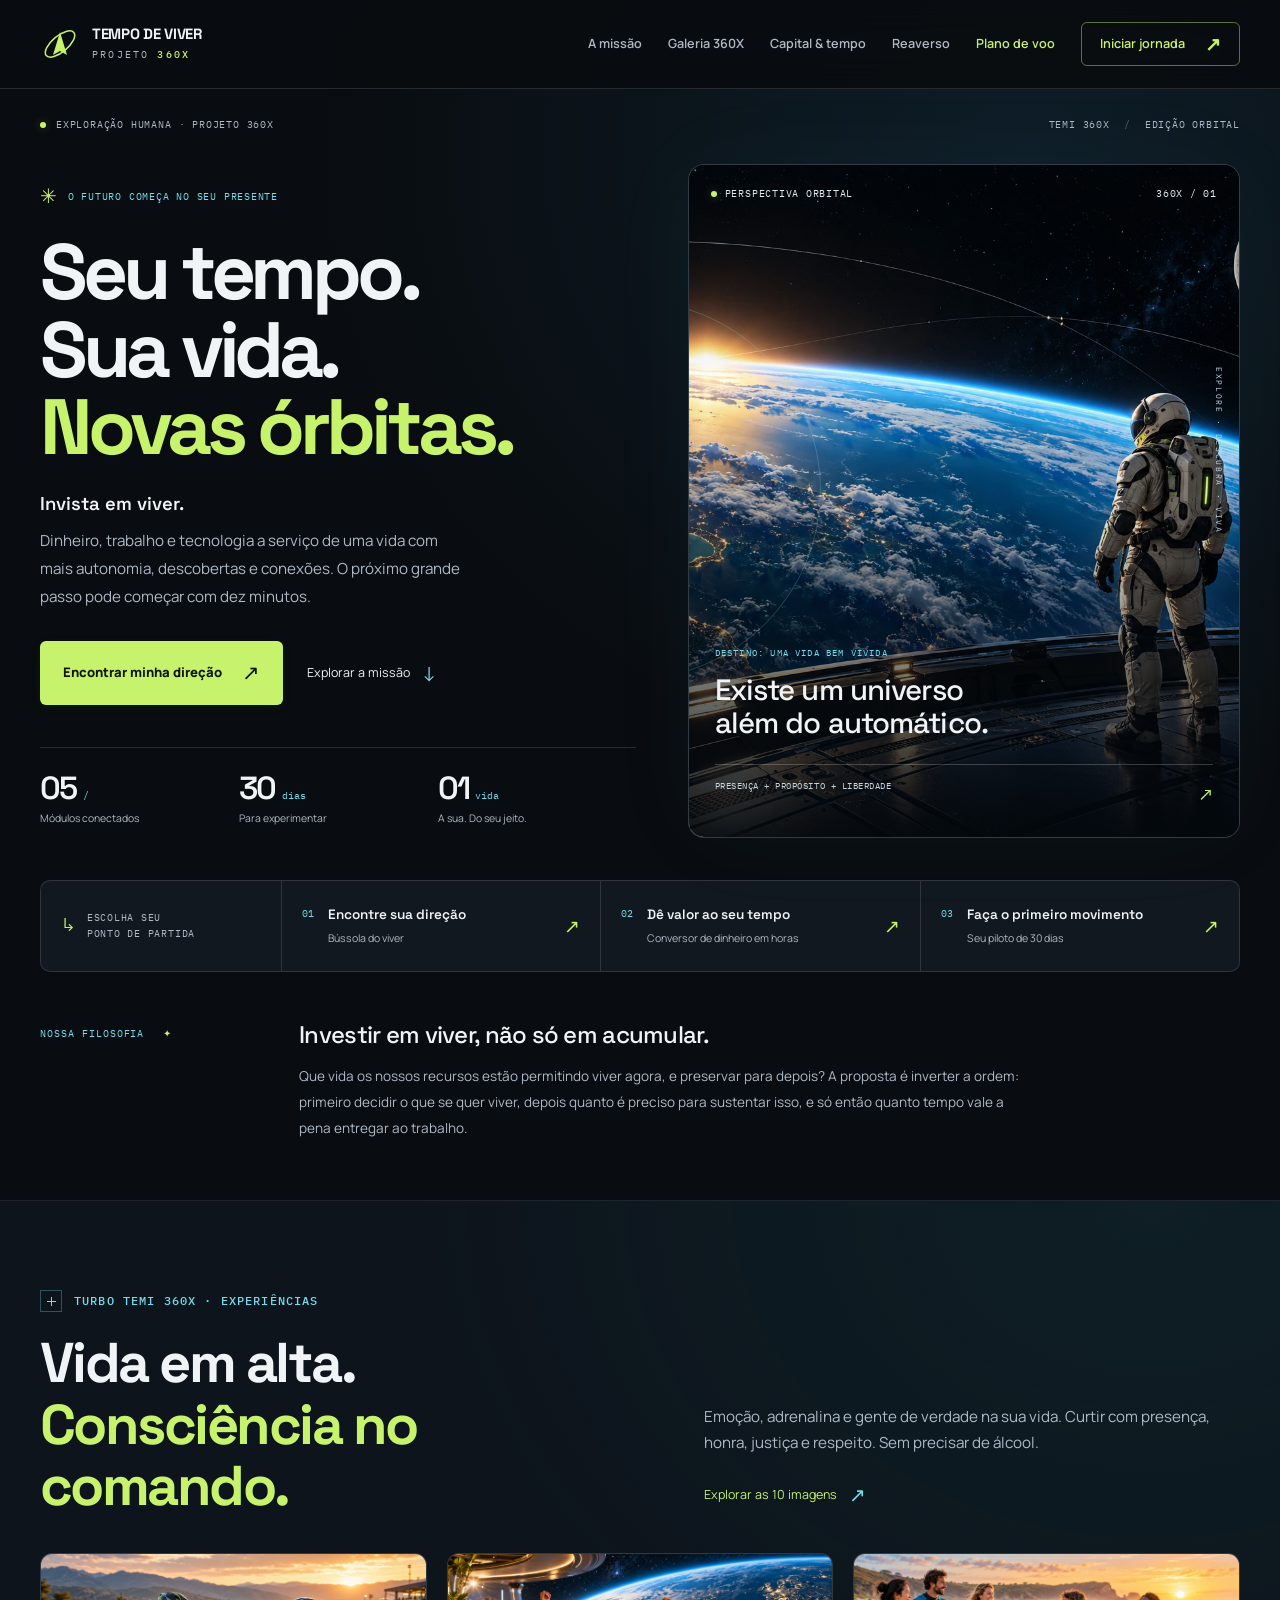
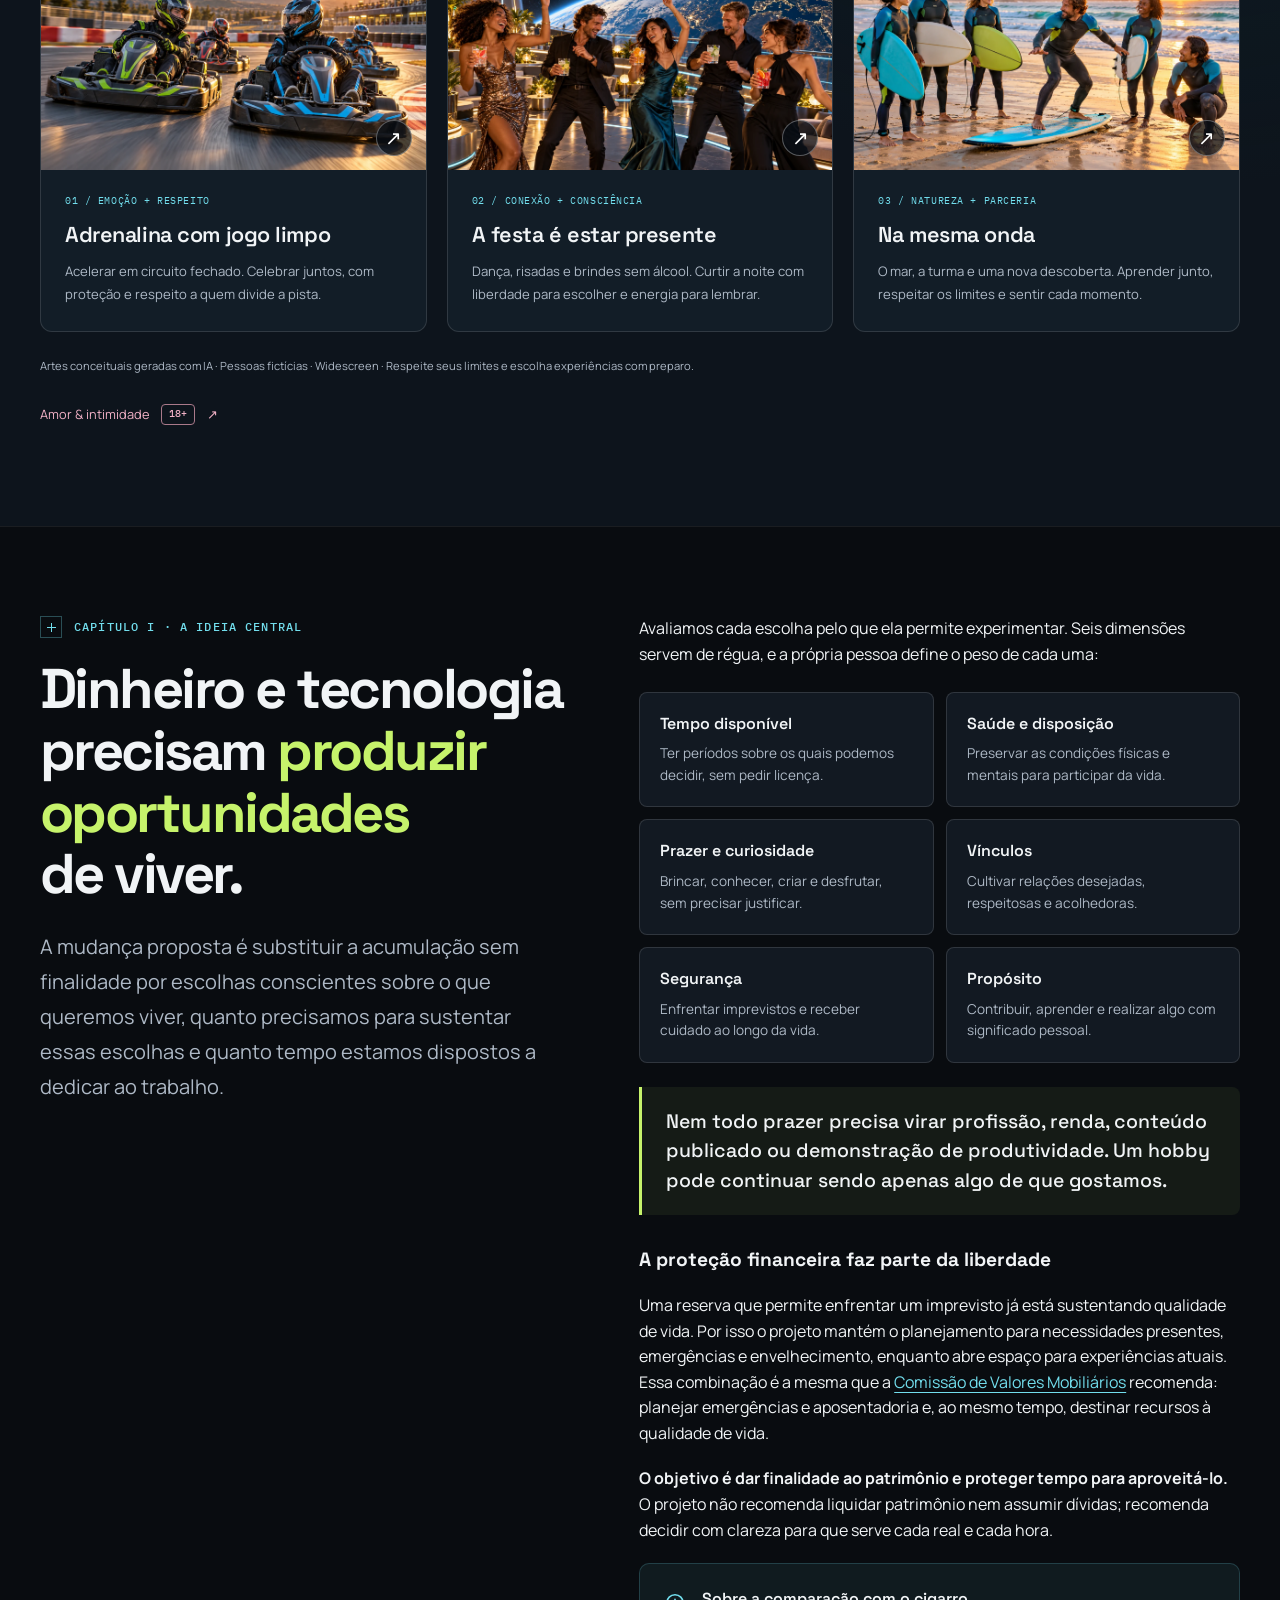
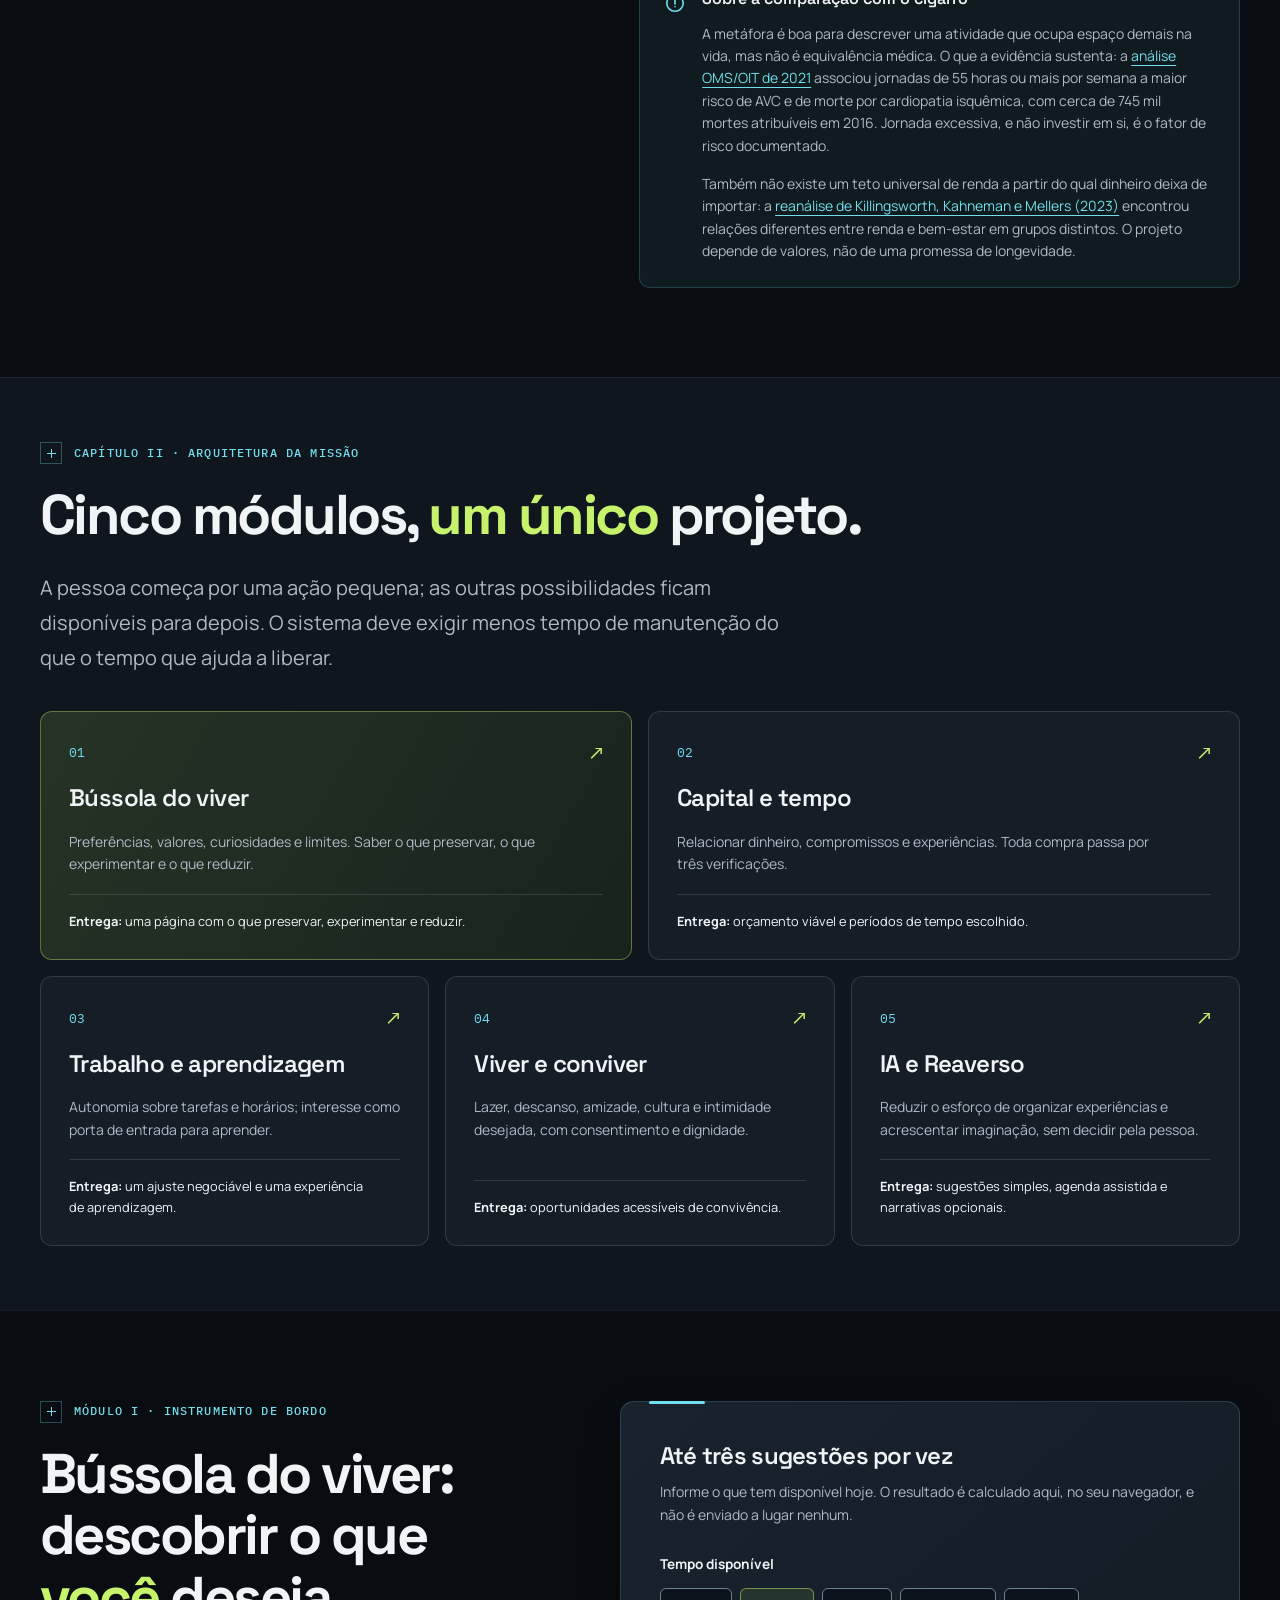
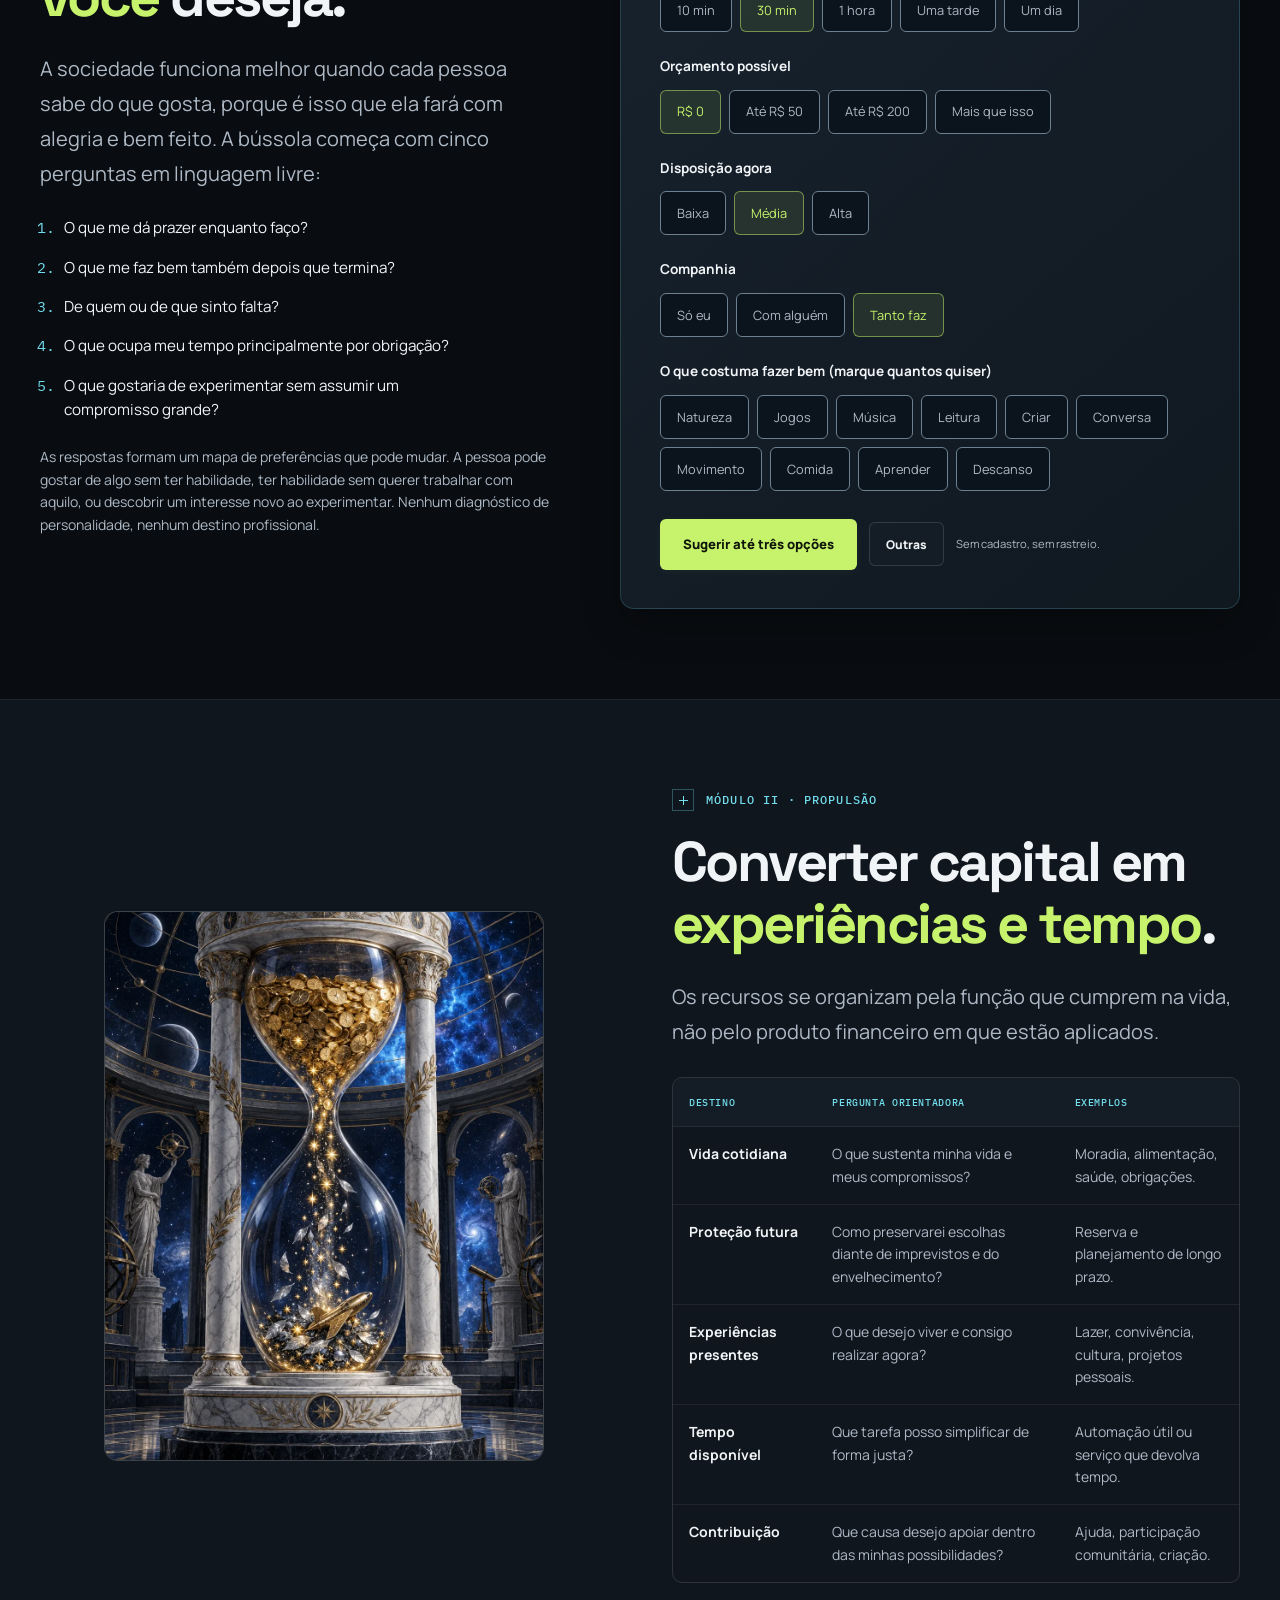
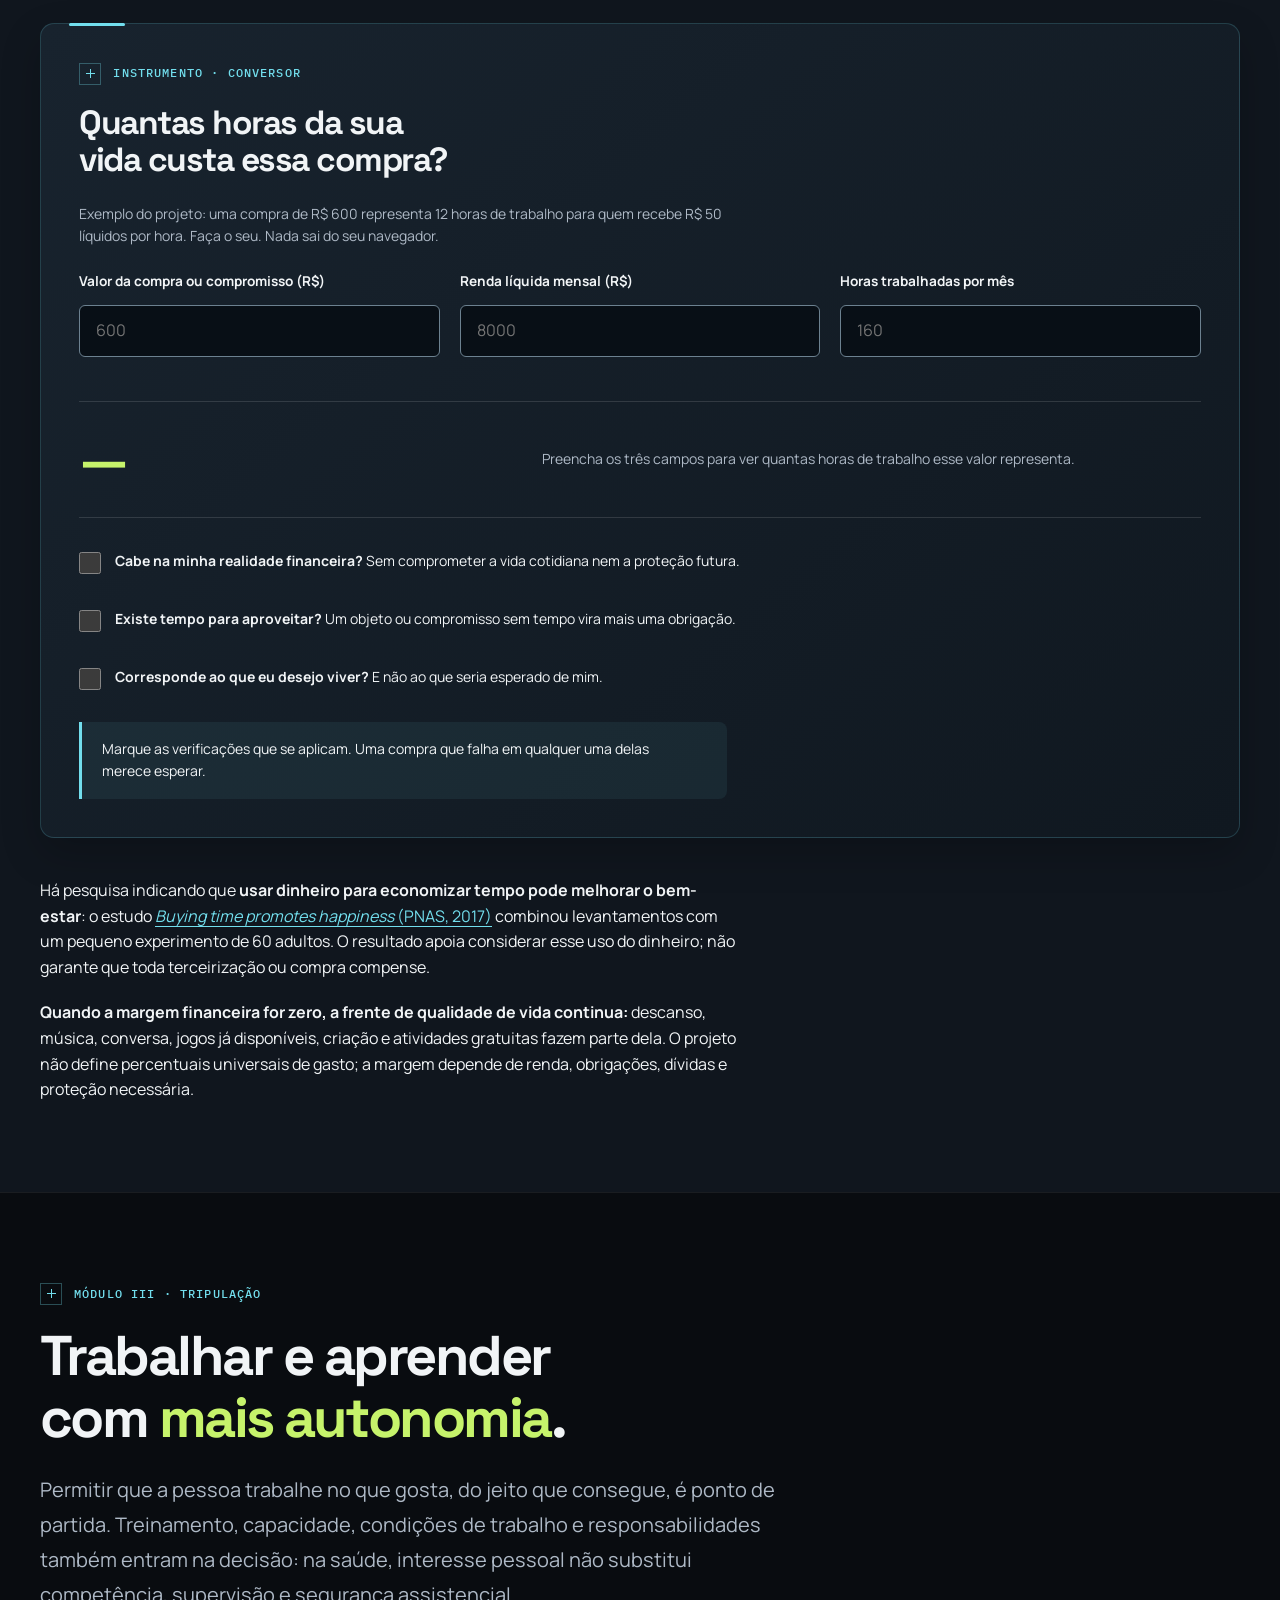
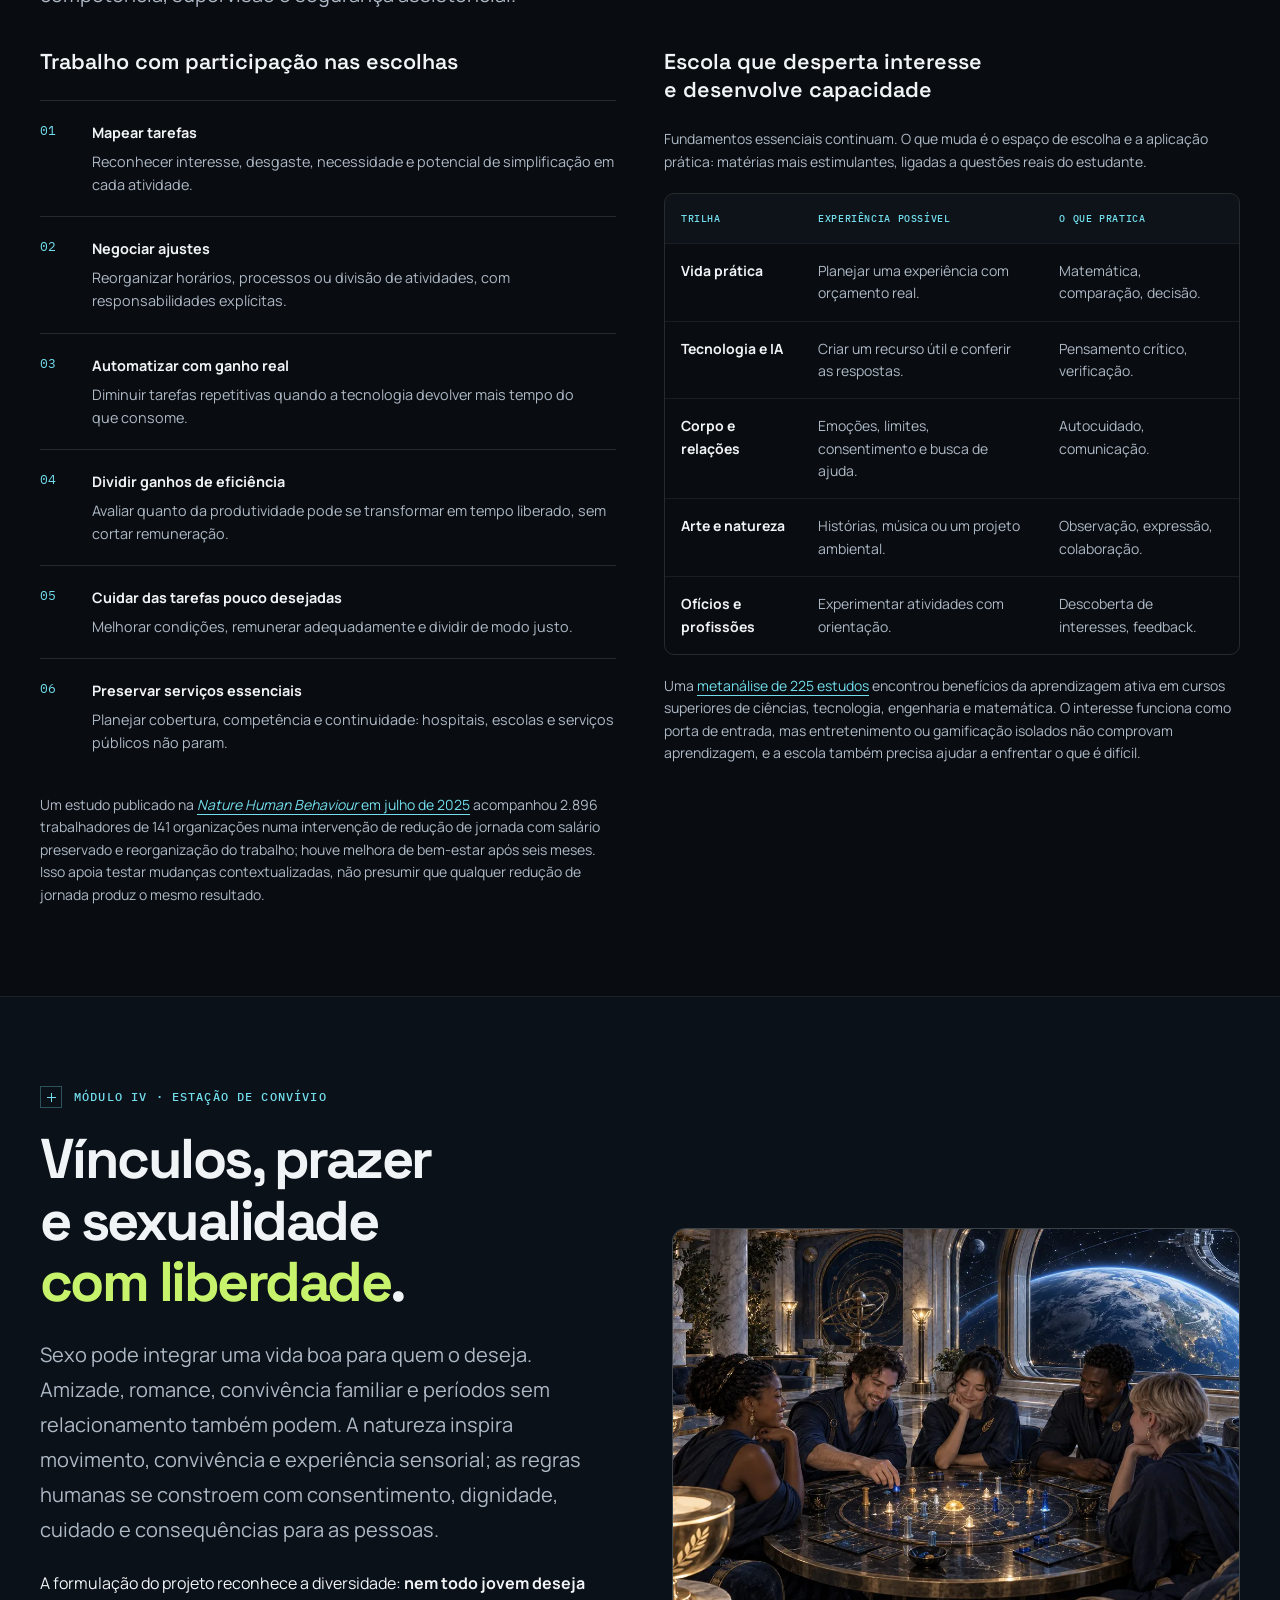
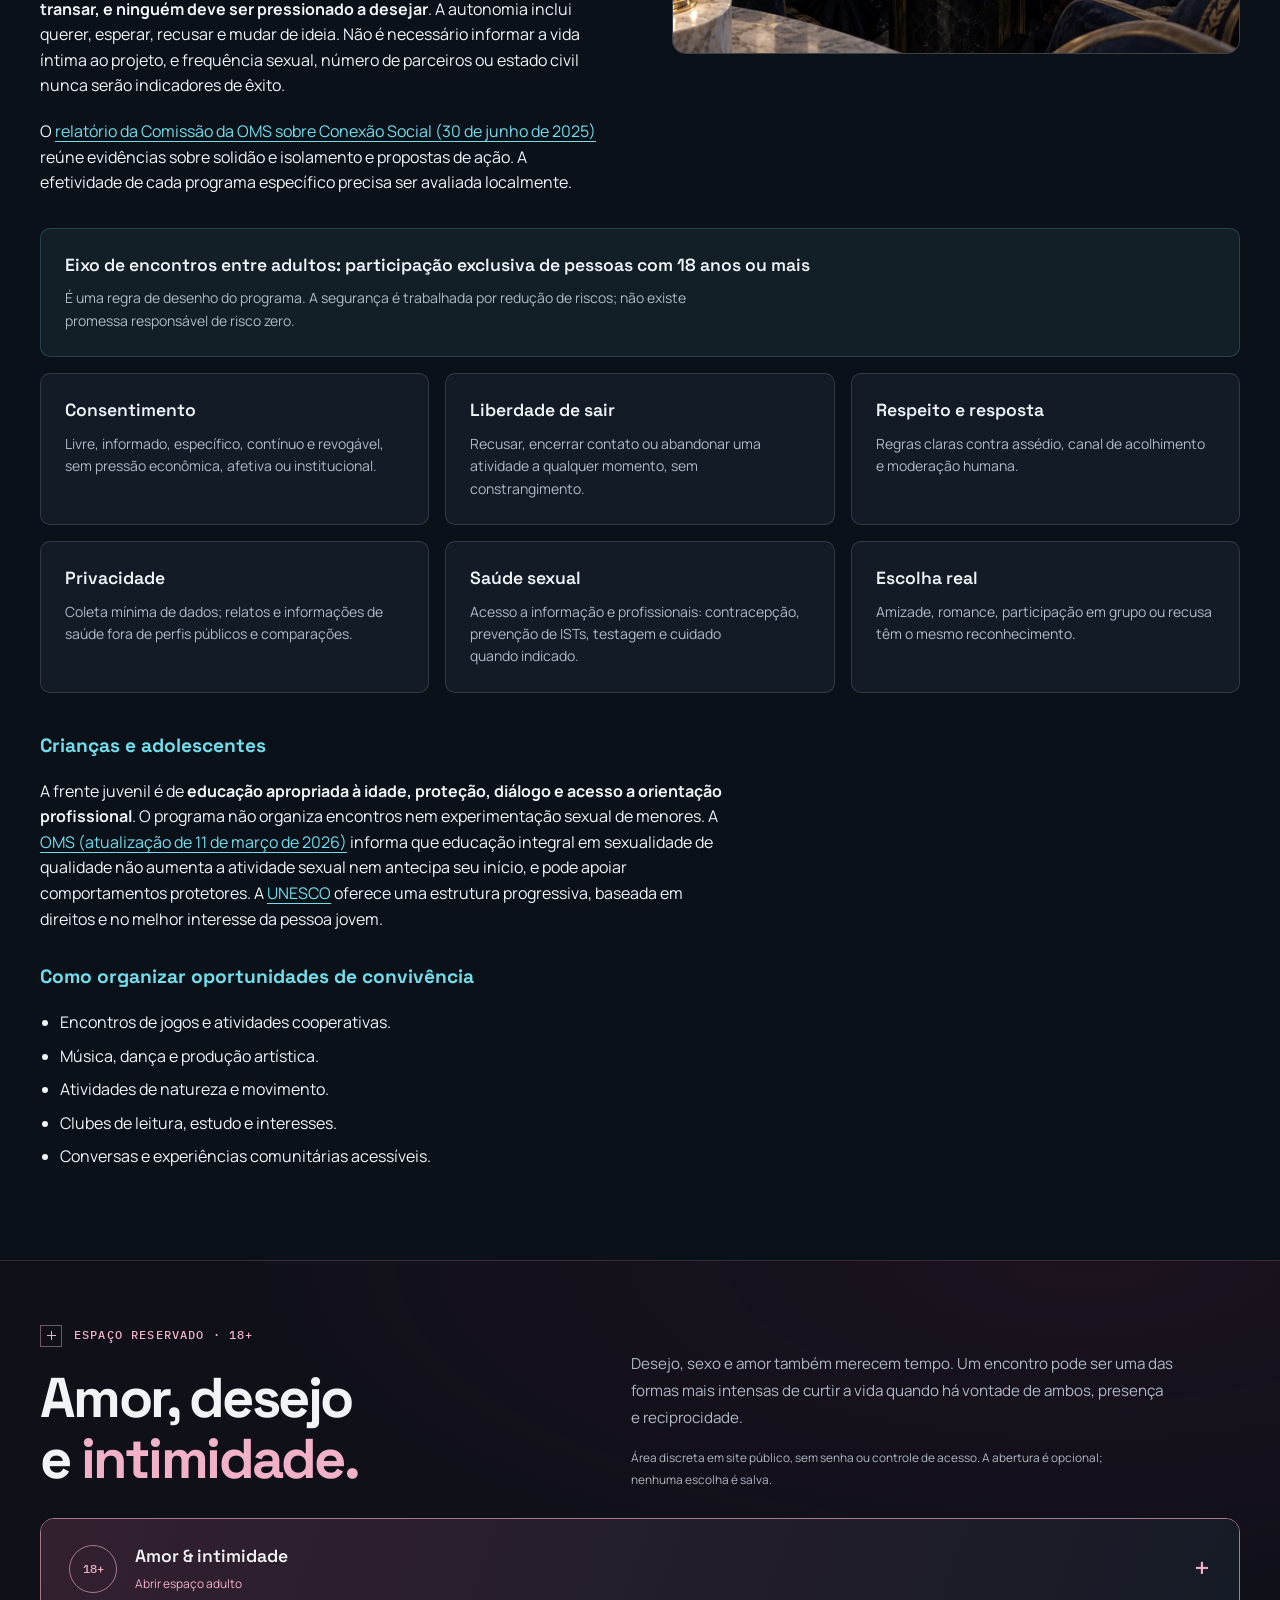
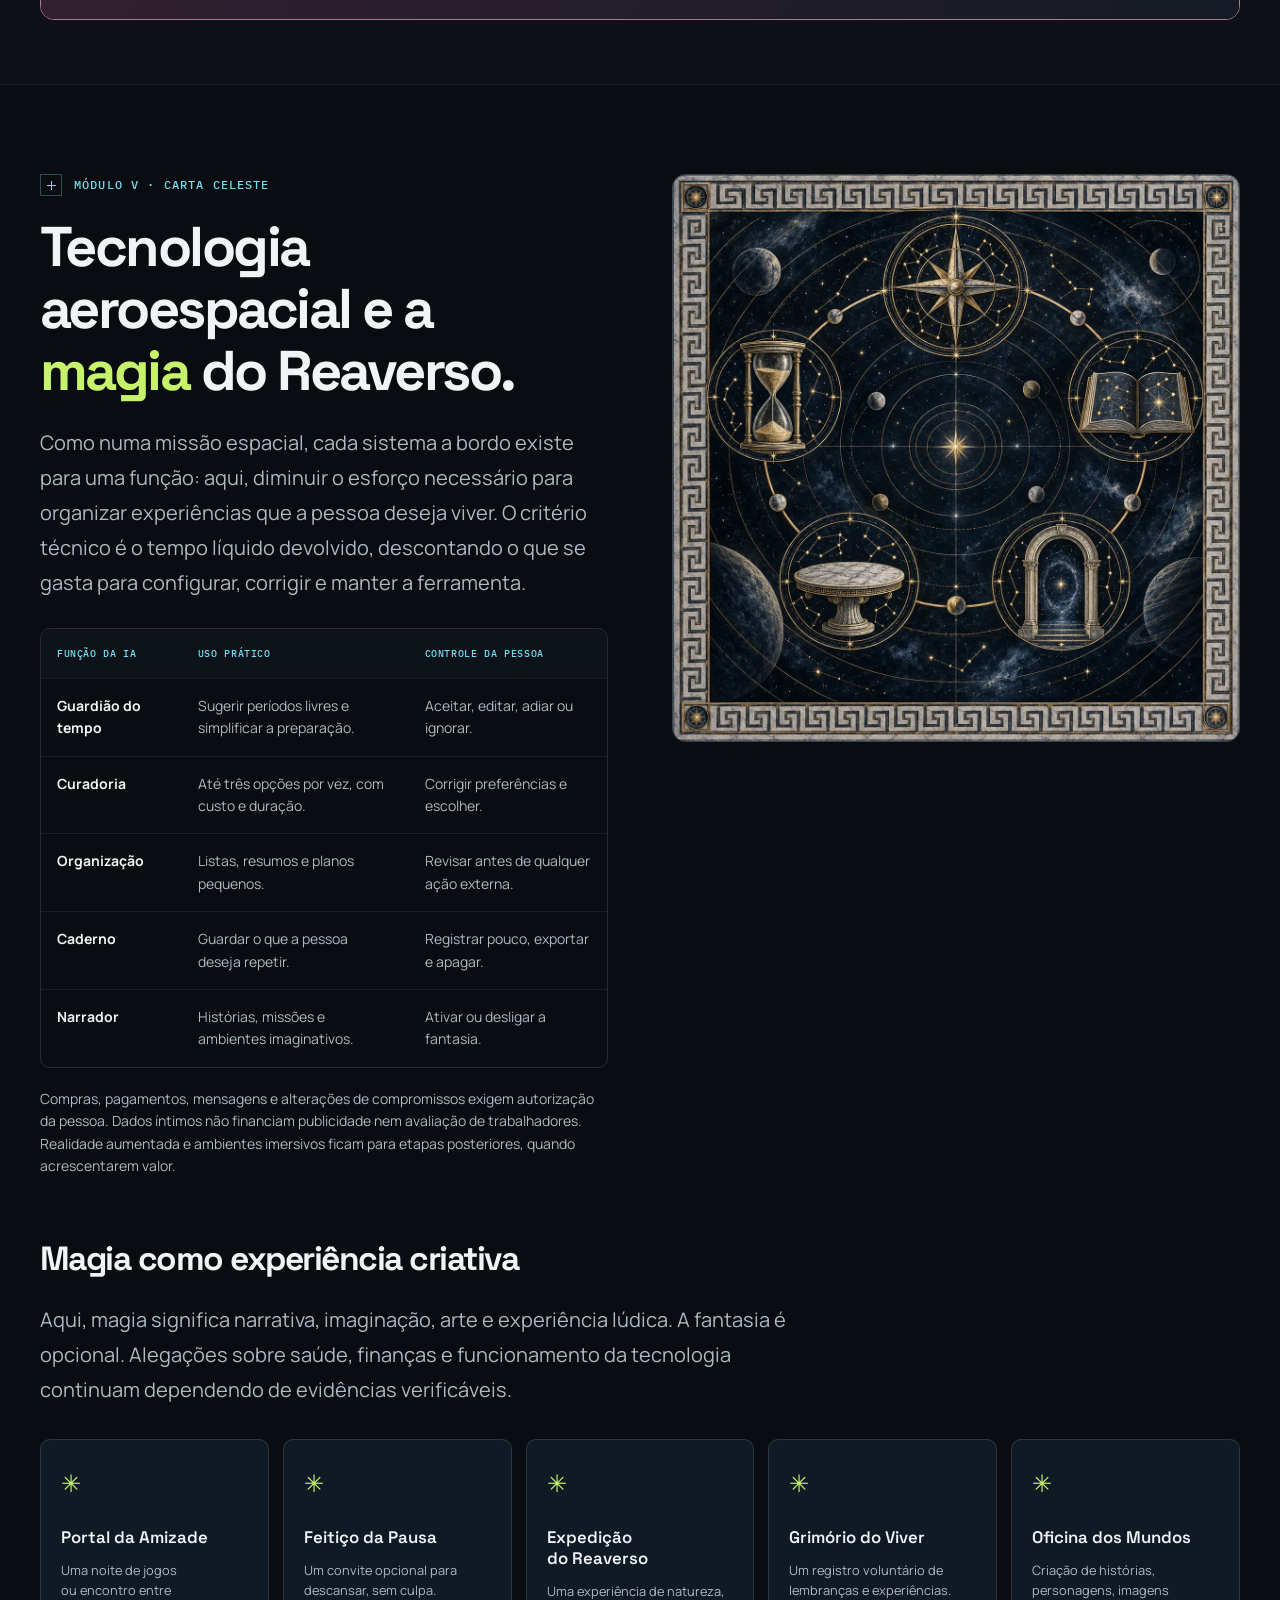
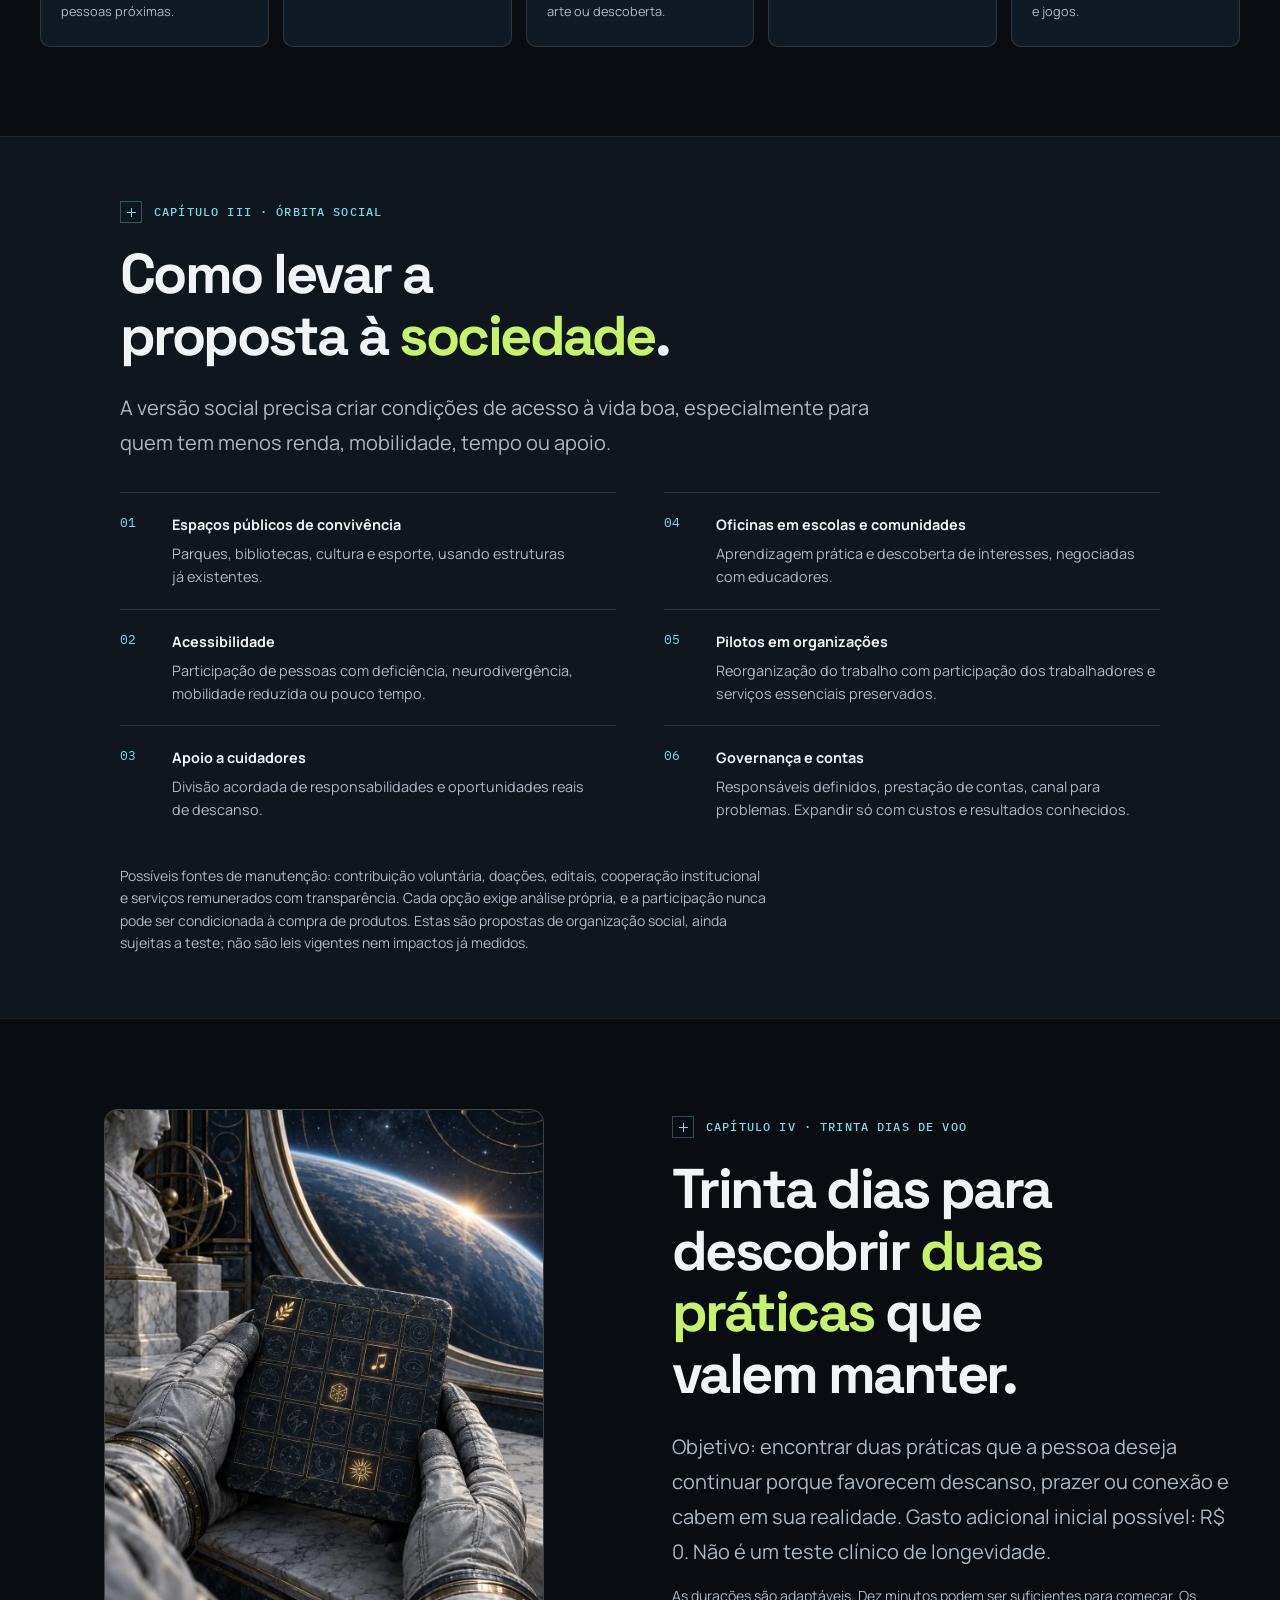
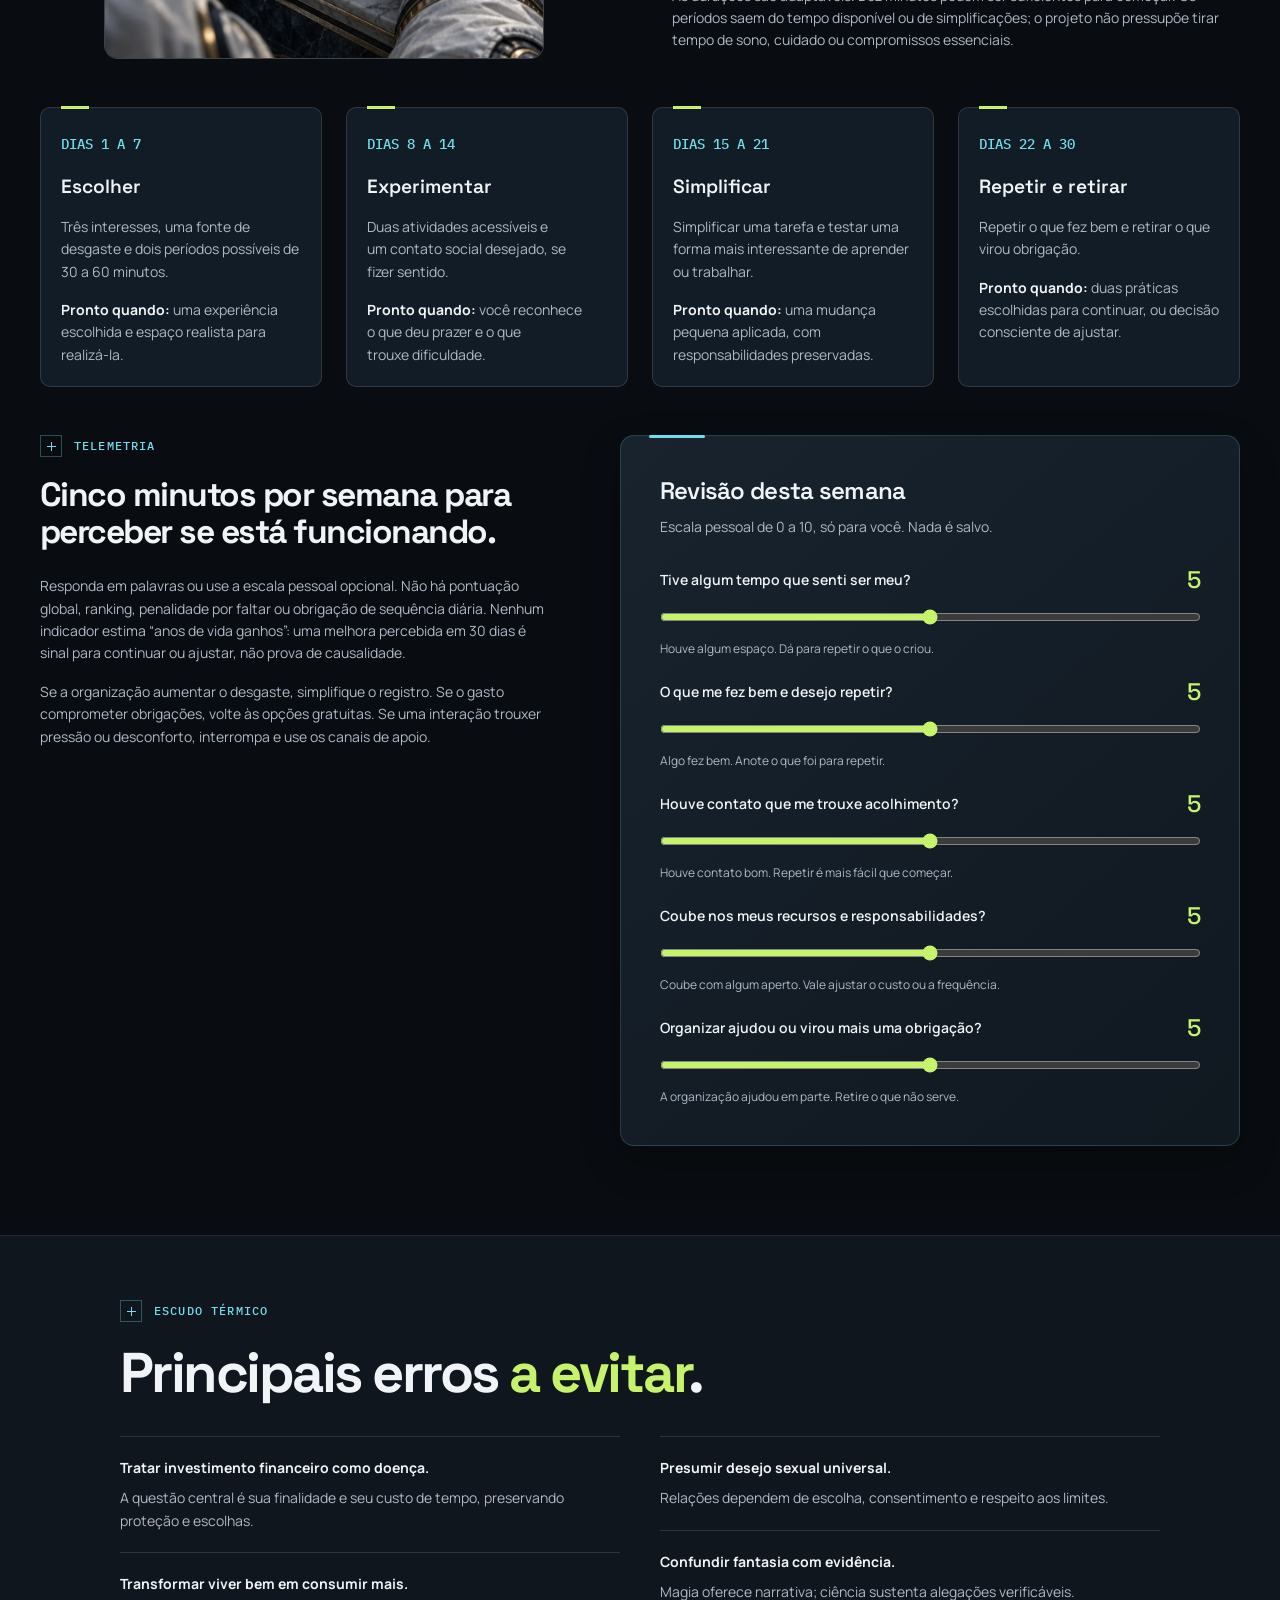
==== commit 8ba7b198: "feat(interface): adicione espaço adulto de amor e intimidade" ====
--- a/index.html
+++ b/index.html
@@ -115,6 +115,7 @@
       <div class="life-card__body"><p class="life-card__tag">03 / NATUREZA + PARCERIA</p><h3>Na mesma onda</h3><p>O mar, a turma e uma nova descoberta. Aprender junto, respeitar os limites e sentir cada momento.</p></div>
     </article></div>
         <p class="life-disclosure">Artes conceituais geradas com IA · Pessoas fictícias · Widescreen · Respeite seus limites e escolha experiências com preparo.</p>
+        <a class="intimacy-link" href="#amor-intimidade">Amor &amp; intimidade <span>18+</span> <span aria-hidden="true">↗</span></a>
       </div>
     </section>
 
@@ -432,6 +433,31 @@
       </div>
     </section>
 
+
+    <section class="section intimacy intimacy--full" id="amor-intimidade" aria-labelledby="intimacy-title">
+      <div class="wrap">
+      <div class="intimacy__intro">
+        <div><p class="kicker">ESPAÇO RESERVADO · 18+</p><h2 class="h-display" id="intimacy-title">Amor, desejo<br>e <em>intimidade.</em></h2></div>
+        <div><p class="lead">Desejo, sexo e amor também merecem tempo. Um encontro pode ser uma das formas mais intensas de curtir a vida quando há vontade de ambos, presença e reciprocidade.</p><p class="intimacy__privacy">Área discreta em site público, sem senha ou controle de acesso. A abertura é opcional; nenhuma escolha é salva.</p></div>
+      </div>
+      <details class="intimacy__space">
+        <summary class="intimacy__entry"><span class="intimacy__seal" aria-hidden="true">18+</span><span><strong>Amor &amp; intimidade</strong><span class="intimacy__entry-label intimacy__when-closed">Abrir espaço adulto</span><span class="intimacy__entry-label intimacy__when-open">Fechar espaço adulto</span></span><span class="intimacy__toggle" aria-hidden="true">+</span></summary>
+        <div class="intimacy__content">
+          <div class="intimacy__encounter">
+            <figure class="intimacy__figure"><img src="./assets/amor-intimidade-v1.webp" width="1672" height="941" loading="lazy" decoding="async" alt="Casal fictício de adultos, vestido com roupas de noite, compartilha um abraço e um beijo suave em uma varanda futurista com a Terra ao fundo."><figcaption>Arte romântica gerada com IA · Pessoas adultas fictícias.</figcaption></figure>
+            <div class="intimacy__words"><p class="intimacy__eyebrow">QUÍMICA + AFETO + LIBERDADE</p><h3>Viver o desejo.<br>Cuidar do encontro.</h3><p>O frio na barriga, o beijo, o carinho e a intimidade sexual têm lugar aqui. Para quem deseja, sexo e amor podem fazer parte de uma vida com mais prazer e conexão.</p><p>A intensidade combina com os três princípios quando as pessoas escolhem vivê-los juntas:</p></div>
+          </div>
+          <div class="intimacy__values">
+            <article><span aria-hidden="true">01 /</span><h3>Honra</h3><p>Ser honesto sobre intenções, respeitar os acordos da relação e cuidar da confiança.</p></article>
+            <article><span aria-hidden="true">02 /</span><h3>Justiça</h3><p>Reconhecer a liberdade e o prazer de quem participa, com reciprocidade e sem pressão.</p></article>
+            <article><span aria-hidden="true">03 /</span><h3>Consciência</h3><p>Conversar sobre desejos e limites, escolher com clareza e respeitar o direito de parar ou mudar de ideia.</p></article>
+          </div>
+          <div class="intimacy__closing"><p>Um encontro a dois, música, conversa sem pressa, carinho e espaço para descobrir o que ambos desejam. Diversão sem álcool, com presença de verdade.</p><a href="./index.html#conviver">Ver os princípios de cuidado e consentimento <span aria-hidden="true">↗</span></a></div>
+        </div>
+      </details>
+      </div>
+    </section>
+
     <!-- ===================== REAVERSO ===================== -->
     <section class="section" id="reaverso">
       <div class="wrap">
--- a/style.css
+++ b/style.css
@@ -440,3 +440,61 @@
 @media (max-width: 380px) { .gallery-back { max-width: 75px; font-size: .65rem; line-height: 1.5; } }
 
 @media (max-width: 380px) { .hero__title { font-size: clamp(2.25rem, 9.6vw, 2.6rem); } }
+/* Espaço adulto opcional: reserva editorial, sem controle de acesso. */
+.intimacy-link { display: inline-flex; flex-wrap: wrap; align-items: center; gap: 12px; min-height: 44px;
+  margin-top: 16px; color: #f1b1c6; font-size: .8rem; text-decoration: none; }
+.intimacy-link > span:first-of-type { padding: 2px 7px; border: 1px solid #a9798a; border-radius: 4px;
+  font: 500 .62rem/1.5 var(--font-roman); }
+.intimacy-link:hover { color: #ffcada; }
+.intimacy { --intimacy-accent: #f1b1c6; padding-block: 64px; margin-top: 48px; border-top: 1px solid #f1b1c62b; }
+.intimacy--full { margin-top: 0; background: radial-gradient(ellipse at 85% 0, #5a203829, transparent 55%), #101019; }
+.intimacy__intro { display: grid; grid-template-columns: 1fr 1.12fr; gap: 48px; align-items: end; margin-bottom: 28px; }
+.intimacy .kicker { color: var(--intimacy-accent); }
+.intimacy .kicker::before { border-color: #f1b1c670; color: var(--intimacy-accent); }
+.intimacy .h-display { font-size: var(--text-2xl); margin-bottom: 0; }
+.intimacy .h-display em { color: var(--intimacy-accent); }
+.intimacy__intro .lead { font-size: .95rem; }
+.intimacy__privacy { margin-top: 16px; color: var(--color-text-muted); font-size: .74rem; line-height: 1.8; }
+.intimacy__space { border: 1px solid #a9798a; border-radius: 14px; overflow: hidden; background: #17131e; }
+.intimacy__entry { display: flex; align-items: center; gap: 18px; padding: 24px 28px; min-height: 100px;
+  cursor: pointer; list-style: none; background: linear-gradient(110deg, #33202f, #151b26); }
+.intimacy__entry::-webkit-details-marker { display: none; }
+.intimacy__entry:focus-visible { outline: 3px solid var(--intimacy-accent); outline-offset: -5px; border-radius: 12px; }
+.intimacy__entry:hover { background: linear-gradient(110deg, #45283c, #1b2938); }
+.intimacy__seal { display: grid; place-items: center; width: 48px; height: 48px; flex: none; border: 1px solid #a9798a;
+  border-radius: 50%; color: var(--intimacy-accent); font: 500 .75rem/1 var(--font-roman); }
+.intimacy__entry strong { display: block; color: var(--color-text); font: 600 1.1rem/1.3 var(--font-display); }
+.intimacy__entry-label { display: block; font-size: .75rem; color: var(--intimacy-accent); margin-top: 6px; }
+.intimacy__toggle { font: 400 1.8rem/1 var(--font-display); margin-left: auto; color: var(--intimacy-accent); }
+.intimacy__when-open { display: none; }
+.intimacy__space[open] .intimacy__when-closed { display: none; }
+.intimacy__space[open] .intimacy__when-open { display: block; }
+.intimacy__space[open] .intimacy__toggle { transform: rotate(45deg); }
+.intimacy__content { padding: 28px; border-top: 1px solid #f1b1c62b; }
+.intimacy__encounter { display: grid; grid-template-columns: minmax(0, 1.2fr) minmax(0, 1fr); gap: 32px; align-items: center; }
+.intimacy__figure { min-width: 0; }
+.intimacy__figure img { display: block; width: 100%; height: auto; aspect-ratio: 16/9; object-fit: cover; border-radius: 10px; border: 1px solid #ffffff26; }
+.intimacy__figure figcaption { margin-top: 10px; font-size: .64rem; color: var(--color-text-muted); }
+.intimacy__eyebrow { font: 400 .6rem/1.8 var(--font-roman); color: var(--intimacy-accent); letter-spacing: .08em; margin-bottom: 16px; }
+.intimacy__words h3 { font: 600 clamp(1.5rem, 2.2vw, 2rem)/1.15 var(--font-display); letter-spacing: -.04em; margin-bottom: 18px; }
+.intimacy__words > p:not(.intimacy__eyebrow) { font-size: .85rem; color: var(--color-text-muted); line-height: 1.9; }
+.intimacy__words > p + p { margin-top: 16px; }
+.intimacy__values { display: grid; grid-template-columns: repeat(3, minmax(0, 1fr)); gap: 16px; margin-top: 28px; }
+.intimacy__values article { padding: 22px; border: 1px solid #f1b1c638; border-radius: 8px; background: #ffffff04; }
+.intimacy__values article > span { color: var(--intimacy-accent); font: 400 .7rem/1.4 var(--font-roman); }
+.intimacy__values h3 { margin-block: 12px 8px; font: 600 1.15rem/1.4 var(--font-display); }
+.intimacy__values p { font-size: .8rem; color: var(--color-text-muted); }
+.intimacy__closing { padding-top: 24px; margin-top: 24px; border-top: 1px solid #f1b1c62b; }
+.intimacy__closing p { color: var(--color-text-muted); font-size: .85rem; line-height: 1.9; }
+.intimacy__closing a { display: inline-flex; align-items: center; gap: 12px; min-height: 44px; margin-top: 12px;
+  color: var(--intimacy-accent); font-size: .78rem; text-decoration: none; }
+@media (max-width: 900px) { .intimacy__encounter { grid-template-columns: minmax(0, 1fr); gap: 24px; } }
+@media (max-width: 720px) {
+  .intimacy__intro, .intimacy__values { grid-template-columns: minmax(0, 1fr); gap: 24px; }
+  .intimacy__intro { gap: 20px; }
+  .intimacy__entry { padding: 20px; gap: 14px; }
+  .intimacy__content { padding: 20px; }
+  .intimacy__entry strong { font-size: 1rem; }
+  .intimacy__seal { width: 40px; height: 40px; font-size: .65rem; }
+  .intimacy__values { gap: 12px; }
+}
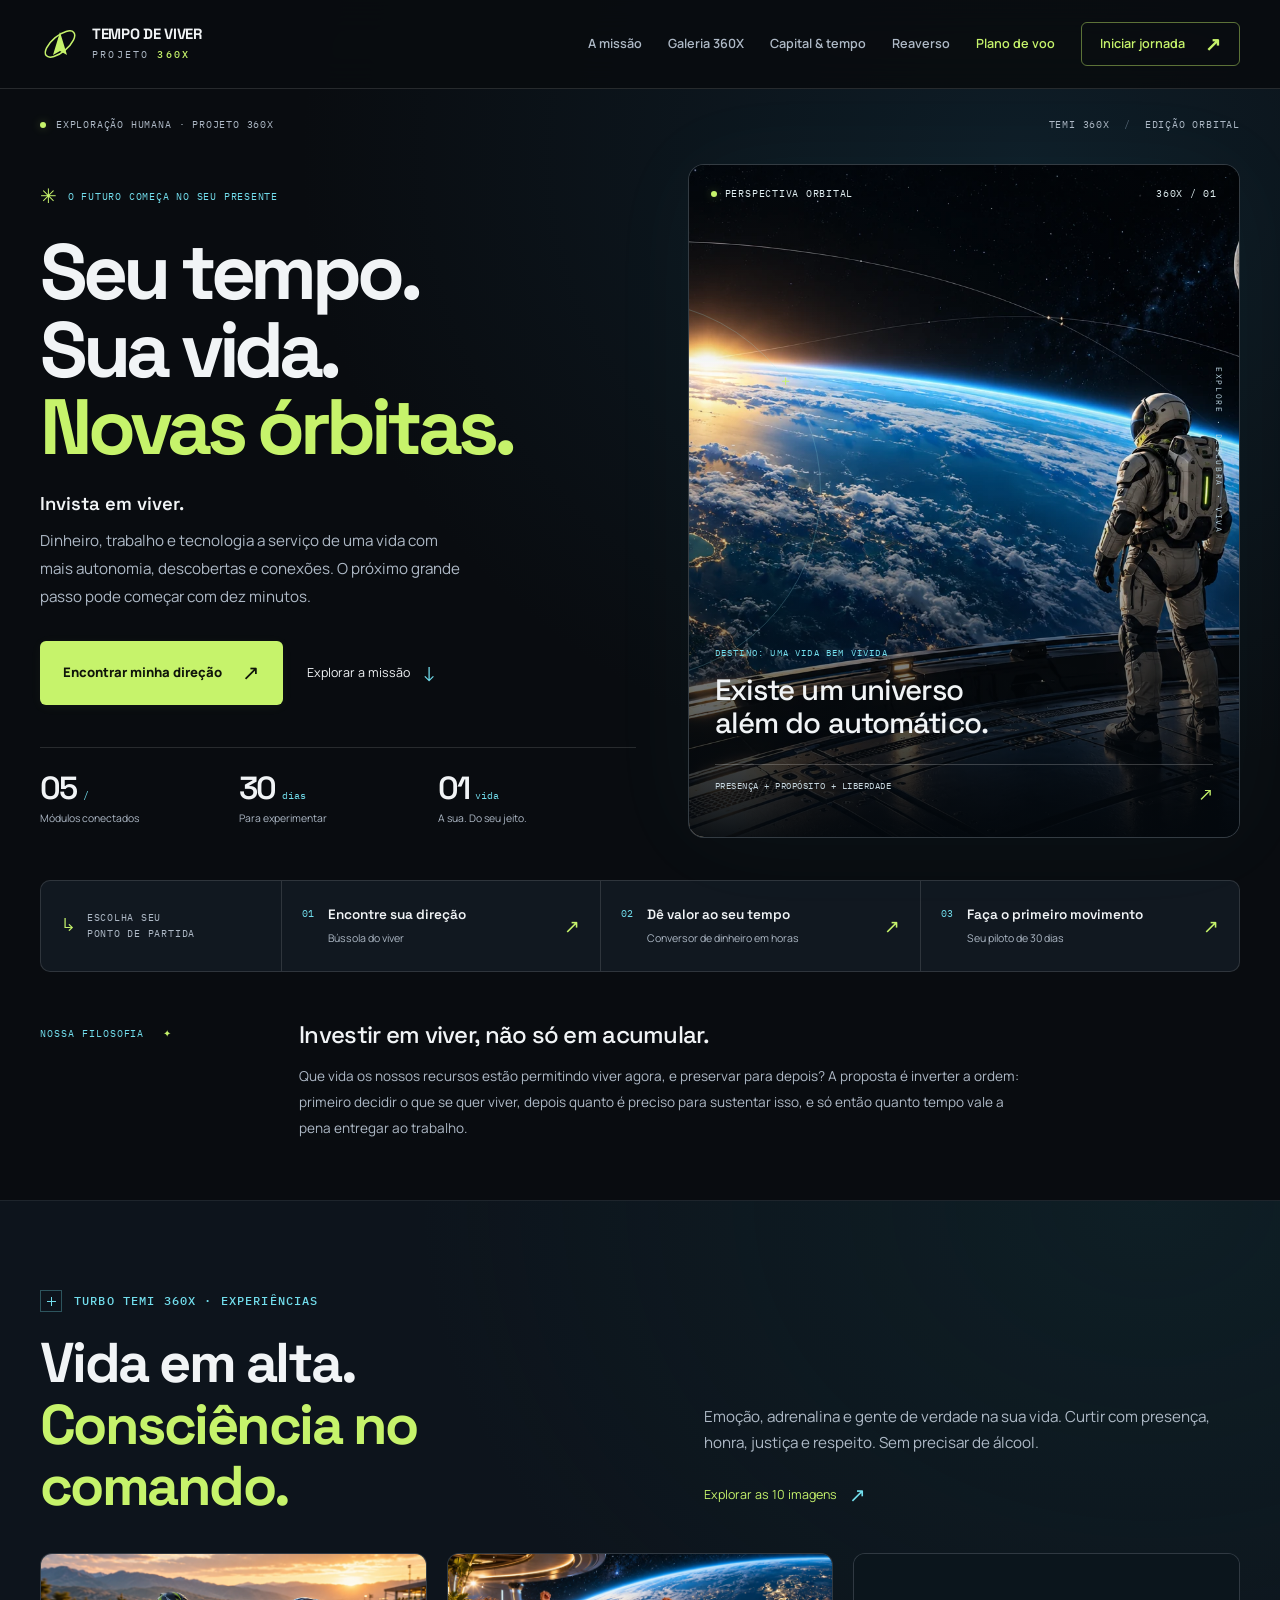
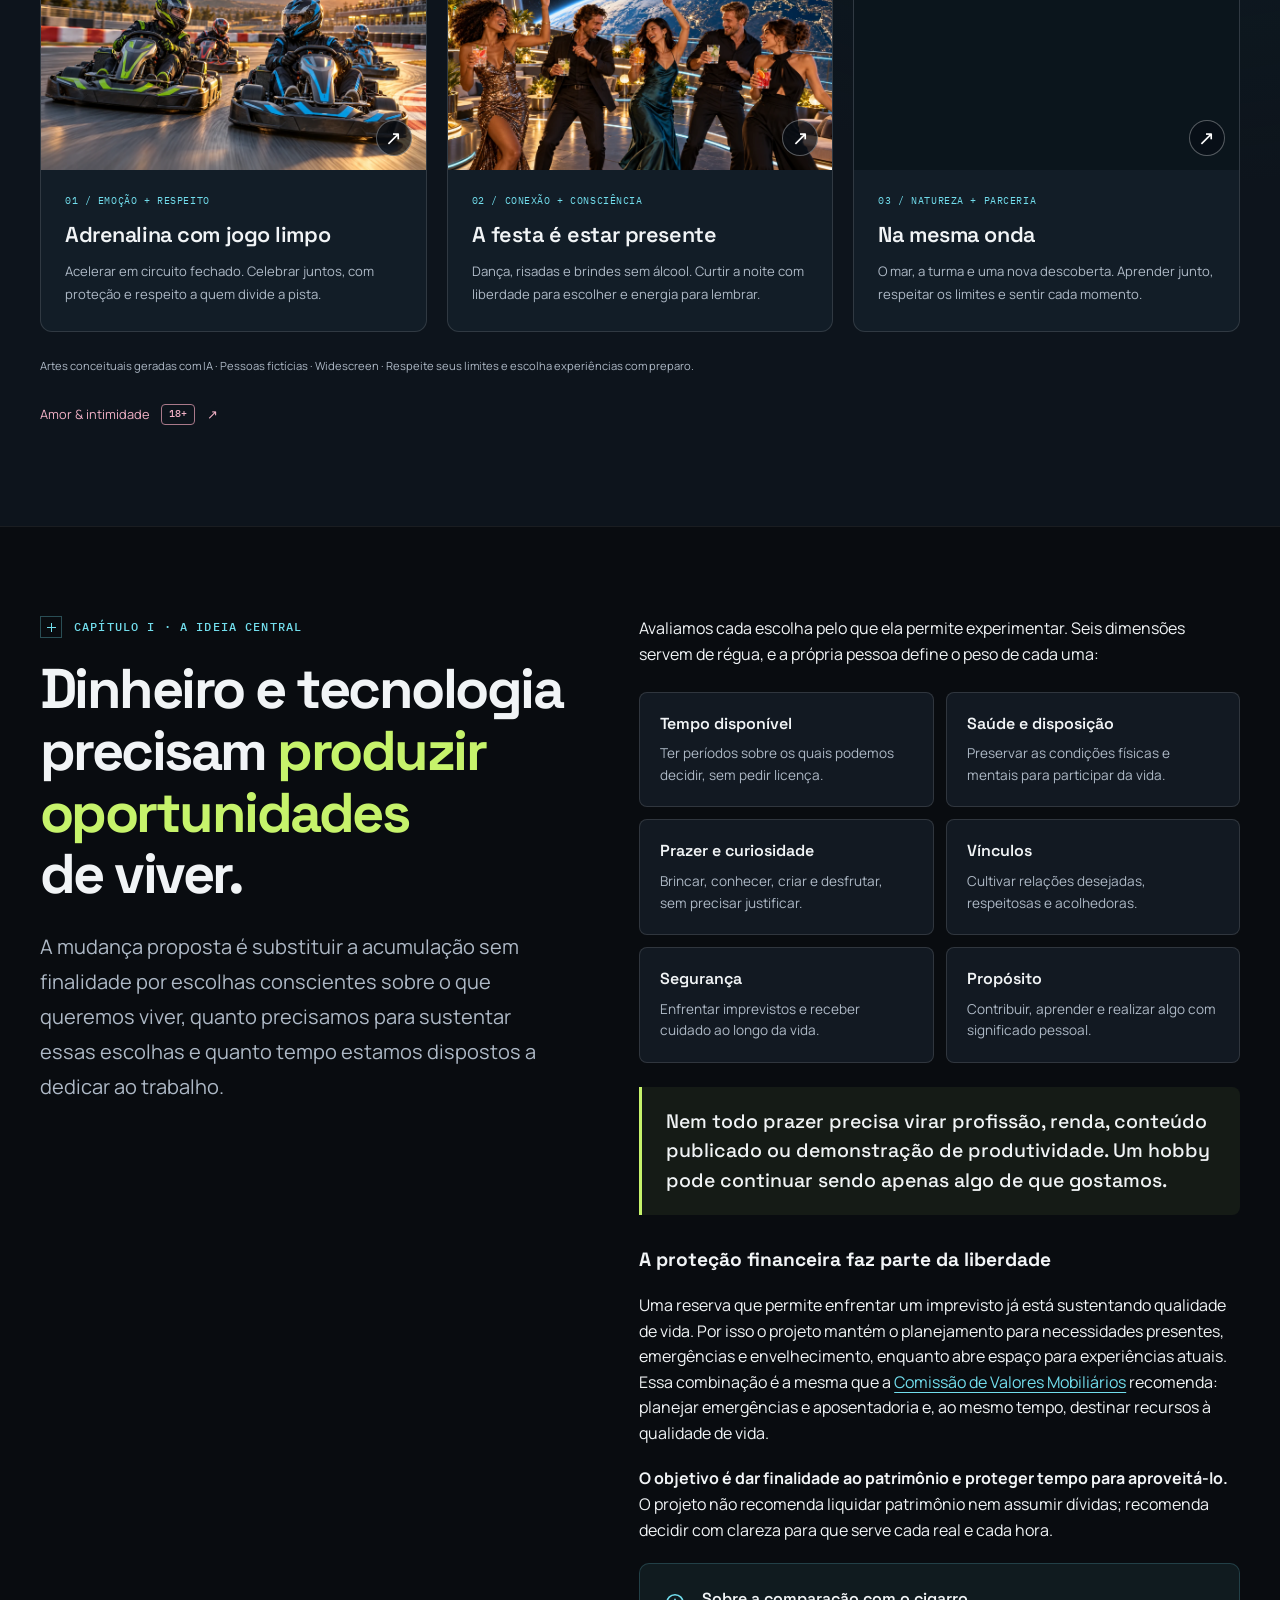
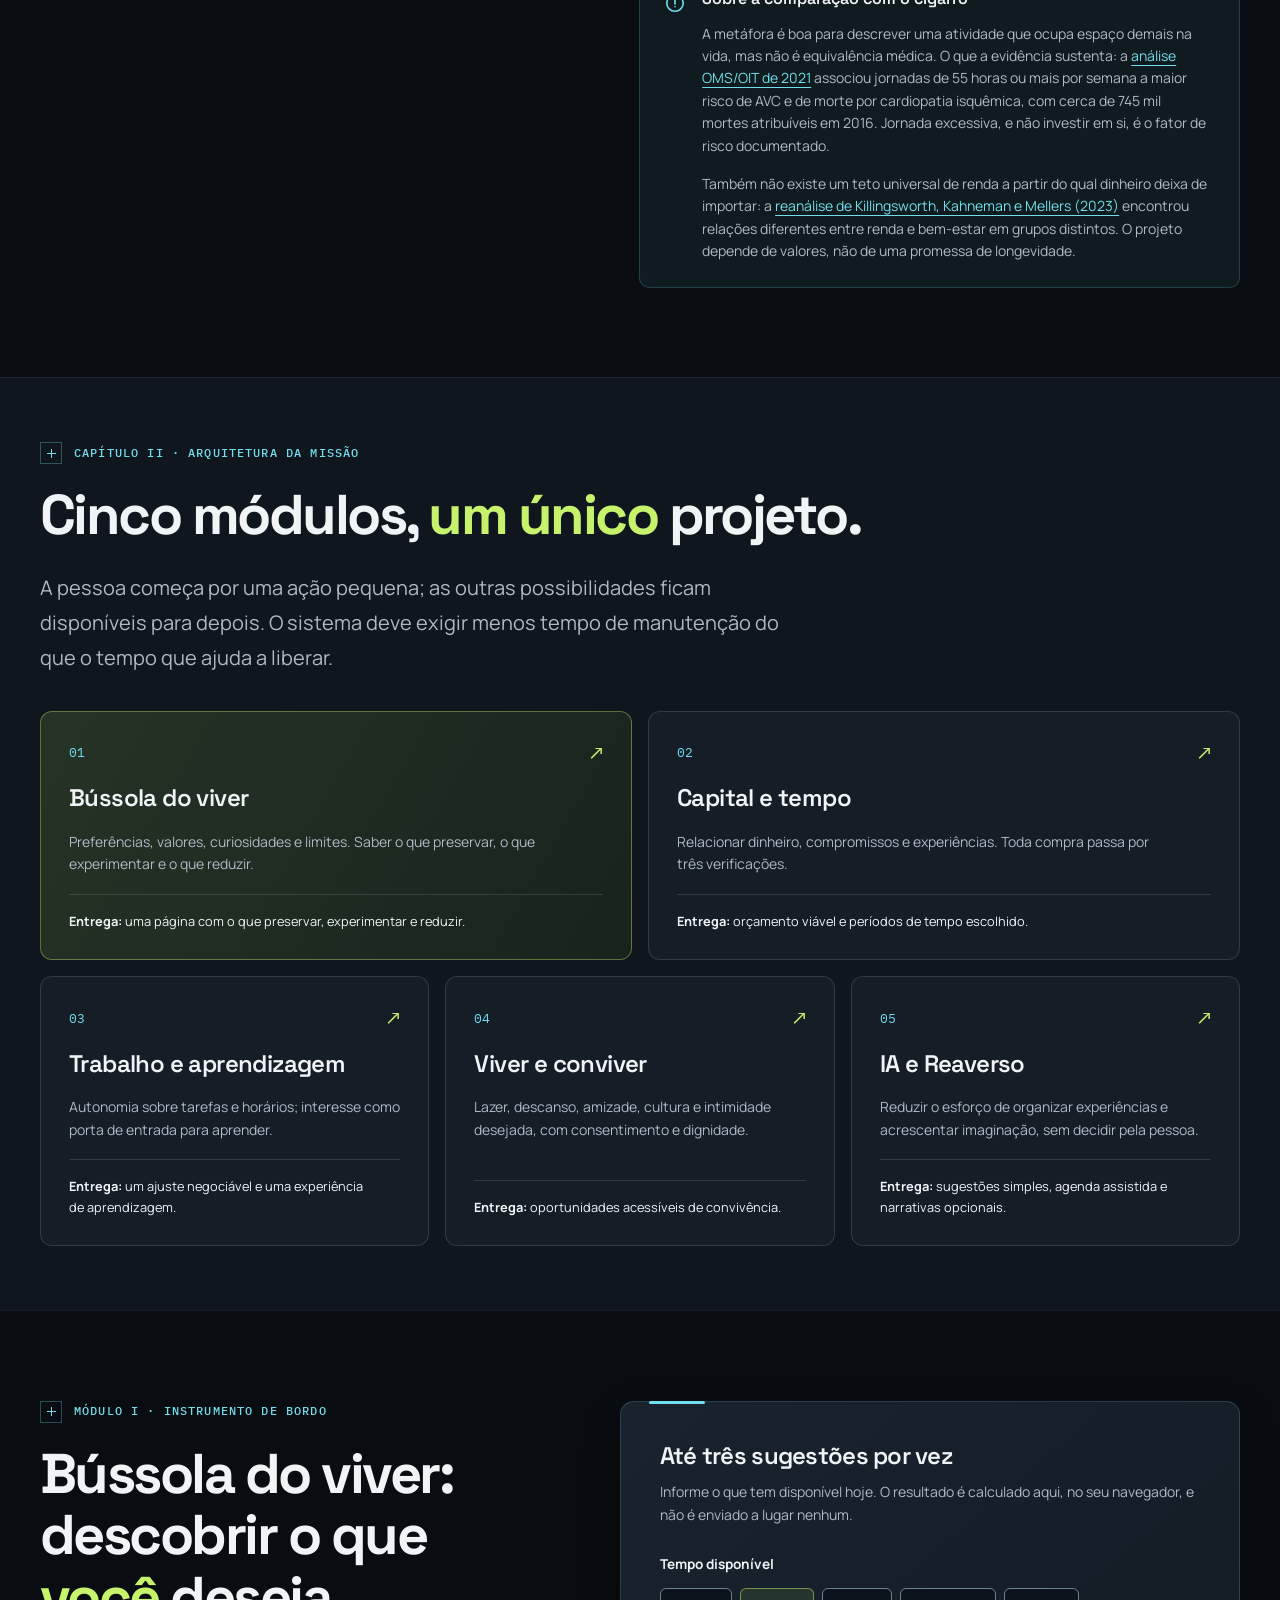
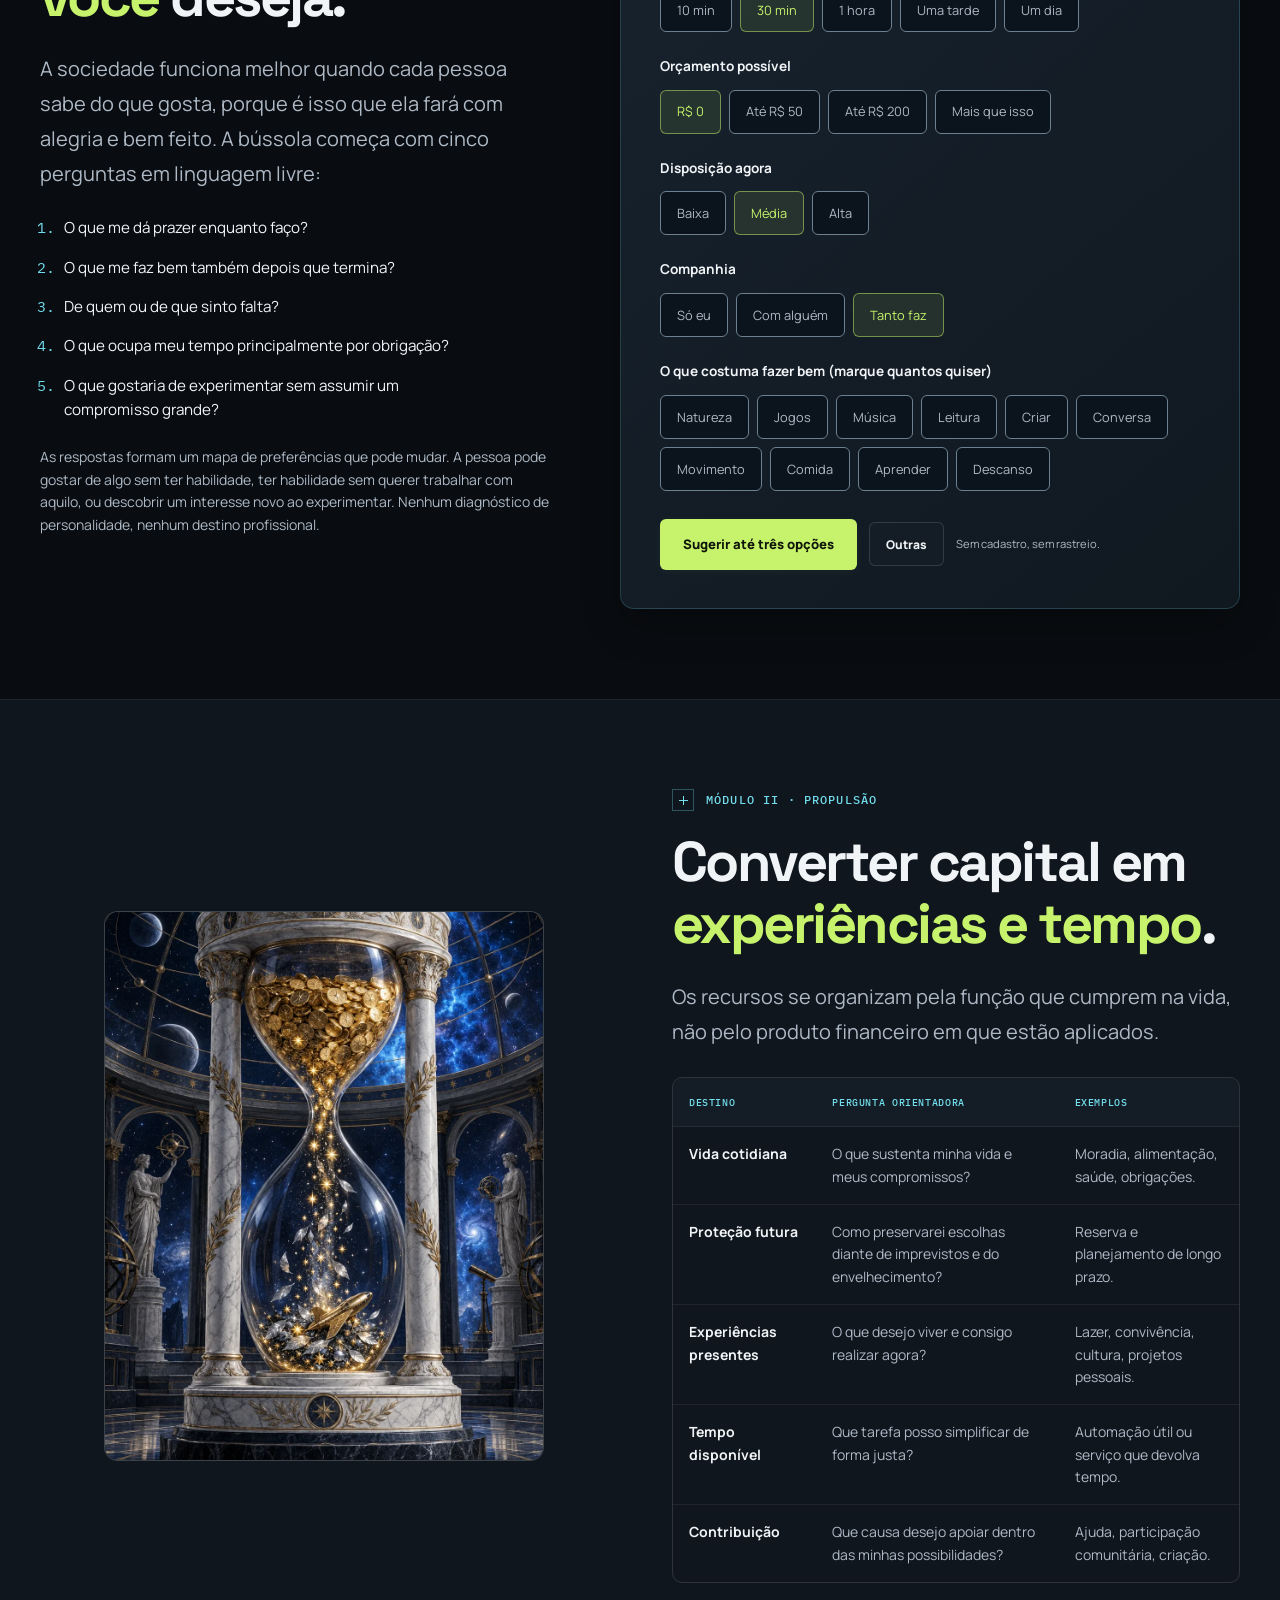
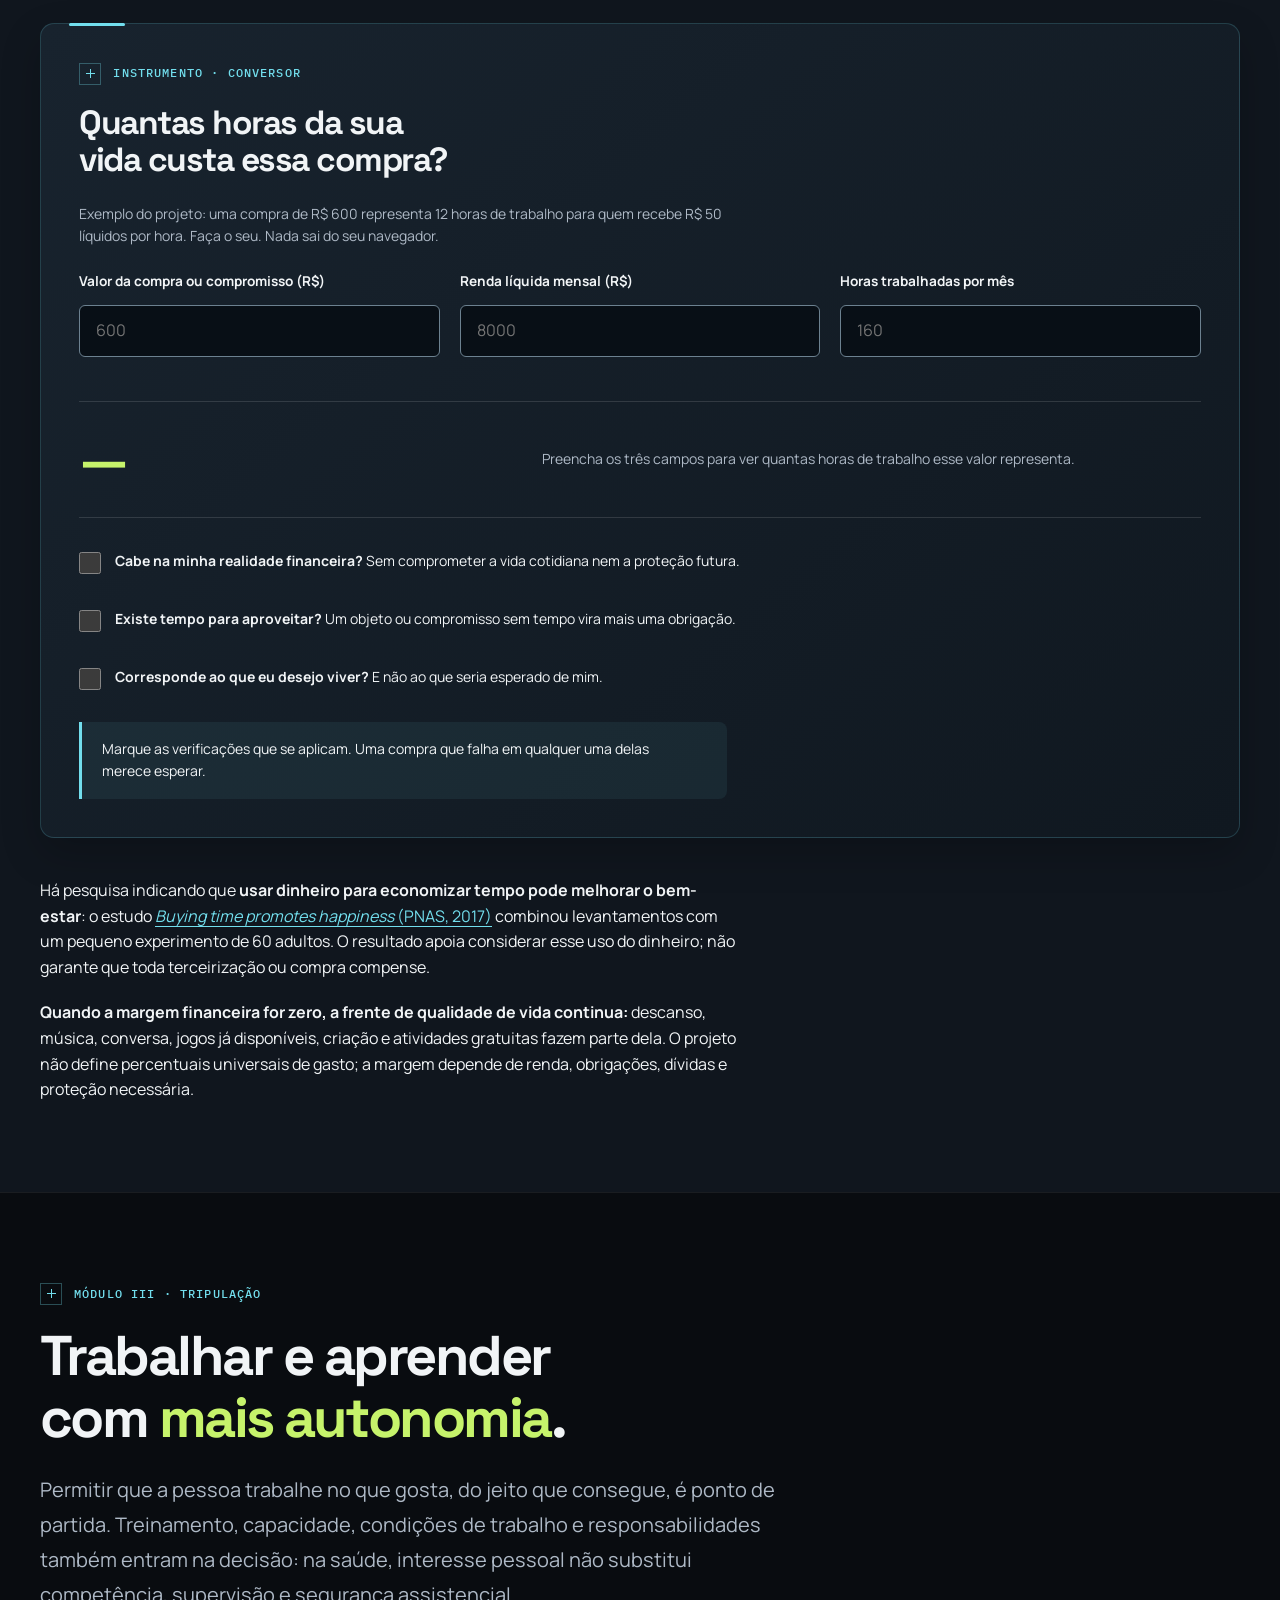
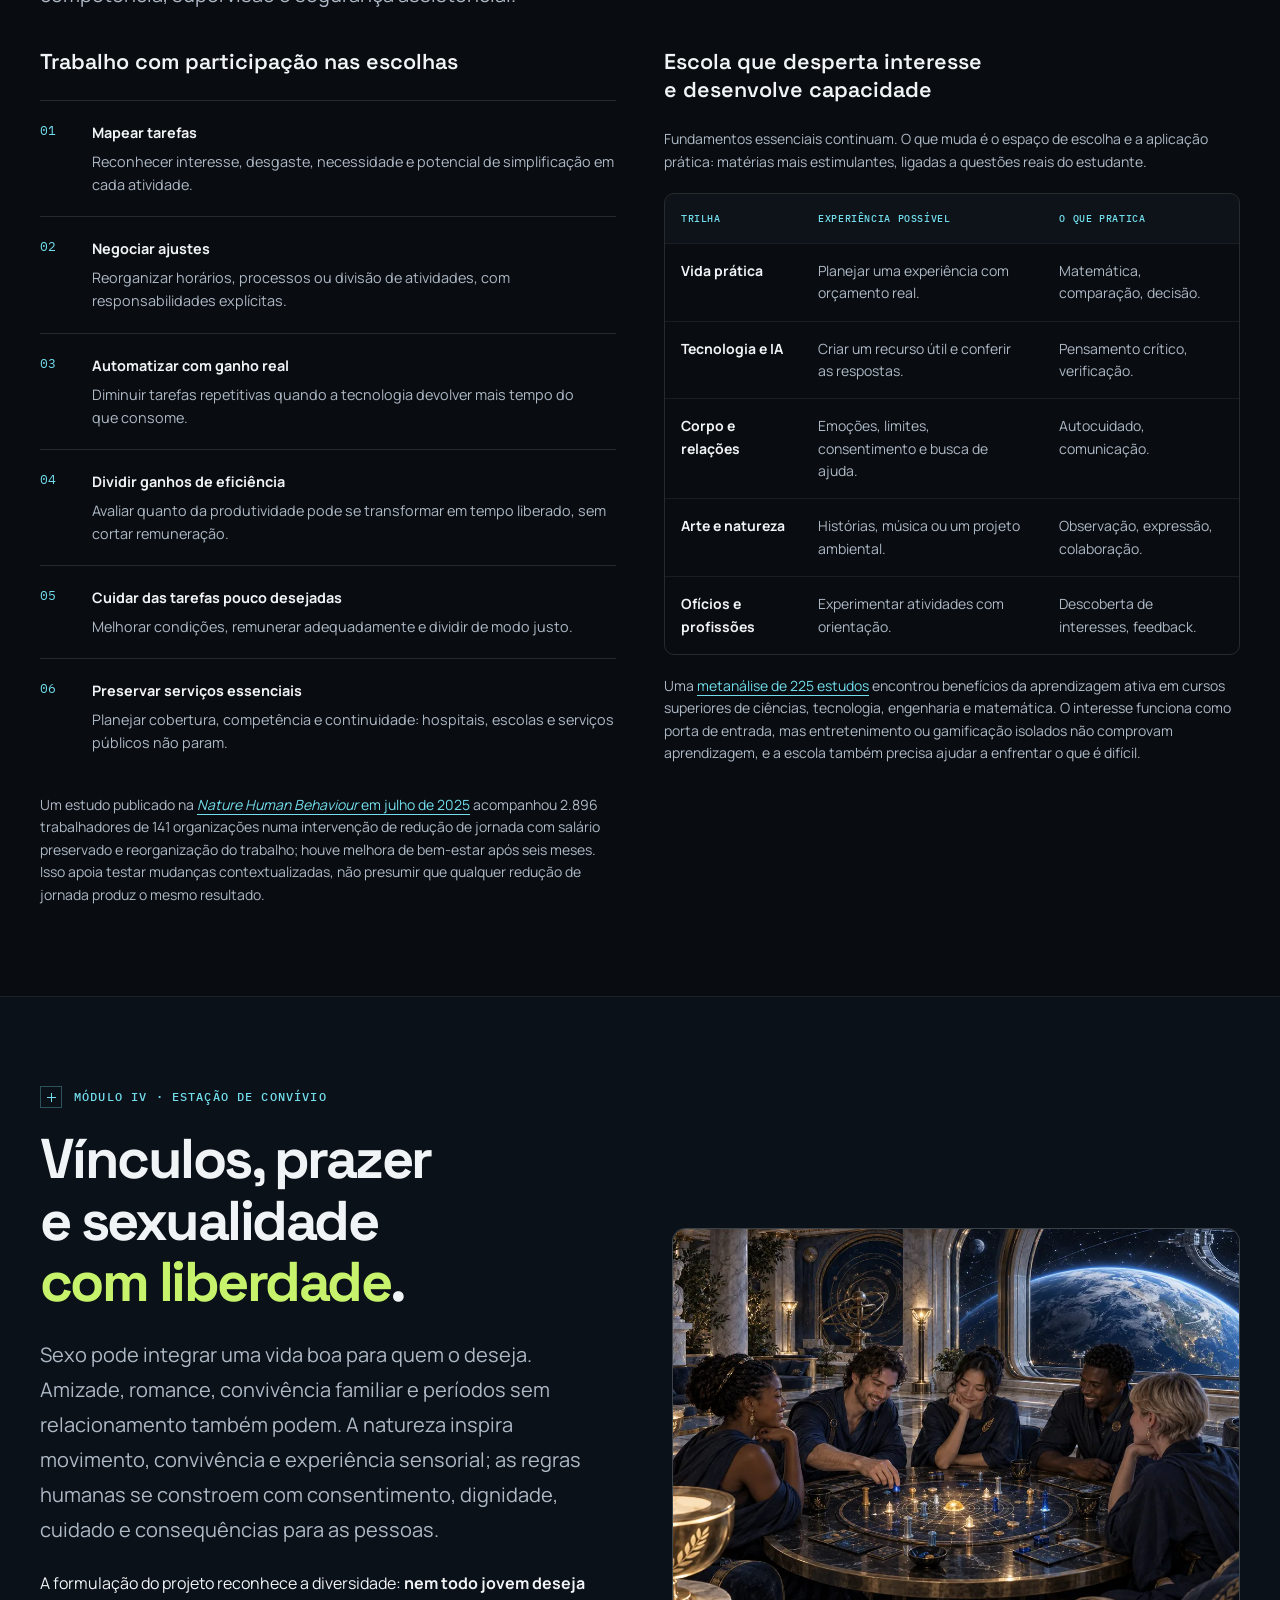
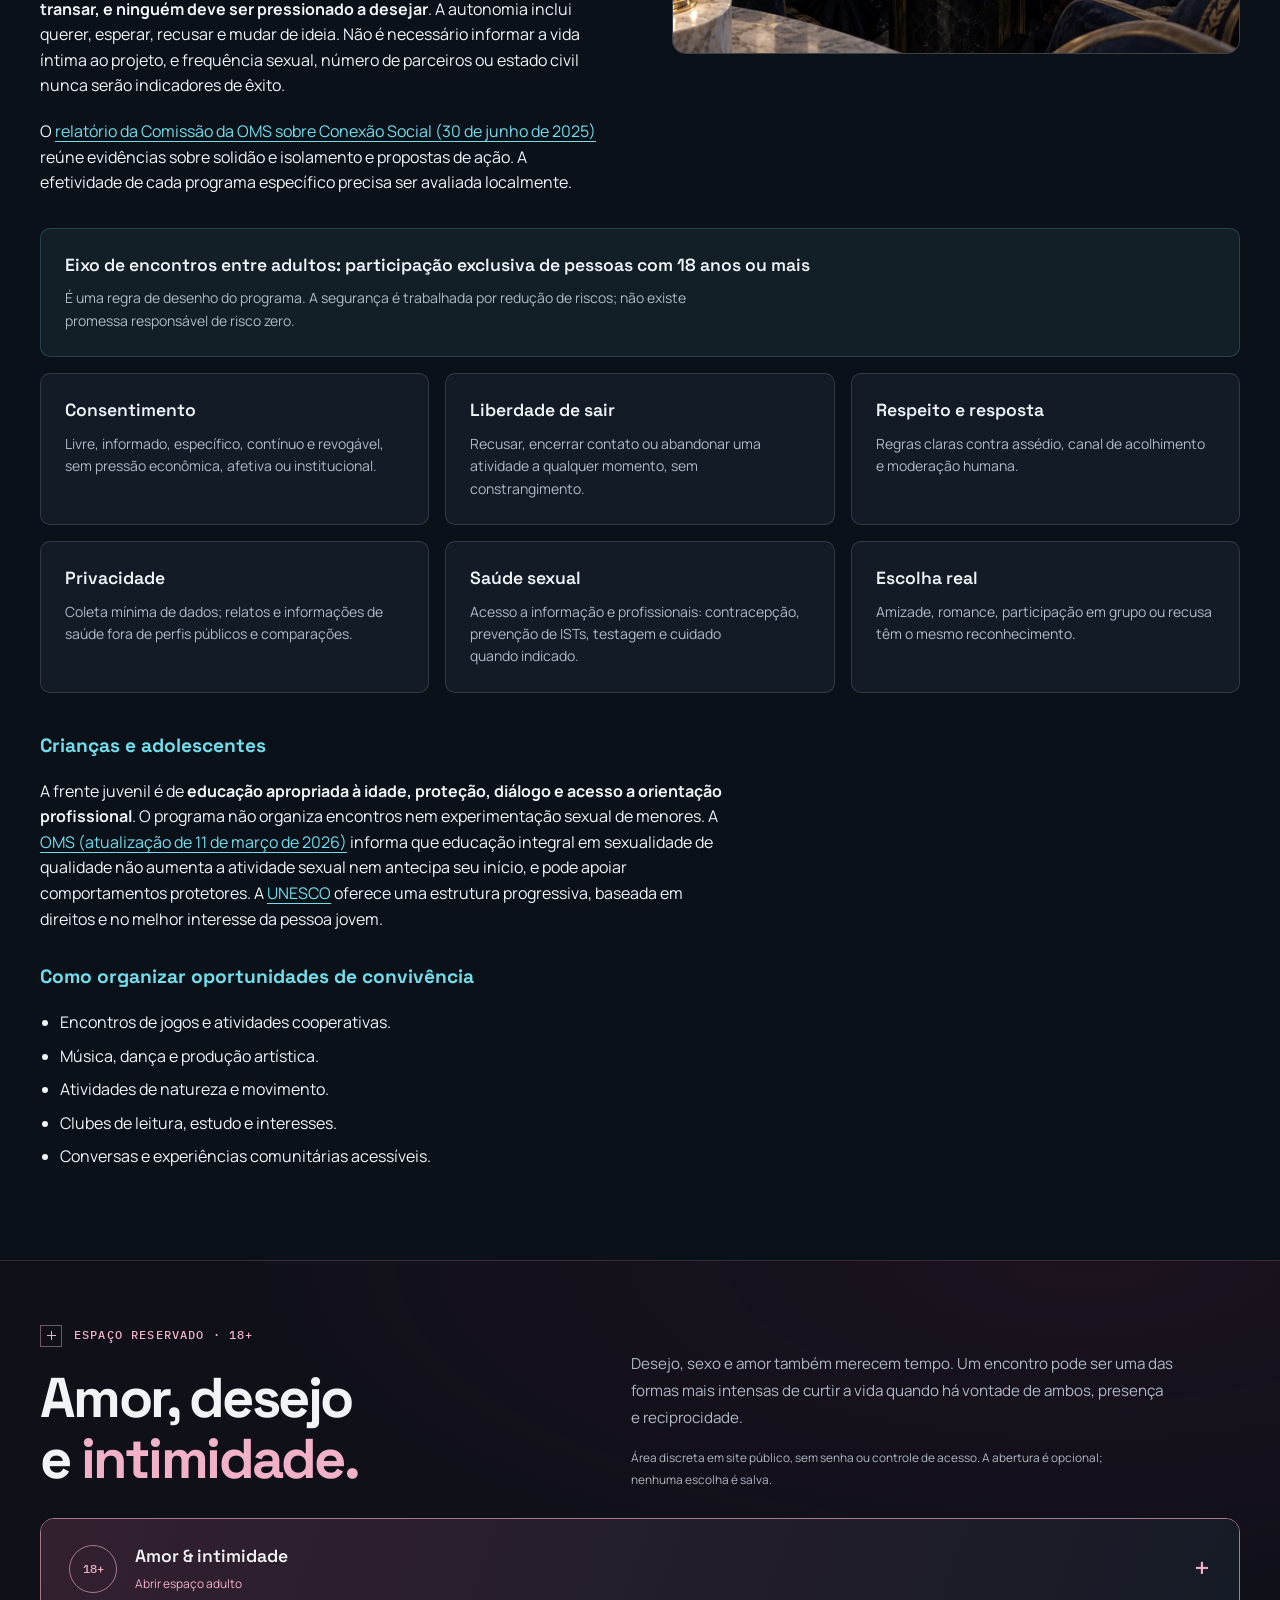
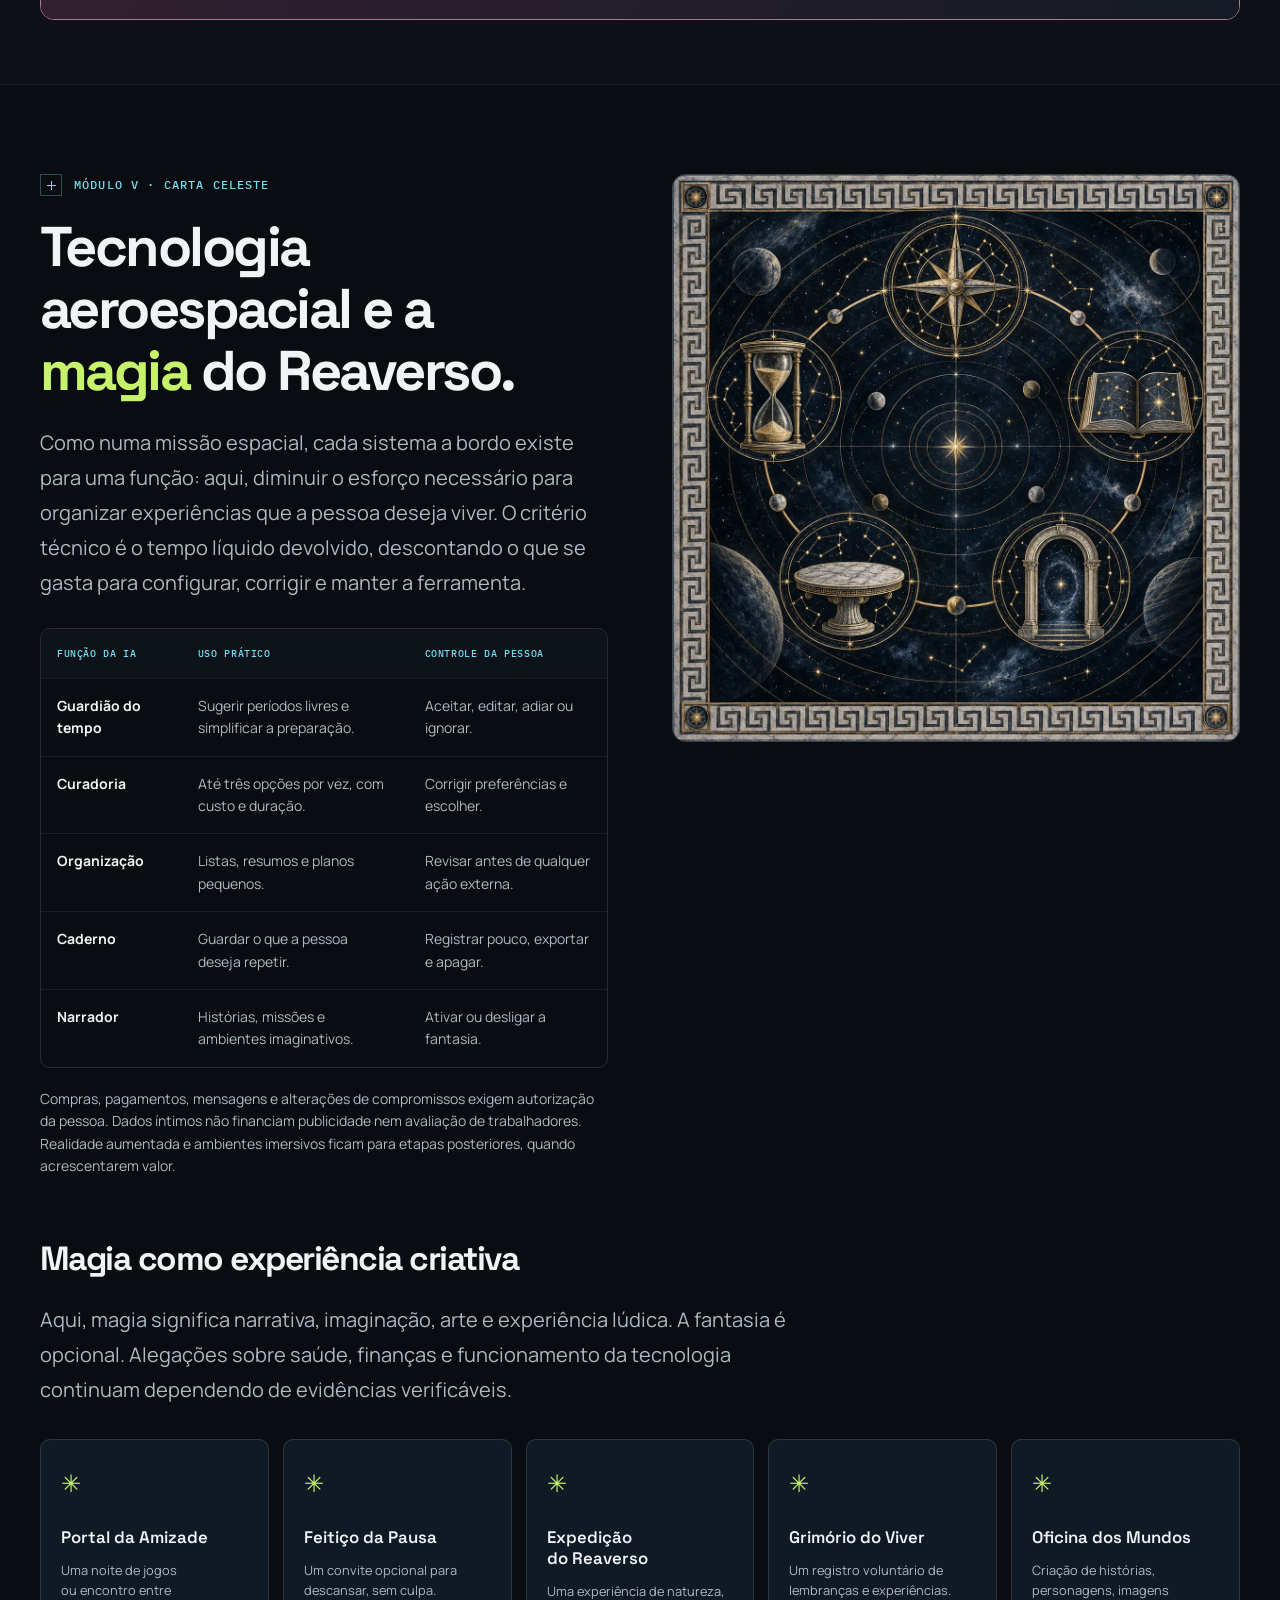
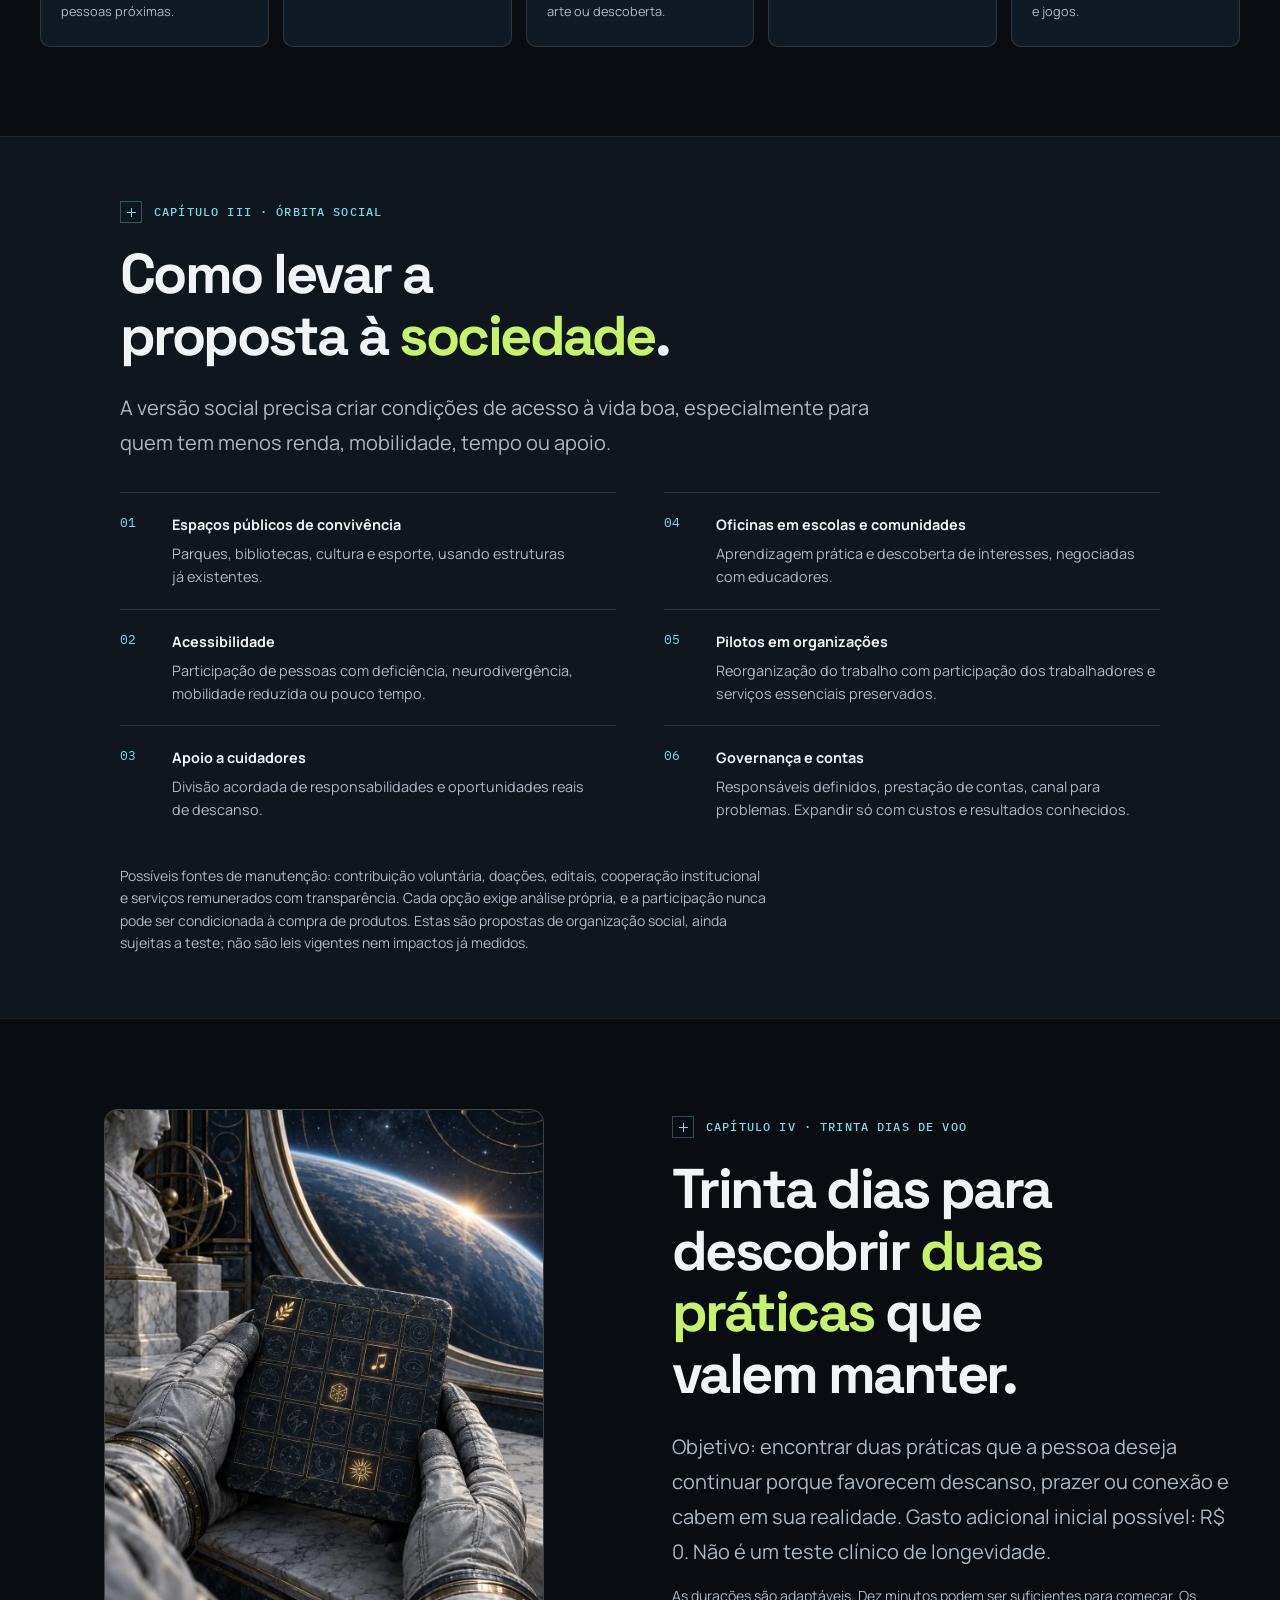
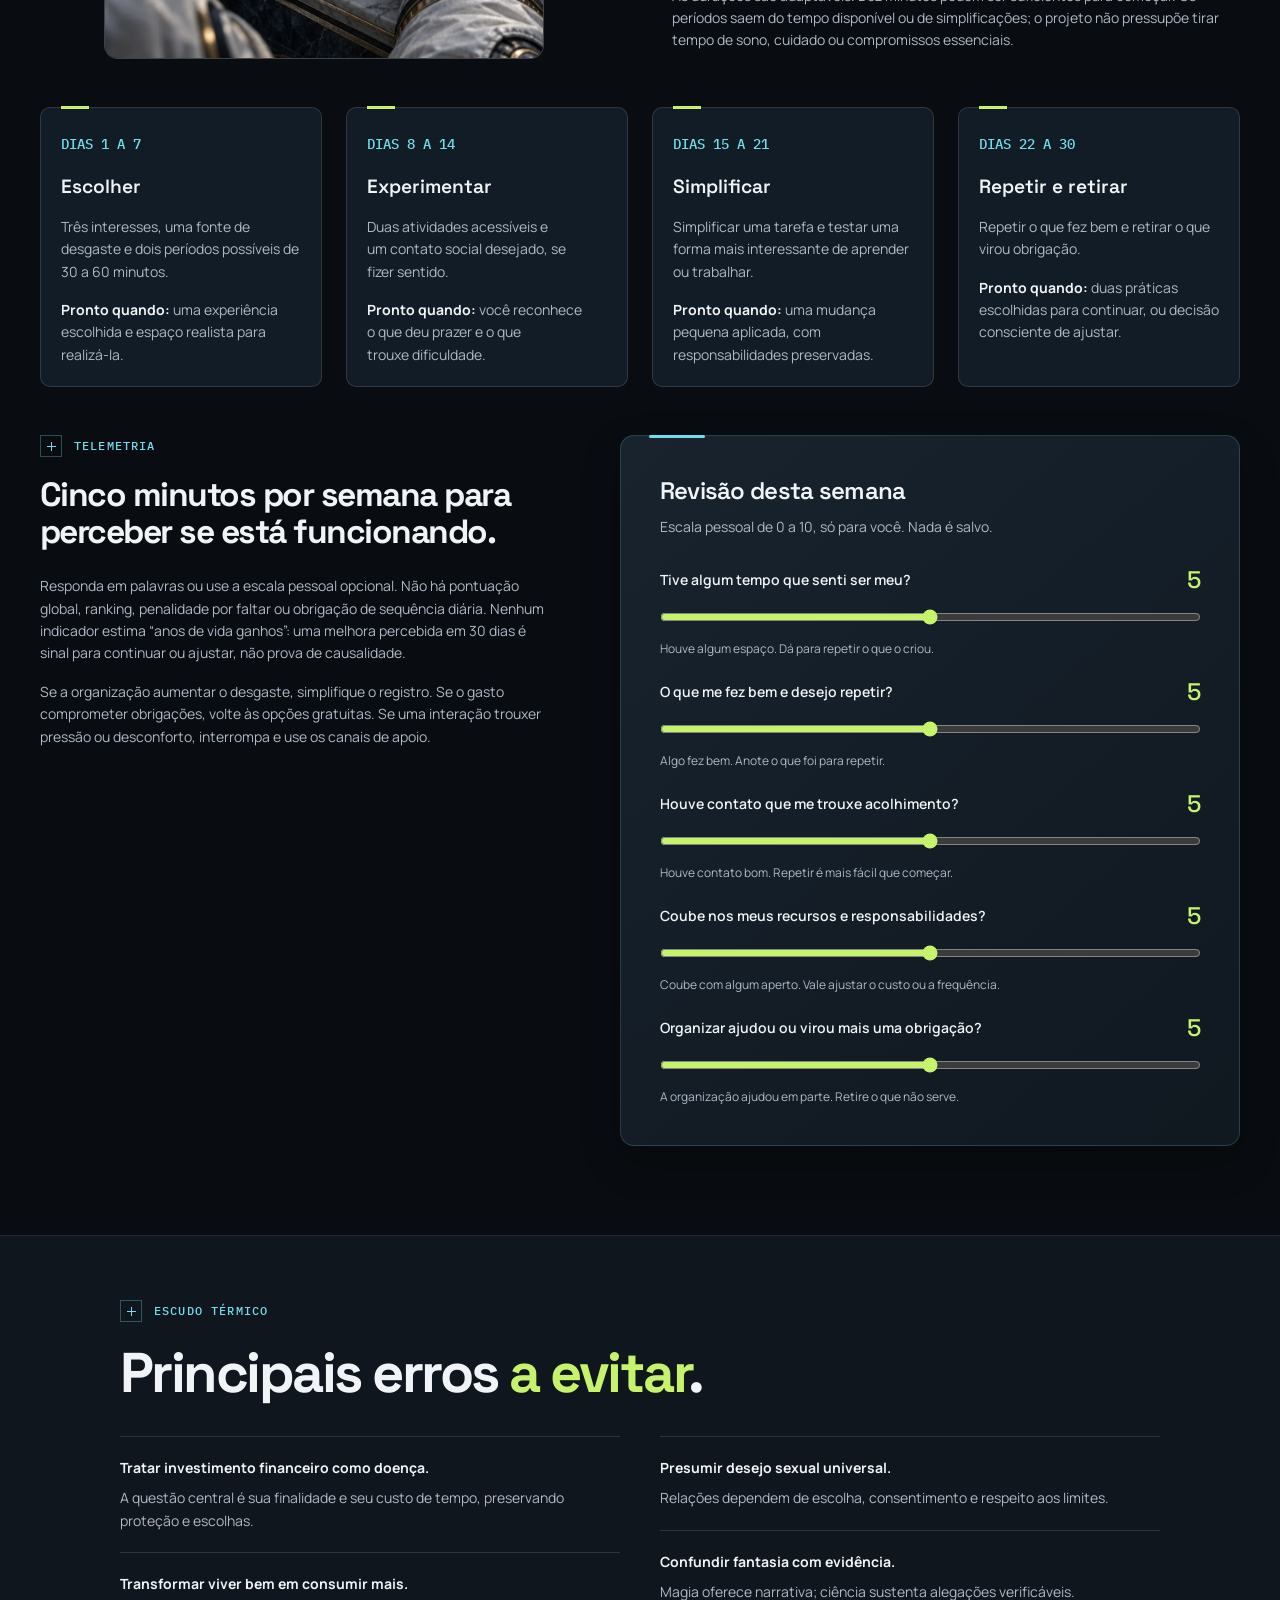
==== commit dd27c2e1: "feat(interface): inclua casais diversos e honra nos relacionamentos" ====
--- a/index.html
+++ b/index.html
@@ -16,7 +16,7 @@
   <link rel="preload" as="image" href="./assets/mission-orbit-v2.webp">
   <link href="https://fonts.googleapis.com/css2?family=Space+Grotesk:wght@400;500;600;700&family=Manrope:wght@400;500;600;700;800&family=IBM+Plex+Mono:wght@400;500&display=swap" rel="stylesheet">
   <link rel="stylesheet" href="./base.css">
-  <link rel="stylesheet" href="./style.css">
+  <link rel="stylesheet" href="./style.css?v=orbital-20261018-3">
   <script type="application/ld+json">
   {
     "@context": "https://schema.org",
@@ -448,9 +448,29 @@
             <div class="intimacy__words"><p class="intimacy__eyebrow">QUÍMICA + AFETO + LIBERDADE</p><h3>Viver o desejo.<br>Cuidar do encontro.</h3><p>O frio na barriga, o beijo, o carinho e a intimidade sexual têm lugar aqui. Para quem deseja, sexo e amor podem fazer parte de uma vida com mais prazer e conexão.</p><p>A intensidade combina com os três princípios quando as pessoas escolhem vivê-los juntas:</p></div>
           </div>
           <div class="intimacy__values">
-            <article><span aria-hidden="true">01 /</span><h3>Honra</h3><p>Ser honesto sobre intenções, respeitar os acordos da relação e cuidar da confiança.</p></article>
+            <article class="intimacy__value--honor"><span aria-hidden="true">01 /</span><h3>Honra do casal</h3><p>Ser honesto sobre intenções, cumprir os acordos da relação e preservar a dignidade de cada cônjuge ou parceiro.</p></article>
             <article><span aria-hidden="true">02 /</span><h3>Justiça</h3><p>Reconhecer a liberdade e o prazer de quem participa, com reciprocidade e sem pressão.</p></article>
             <article><span aria-hidden="true">03 /</span><h3>Consciência</h3><p>Conversar sobre desejos e limites, escolher com clareza e respeitar o direito de parar ou mudar de ideia.</p></article>
+          </div>
+
+          <aside class="intimacy__honor" aria-labelledby="honor-title">
+            <p class="intimacy__eyebrow">O COMPROMISSO QUE SUSTENTA O ENCONTRO</p>
+            <h3 id="honor-title">A honra do casal começa com a dignidade de cada pessoa.</h3>
+            <p>Lealdade é respeitar os acordos escolhidos juntos. Cada cônjuge ou parceiro mantém sua autonomia, sua privacidade e seu direito de dizer sim, não ou mudar de ideia. Uma mudança nos combinados pede conversa e consentimento antes de acontecer.</p>
+            <p>Isso vale para casais heterossexuais, gays e lésbicos e para relações com pessoas bissexuais, trans e de outras identidades. Cada pessoa tem seu estilo; honestidade, cuidado e respeito têm o mesmo valor em todas essas relações.</p>
+          </aside>
+          <div class="intimacy__couples" role="group" aria-label="Diversidade de casais adultos">
+            <figure><img src="./assets/amor-casal-masculino-v1.webp" width="1659" height="948" loading="lazy" decoding="async" alt="Dois homens adultos fictícios, vestidos, de mãos dadas e em um abraço carinhoso em um jardim orbital."><figcaption><strong>Casais gays</strong><span>Companheirismo, desejo e compromisso, com liberdade para cada pessoa expressar seu estilo.</span></figcaption></figure>
+            <figure><img src="./assets/amor-casal-feminino-v1.webp" width="1672" height="941" loading="lazy" decoding="async" alt="Duas mulheres adultas fictícias, vestidas, compartilham um beijo suave e mantêm as mãos unidas em uma varanda orbital."><figcaption><strong>Casais lésbicos</strong><span>Carinho, química e reciprocidade, com a mesma dignidade e o mesmo cuidado com os acordos.</span></figcaption></figure>
+          </div>
+          <div class="intimacy__modern">
+            <h3>Relacionamentos modernos. Acordos que fazem sentido para vocês.</h3>
+            <p>Namoro, casamento, relação à distância, monogamia ou outros acordos consensuais entre adultos: o modelo é escolhido pelas pessoas envolvidas. Exclusividade combinada merece ser respeitada; outros arranjos exigem transparência e consentimento de todas as pessoas afetadas.</p>
+            <div class="intimacy__agreements">
+              <article><h4>Conversem antes</h4><p>Desejos, limites, exclusividade e privacidade podem ser colocados em palavras, com espaço real para discordar e recusar.</p></article>
+              <article><h4>Vivam a ousadia combinada</h4><p>Flerte, beijo, dança, música, mensagens carinhosas e fantasias conversadas são possibilidades para um encontro desejado por ambos, sem pressão.</p></article>
+              <article><h4>Cuidem também depois</h4><p>Escutem como cada um se sentiu, revisem os combinados e protejam a privacidade das mensagens e imagens íntimas. Compartilhar exige autorização específica de quem aparece.</p></article>
+            </div>
           </div>
           <div class="intimacy__closing"><p>Um encontro a dois, música, conversa sem pressa, carinho e espaço para descobrir o que ambos desejam. Diversão sem álcool, com presença de verdade.</p><a href="./index.html#conviver">Ver os princípios de cuidado e consentimento <span aria-hidden="true">↗</span></a></div>
         </div>
@@ -681,6 +701,6 @@
     </div>
   </footer>
 
-  <script src="./app.js" defer></script>
+  <script src="./app.js?v=orbital-20261018-3" defer></script>
 </body>
 </html>
--- a/style.css
+++ b/style.css
@@ -498,3 +498,23 @@
   .intimacy__seal { width: 40px; height: 40px; font-size: .65rem; }
   .intimacy__values { gap: 12px; }
 }
+/* Honra e diversidade: o mesmo cuidado para cada casal. */
+.intimacy__values .intimacy__value--honor { border-color: #b8899d; background: #f1b1c60a; }
+.intimacy__honor { margin-top: 28px; padding: 28px; border-left: 3px solid var(--intimacy-accent); border-radius: 0 10px 10px 0; background: #f1b1c60b; }
+.intimacy__honor h3 { margin-bottom: 16px; max-width: 38ch; font: 600 clamp(1.4rem, 2.3vw, 2rem)/1.2 var(--font-display); letter-spacing: -.03em; }
+.intimacy__honor > p:not(.intimacy__eyebrow) { color: var(--color-text-muted); font-size: .87rem; line-height: 1.9; max-width: 100ch; }
+.intimacy__honor > p + p { margin-top: 14px; }
+.intimacy__couples { display: grid; grid-template-columns: repeat(2, minmax(0, 1fr)); gap: 20px; margin-top: 28px; }
+.intimacy__couples figure { min-width: 0; border: 1px solid #f1b1c638; border-radius: 10px; overflow: hidden; background: #ffffff04; }
+.intimacy__couples img { width: 100%; height: auto; aspect-ratio: 16 / 9; object-fit: cover; }
+.intimacy__couples figcaption { padding: 20px; max-width: none; }
+.intimacy__couples figcaption strong { display: block; margin-bottom: 8px; font: 600 1.15rem/1.4 var(--font-display); }
+.intimacy__couples figcaption span { display: block; font-size: .8rem; color: var(--color-text-muted); line-height: 1.8; }
+.intimacy__modern { margin-top: 32px; }
+.intimacy__modern > h3 { font: 600 1.4rem/1.3 var(--font-display); letter-spacing: -.025em; margin-bottom: 16px; }
+.intimacy__modern > p { color: var(--color-text-muted); font-size: .87rem; line-height: 1.9; max-width: 100ch; }
+.intimacy__agreements { display: grid; grid-template-columns: repeat(3, minmax(0, 1fr)); gap: 20px; margin-top: 24px; }
+.intimacy__agreements article { padding-top: 20px; border-top: 1px solid #f1b1c638; }
+.intimacy__agreements h4 { font: 600 1rem/1.4 var(--font-display); margin-bottom: 10px; }
+.intimacy__agreements p { color: var(--color-text-muted); font-size: .8rem; line-height: 1.8; }
+@media (max-width: 720px) { .intimacy__couples, .intimacy__agreements { grid-template-columns: minmax(0, 1fr); } .intimacy__honor { padding: 22px; } }
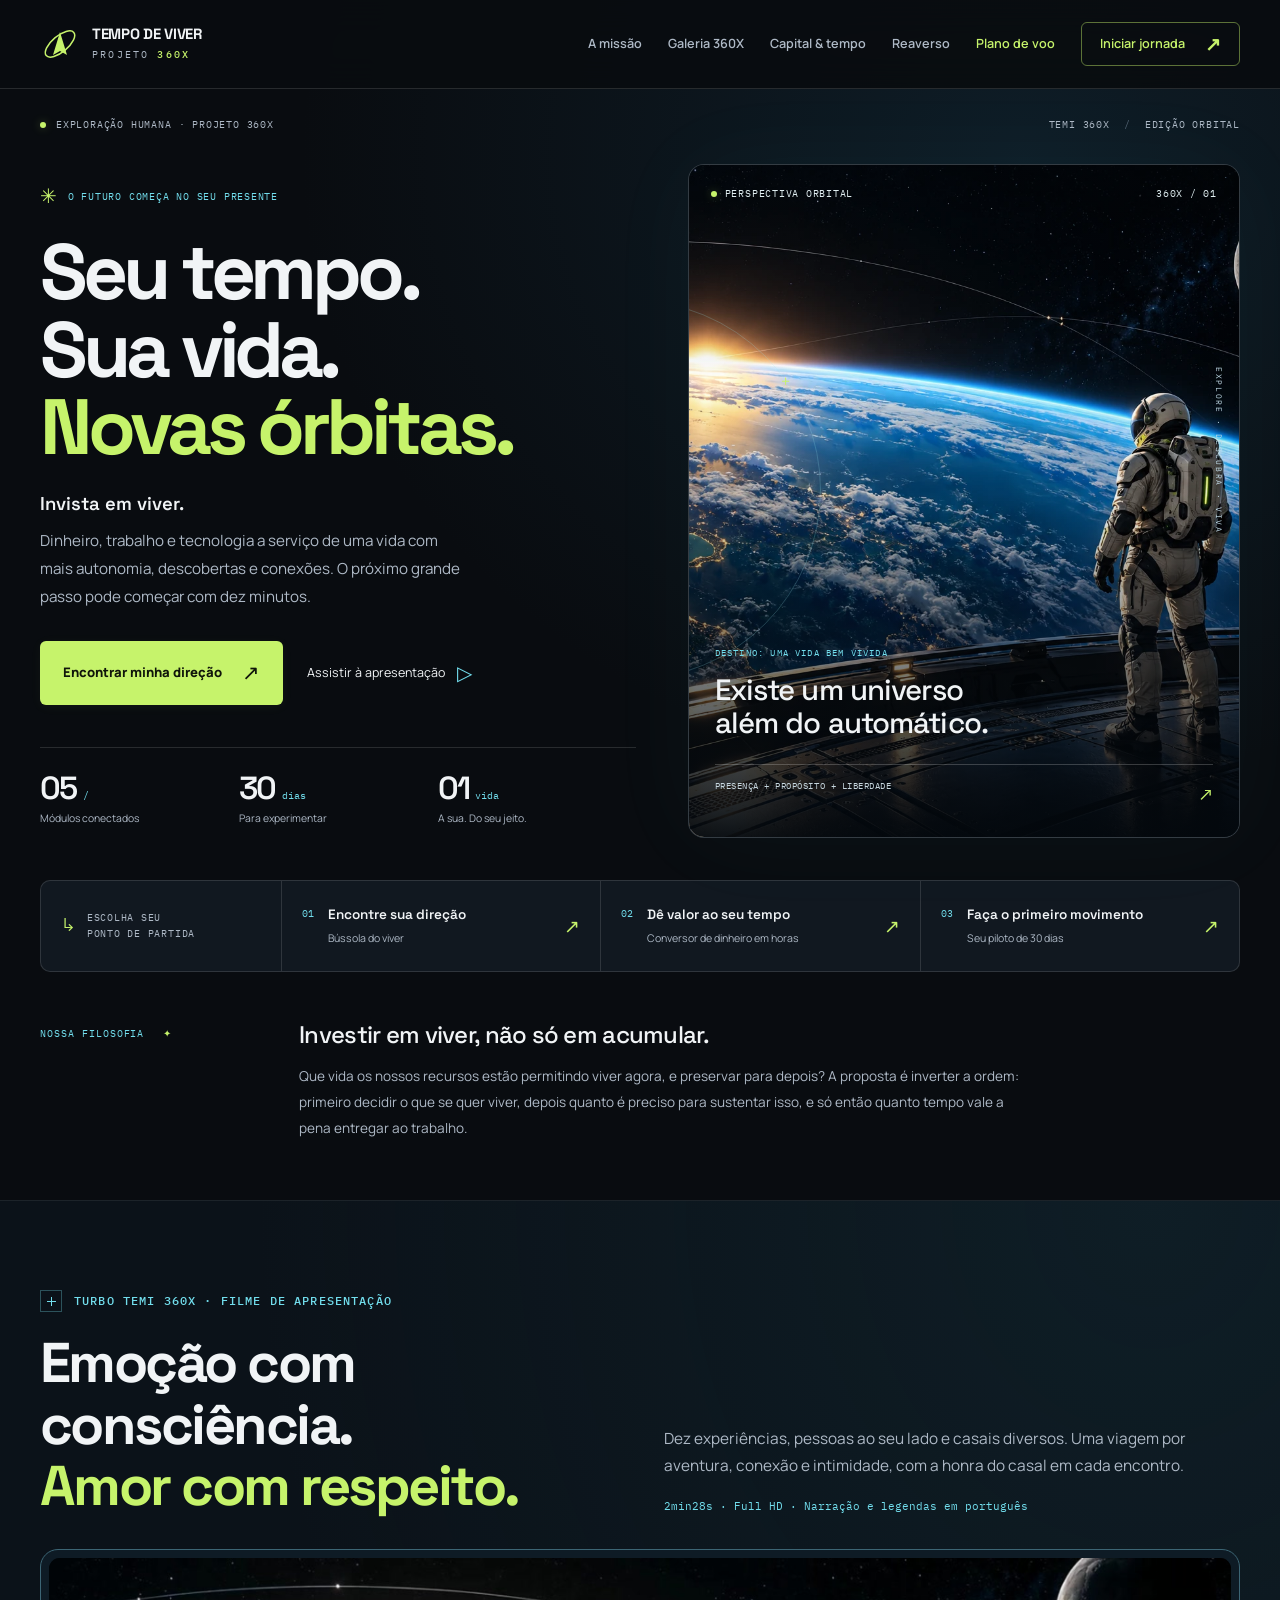
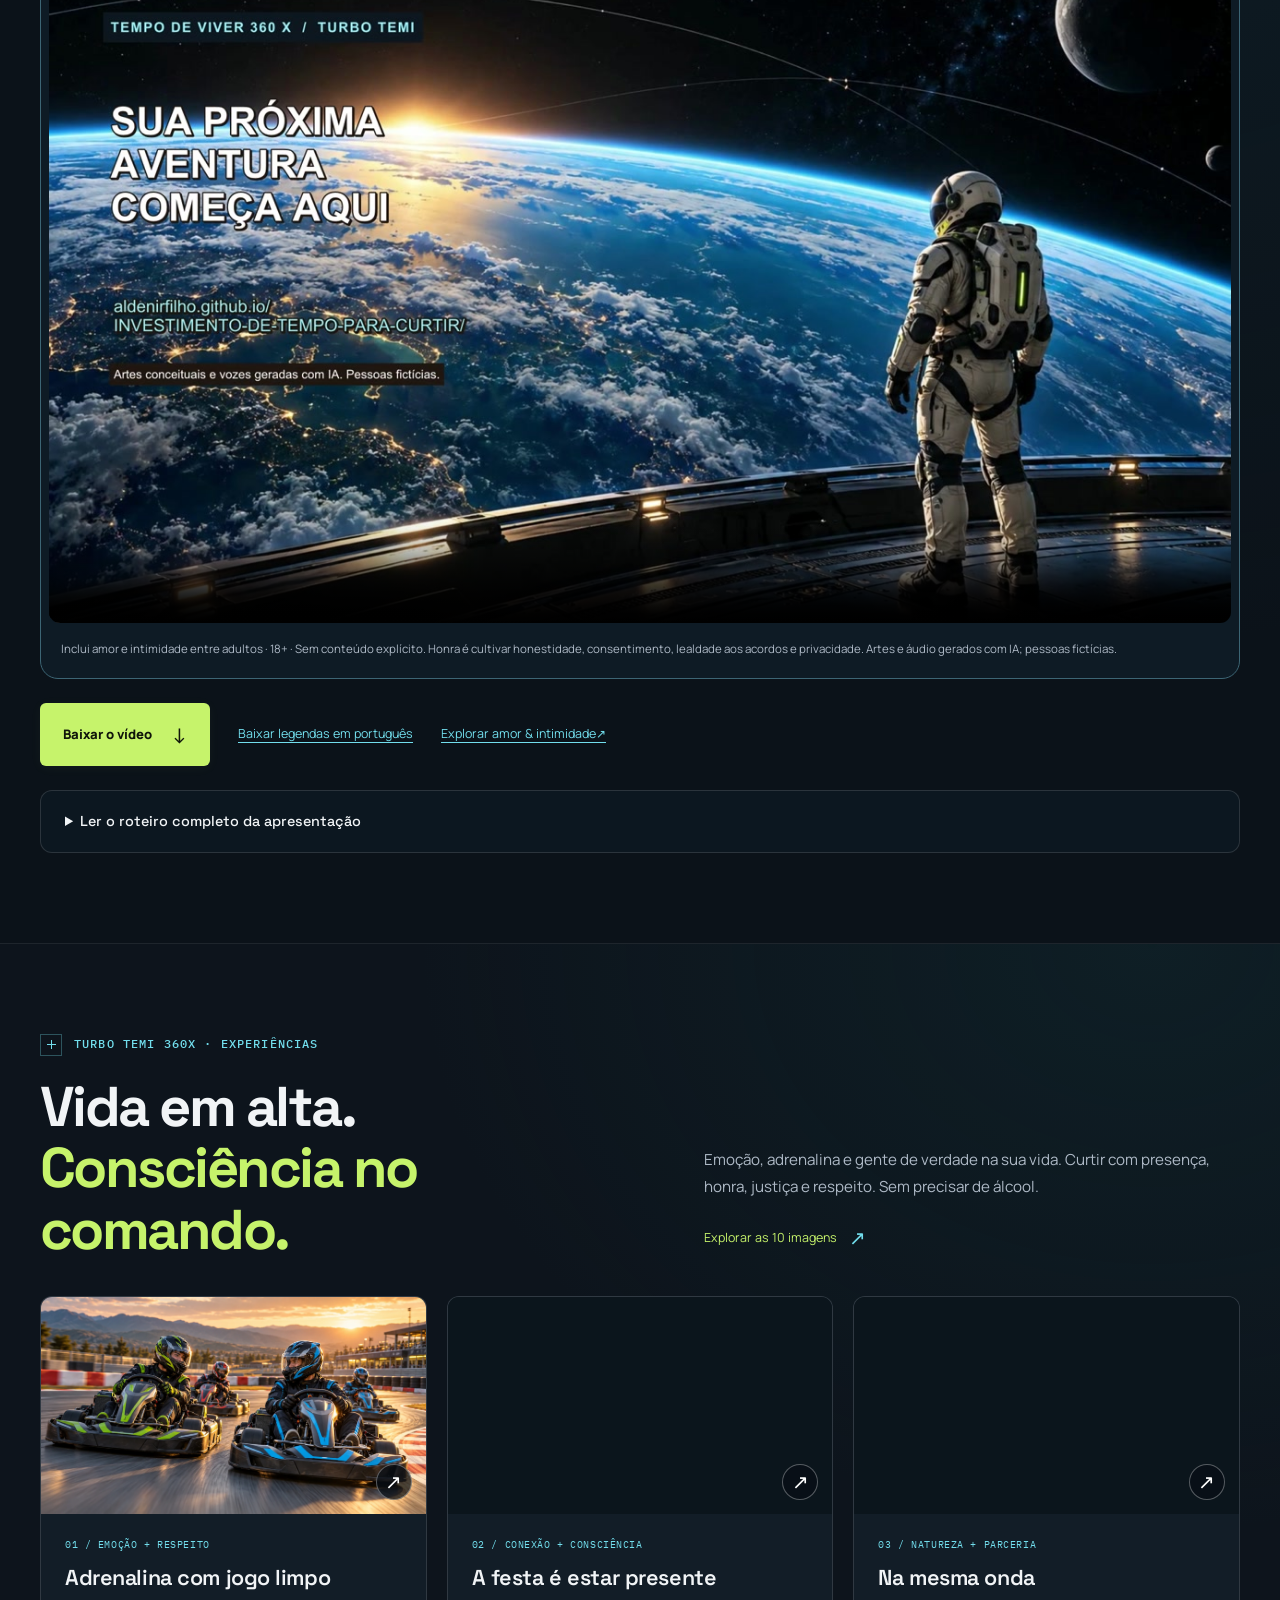
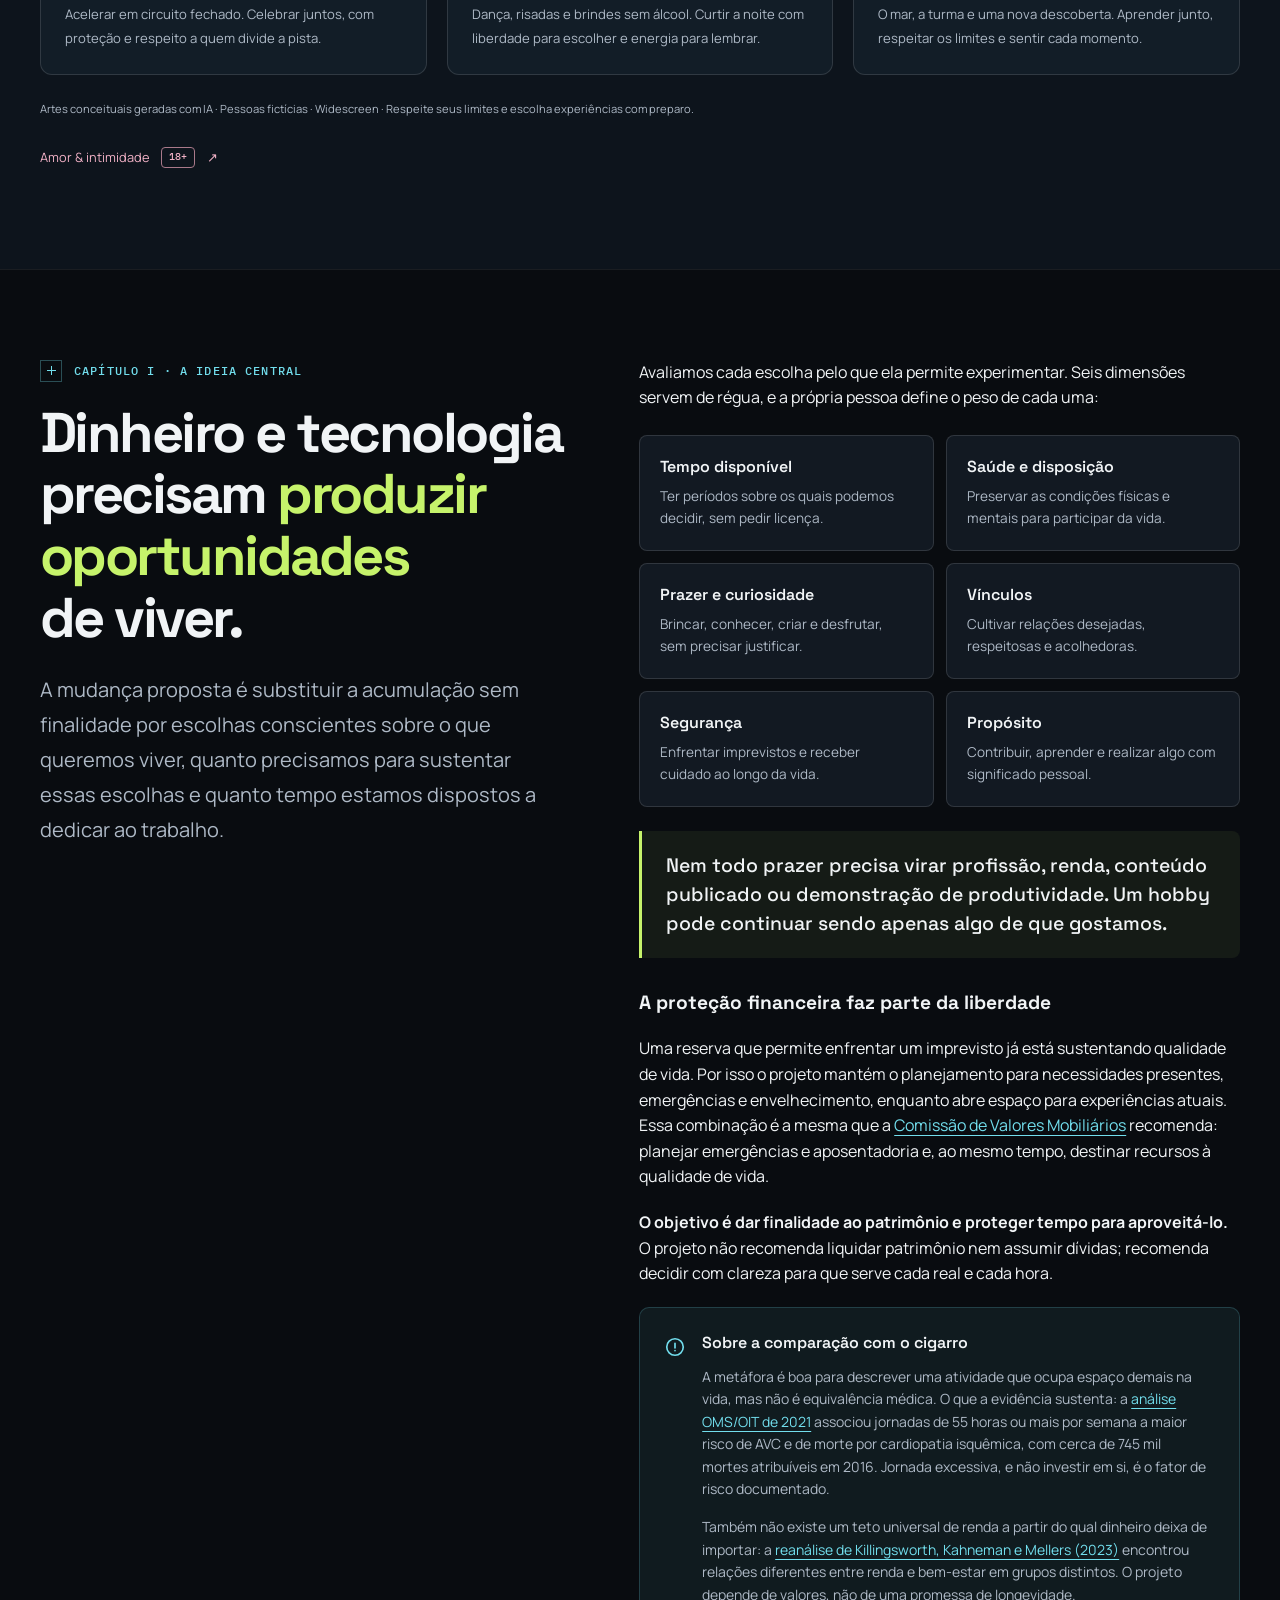
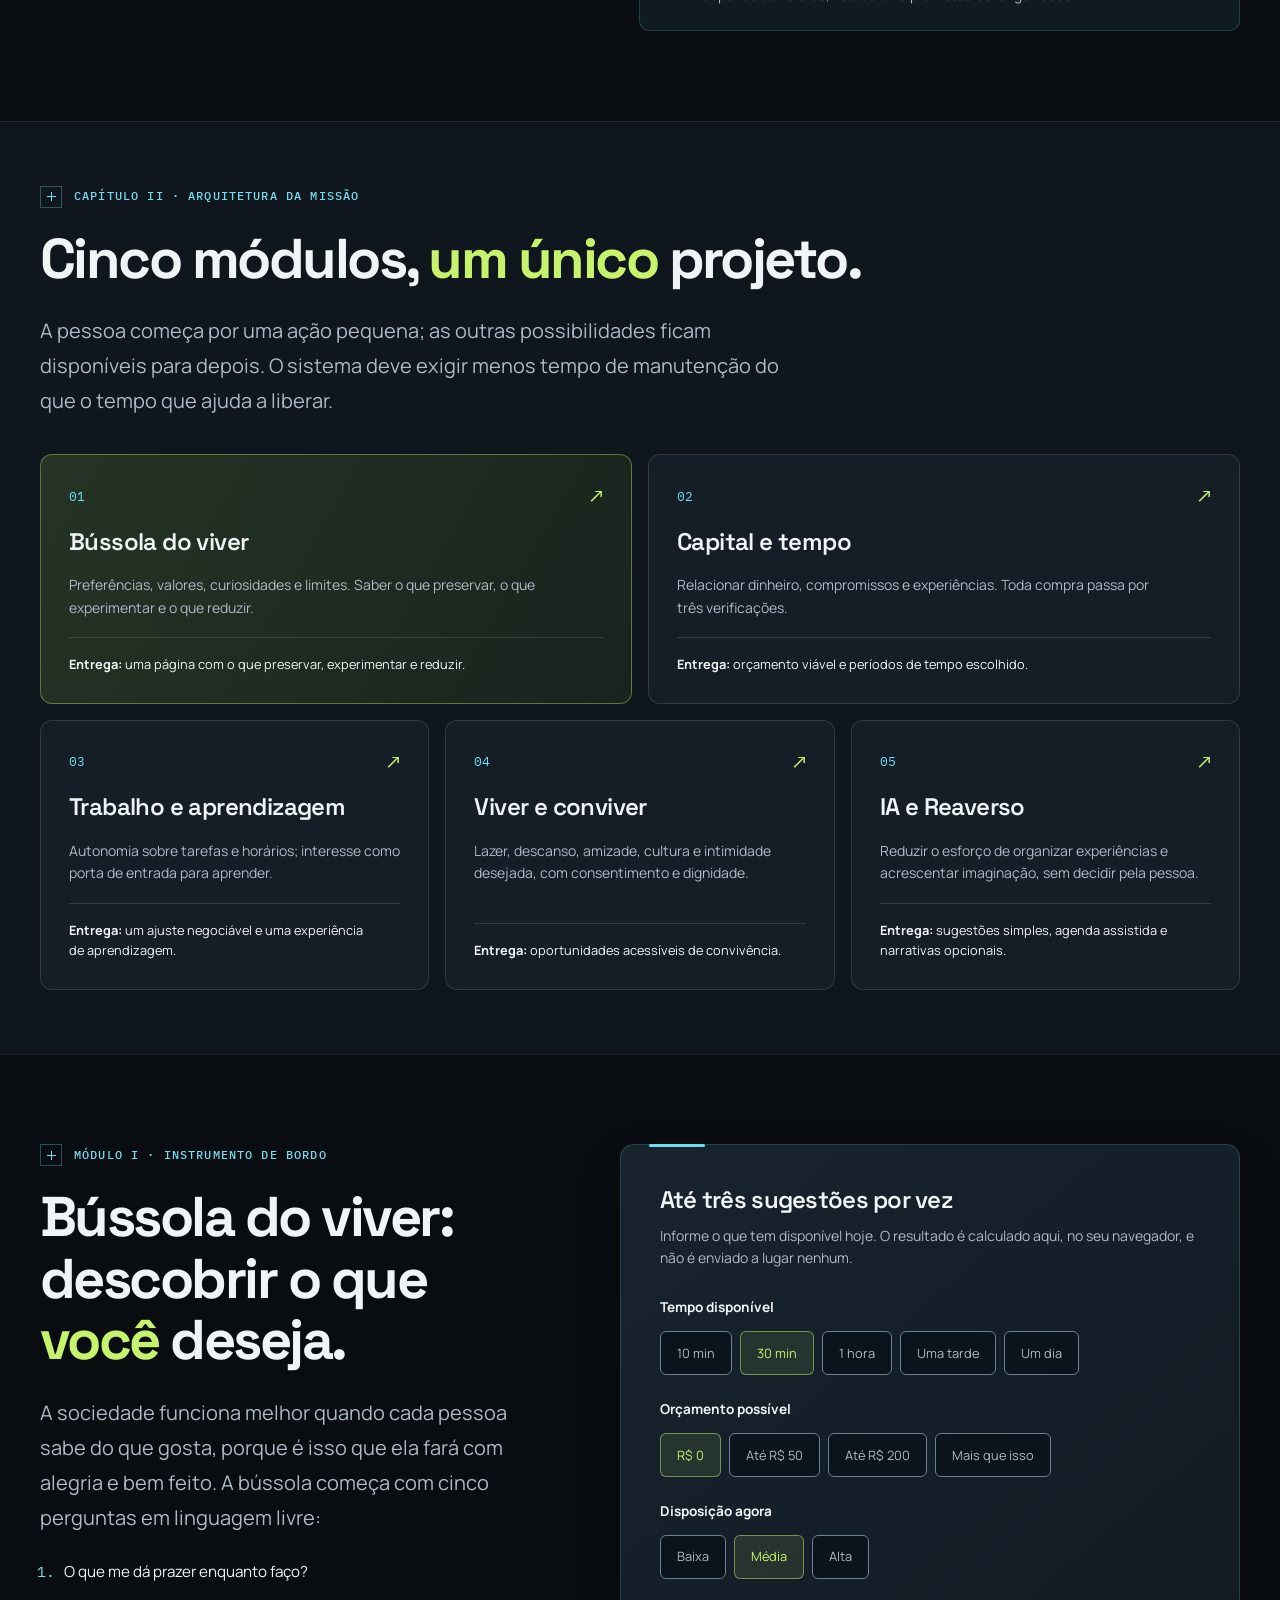
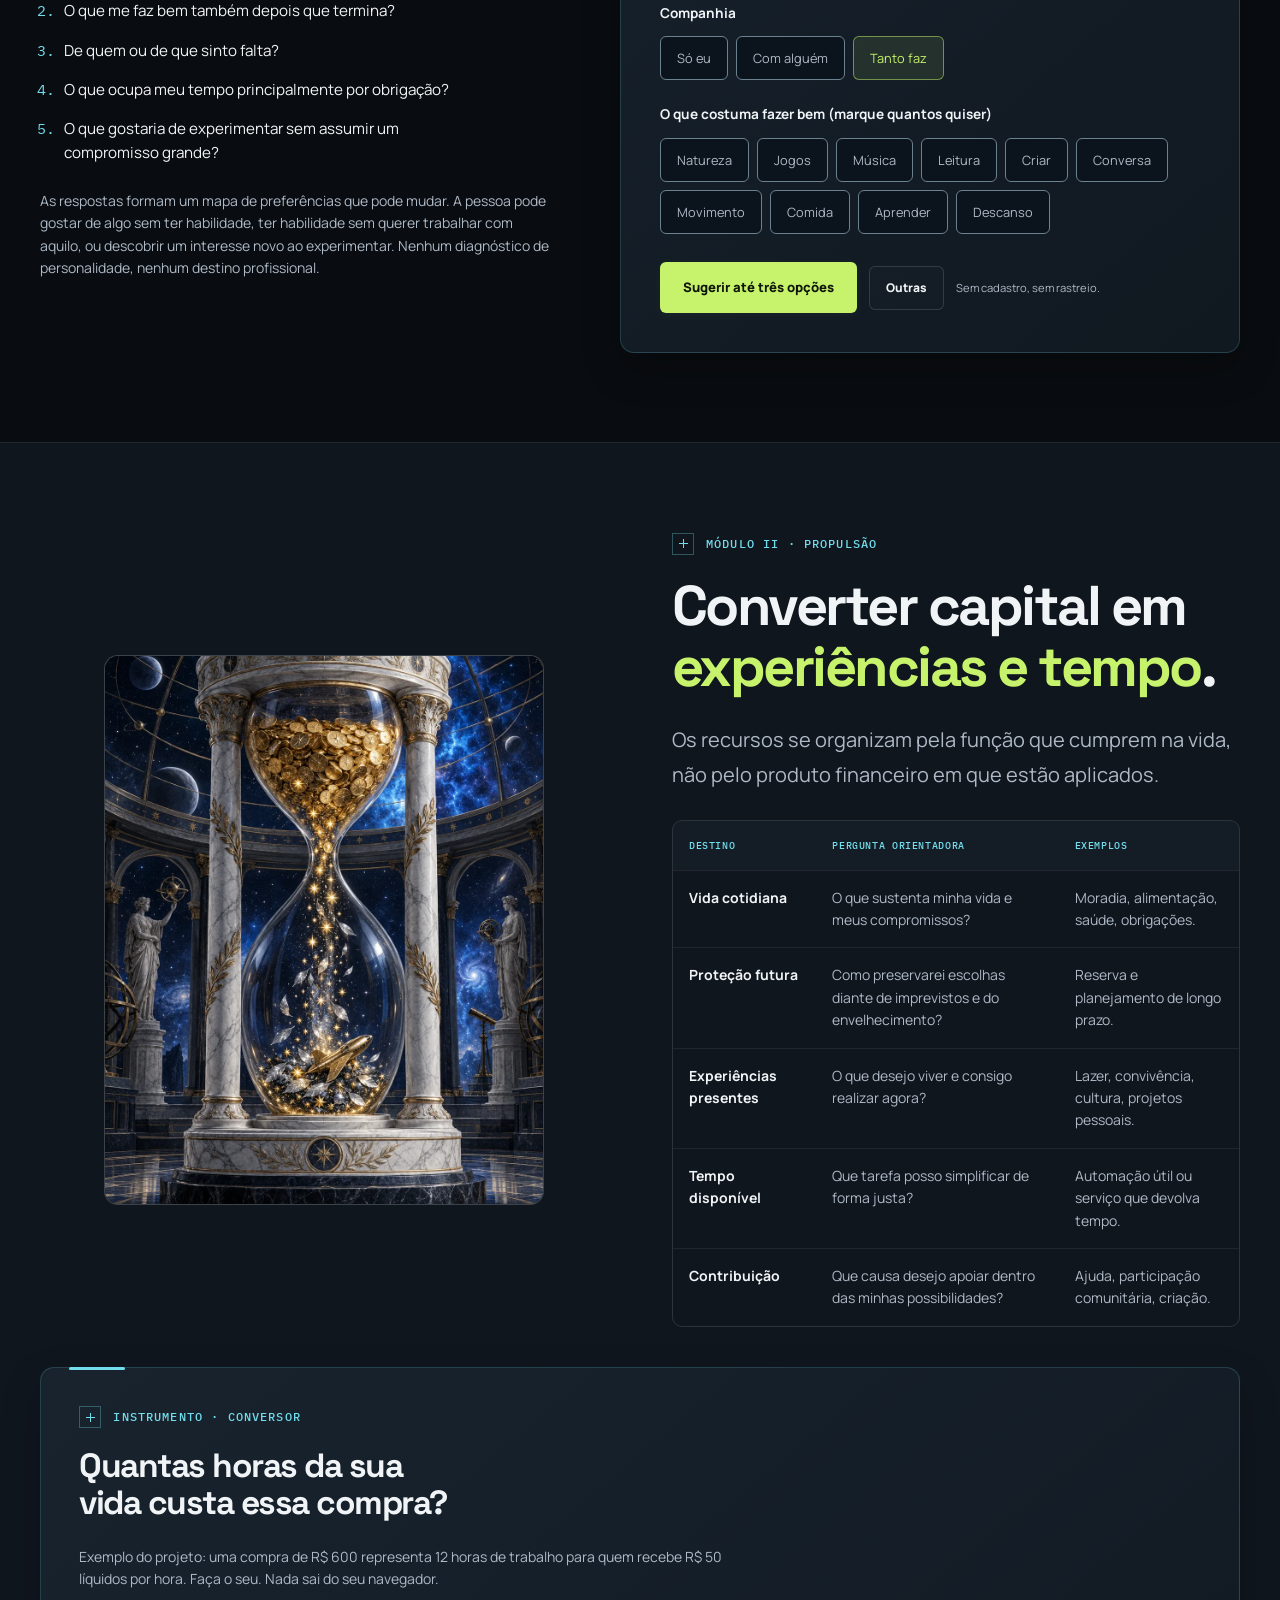
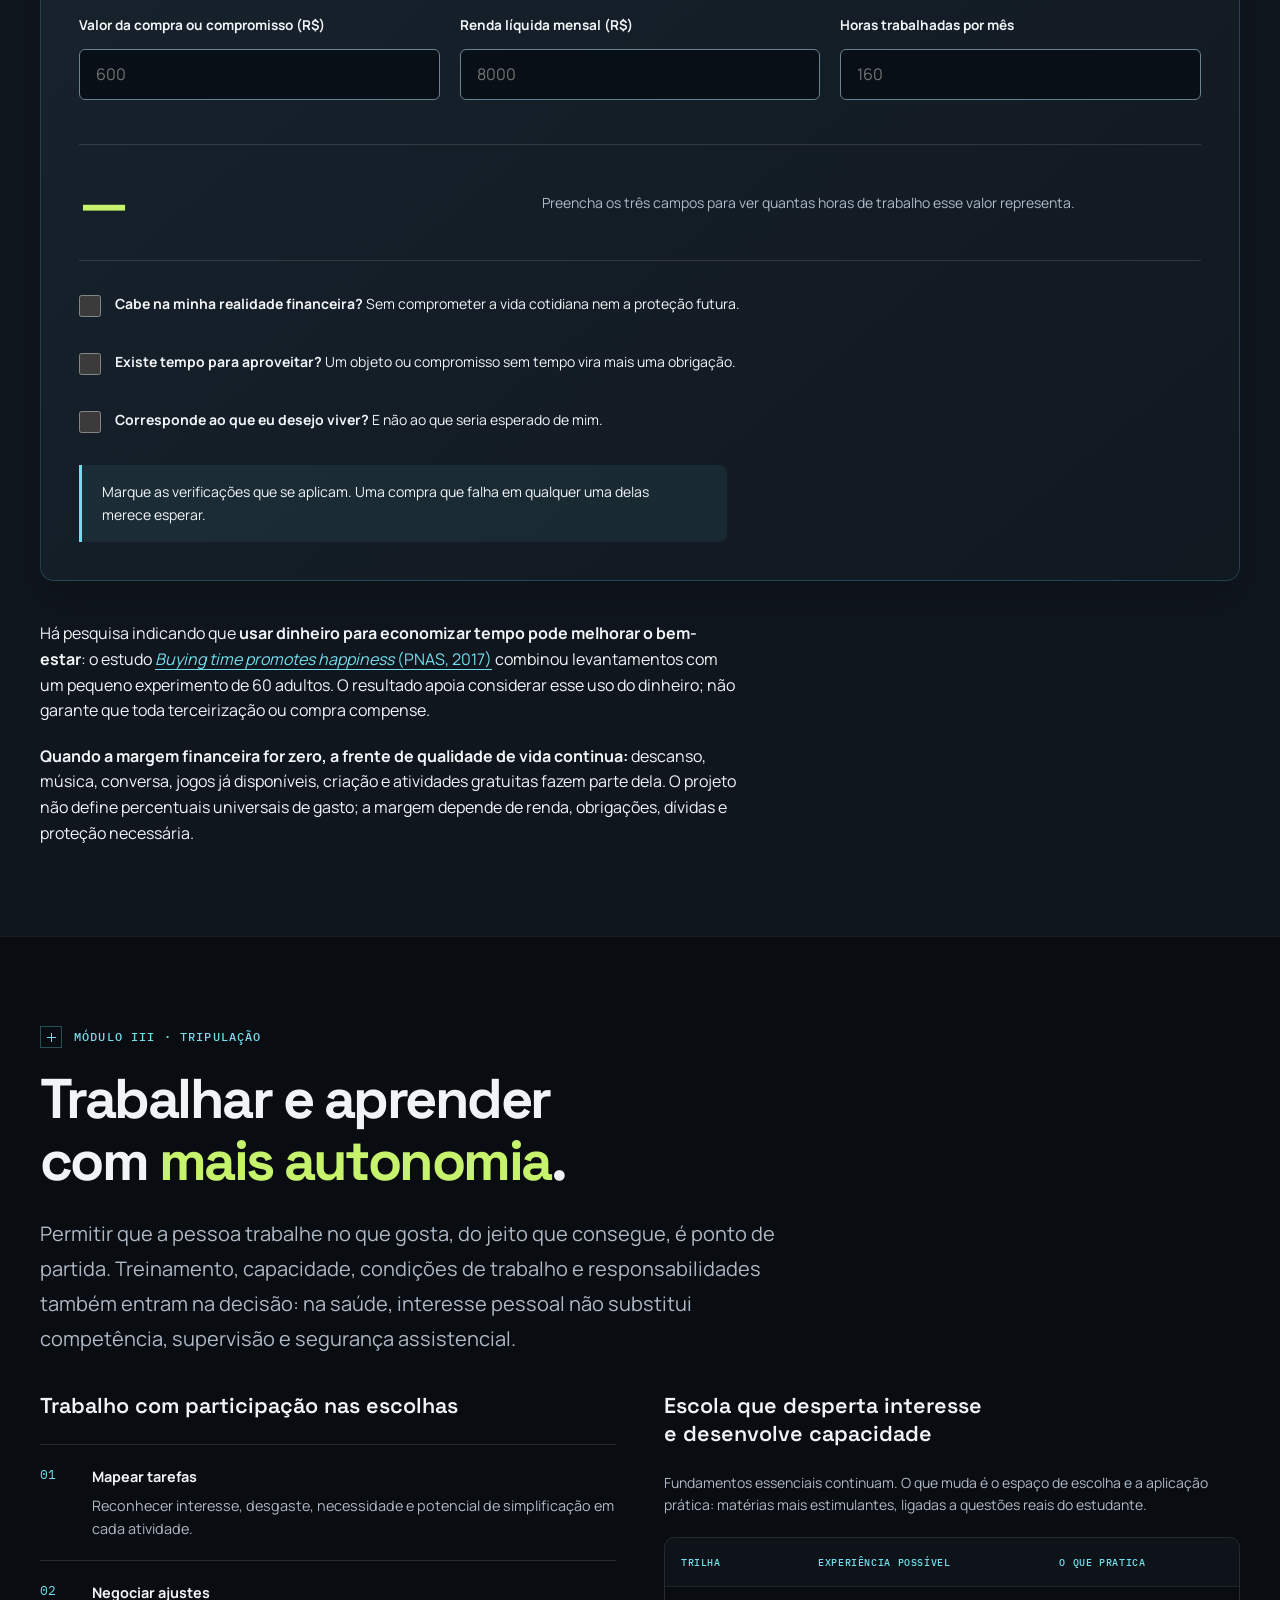
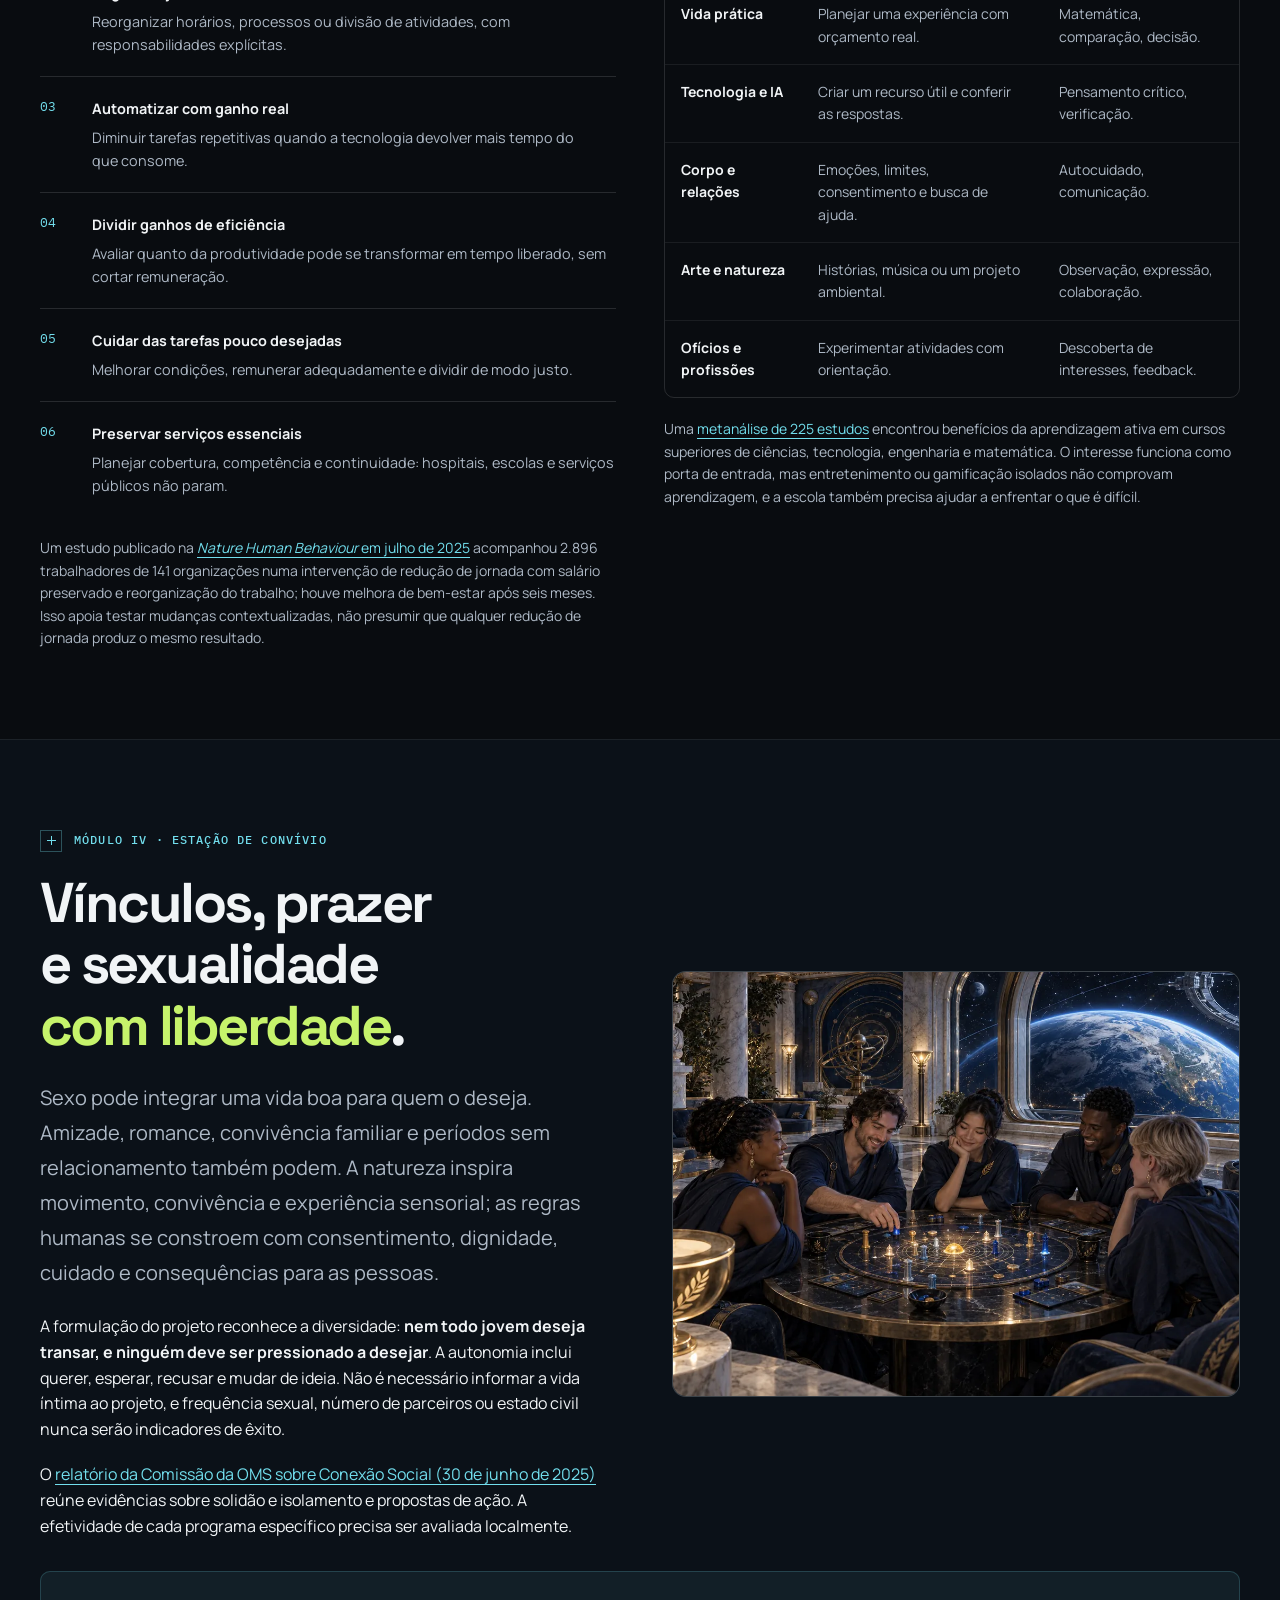
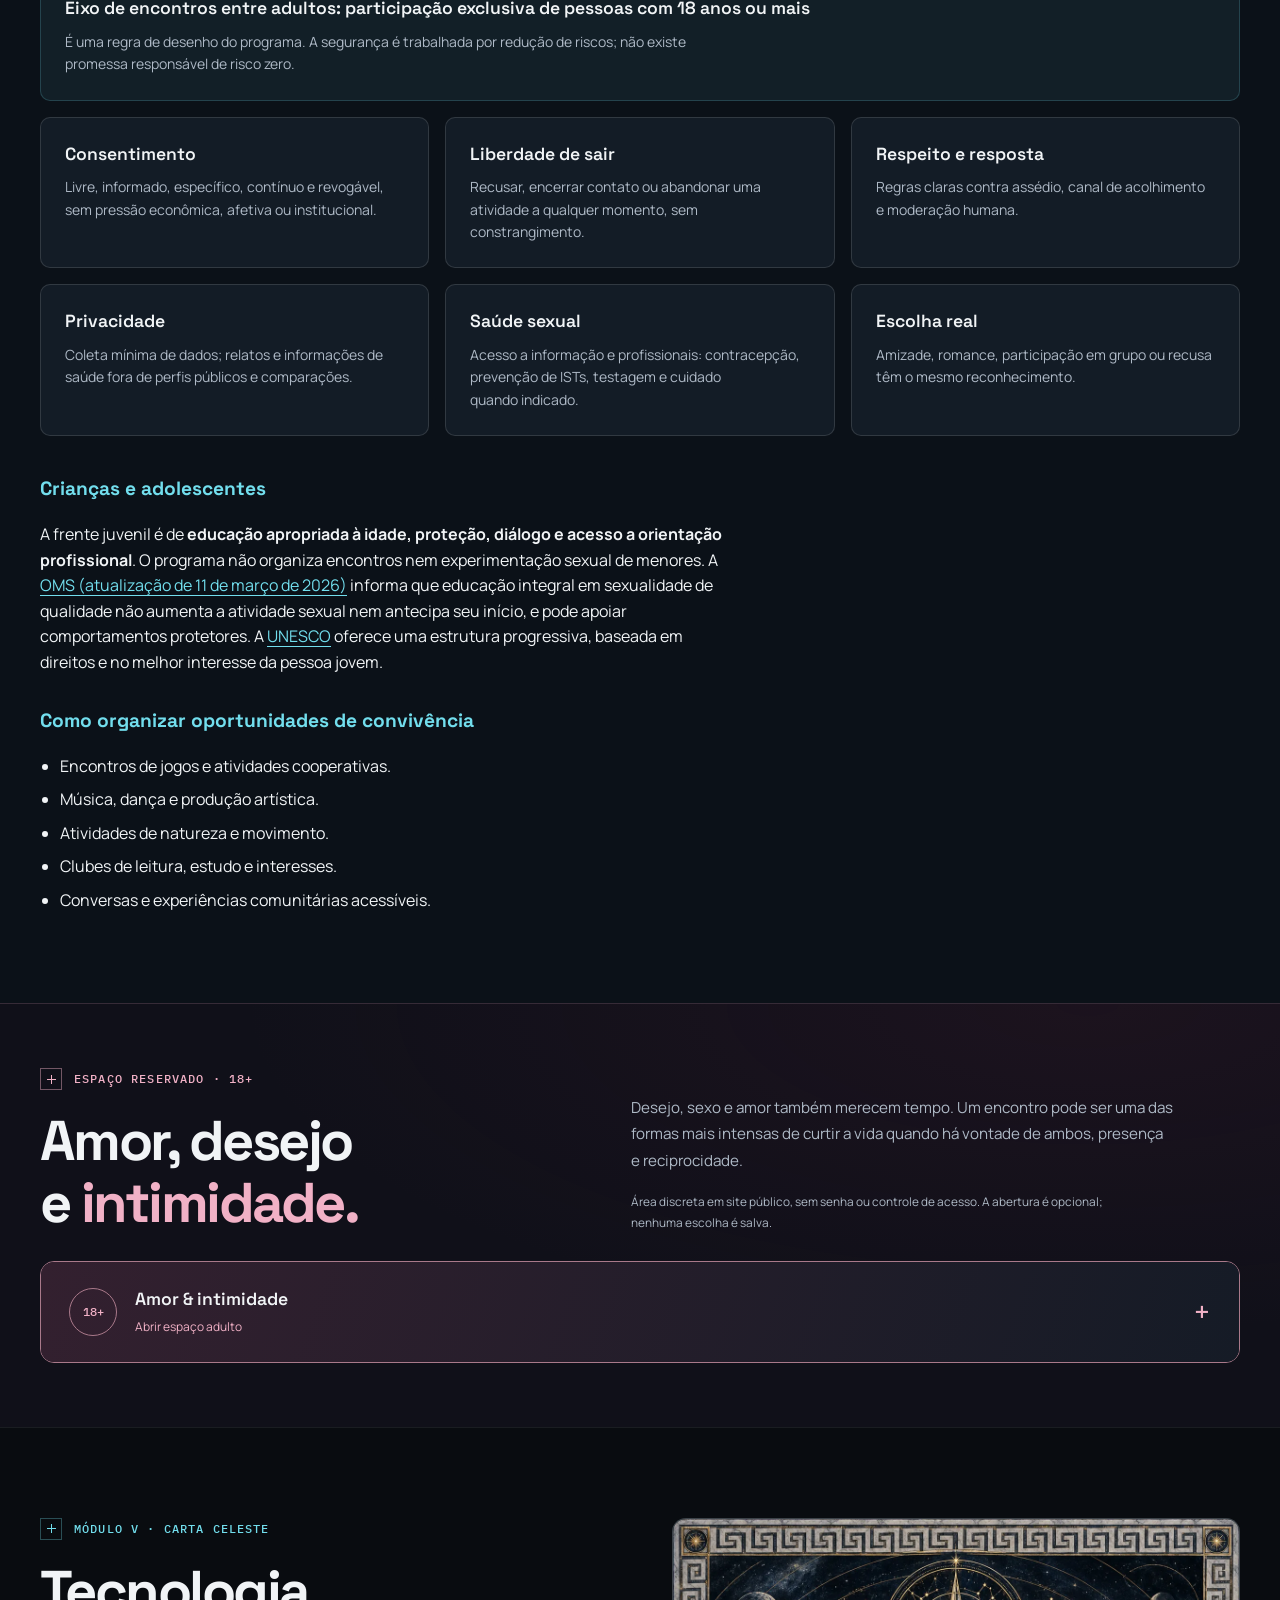
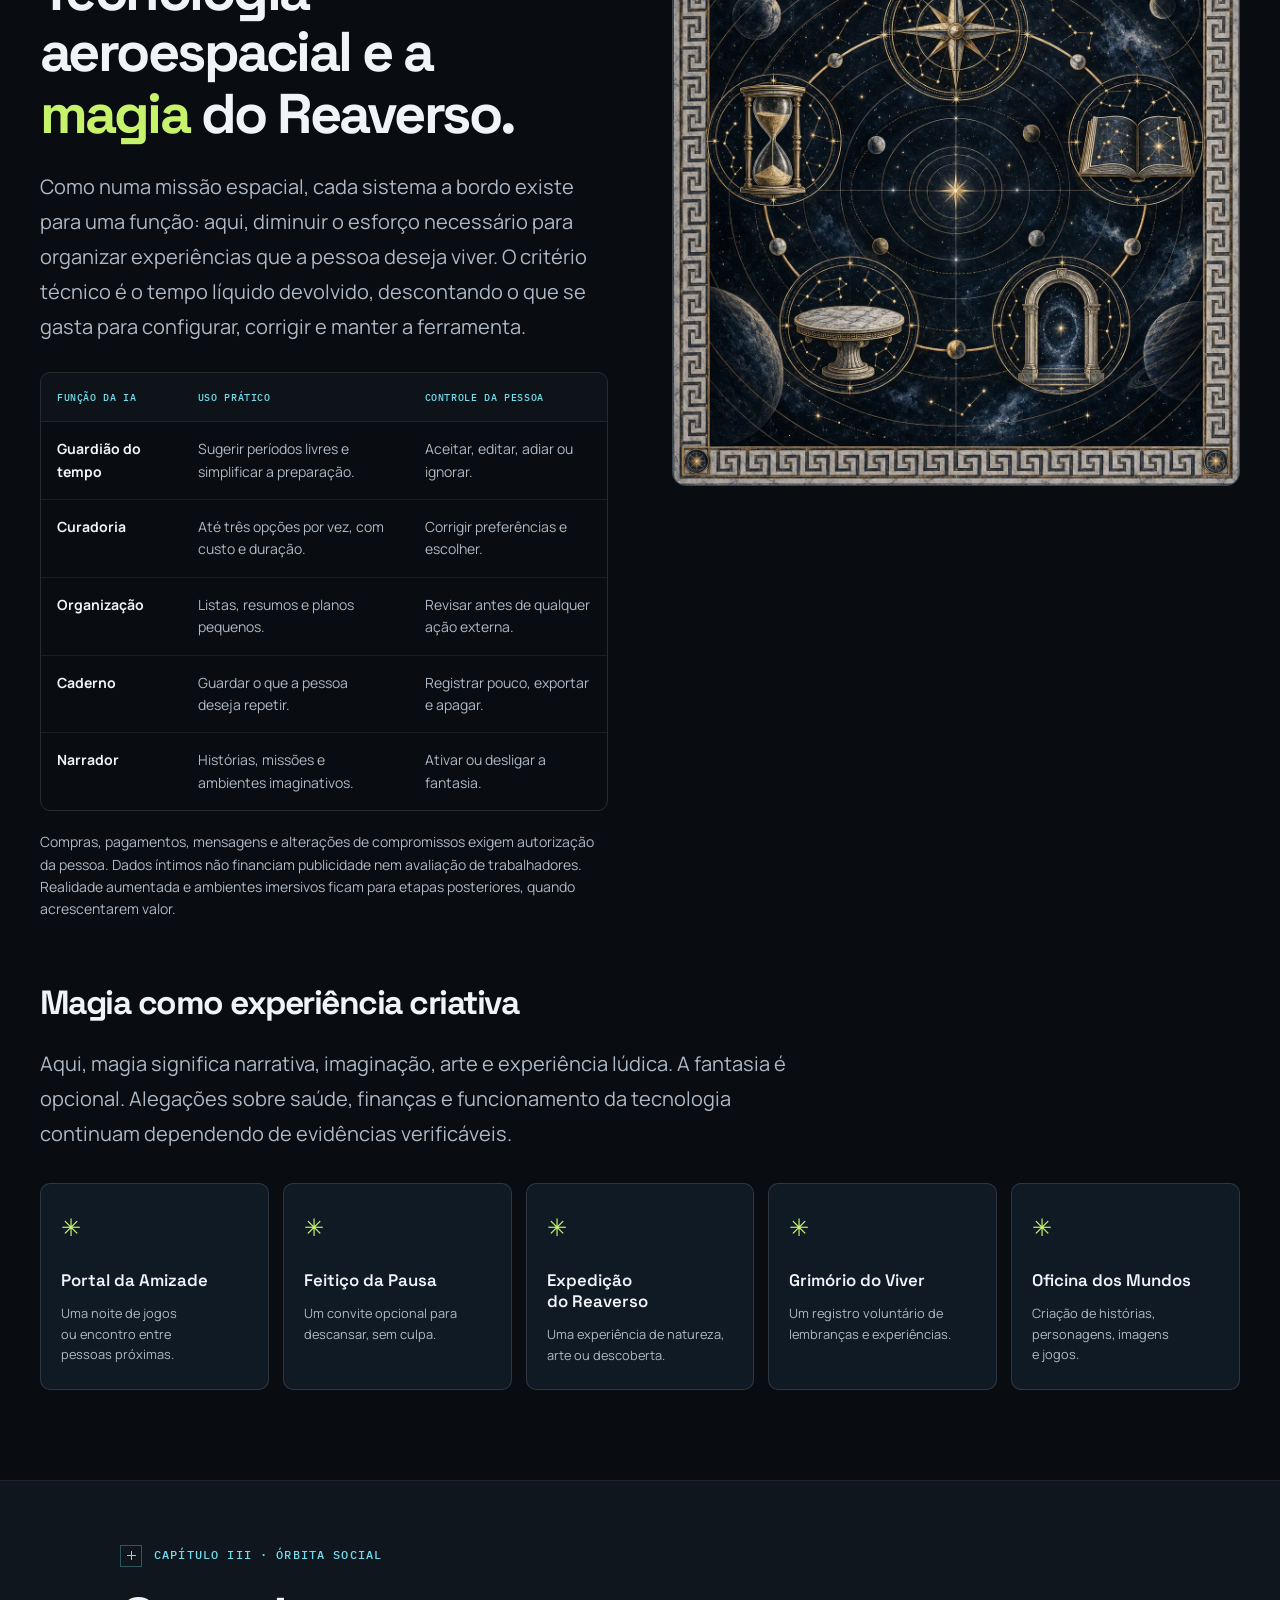
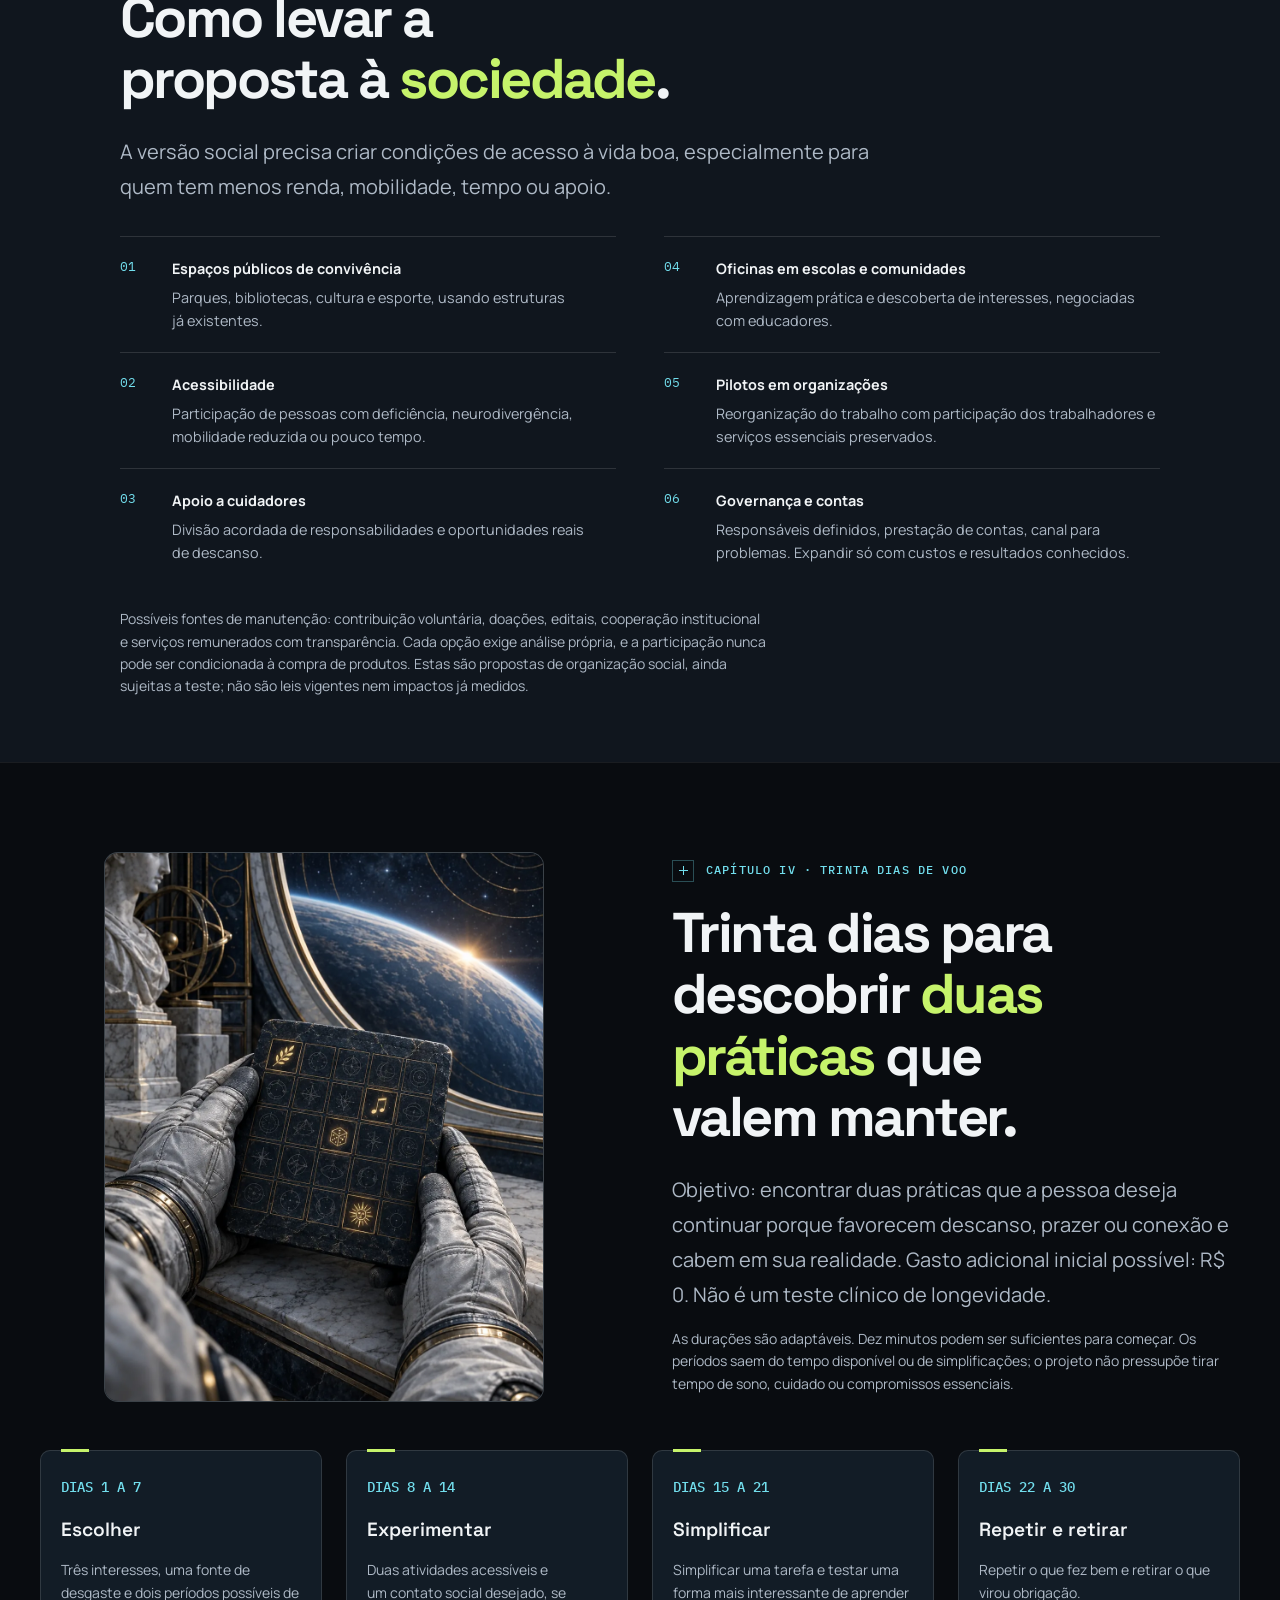
==== commit 8ba341b7: "feat(video): publique apresentação Turbo TEMI 360X no site" ====
--- a/index.html
+++ b/index.html
@@ -16,7 +16,7 @@
   <link rel="preload" as="image" href="./assets/mission-orbit-v2.webp">
   <link href="https://fonts.googleapis.com/css2?family=Space+Grotesk:wght@400;500;600;700&family=Manrope:wght@400;500;600;700;800&family=IBM+Plex+Mono:wght@400;500&display=swap" rel="stylesheet">
   <link rel="stylesheet" href="./base.css">
-  <link rel="stylesheet" href="./style.css?v=orbital-20261018-3">
+  <link rel="stylesheet" href="./style.css?v=video-20261018-1">
   <script type="application/ld+json">
   {
     "@context": "https://schema.org",
@@ -72,7 +72,7 @@
             <p class="lead">Dinheiro, trabalho e tecnologia a serviço de uma vida com mais autonomia, descobertas e conexões. O próximo grande passo pode começar com dez minutos.</p>
             <div class="hero__actions">
               <a class="btn btn--primary" href="#bussola">Encontrar minha direção <span aria-hidden="true">↗</span></a>
-              <a class="hero__secondary" href="#modulos">Explorar a missão <span aria-hidden="true">↓</span></a>
+              <a class="hero__secondary" href="#apresentacao">Assistir à apresentação <span aria-hidden="true">▷</span></a>
             </div>
             <div class="hero__stats" aria-label="Estrutura do projeto">
               <div><strong>05<span> / </span></strong><span>Módulos conectados</span></div>
@@ -98,6 +98,48 @@
           <p class="mission-note__label">NOSSA FILOSOFIA <span aria-hidden="true">✦</span></p>
           <div><h2>Investir em viver, não só em acumular.</h2><p>Que vida os nossos recursos estão permitindo viver agora, e preservar para depois? A proposta é inverter a ordem: primeiro decidir o que se quer viver, depois quanto é preciso para sustentar isso, e só então quanto tempo vale a pena entregar ao trabalho.</p></div>
         </aside>
+      </div>
+    </section>
+
+    <section class="section presentation" id="apresentacao" aria-labelledby="presentation-title">
+      <div class="wrap">
+        <div class="presentation__intro">
+          <div><p class="kicker">TURBO TEMI 360X · FILME DE APRESENTAÇÃO</p><h2 class="h-display" id="presentation-title">Emoção com consciência.<br><em>Amor com respeito.</em></h2></div>
+          <div><p class="lead" id="presentation-description">Dez experiências, pessoas ao seu lado e casais diversos. Uma viagem por aventura, conexão e intimidade, com a honra do casal em cada encontro.</p><p class="presentation__meta">2min28s · Full HD · Narração e legendas em português</p></div>
+        </div>
+        <figure class="presentation__figure">
+          <video class="presentation__video" controls playsinline preload="none" poster="./assets/video/poster-apresentacao-v1.jpg" width="1920" height="1080" aria-labelledby="presentation-title" aria-describedby="presentation-description presentation-caption">
+            <source src="./assets/video/apresentacao-turbo-temi-360x-v1.mp4" type="video/mp4">
+            Seu navegador não reproduz este vídeo. <a href="./assets/video/apresentacao-turbo-temi-360x-v1.mp4">Abra ou baixe o MP4</a>.
+          </video>
+          <figcaption id="presentation-caption">Inclui amor e intimidade entre adultos · 18+ · Sem conteúdo explícito. Honra é cultivar honestidade, consentimento, lealdade aos acordos e privacidade. Artes e áudio gerados com IA; pessoas fictícias.</figcaption>
+        </figure>
+        <div class="presentation__actions">
+          <a class="btn btn--primary" href="./assets/video/apresentacao-turbo-temi-360x-v1.mp4" download>Baixar o vídeo <span aria-hidden="true">↓</span></a>
+          <a href="./assets/video/legendas-pt-br-v1.srt" download>Baixar legendas em português</a>
+          <a href="./galeria.html#amor-intimidade">Explorar amor &amp; intimidade <span aria-hidden="true">↗</span></a>
+        </div>
+        <details class="presentation__transcript">
+          <summary>Ler o roteiro completo da apresentação</summary>
+          <ol role="list" aria-label="Roteiro do vídeo em 16 momentos">
+              <li><h3><time datetime="PT0S">00:00</time> VIDA EM ALTA. CONSCIÊNCIA NO COMANDO.</h3><p>Bem-vindo ao Tempo de Viver, 360 X. Modo Turbo TEMI: emoção e galhardia, com honra, justiça e consciência.</p></li>
+              <li><h3><time datetime="PT11S">00:11</time> ADRENALINA COM JOGO LIMPO</h3><p>Na pista fechada, adrenalina com direção. Proteção, atenção e jogo limpo fazem parte da diversão.</p></li>
+              <li><h3><time datetime="PT20S">00:20</time> PRESENÇA TOTAL. FESTA SEM ÁLCOOL.</h3><p>Festa inesquecível sem álcool: música, dança, risadas e presença de verdade entre amigos.</p></li>
+              <li><h3><time datetime="PT28S">00:28</time> NA MESMA ONDA</h3><p>No mar, compartilhar a descoberta vale tanto quanto pegar a onda. Respeite limites e natureza.</p></li>
+              <li><h3><time datetime="PT35S">00:35</time> CORAGEM QUE CAMINHA JUNTO</h3><p>Aventura boa tem preparo, companhia e cuidado. Coragem também é ajudar alguém a seguir.</p></li>
+              <li><h3><time datetime="PT43S">00:43</time> A MÚSICA APROXIMA</h3><p>Deixe a música aproximar. Cante, escute, descubra pessoas e compartilhe essa energia.</p></li>
+              <li><h3><time datetime="PT50S">00:50</time> NOVOS HORIZONTES. PÉS NO CUIDADO.</h3><p>O céu convida à descoberta. Com orientação e equipamento, a emoção encontra espaço.</p></li>
+              <li><h3><time datetime="PT57S">00:57</time> A VITÓRIA É TODO MUNDO JOGAR</h3><p>No jogo, cada pessoa participa com suas habilidades. Inclusão é compartilhar alegria e respeito.</p></li>
+              <li><h3><time datetime="PT65S">01:05</time> O CAMINHO TAMBÉM É ENCONTRO</h3><p>Pedale com atenção, proteção e parceria. O ritmo do grupo também faz parte do caminho.</p></li>
+              <li><h3><time datetime="PT73S">01:13</time> CRIE ALGO JUNTO</h3><p>Crie, experimente, construa junto. A aventura começa quando uma ideia encontra outras mãos.</p></li>
+              <li><h3><time datetime="PT81S">01:21</time> O MELHOR DESTINO É A CONEXÃO</h3><p>Depois da adrenalina, existe a conversa. Ouvir e oferecer apoio também é curtir a vida.</p></li>
+              <li><h3><time datetime="PT89S">01:29</time> AMOR &amp; INTIMIDADE</h3><p>Amor e intimidade têm lugar aqui: desejo, carinho e prazer entre adultos, com consentimento livre, cuidado e reciprocidade.</p></li>
+              <li><h3><time datetime="PT100S">01:40</time> DIVERSOS NO AMOR. IGUAIS EM DIGNIDADE.</h3><p>Casais diversos merecem a mesma dignidade. Nenhuma orientação determina um jeito de amar: cada relação constrói seus acordos.</p></li>
+              <li><h3><time datetime="PT111S">01:51</time> HONRA É CUIDAR DA CONFIANÇA</h3><p>Honrar o casal é cultivar honestidade, lealdade aos acordos e privacidade. Respeitar limites e mudanças de vontade fortalece a confiança.</p></li>
+              <li><h3><time datetime="PT123S">02:03</time> ESCOLHA. COMBINE. VIVA O ENCONTRO.</h3><p>Explore a galeria e os instrumentos do site. Escolha uma experiência e transforme intenção em encontro.</p></li>
+              <li><h3><time datetime="PT132S">02:12</time> SUA PRÓXIMA AVENTURA COMEÇA AQUI</h3><p>Tempo de Viver, 360 X. Emoção com consciência. Amor com respeito. Acesse o site e desenhe sua próxima aventura.</p></li>
+          </ol>
+        </details>
       </div>
     </section>
 
--- a/style.css
+++ b/style.css
@@ -440,6 +440,40 @@
 @media (max-width: 380px) { .gallery-back { max-width: 75px; font-size: .65rem; line-height: 1.5; } }
 
 @media (max-width: 380px) { .hero__title { font-size: clamp(2.25rem, 9.6vw, 2.6rem); } }
+/* Apresentação: controles nativos e carregamento iniciado pelo visitante. */
+.presentation { background: radial-gradient(ellipse at 90% 0, #173a454a, transparent 55%), #0b1219; }
+.presentation__intro { display: grid; grid-template-columns: 1fr 1fr; align-items: end; gap: 48px; margin-bottom: 32px; }
+.presentation__intro .h-display { margin-bottom: 0; }
+.presentation__intro .lead { font-size: .96rem; }
+.presentation__meta { margin-top: 18px; color: var(--color-accent); font: 400 .68rem/1.8 var(--font-roman); }
+.presentation__figure { min-width: 0; padding: 8px; border: 1px solid #3c6574; border-radius: 18px; background: #0e1b25; }
+.presentation__video { display: block; width: 100%; aspect-ratio: 16 / 9; border-radius: 11px; background: #05090d; }
+.presentation__figure figcaption { max-width: none; padding: 16px 12px 10px; color: var(--color-text-muted); font-size: .72rem; line-height: 1.8; }
+.presentation__actions { display: flex; flex-wrap: wrap; align-items: center; gap: 20px 28px; margin-block: 24px; }
+.presentation__actions > a:not(.btn) { display: inline-flex; align-items: center; min-height: 44px; color: var(--color-accent); font-size: .78rem; text-underline-offset: 4px; }
+.presentation__transcript { border: 1px solid var(--color-border); border-radius: 12px; background: #0c1720; }
+.presentation__transcript summary { padding: 20px 24px; min-height: 56px; cursor: pointer; font: 500 .9rem/1.5 var(--font-display); }
+.presentation__transcript[open] summary { border-bottom: 1px solid var(--color-border); }
+.presentation__transcript ol { list-style: none; padding: 8px 24px 24px; }
+.presentation__transcript li { max-width: none; padding-block: 20px; border-bottom: 1px solid var(--color-border); }
+.presentation__transcript li:last-child { border-bottom: 0; padding-bottom: 0; }
+.presentation__transcript h3 { font: 500 .88rem/1.5 var(--font-display); margin-bottom: 8px; }
+.presentation__transcript time { color: var(--color-accent); font: 400 .68rem/1.8 var(--font-roman); margin-right: 12px; }
+.presentation__transcript p { color: var(--color-text-muted); font-size: .82rem; line-height: 1.8; }
+.presentation-link { display: flex; flex-wrap: wrap; align-items: center; gap: 8px 16px; width: fit-content; min-height: 48px; margin-block: 20px; color: var(--color-accent); font-size: .82rem; font-weight: 600; text-decoration: none; }
+.presentation-link > span:first-of-type { color: var(--color-text-muted); font-size: .68rem; font-weight: 400; }
+.presentation-link > span:last-child { color: var(--color-primary); font-size: 24px; }
+@media (max-width: 720px) {
+  .presentation__intro { grid-template-columns: minmax(0, 1fr); gap: 24px; }
+  .presentation__figure { padding: 5px; border-radius: 13px; }
+  .presentation__video { border-radius: 8px; }
+  .presentation__figure figcaption { padding-inline: 10px; }
+  .presentation__actions { gap: 12px 22px; }
+  .presentation__actions .btn { width: 100%; }
+  .presentation__transcript summary { padding-inline: 18px; }
+  .presentation__transcript ol { padding-inline: 18px; }
+}
+
 /* Espaço adulto opcional: reserva editorial, sem controle de acesso. */
 .intimacy-link { display: inline-flex; flex-wrap: wrap; align-items: center; gap: 12px; min-height: 44px;
   margin-top: 16px; color: #f1b1c6; font-size: .8rem; text-decoration: none; }
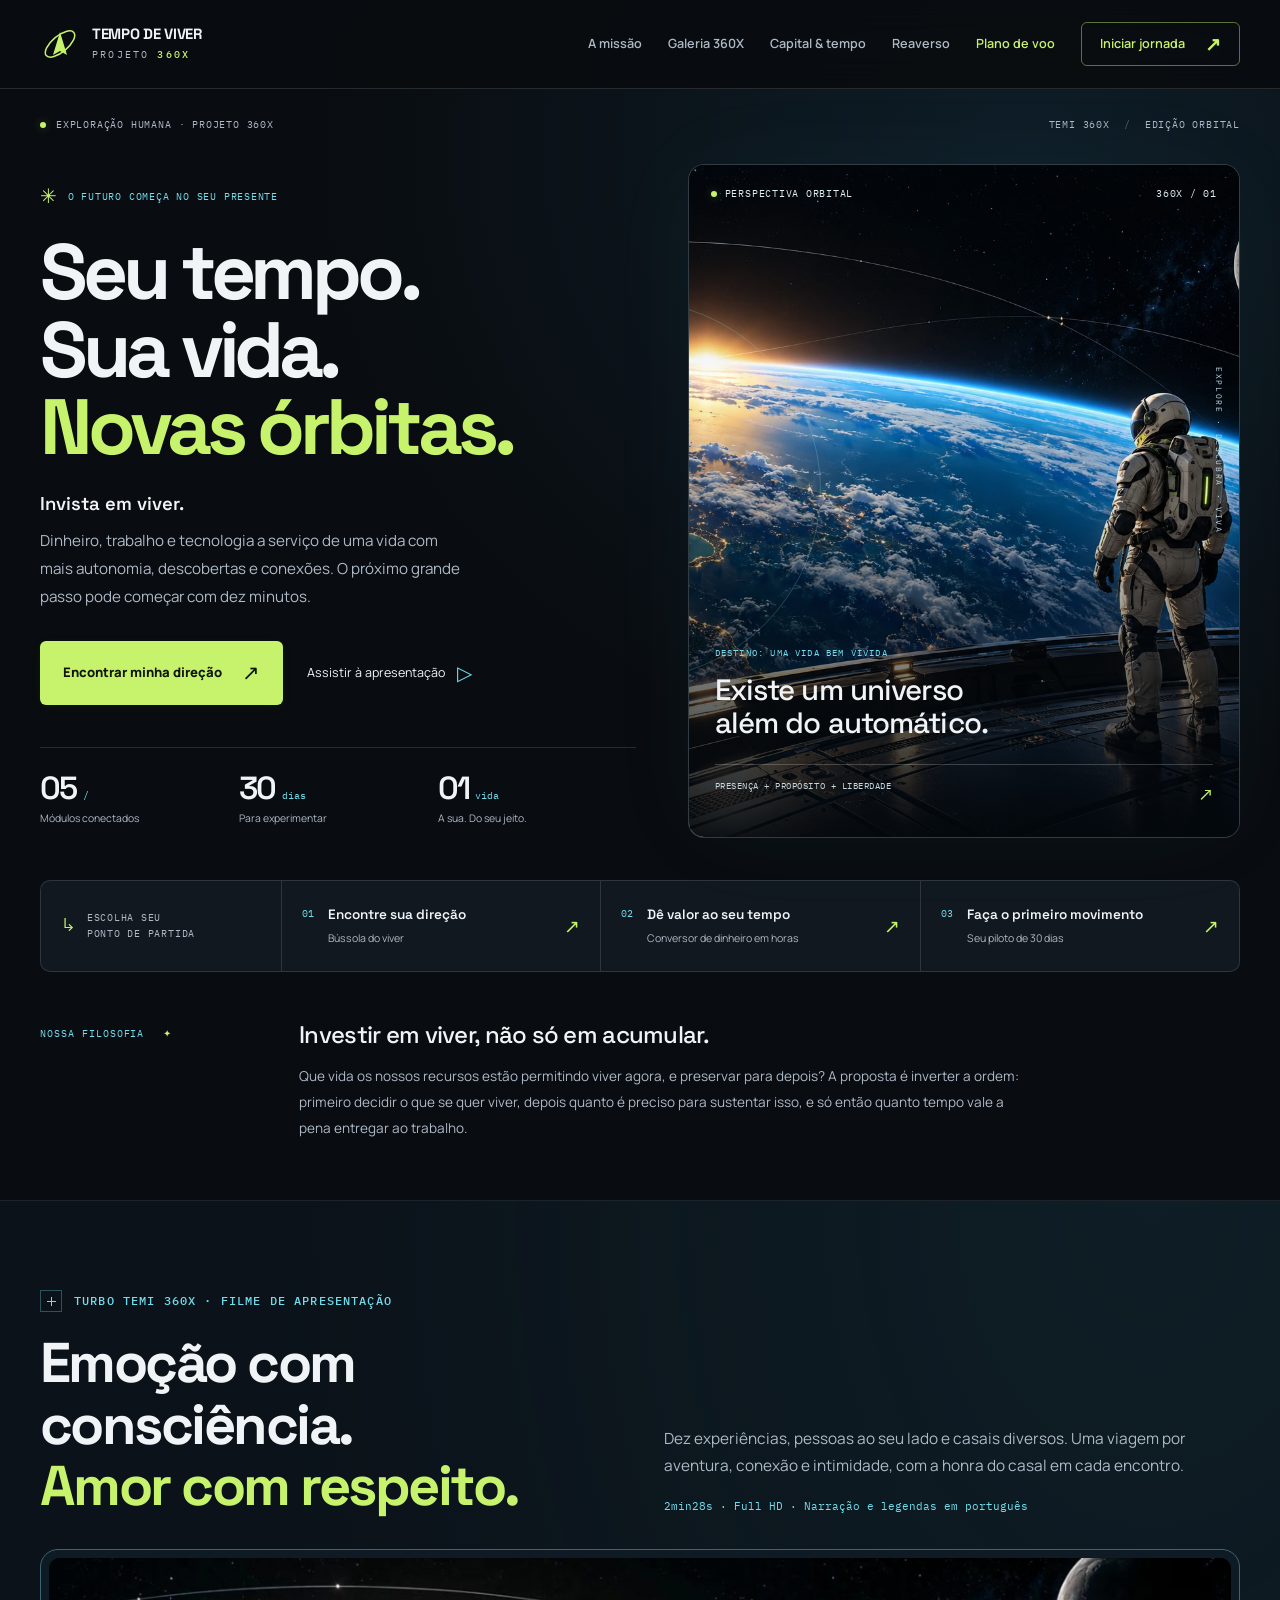
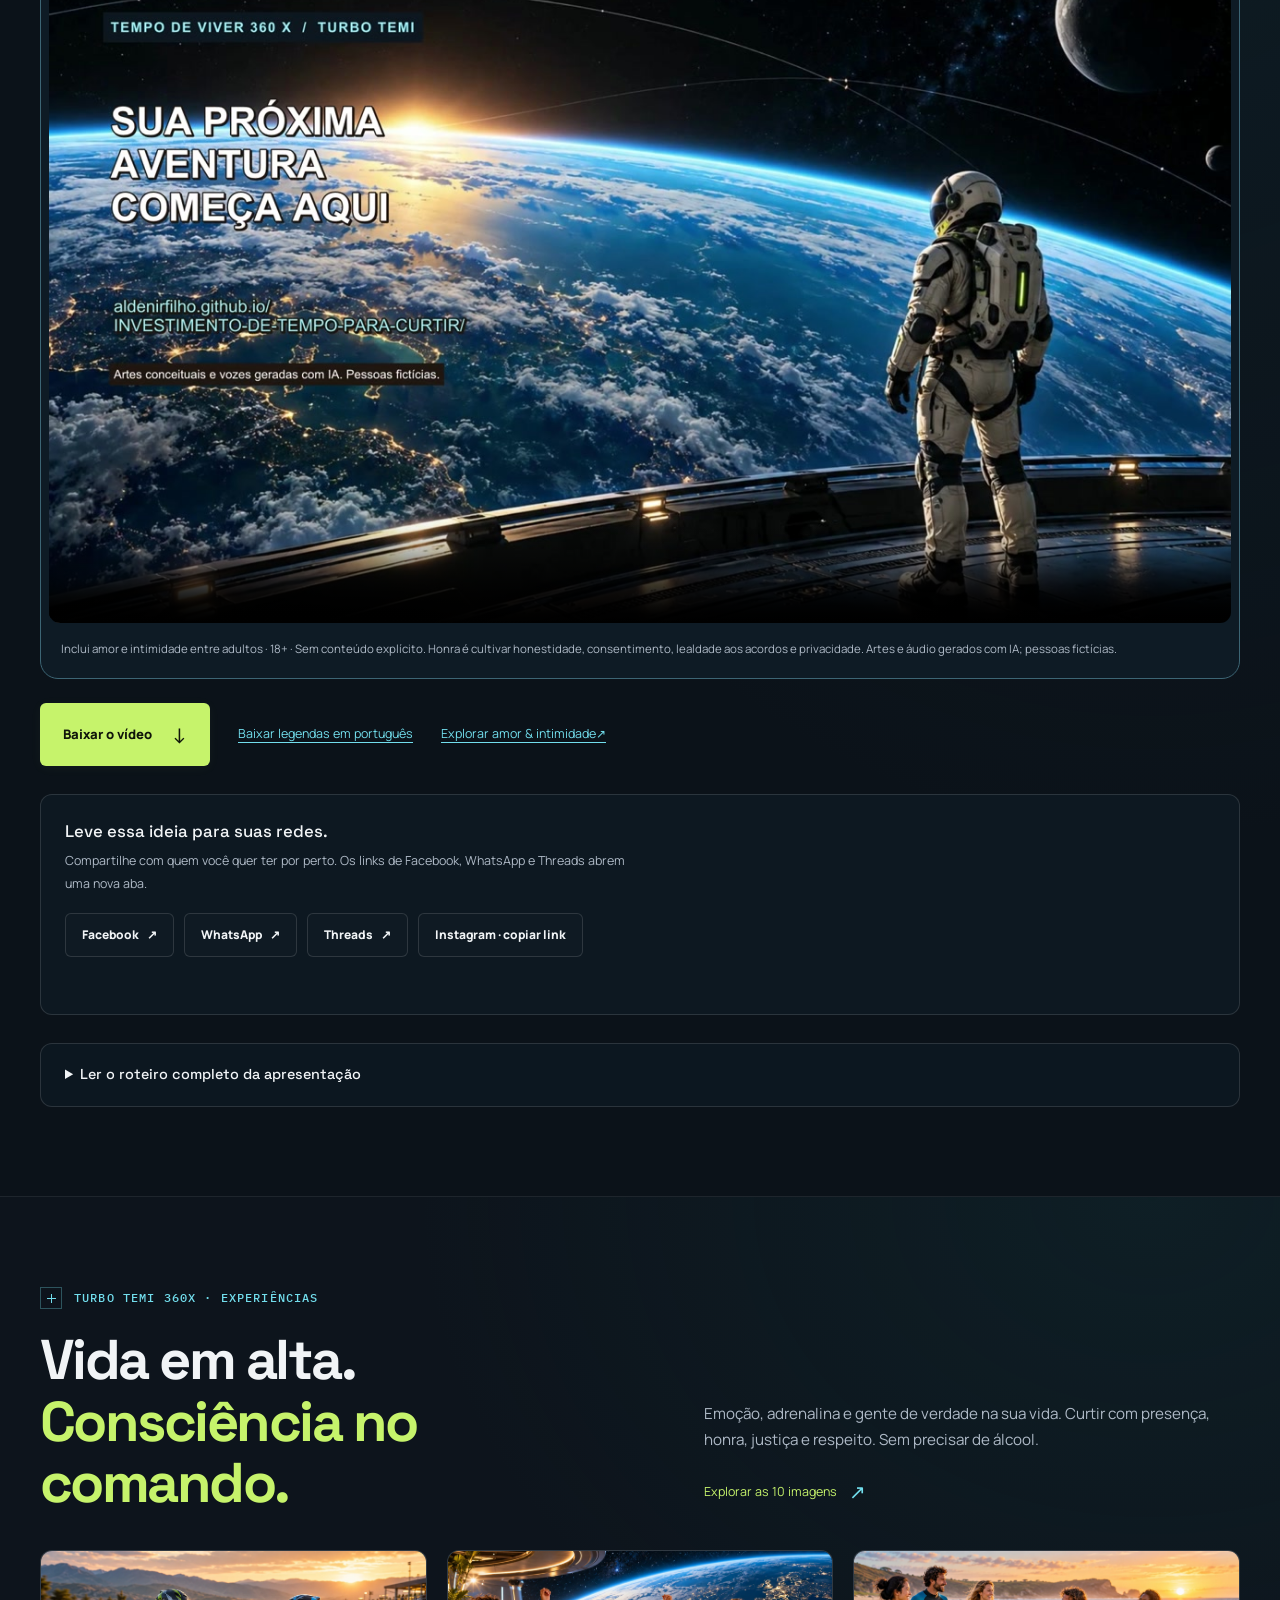
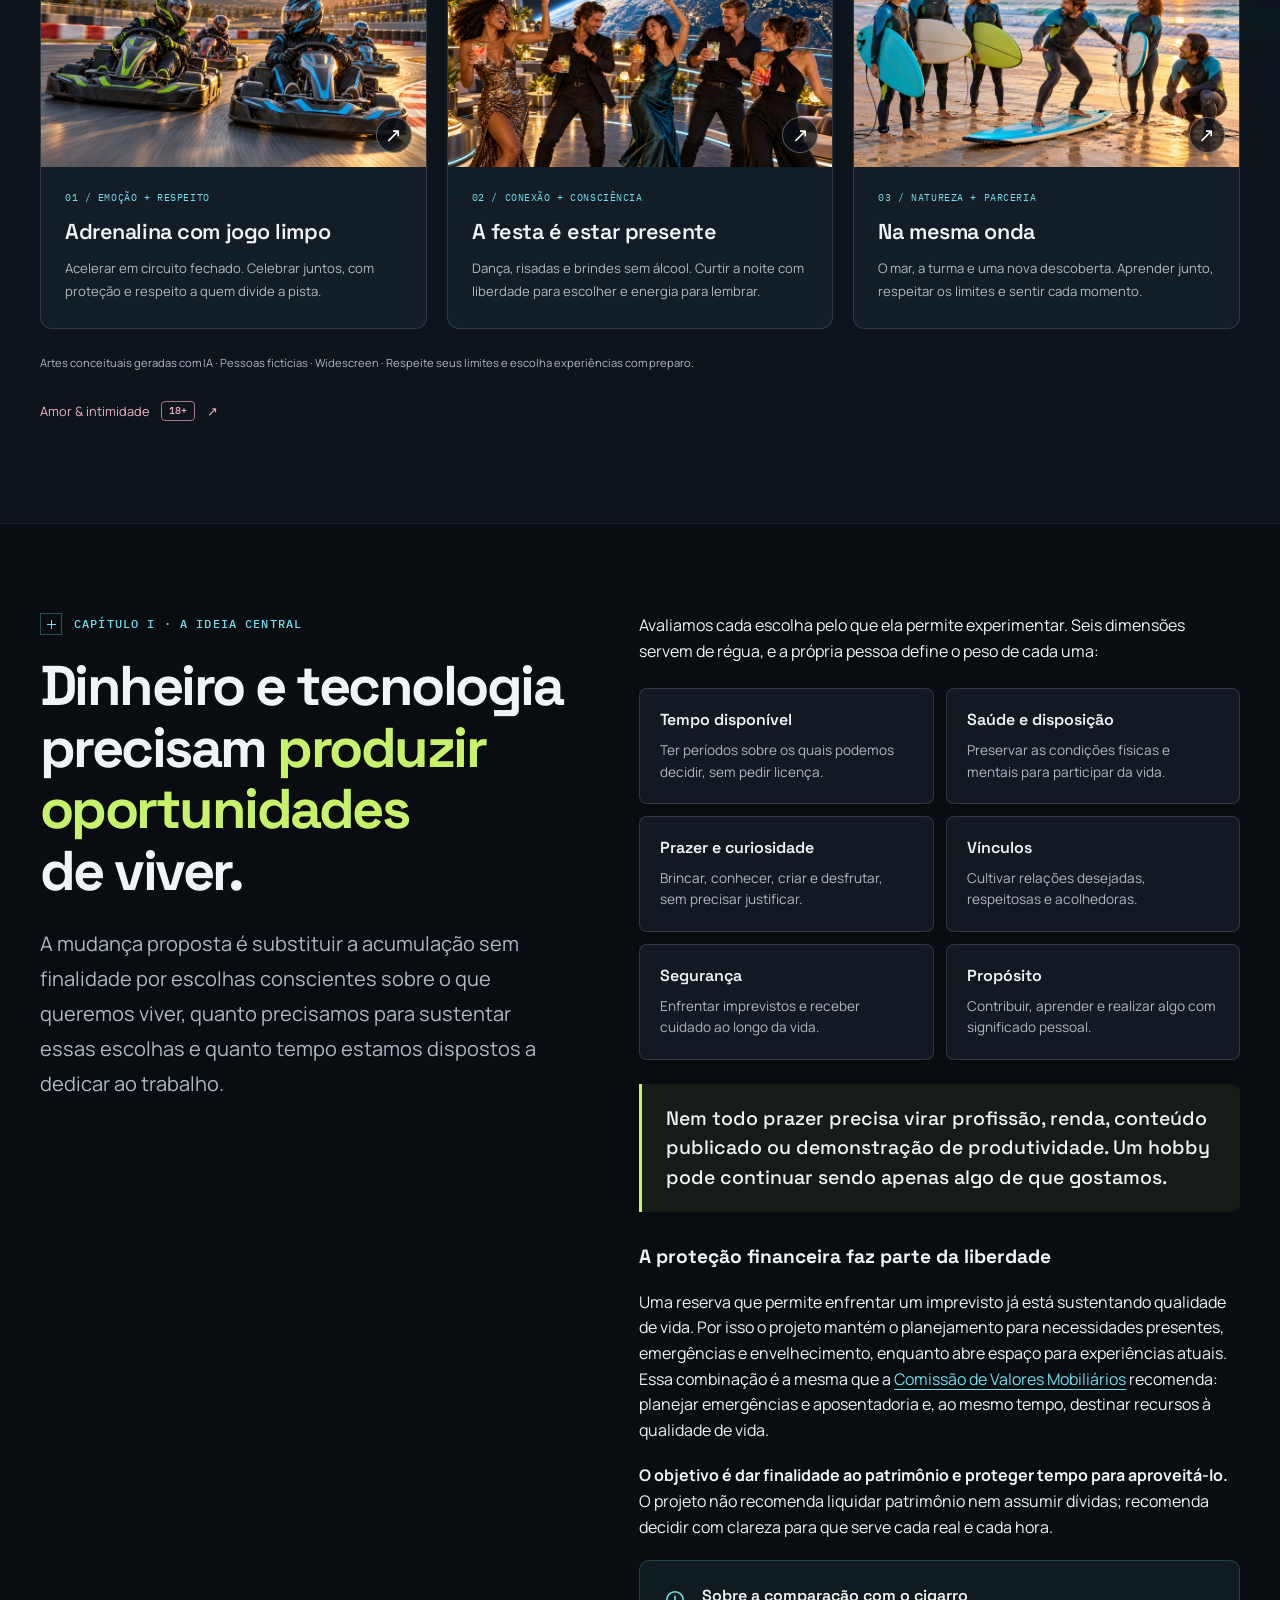
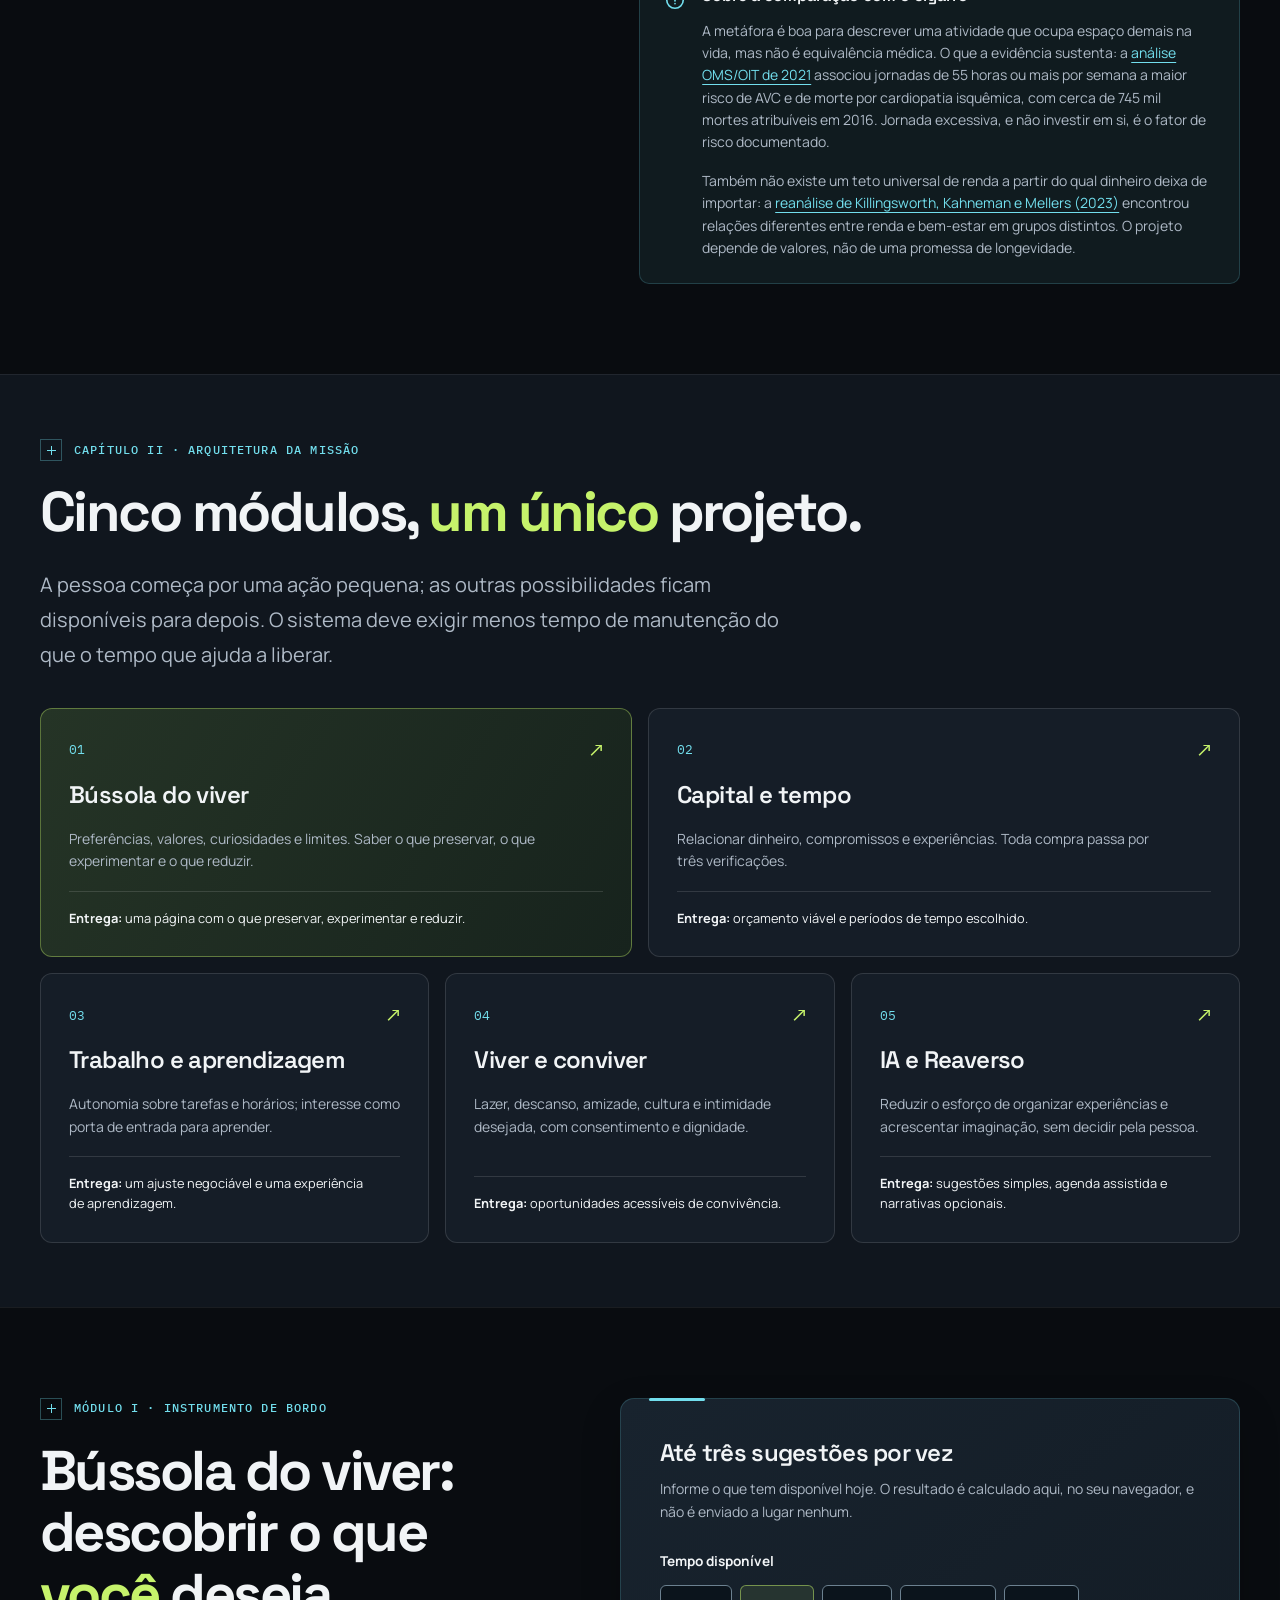
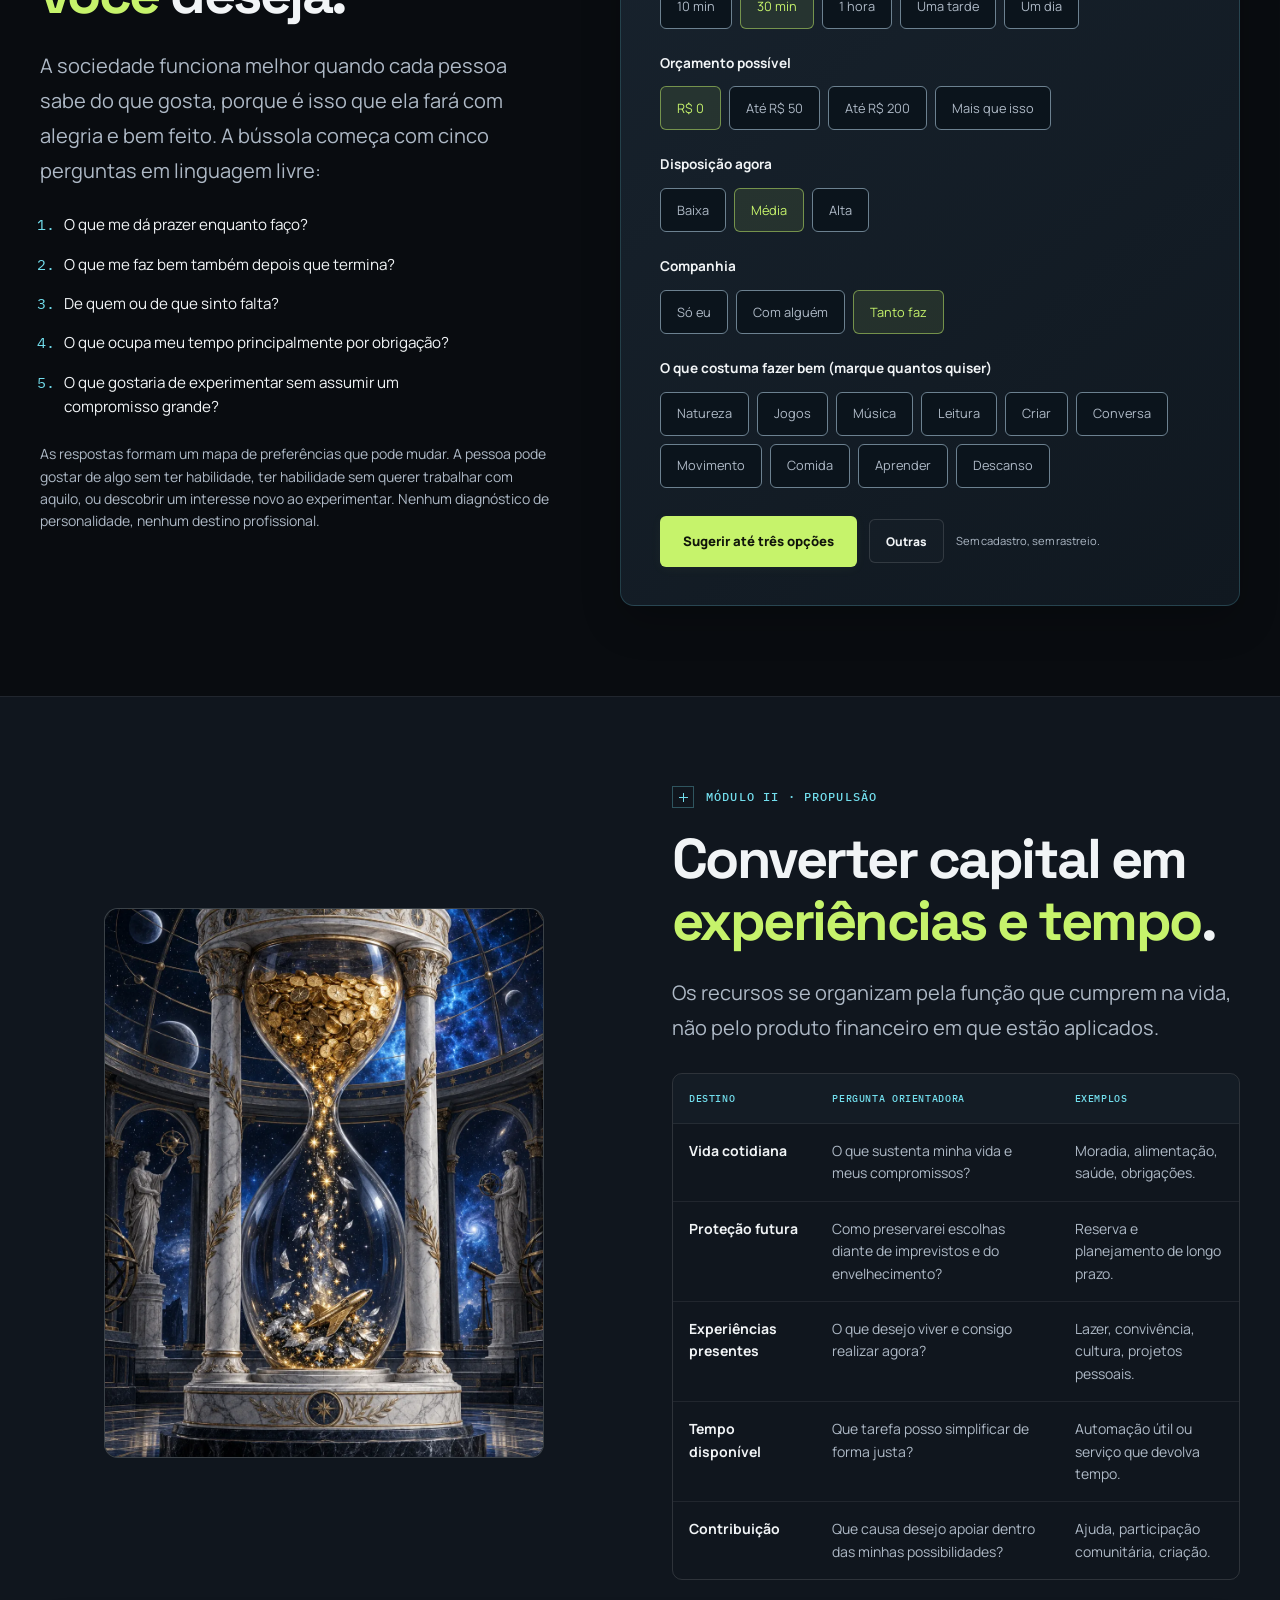
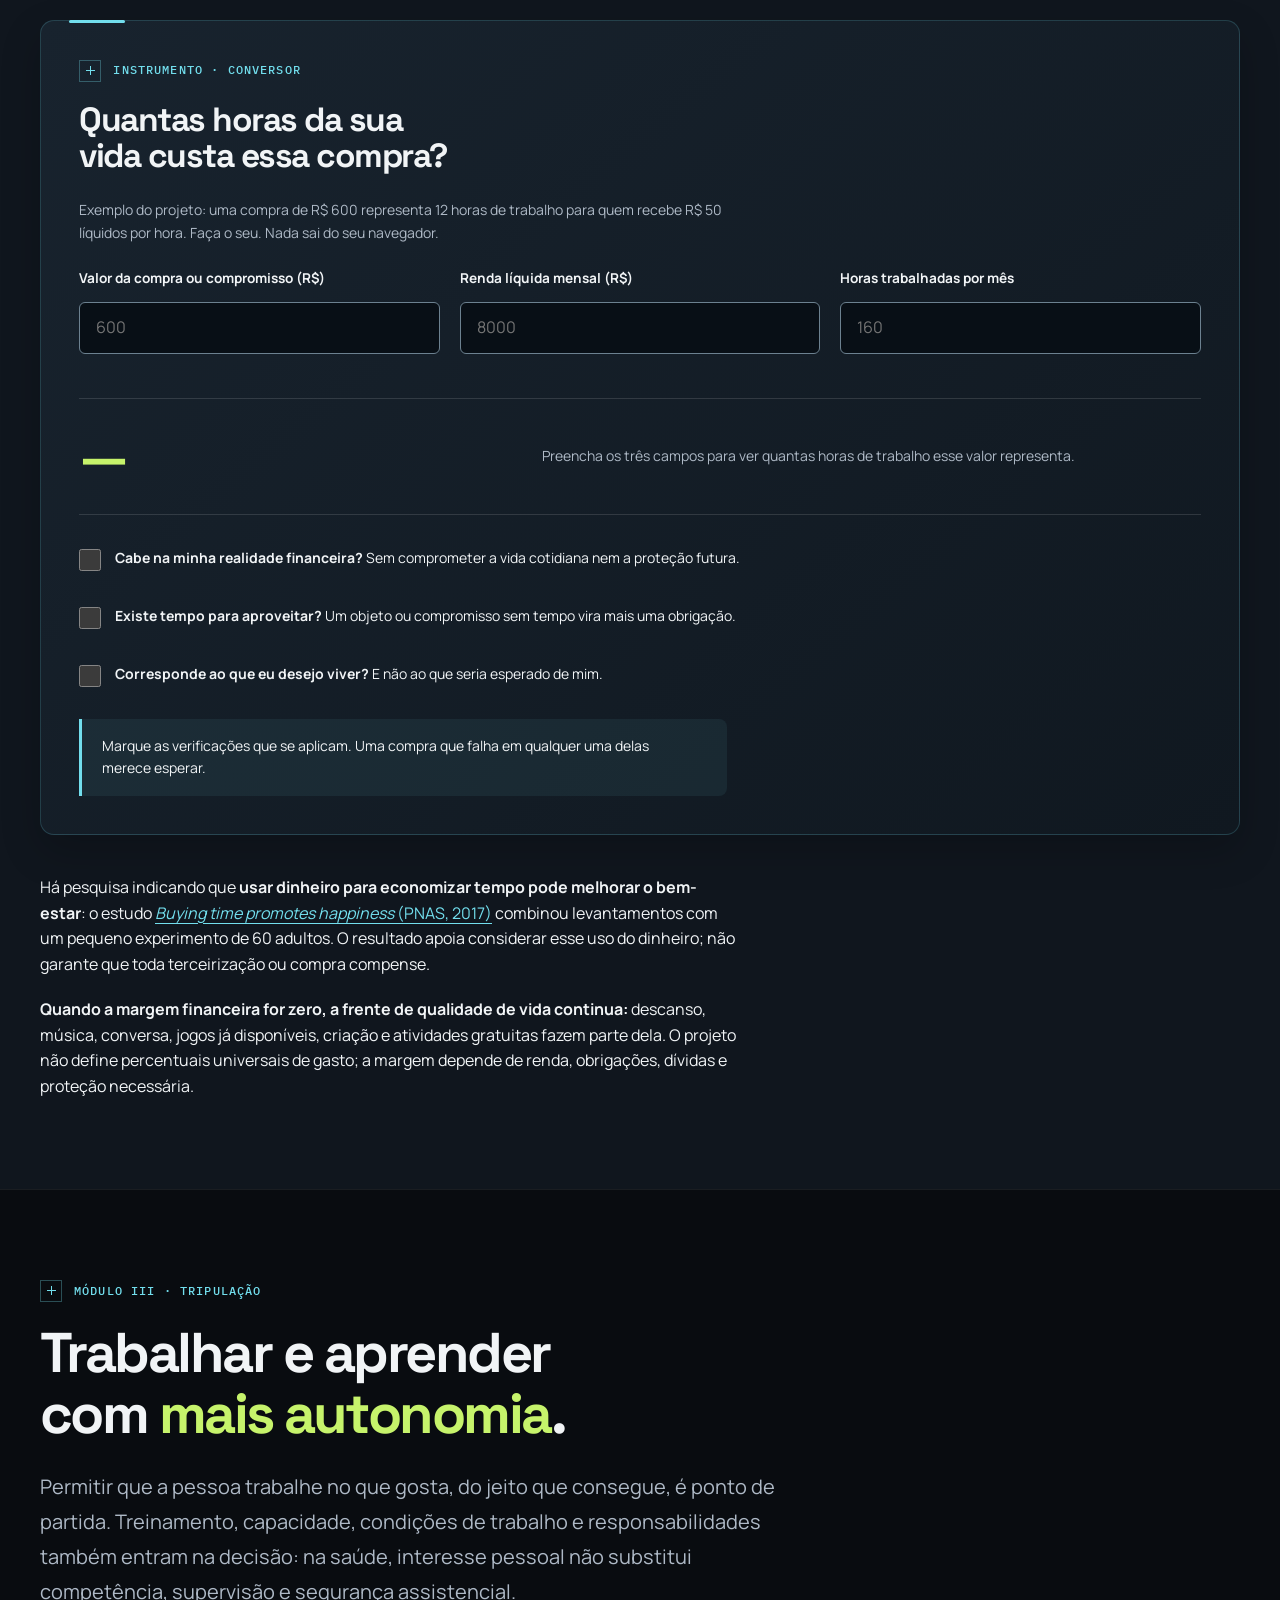
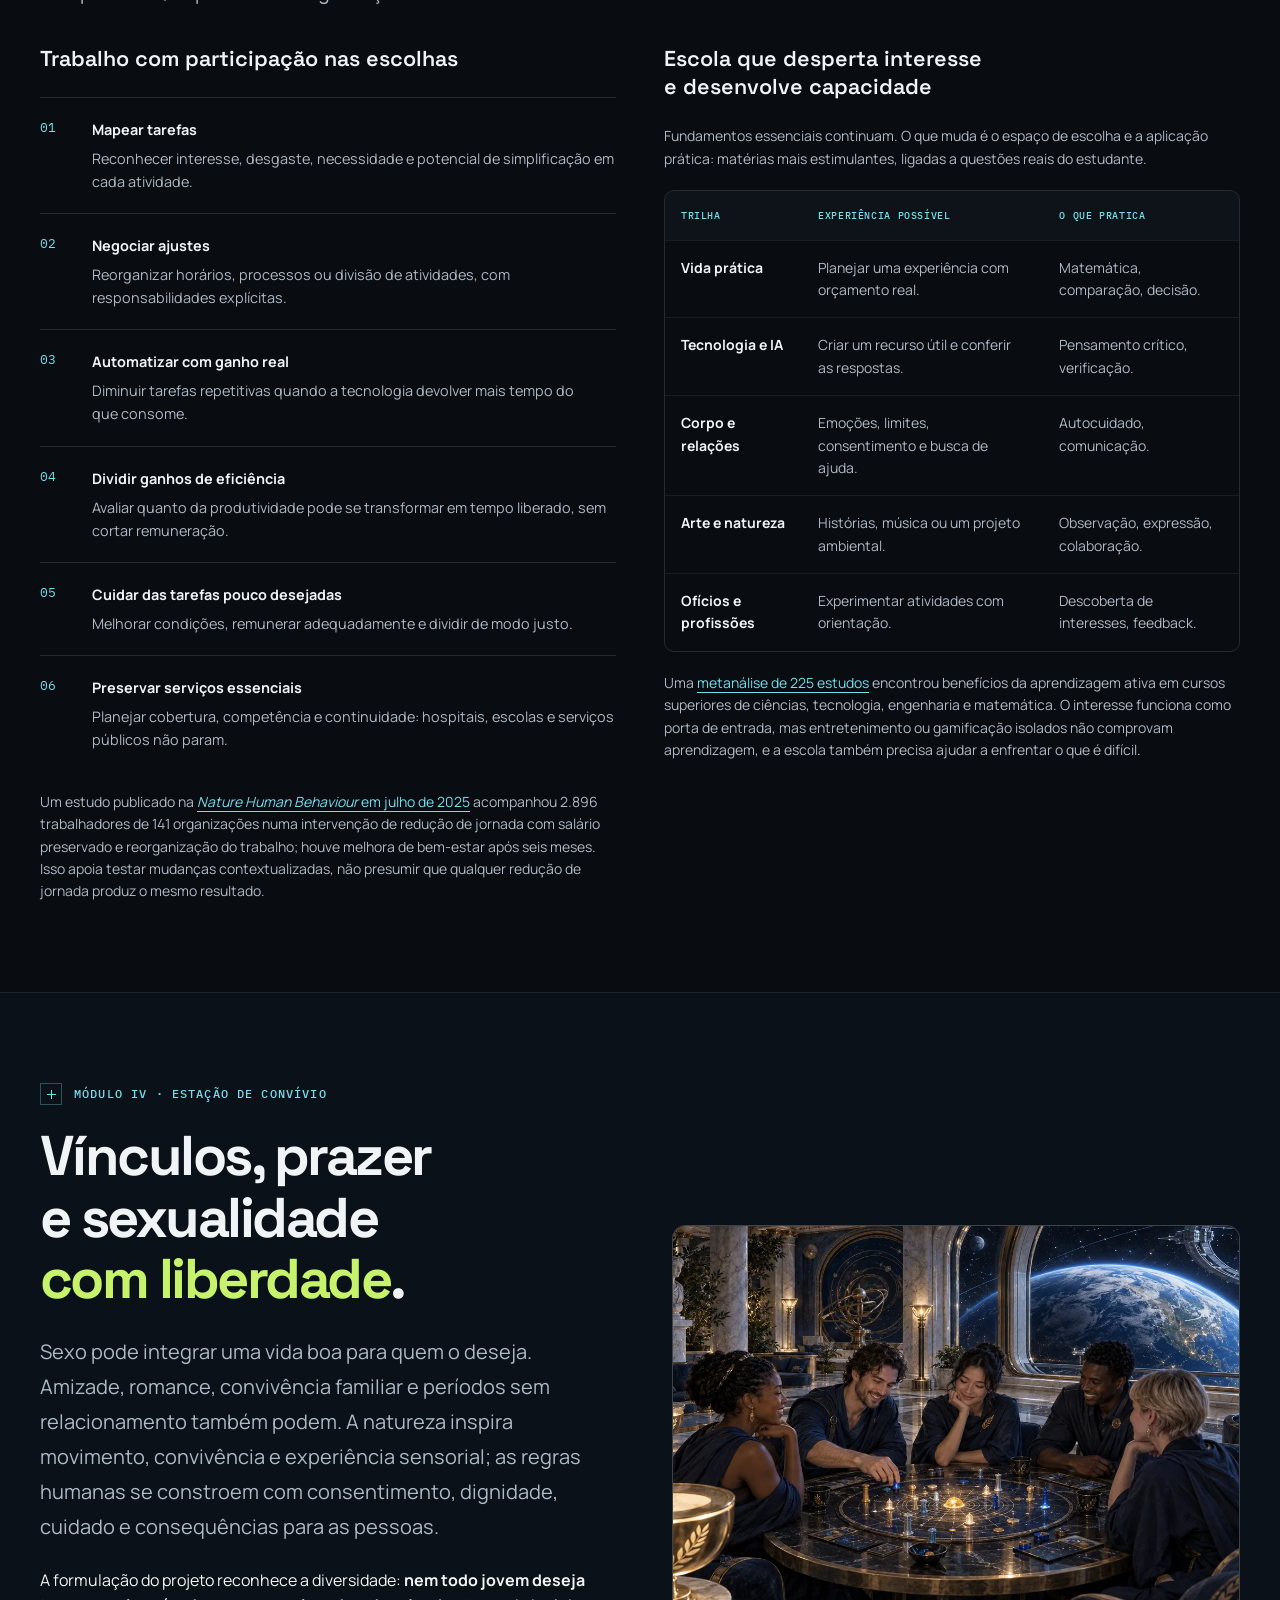
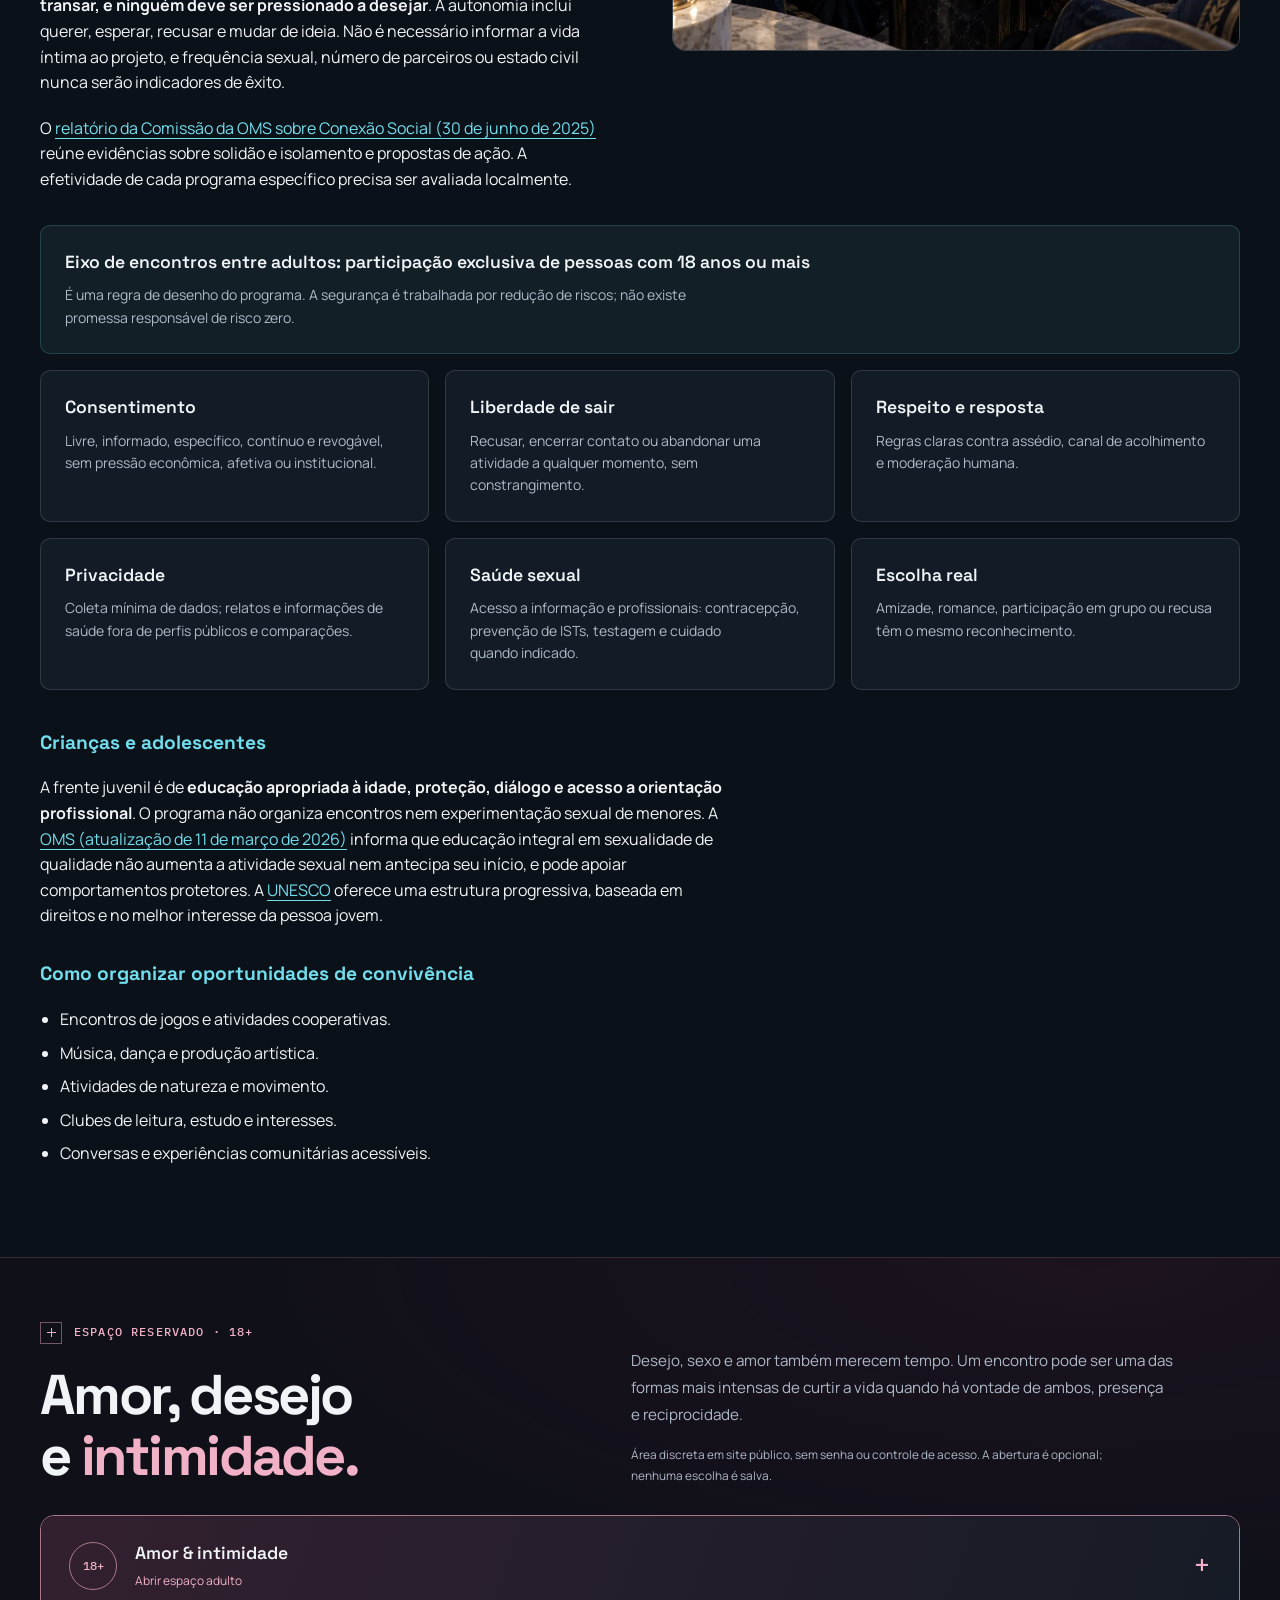
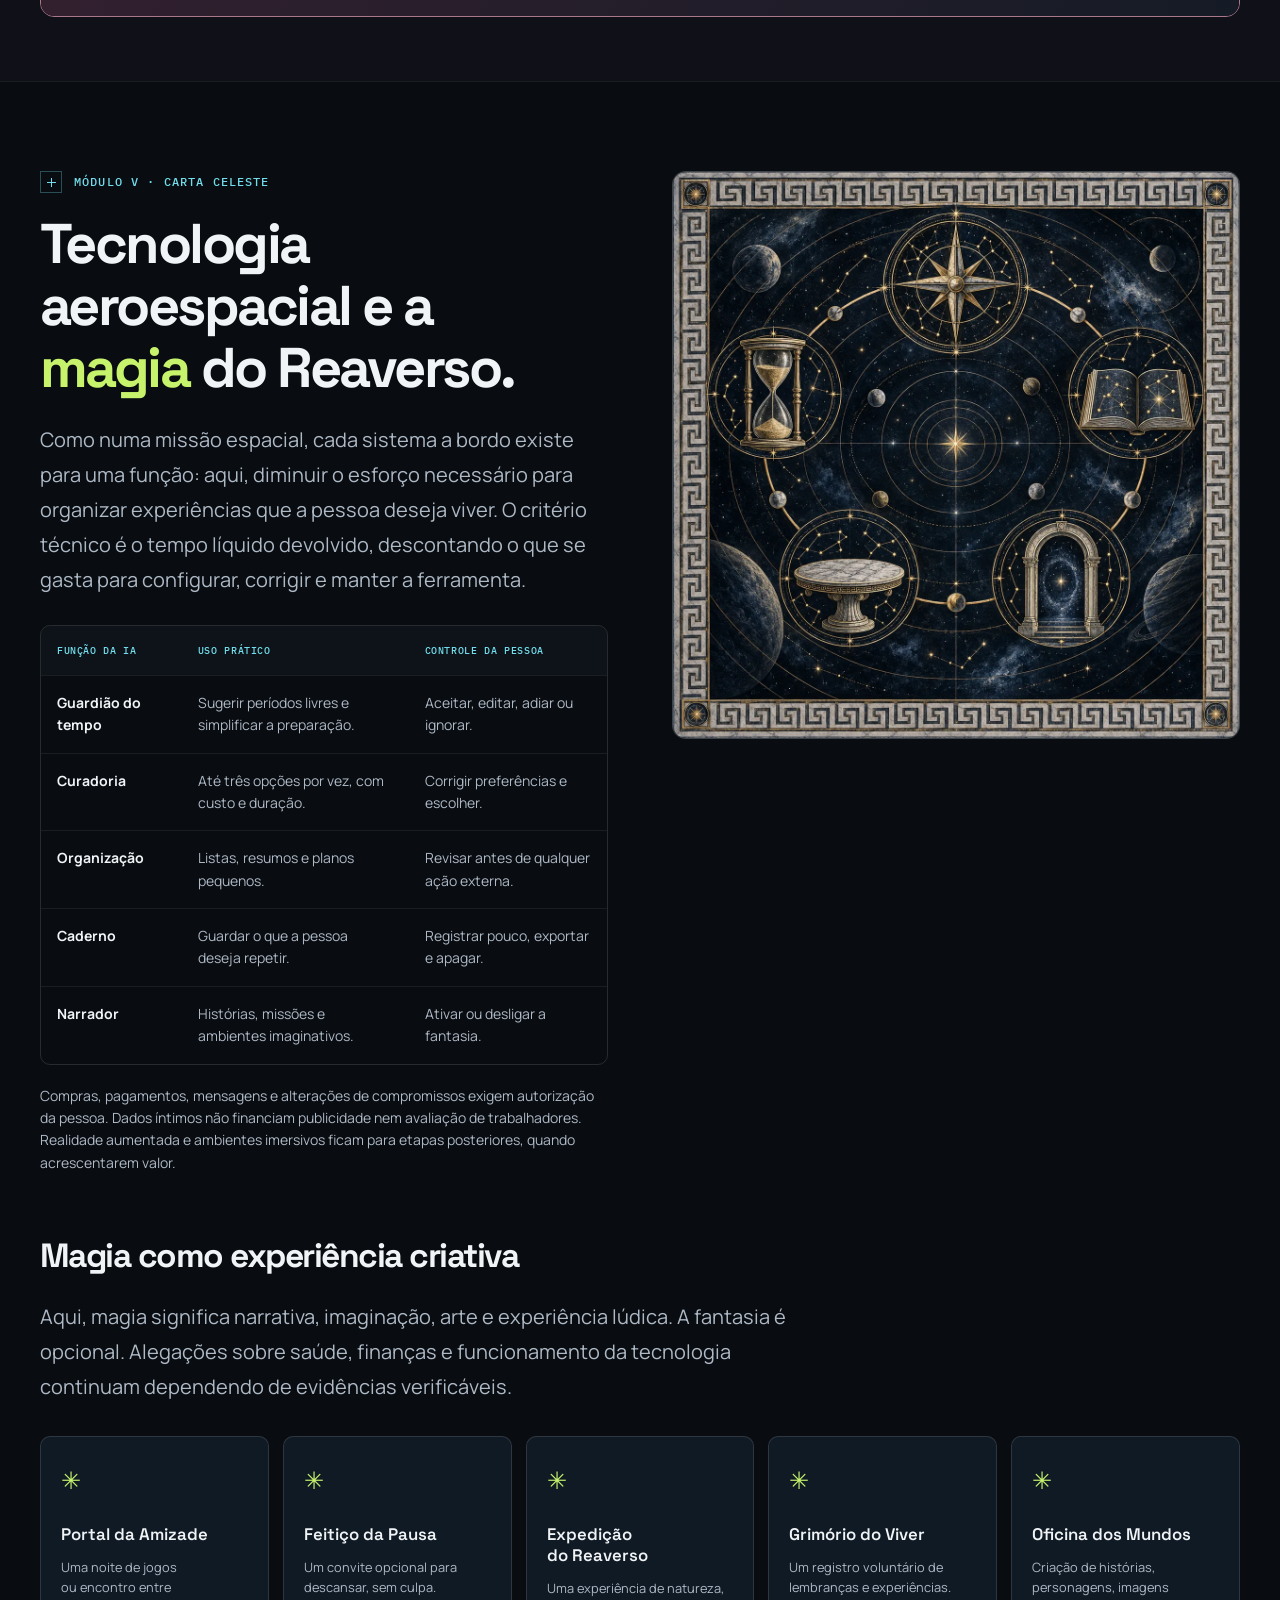
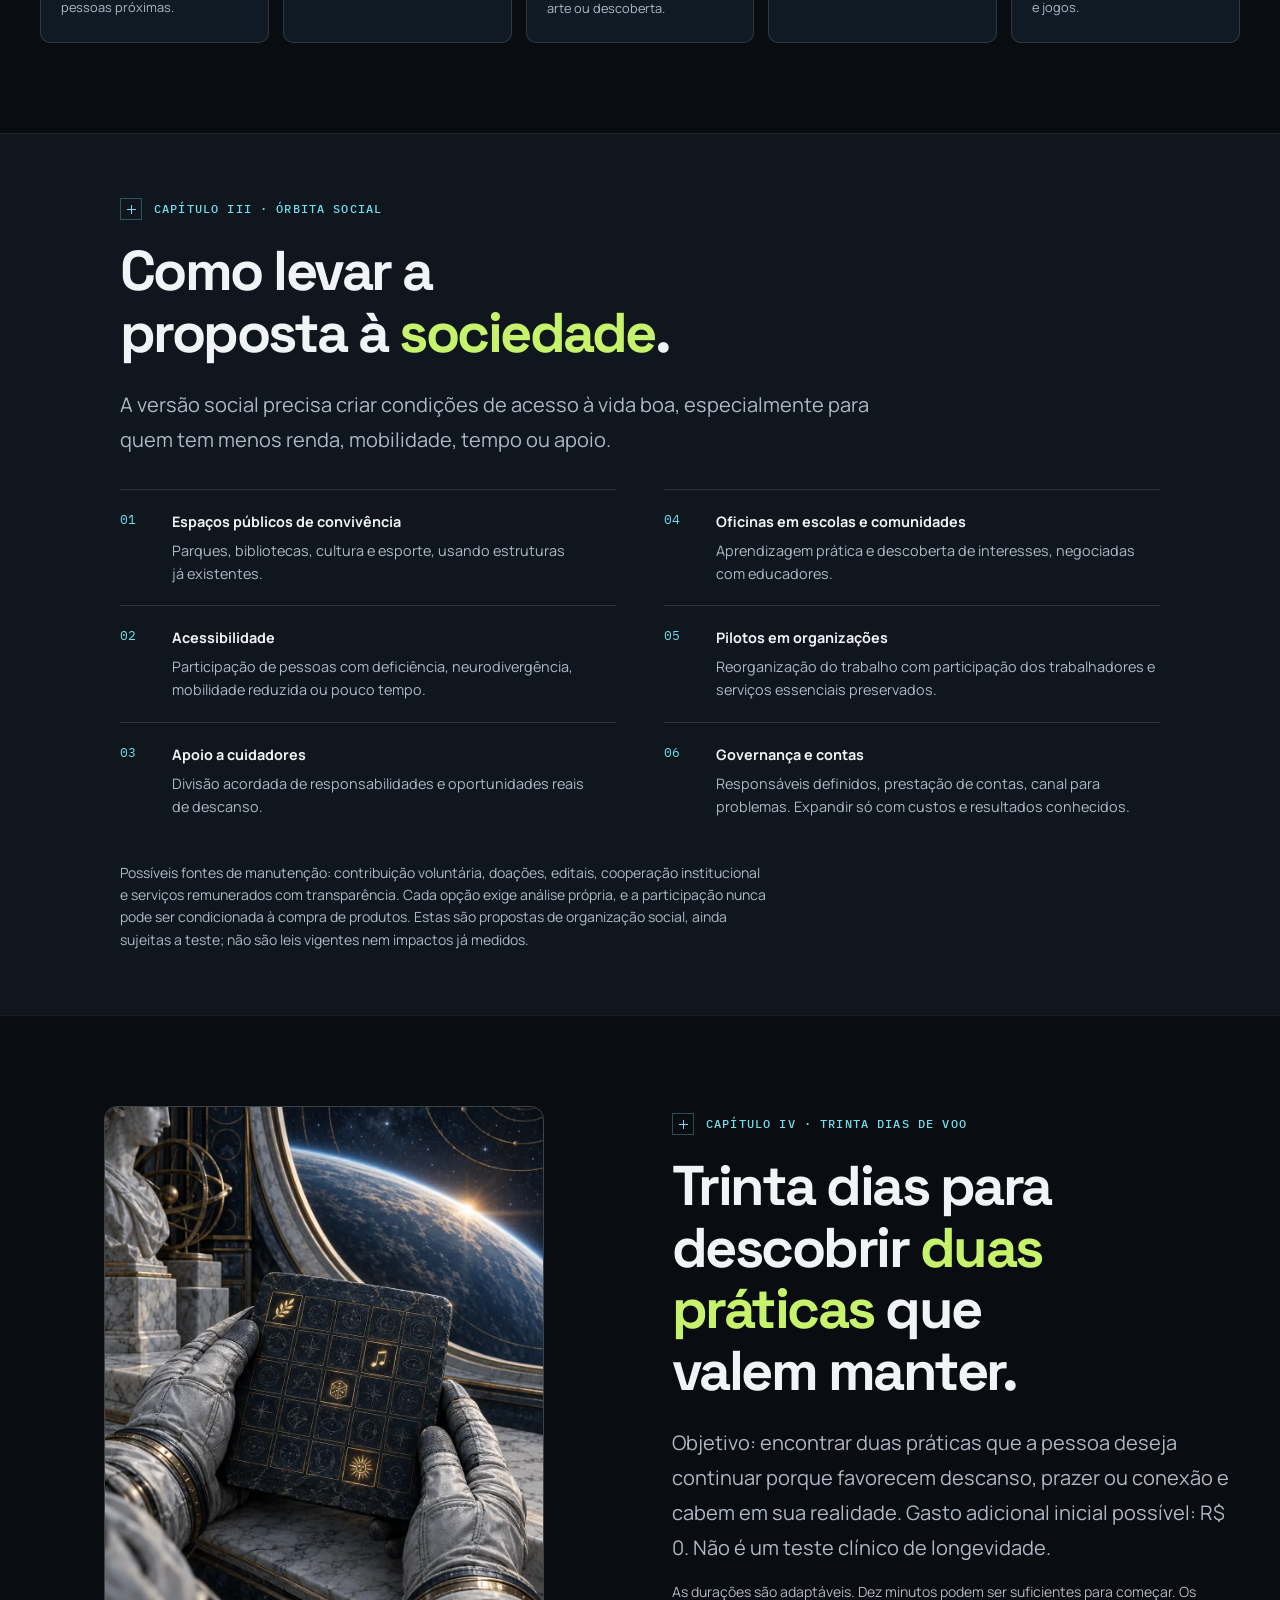
==== commit 3676b241: "feat(social): integre compartilhamento Meta e créditos discretos" ====
--- a/index.html
+++ b/index.html
@@ -8,7 +8,15 @@
   <meta property="og:title" content="Tempo de Viver 360X">
   <meta property="og:description" content="Dinheiro, trabalho e tecnologia a serviço de uma vida que possa ser desfrutada no presente. Bússola do viver, calculadora e piloto de 30 dias.">
   <meta property="og:type" content="website">
-  <meta property="og:image" content="./assets/mission-orbit-v2.webp">
+  <meta property="og:image" content="https://aldenirfilho.github.io/INVESTIMENTO-DE-TEMPO-PARA-CURTIR/assets/video/poster-apresentacao-v1.jpg">
+  <meta property="og:image:width" content="1280">
+  <meta property="og:image:height" content="720">
+  <meta property="og:image:type" content="image/jpeg">
+  <meta property="og:image:alt" content="Apresentação Tempo de Viver 360 X: astronauta diante da Terra, com convite à próxima aventura.">
+  <meta property="og:url" content="https://aldenirfilho.github.io/INVESTIMENTO-DE-TEMPO-PARA-CURTIR/">
+  <meta property="og:site_name" content="Tempo de Viver 360 X">
+  <meta property="og:locale" content="pt_BR">
+  <link rel="canonical" href="https://aldenirfilho.github.io/INVESTIMENTO-DE-TEMPO-PARA-CURTIR/">
   <meta name="theme-color" content="#090c10">
   <link rel="icon" href="data:image/svg+xml,%3Csvg xmlns='http://www.w3.org/2000/svg' viewBox='0 0 40 40'%3E%3Crect width='40' height='40' rx='12' fill='%23090c10'/%3E%3Cellipse cx='20' cy='20' rx='16' ry='7' transform='rotate(-40 20 20)' fill='none' stroke='%23c6f36b' stroke-width='2'/%3E%3Cpath d='m20 9 7 22-7-4-7 4z' fill='%23f4f7f8'/%3E%3C/svg%3E">
   <link rel="preconnect" href="https://fonts.googleapis.com">
@@ -16,7 +24,7 @@
   <link rel="preload" as="image" href="./assets/mission-orbit-v2.webp">
   <link href="https://fonts.googleapis.com/css2?family=Space+Grotesk:wght@400;500;600;700&family=Manrope:wght@400;500;600;700;800&family=IBM+Plex+Mono:wght@400;500&display=swap" rel="stylesheet">
   <link rel="stylesheet" href="./base.css">
-  <link rel="stylesheet" href="./style.css?v=video-20261018-1">
+  <link rel="stylesheet" href="./style.css?v=meta-20261018-1">
   <script type="application/ld+json">
   {
     "@context": "https://schema.org",
@@ -119,6 +127,20 @@
           <a href="./assets/video/legendas-pt-br-v1.srt" download>Baixar legendas em português</a>
           <a href="./galeria.html#amor-intimidade">Explorar amor &amp; intimidade <span aria-hidden="true">↗</span></a>
         </div>
+        <section class="social-share" id="compartilhar" aria-labelledby="social-share-title" data-social-share data-share-url="https://aldenirfilho.github.io/INVESTIMENTO-DE-TEMPO-PARA-CURTIR/#apresentacao" data-share-title="Tempo de Viver 360 X">
+          <h3 id="social-share-title">Leve essa ideia para suas redes.</h3>
+          <p class="social-share__intro">Compartilhe com quem você quer ter por perto. Os links de Facebook, WhatsApp e Threads abrem uma nova aba.</p>
+          <div class="social-share__links">
+            <a class="btn btn--ghost btn--sm" href="https://www.facebook.com/sharer/sharer.php?u=https%3A%2F%2Faldenirfilho.github.io%2FINVESTIMENTO-DE-TEMPO-PARA-CURTIR%2F%23apresentacao" target="_blank" rel="noopener noreferrer">Facebook <span aria-hidden="true">↗</span></a>
+            <a class="btn btn--ghost btn--sm" href="https://wa.me/?text=Tempo%20de%20Viver%20360%20X%20%E2%80%94%20Emo%C3%A7%C3%A3o%20com%20consci%C3%AAncia.%20Amor%20com%20respeito.%20https%3A%2F%2Faldenirfilho.github.io%2FINVESTIMENTO-DE-TEMPO-PARA-CURTIR%2F%23apresentacao" target="_blank" rel="noopener noreferrer">WhatsApp <span aria-hidden="true">↗</span></a>
+            <a class="btn btn--ghost btn--sm" href="https://www.threads.com/intent/post?text=Tempo%20de%20Viver%20360%20X%20%E2%80%94%20Emo%C3%A7%C3%A3o%20com%20consci%C3%AAncia.%20Amor%20com%20respeito.%20https%3A%2F%2Faldenirfilho.github.io%2FINVESTIMENTO-DE-TEMPO-PARA-CURTIR%2F%23apresentacao" target="_blank" rel="noopener noreferrer">Threads <span aria-hidden="true">↗</span></a>
+            <button class="btn btn--ghost btn--sm" type="button" data-share-copy hidden>Instagram · copiar link</button>
+            <button class="btn btn--ghost btn--sm" type="button" data-share-native hidden>Outros aplicativos</button>
+          </div>
+          <p class="social-share__status" role="status" aria-live="polite" aria-atomic="true" data-share-status></p>
+          <div class="social-share__fallback" data-share-fallback hidden><label for="social-share-link">Link público para copiar</label><input id="social-share-link" type="url" readonly value="https://aldenirfilho.github.io/INVESTIMENTO-DE-TEMPO-PARA-CURTIR/#apresentacao" data-share-link></div>
+          <noscript><p>Para compartilhar no Instagram, copie este endereço: <a href="https://aldenirfilho.github.io/INVESTIMENTO-DE-TEMPO-PARA-CURTIR/#apresentacao">https://aldenirfilho.github.io/INVESTIMENTO-DE-TEMPO-PARA-CURTIR/#apresentacao</a></p></noscript>
+        </section>
         <details class="presentation__transcript">
           <summary>Ler o roteiro completo da apresentação</summary>
           <ol role="list" aria-label="Roteiro do vídeo em 16 momentos">
@@ -737,12 +759,17 @@
         </div>
       </div>
       <div class="footer__bottom">
-        <span>© <span id="year">2026</span> Aldenir Rocha de Oliveira Filho · Sobral, Ceará</span>
-        <span>Grato desde já.</span>
+        <div class="site-credits" id="creditos">
+          <p>Idealizador: Aldenir Rocha de Oliveira Filho.</p>
+          <p>Apoio técnico e criativo: ChatGPT/Codex (OpenAI) · Narração e trilha: vidIQ.</p>
+          <p class="site-credits__thanks">Grato desde já.</p>
+        </div>
+        <span>© <span id="year">2026</span> Tempo de Viver 360X</span>
       </div>
     </div>
   </footer>
 
   <script src="./app.js?v=orbital-20261018-3" defer></script>
+  <script src="./meta-social.js?v=meta-20261018-1" defer></script>
 </body>
 </html>
--- a/style.css
+++ b/style.css
@@ -297,6 +297,23 @@
 .footer ul li + li { margin-top: 12px; }
 .footer__bottom { display: flex; justify-content: space-between; flex-wrap: wrap; gap: 12px; padding-top: 24px; margin-top: 40px;
   border-top: 1px solid var(--color-border); color: var(--color-text-faint); font-size: .7rem; }
+.site-credits { color: var(--color-text-muted); font-size: .75rem; line-height: 1.9; }
+.site-credits p { max-width: none; }
+.site-credits p + p { margin-top: 4px; }
+.site-credits__thanks { font-style: italic; }
+.social-share { border: 1px solid var(--color-border); border-radius: 12px; padding: 24px; margin-block: 28px; background: #0d1821; }
+.social-share h3 { font: 500 1.05rem/1.5 var(--font-display); margin-bottom: 6px; }
+.social-share__intro { color: var(--color-text-muted); font-size: .78rem; line-height: 1.8; }
+.social-share__links { display: flex; flex-wrap: wrap; gap: 10px; margin-top: 18px; }
+.social-share__links .btn { gap: 8px; }
+.gallery-page .social-share__links .btn { margin-top: 0; }
+.social-share [hidden] { display: none !important; }
+.social-share__status { min-height: 1.8em; margin-top: 12px; color: var(--color-accent); font-size: .74rem; line-height: 1.8; }
+.social-share__fallback { margin-top: 12px; }
+.social-share__fallback label { display: block; color: var(--color-text-muted); font-size: .74rem; margin-bottom: 8px; }
+.social-share__fallback input { width: 100%; min-width: 0; padding: 12px; color: var(--color-text); background: var(--color-bg); border: 1px solid var(--color-border); border-radius: 6px; font-size: .76rem; }
+.social-share noscript p { margin-top: 12px; font-size: .75rem; overflow-wrap: anywhere; }
+@media (max-width: 480px) { .social-share { padding: 18px; } .social-share__links .btn { flex: 1 1 120px; } }
 /* Static content stays visible, including without JavaScript. */
 .reveal { opacity: 1; transform: none; }
 /* Responsive controls and layout */
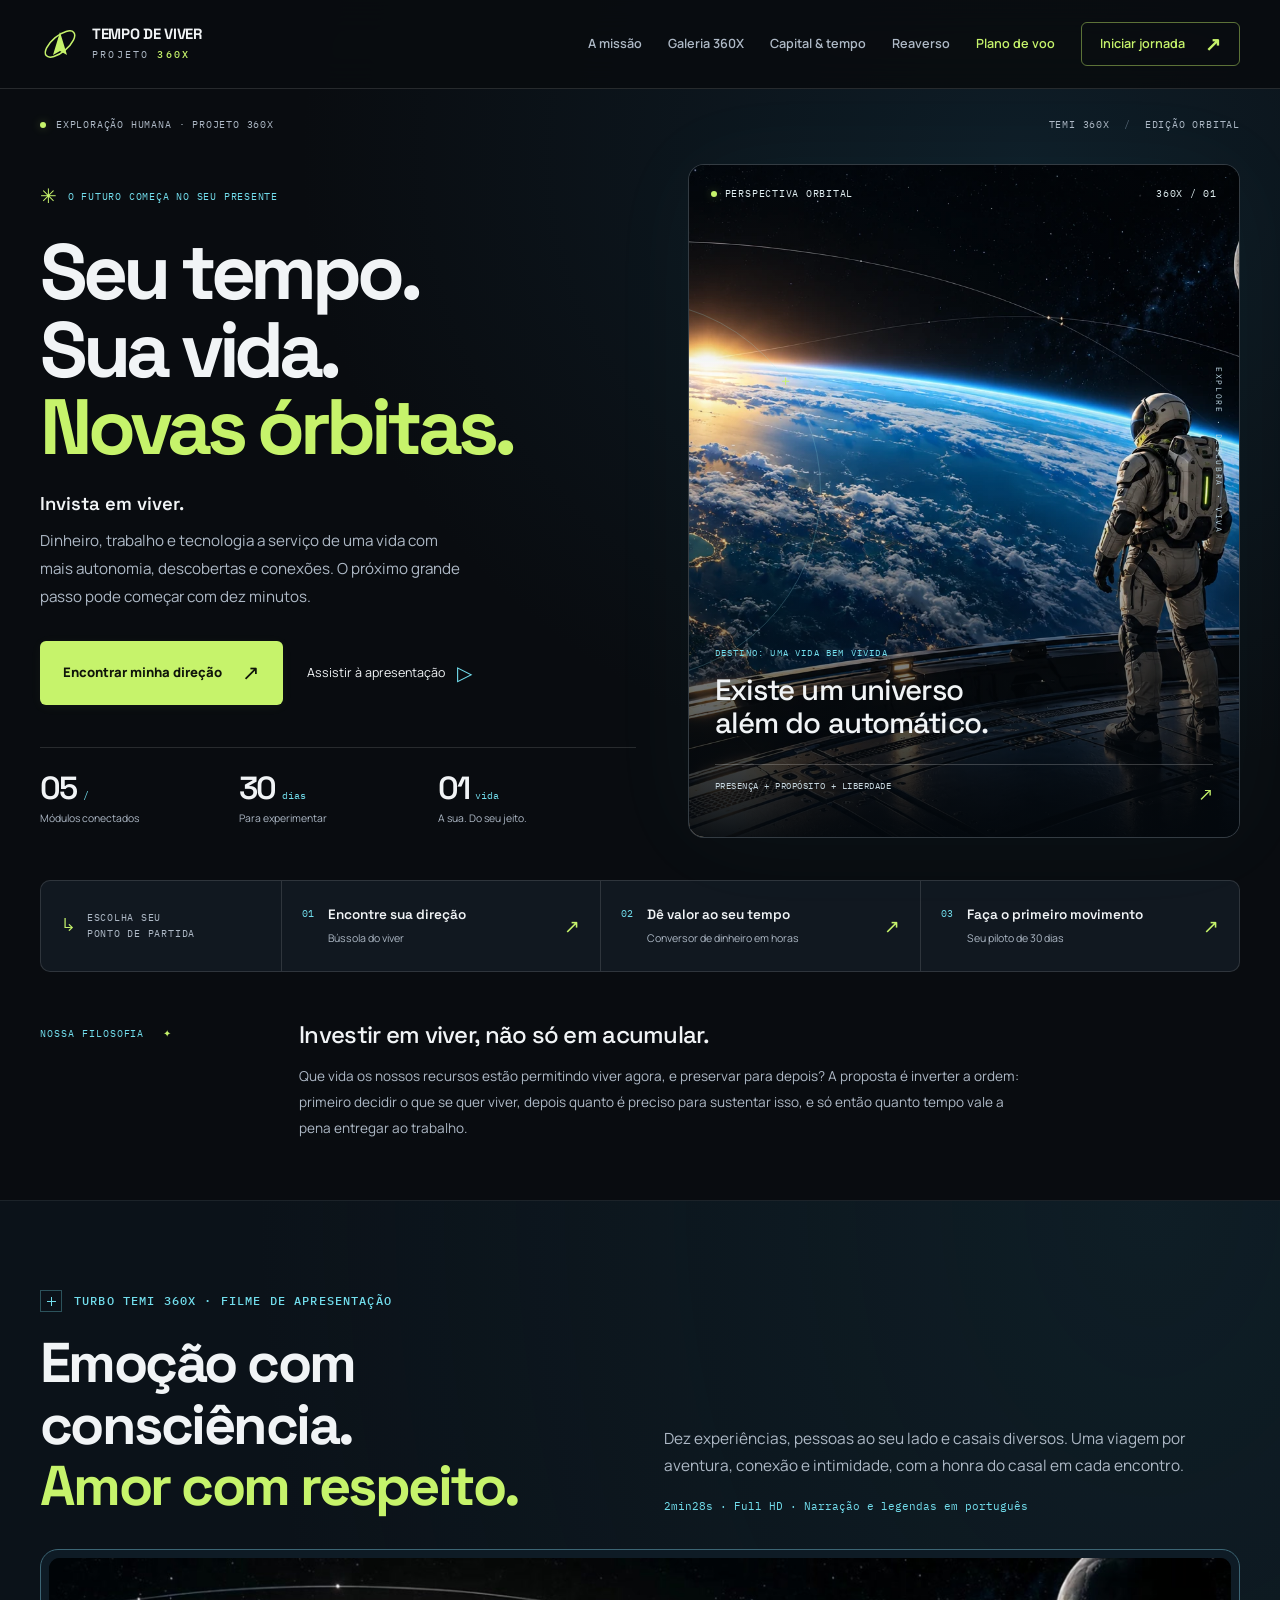
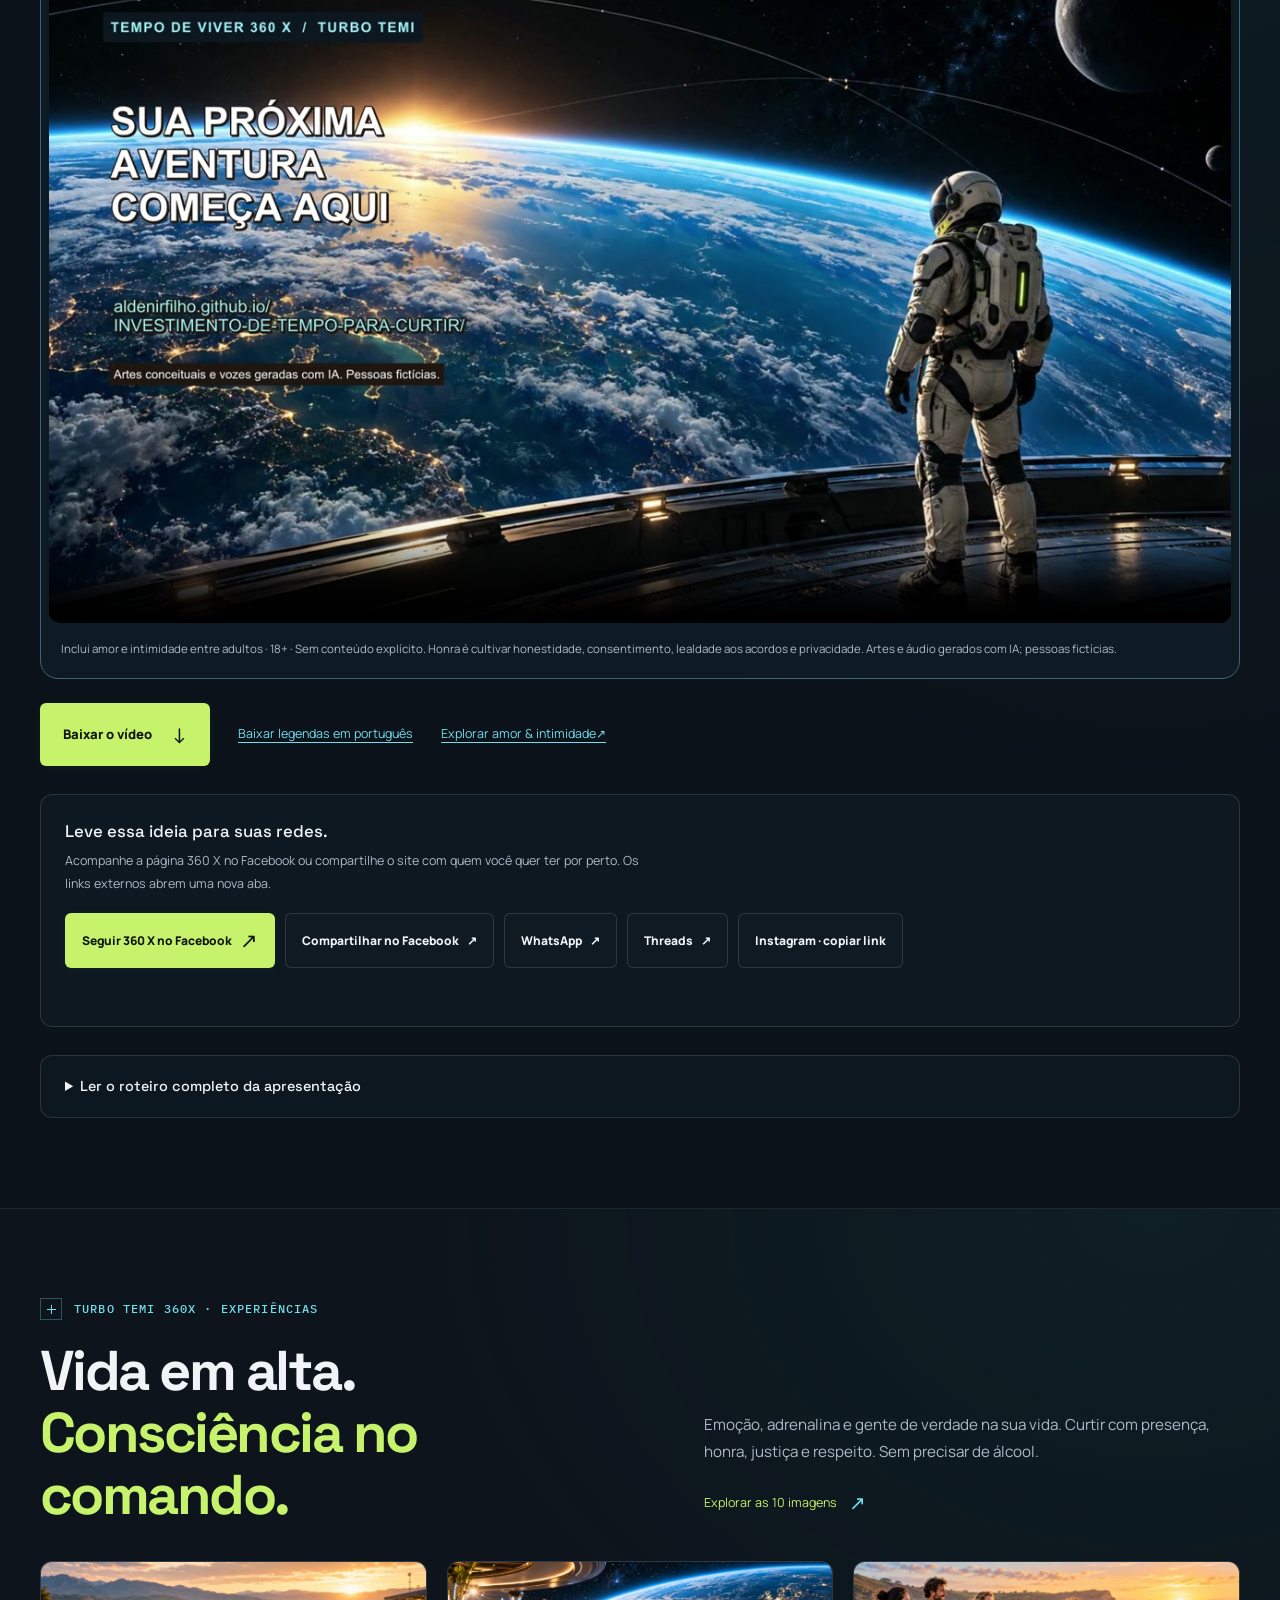
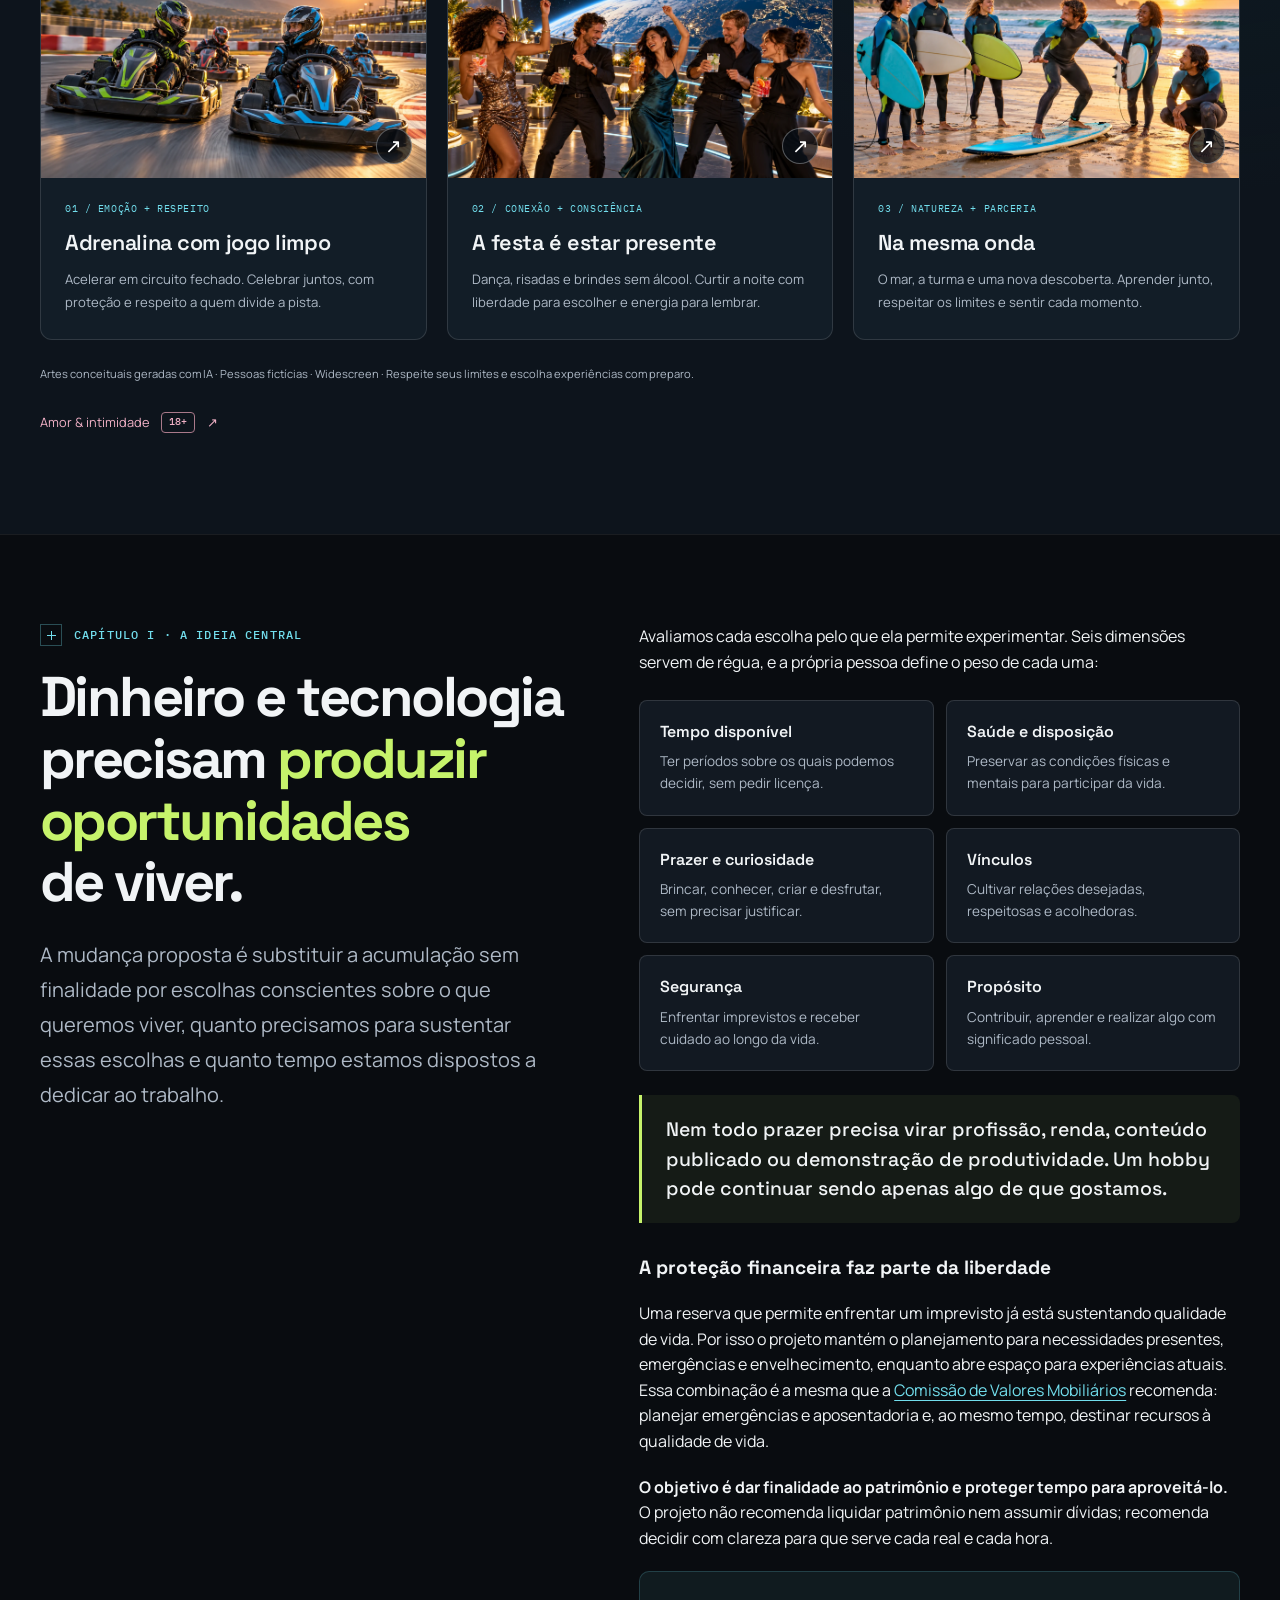
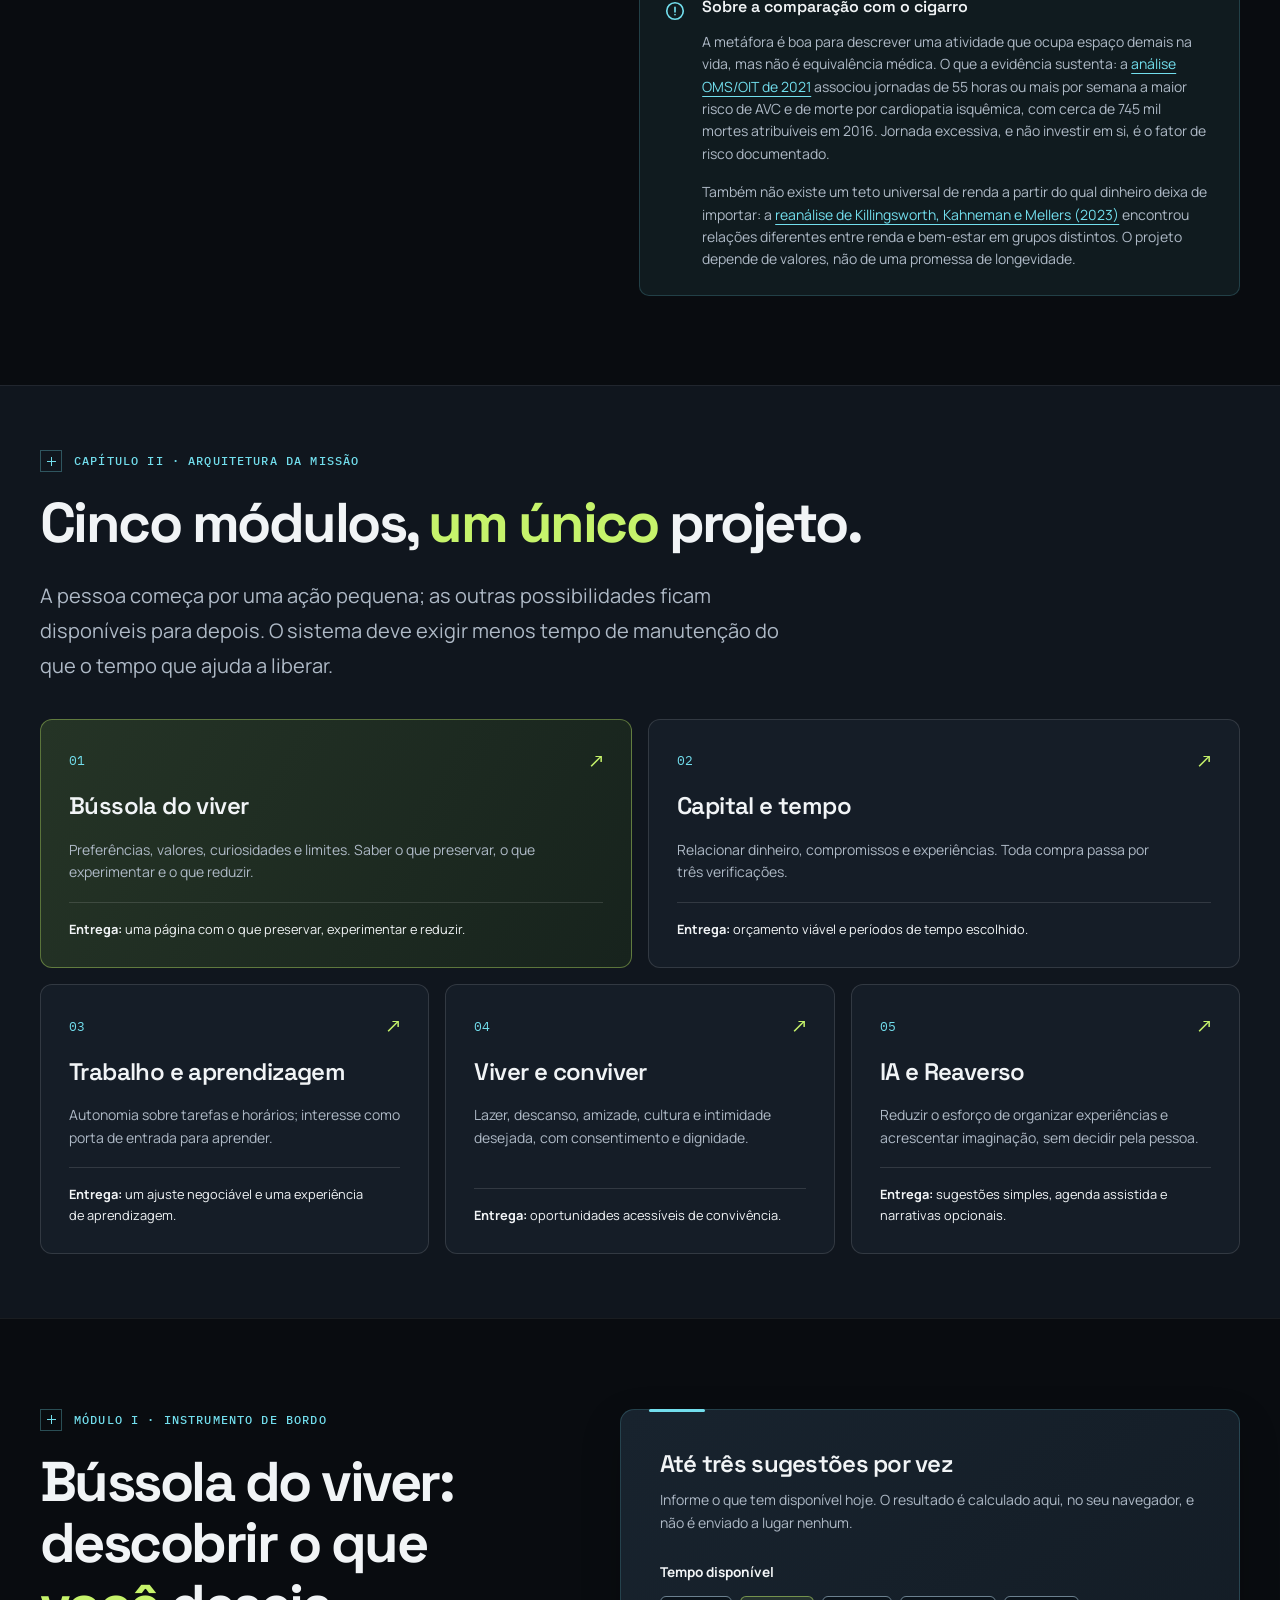
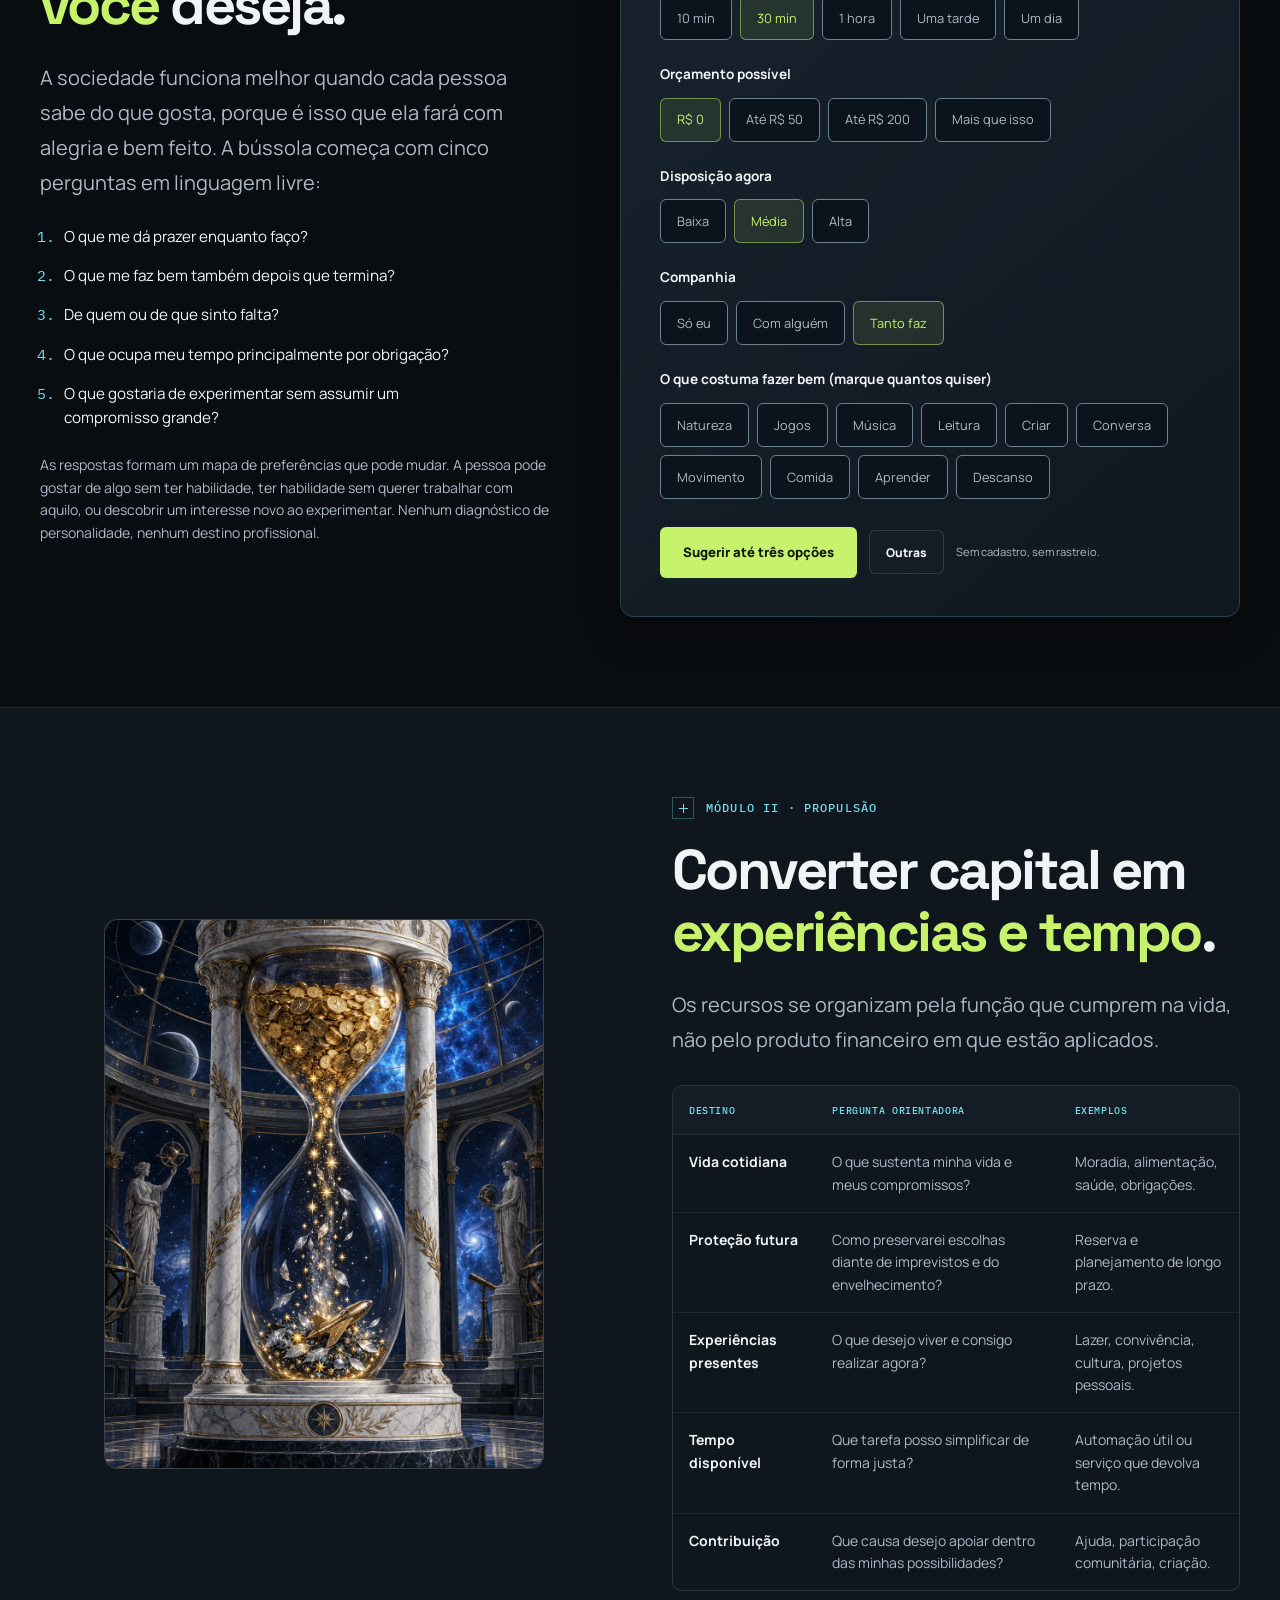
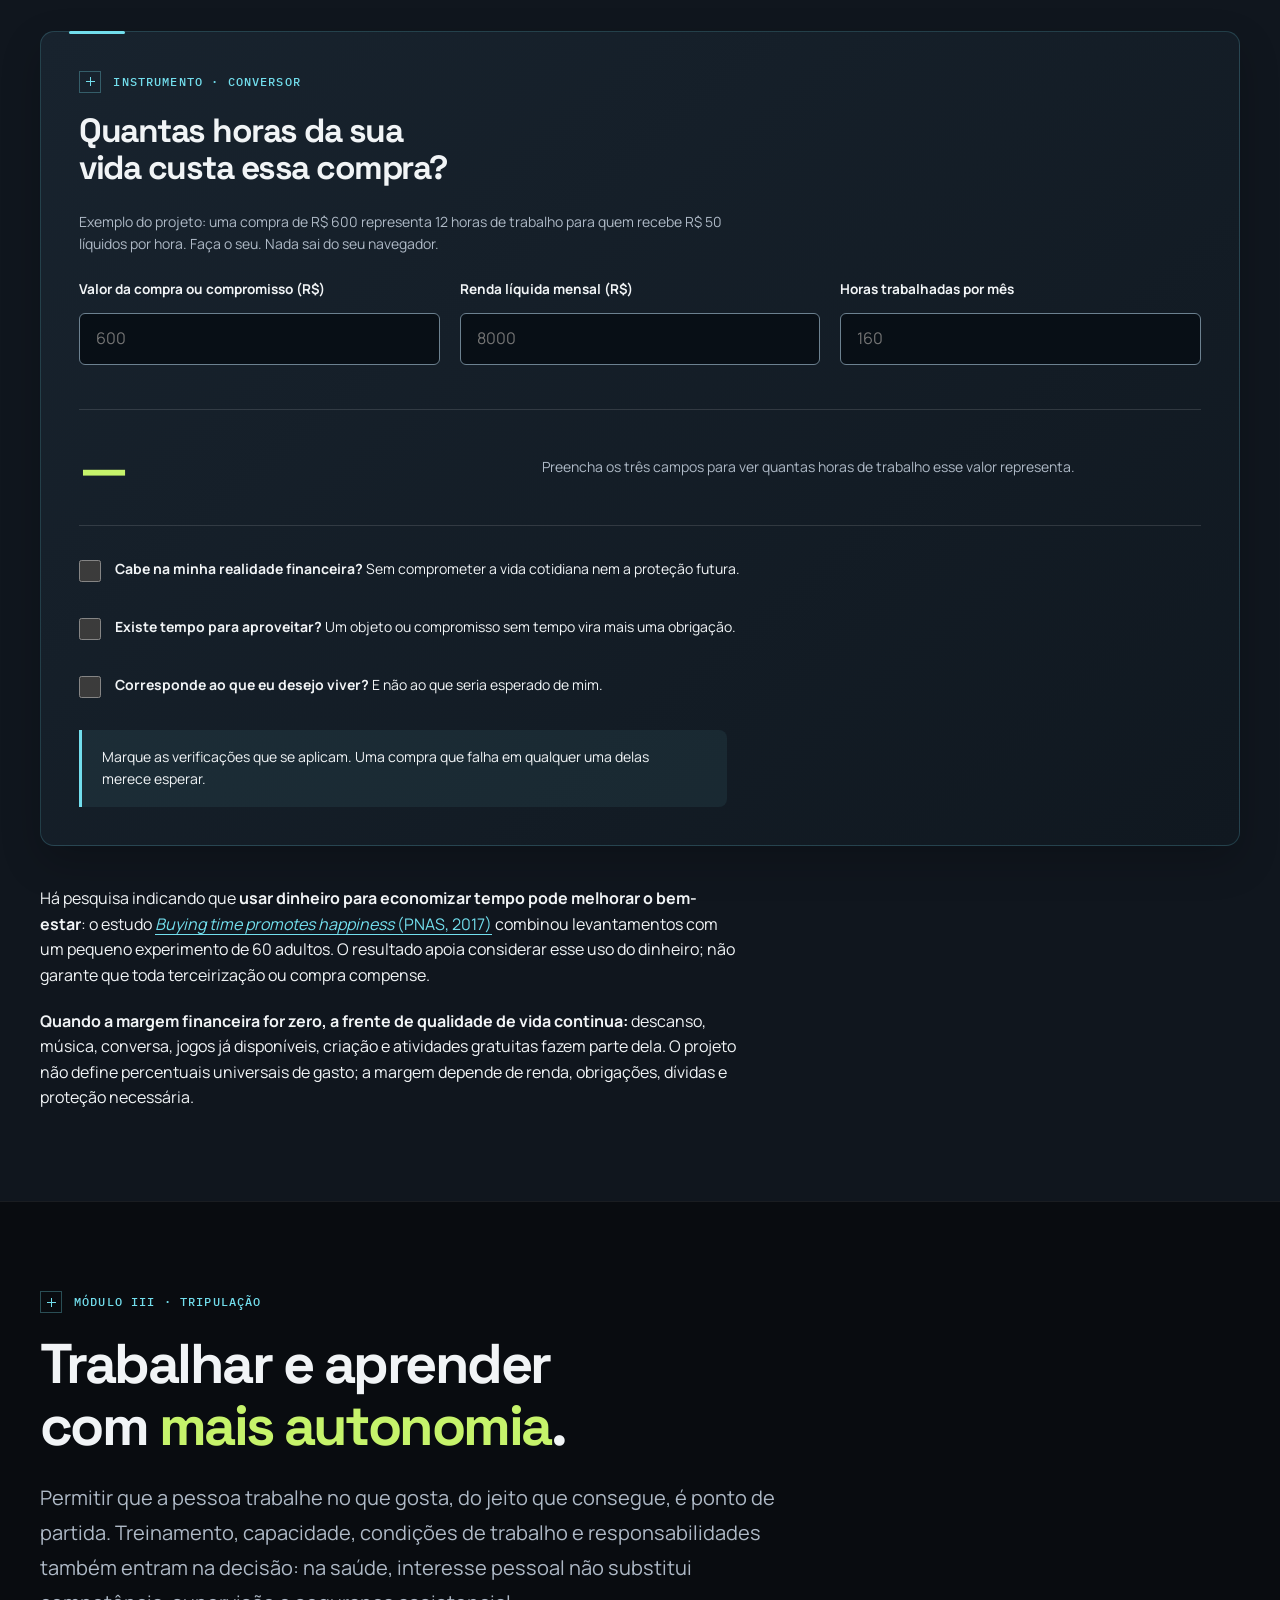
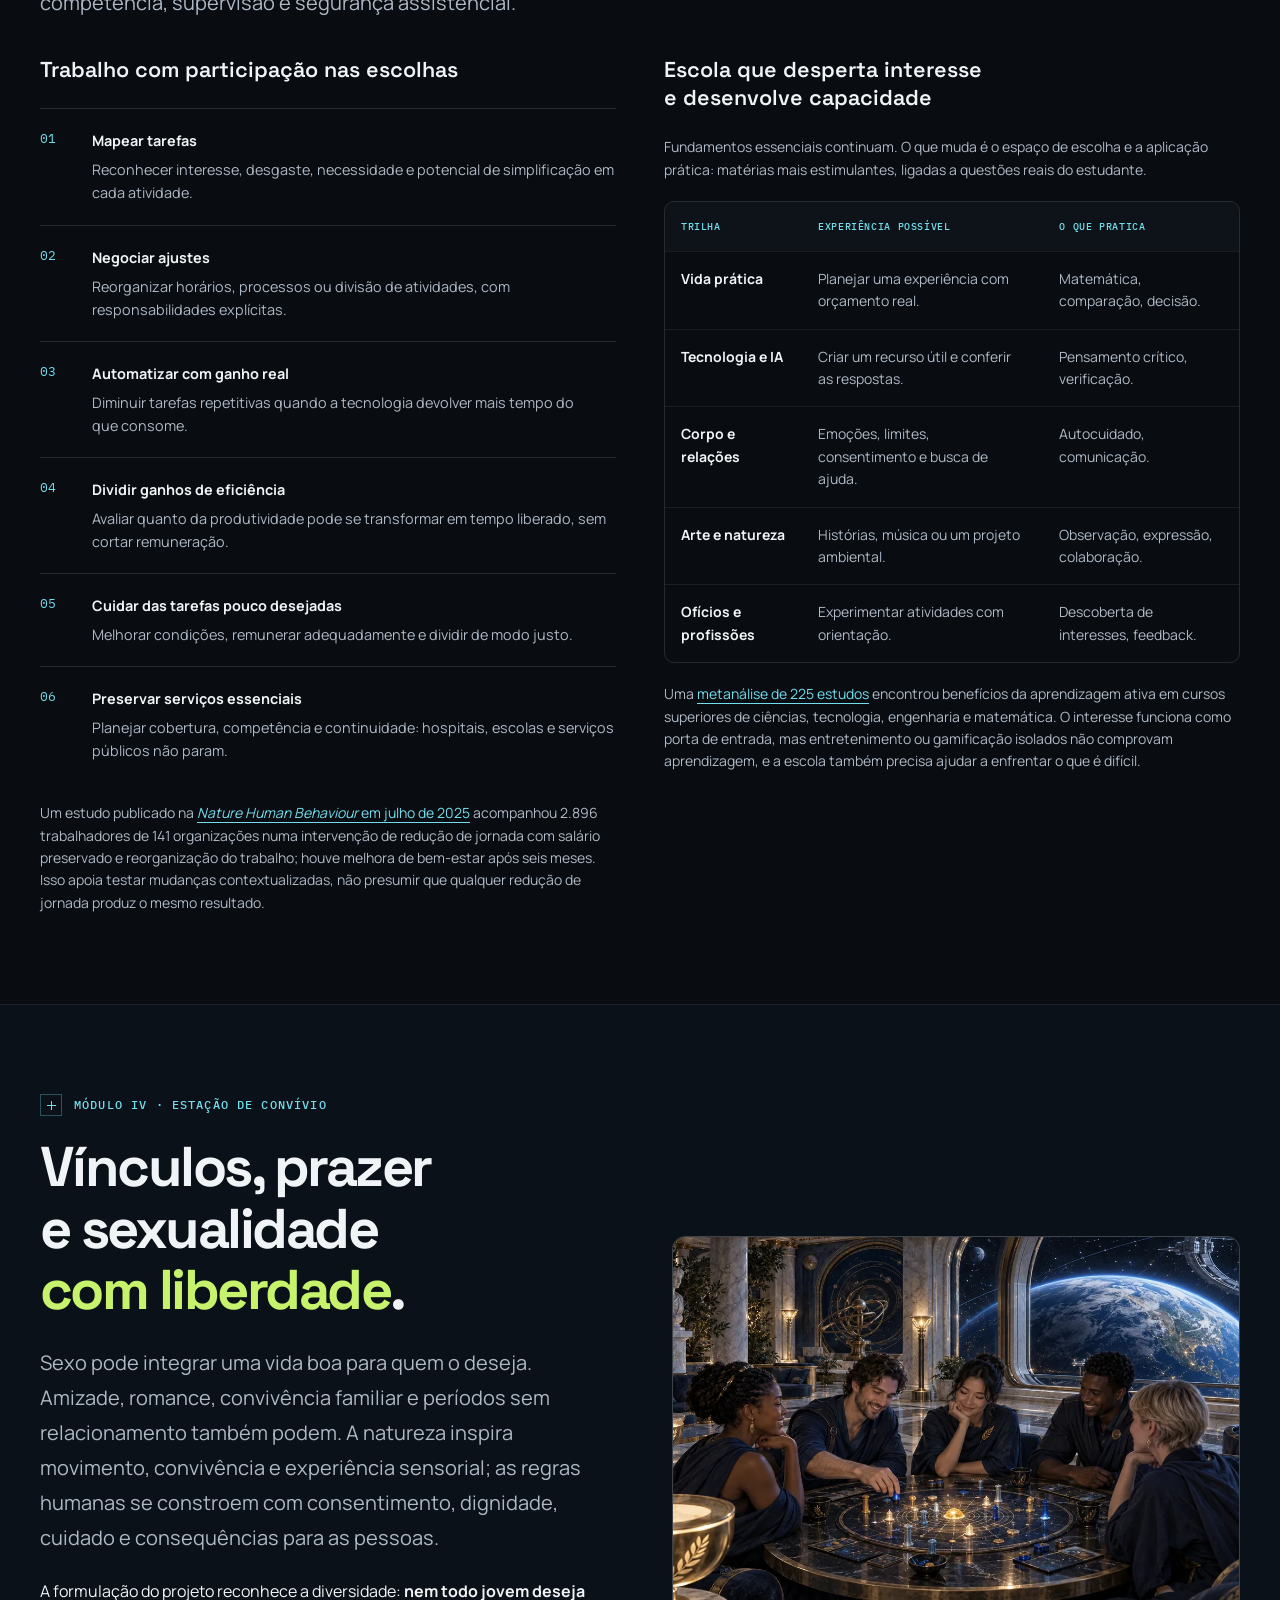
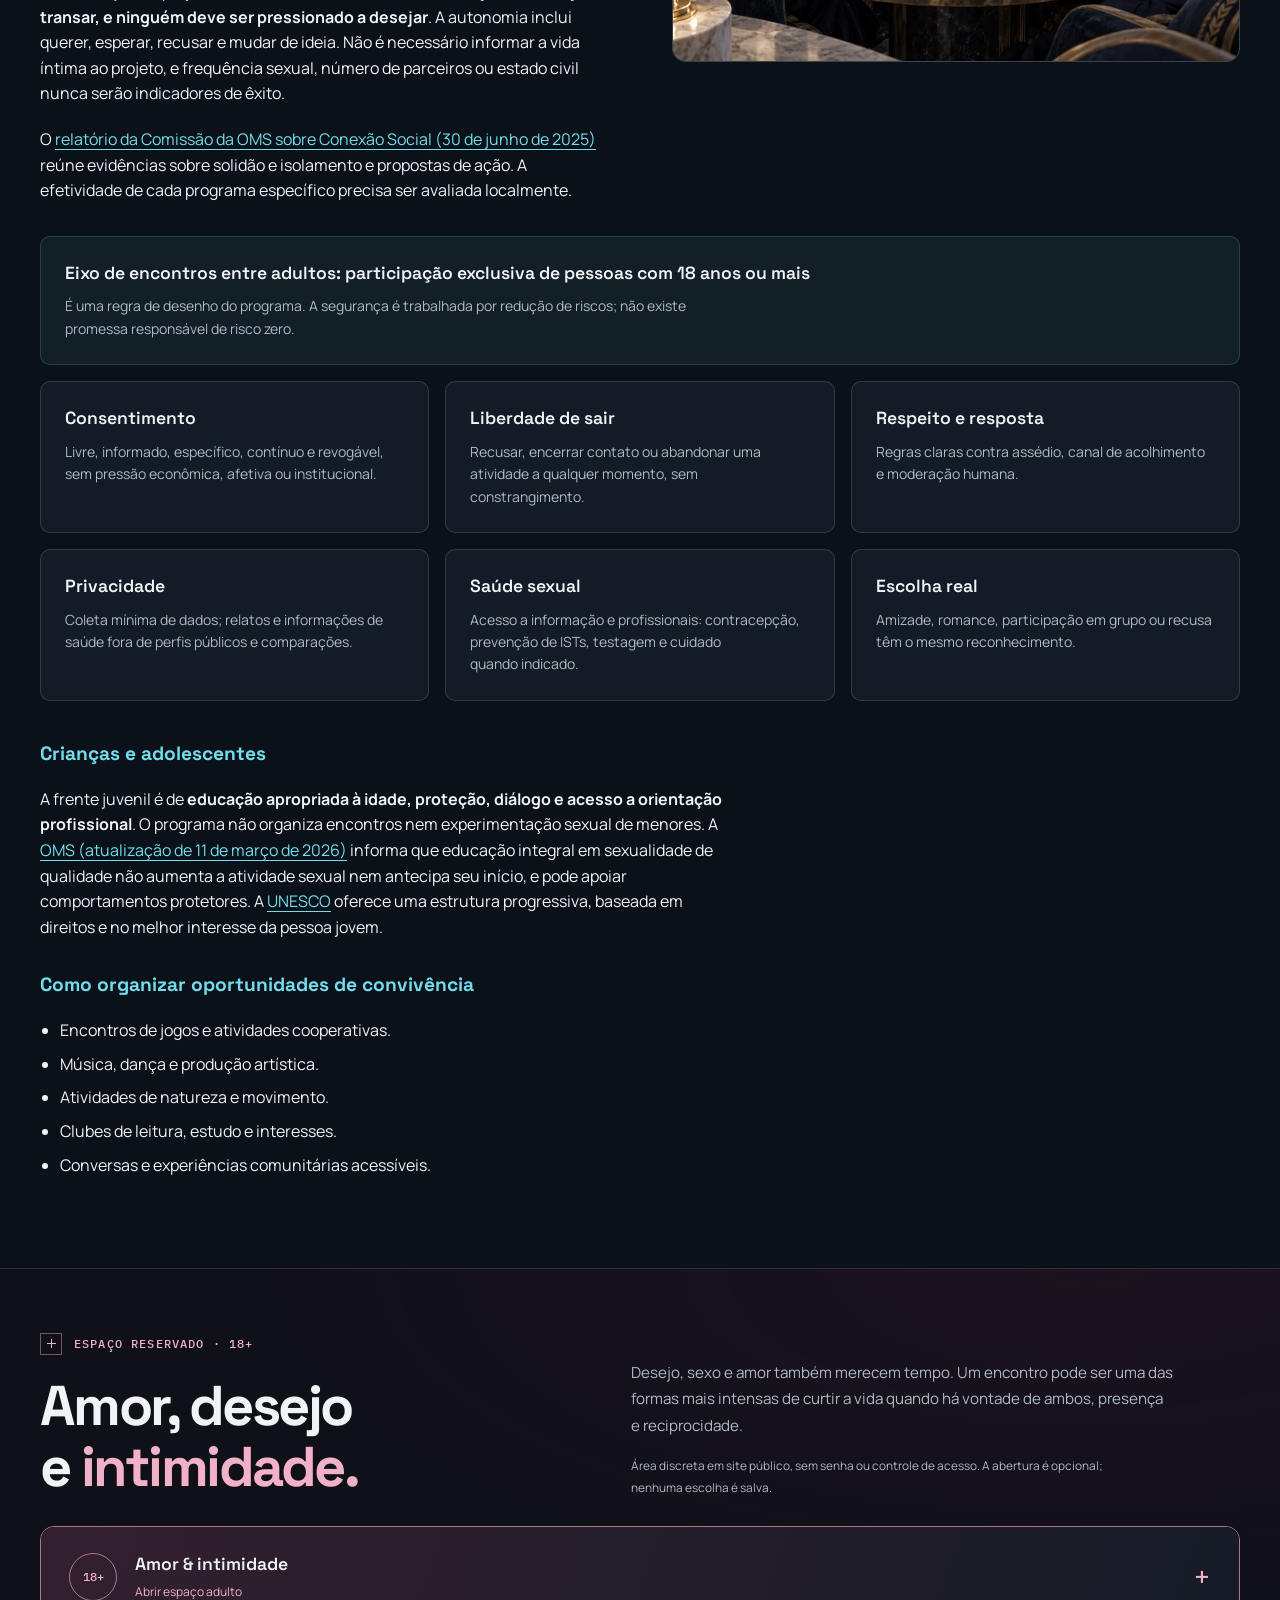
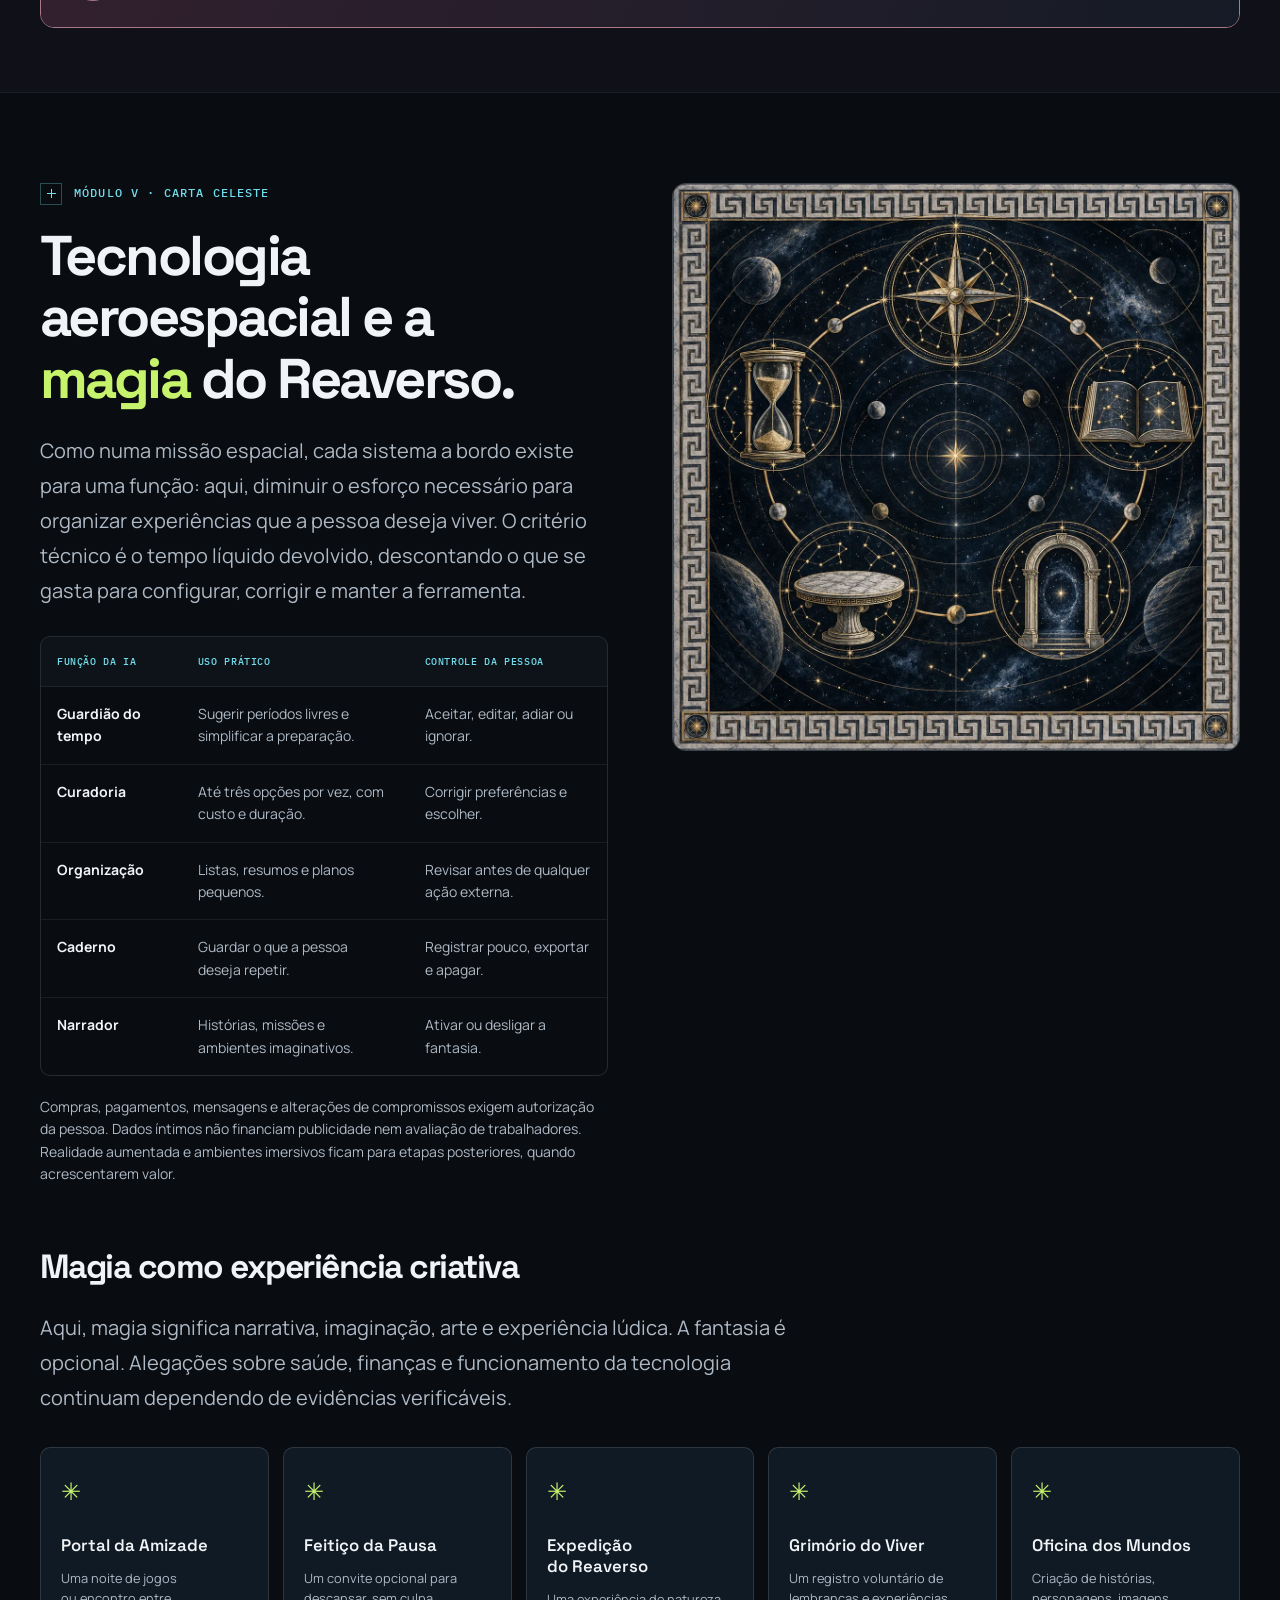
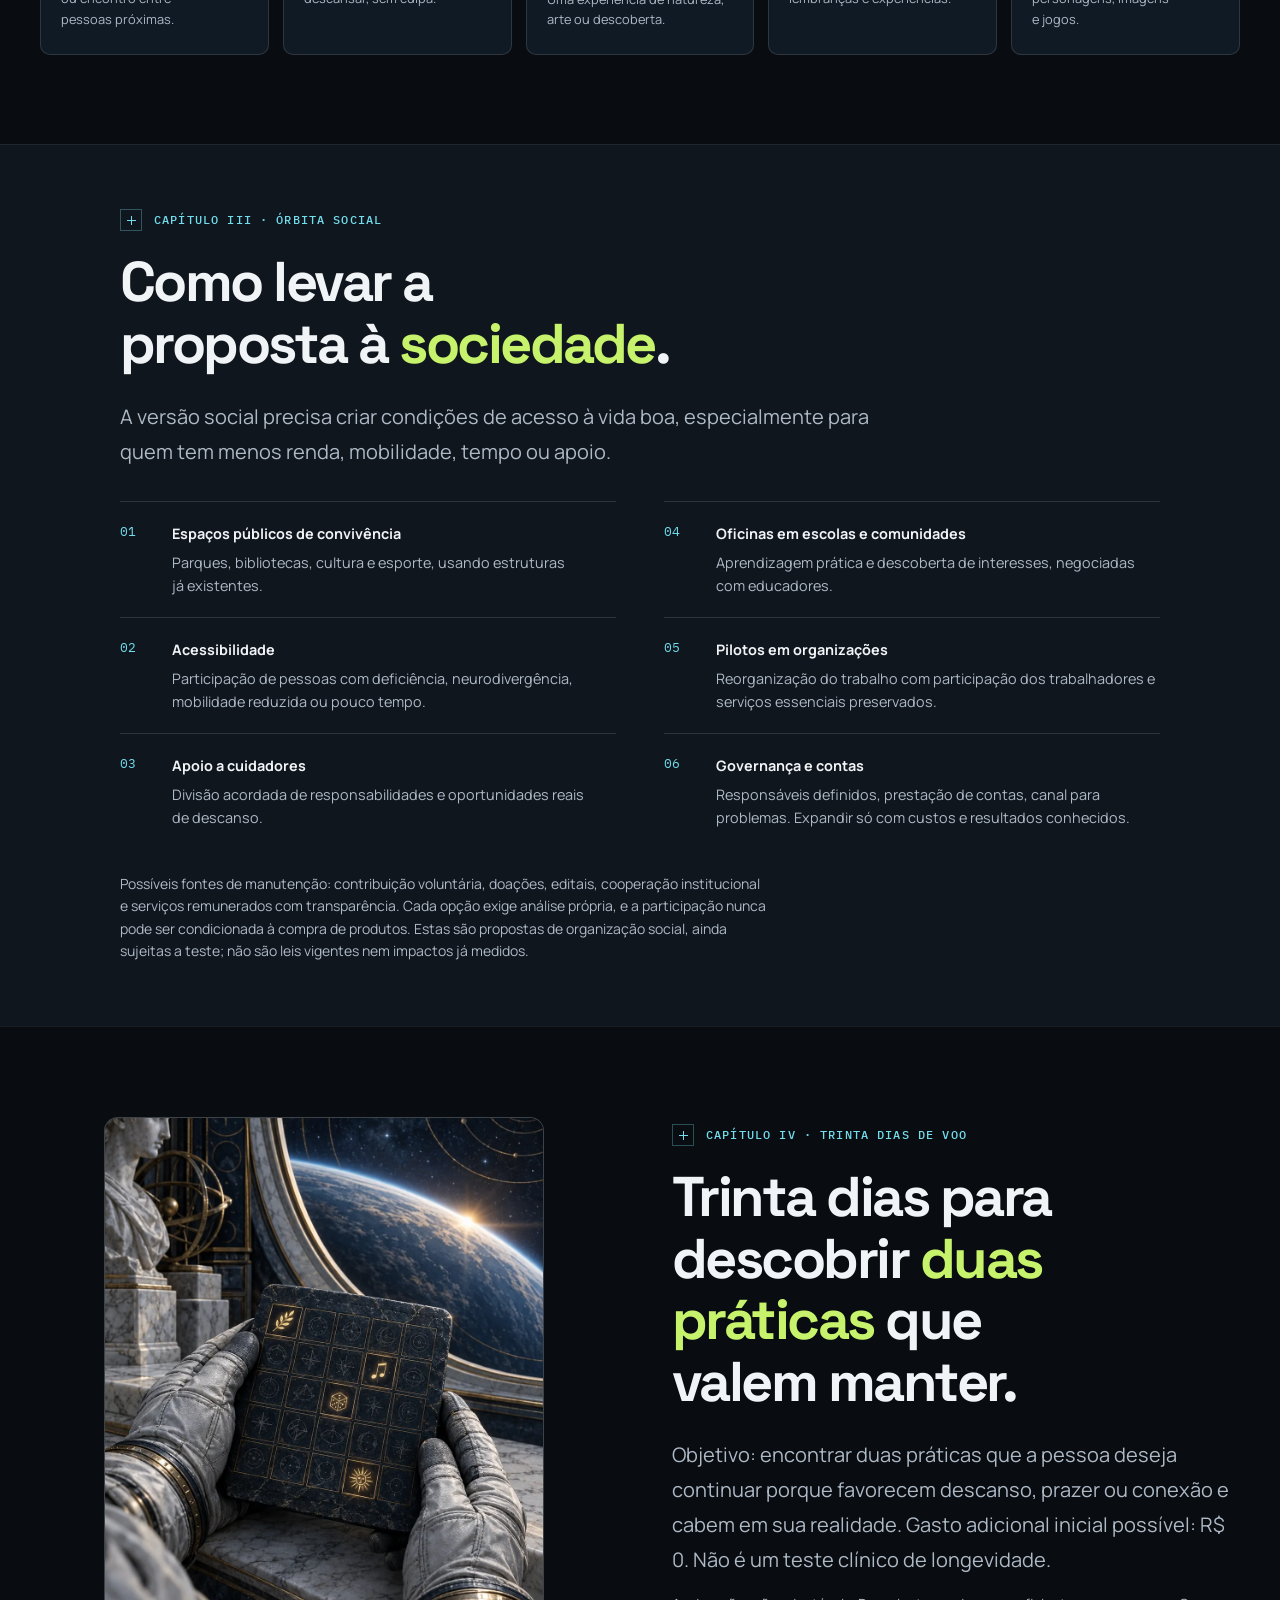
==== commit 535db01d: "feat(redes): integre a Página 360 X do Facebook ao site" ====
--- a/index.html
+++ b/index.html
@@ -129,9 +129,10 @@
         </div>
         <section class="social-share" id="compartilhar" aria-labelledby="social-share-title" data-social-share data-share-url="https://aldenirfilho.github.io/INVESTIMENTO-DE-TEMPO-PARA-CURTIR/#apresentacao" data-share-title="Tempo de Viver 360 X">
           <h3 id="social-share-title">Leve essa ideia para suas redes.</h3>
-          <p class="social-share__intro">Compartilhe com quem você quer ter por perto. Os links de Facebook, WhatsApp e Threads abrem uma nova aba.</p>
+          <p class="social-share__intro">Acompanhe a página 360 X no Facebook ou compartilhe o site com quem você quer ter por perto. Os links externos abrem uma nova aba.</p>
           <div class="social-share__links">
-            <a class="btn btn--ghost btn--sm" href="https://www.facebook.com/sharer/sharer.php?u=https%3A%2F%2Faldenirfilho.github.io%2FINVESTIMENTO-DE-TEMPO-PARA-CURTIR%2F%23apresentacao" target="_blank" rel="noopener noreferrer">Facebook <span aria-hidden="true">↗</span></a>
+            <a class="btn btn--primary btn--sm" href="https://www.facebook.com/profile.php?id=61595429255600" target="_blank" rel="noopener noreferrer">Seguir 360 X no Facebook <span aria-hidden="true">↗</span></a>
+            <a class="btn btn--ghost btn--sm" href="https://www.facebook.com/sharer/sharer.php?u=https%3A%2F%2Faldenirfilho.github.io%2FINVESTIMENTO-DE-TEMPO-PARA-CURTIR%2F%23apresentacao" target="_blank" rel="noopener noreferrer">Compartilhar no Facebook <span aria-hidden="true">↗</span></a>
             <a class="btn btn--ghost btn--sm" href="https://wa.me/?text=Tempo%20de%20Viver%20360%20X%20%E2%80%94%20Emo%C3%A7%C3%A3o%20com%20consci%C3%AAncia.%20Amor%20com%20respeito.%20https%3A%2F%2Faldenirfilho.github.io%2FINVESTIMENTO-DE-TEMPO-PARA-CURTIR%2F%23apresentacao" target="_blank" rel="noopener noreferrer">WhatsApp <span aria-hidden="true">↗</span></a>
             <a class="btn btn--ghost btn--sm" href="https://www.threads.com/intent/post?text=Tempo%20de%20Viver%20360%20X%20%E2%80%94%20Emo%C3%A7%C3%A3o%20com%20consci%C3%AAncia.%20Amor%20com%20respeito.%20https%3A%2F%2Faldenirfilho.github.io%2FINVESTIMENTO-DE-TEMPO-PARA-CURTIR%2F%23apresentacao" target="_blank" rel="noopener noreferrer">Threads <span aria-hidden="true">↗</span></a>
             <button class="btn btn--ghost btn--sm" type="button" data-share-copy hidden>Instagram · copiar link</button>
